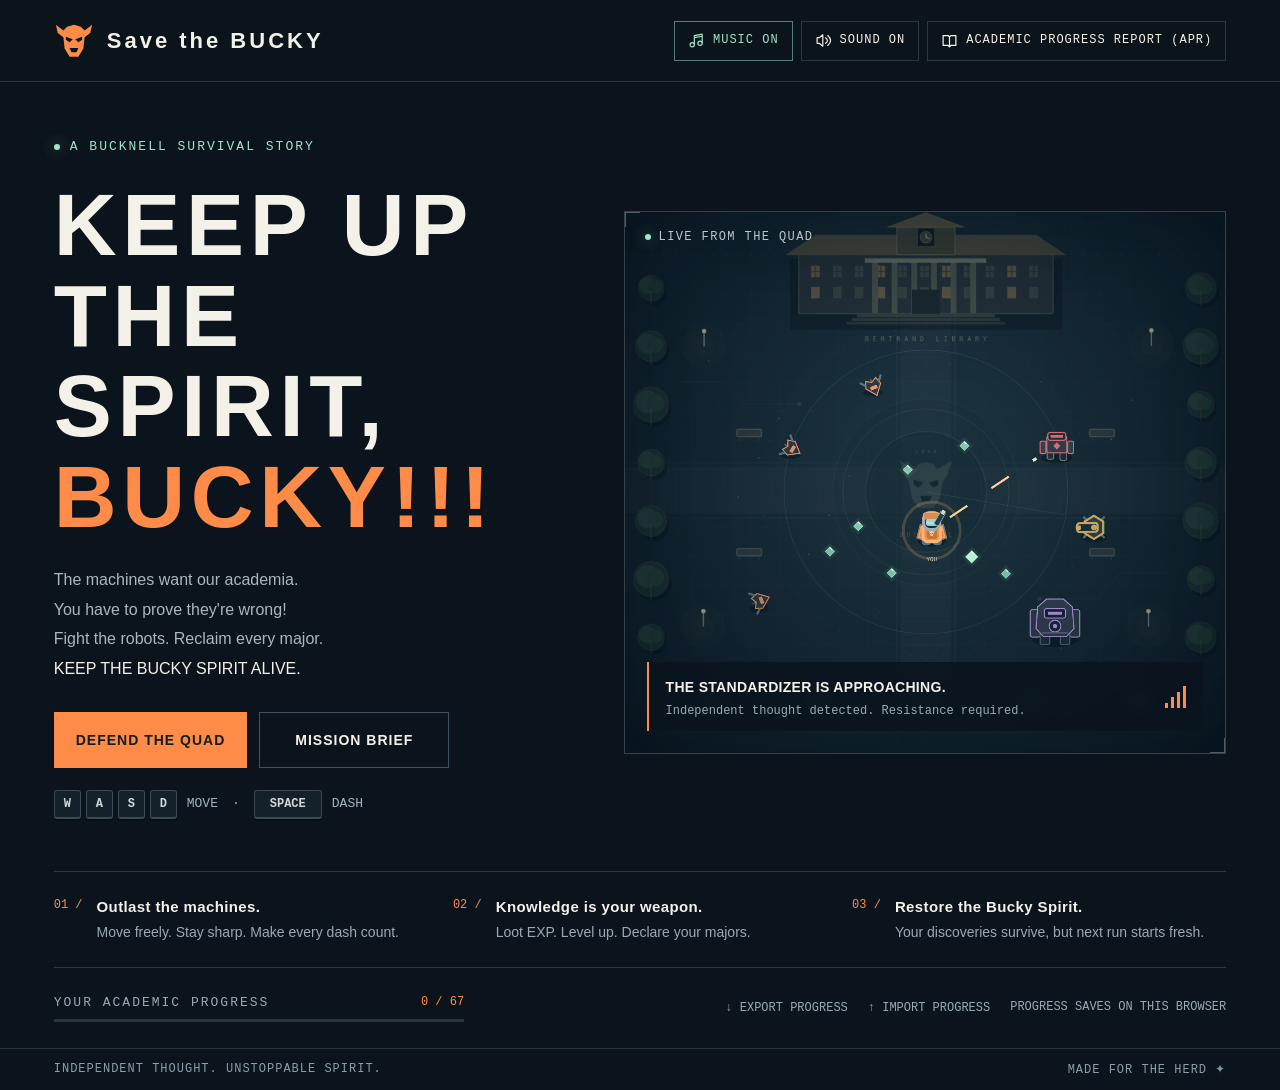
==== main.html @ bbea6475 "initial commit" ====
<!DOCTYPE html>
<html lang="en">
<head>
<meta charset="utf-8">
<meta name="viewport" content="width=device-width,initial-scale=1,viewport-fit=cover">
<meta name="theme-color" content="#0b141c">
<meta name="description" content="Defend curiosity. Defeat the machines. Restore every Bucknell major in this standalone survival game.">
<title>Save the Bucky</title>
<link rel="icon" type="image/svg+xml" sizes="any" href="data:image/svg+xml,%3Csvg%20xmlns%3D%22http%3A%2F%2Fwww.w3.org%2F2000%2Fsvg%22%20viewBox%3D%220%200%2064%2064%22%3E%3Crect%20width%3D%2264%22%20height%3D%2264%22%20rx%3D%2212%22%20fill%3D%22%230b141c%22%2F%3E%3Cg%20transform%3D%22translate%284%204%29%20scale%28.875%29%22%3E%3Cpath%20fill%3D%22%23ff8b49%22%20d%3D%22M6%2019%203%206l12%209%206-6%2011-3%2011%203%206%206L61%206l-3%2013-9%207-2%2018-8%2013H25l-8-13-2-18z%22%2F%3E%3Cpath%20fill%3D%22%230b141c%22%20d%3D%22m19%2025%2011%204-5%205-6-4m26-5-11%204%205%205%206-4M25%2043h14l-3%207h-8z%22%2F%3E%3C%2Fg%3E%3C%2Fsvg%3E">
<style>
:root  {
    color-scheme: dark;
    --bg: #0b141c;
    --panel: #111e28;
    --line: #293842;
    --ink: #f4f1e9;
    --muted: #9aaab5;
    --orange: #ff8b49;
    --mint: #9fe5c8;
    --red: #fa7675;
    --blue: #91b7ff;
    --mono: Consolas,"Liberation Mono",monospace;
    --sans: "Segoe UI",Arial,sans-serif;
}
*  {
    box-sizing: border-box;
}
body  {
    margin: 0;
    background: var(--bg);
    color: var(--ink);
    font: 15px/1.55 var(--sans);
    min-height: 100vh;
}
button,
input,
select  {
    font: inherit;
}
button  {
    cursor: pointer;
    color: inherit;
}
button:disabled  {
    cursor: default;
    opacity: .5;
}
button,
a,
input,
select  {
    -webkit-tap-highlight-color: transparent;
}
button:focus-visible,
a:focus-visible,
input:focus-visible,
select:focus-visible  {
    outline: 2px solid var(--mint);
    outline-offset: 5px;
}
button  {
    border: 0;
}
button svg  {
    pointer-events: none;
}
svg  {
    vertical-align: middle;
}
a  {
    color: var(--mint);
}
[hidden]  {
    display: none !important;
}
h1,
h2,
h3,
p  {
    margin: 0;
}
::selection  {
    background: #ff8b4970;
    color: white;
}
.mono,
.eyebrow,
.section-label,
.tag,
kbd  {
    font-family: var(--mono);
}
.eyebrow,
.section-label  {
    font-size: 12px;
    letter-spacing: 2px;
    text-transform: uppercase;
}
.eyebrow  {
    color: var(--mint);
    display: flex;
    align-items: center;
    gap: 10px;
}
.dot  {
    display: inline-block;
    width: 6px;
    height: 6px;
    background: var(--mint);
    border-radius: 50%;
    box-shadow: 0 0 13px #9fe5c880;
}
.section-label  {
    color: var(--muted);
}
.muted  {
    color: var(--muted);
}
.orange  {
    color: var(--orange);
}
.mint  {
    color: var(--mint);
}
.ability-glyph svg  {
    width: 22px;
    height: 22px;
    fill: none;
    stroke: currentColor;
    stroke-width: 1.6;
    stroke-linecap: round;
    stroke-linejoin: round;
}
.mobile-hint  {
    display: none;
}
@media (max-width: 760px)  {
    .desktop-hint  {
        display: none;
    }
    .mobile-hint  {
        display: inline;
    }
}
.topbar {
    height:82px;
    display:flex;
    align-items:center;
    justify-content:space-between;
    gap:20px;
    padding:0 4.2%;
    border-bottom:1px solid var(--line);
    position:relative;
    z-index:5;
    background:#0b141cf2
}
.brand {
    display:flex;
    align-items:center;
    gap:13px;
    background:none;
    padding:0;
    text-align:left
}
.brand-mark {
    width:40px;
    height:44px;
    color:var(--orange)
}
.brand strong {
    display:block;
    font-size:22px;
    line-height:1;
    font-weight:900;
    letter-spacing:3px
}
.brand small {
    display:block;
    font:12px var(--mono);
    letter-spacing:2px;
    color:var(--muted);
    margin-top:7px
}
.location {
    font:12px var(--mono);
    letter-spacing:1.8px;
    color:#91a0ab;
    display:flex;
    align-items:center;
    gap:12px
}
.location .cross {
    color:var(--orange);
    font-size:20px
}
.top-actions {
    display:flex;
    gap:8px
}
.icon-btn {
    height:37px;
    padding:0 13px;
    border:1px solid var(--line);
    background:transparent;
    display:inline-flex;
    align-items:center;
    justify-content:center;
    gap:8px;
    font:12px var(--mono);
    letter-spacing:1px
}
.icon-btn:hover {
    background:#1b2a34;
    border-color:#5d737f
}
.icon {
    width:17px;
    height:17px;
    fill:none;
    stroke:currentColor;
    stroke-width:1.7;
    stroke-linecap:round;
    stroke-linejoin:round
}
.button {
    display:inline-flex;
    align-items:center;
    justify-content:center;
    gap:18px;
    min-height:48px;
    padding:12px 22px;
    background:var(--orange);
    color:#171c1c;
    font-weight:750;
    font-size:13px;
    transition:background .15s,transform .15s
}
.button:hover {
    background:#ffa36f;
    transform:translateY(-1px)
}
.button.secondary {
    background:transparent;
    color:var(--ink);
    border:1px solid #415360
}
.button.secondary:hover {
    background:#1e303d
}
.button.small {
    min-height:38px;
    padding:8px 14px;
    font-size:12px
}
.text-btn {
    background:none;
    color:var(--muted);
    font:12px var(--mono);
    padding:8px 0;
    border-bottom:1px solid transparent
}
.text-btn:hover {
    color:var(--ink);
    border-color:var(--orange)
}
.arrow {
    font-size:24px;
    line-height:.8
}
.tag {
    display:inline-block;
    font-size:12px;
    letter-spacing:1px;
    padding:4px 7px;
    border:1px solid #ffffff25;
    color:var(--muted)
}
.tag.new {
    color:var(--mint);
    border-color:#9fe5c850;
    background:#9fe5c80b
}
.tag.found {
    color:var(--orange);
    border-color:#ff8b4940
}
.title-page {
    max-width:1510px;
    margin:auto;
    padding:45px 4.2% 0
}
.hero {
    display:grid;
    grid-template-columns:minmax(0,.95fr) minmax(0,1.12fr);
    gap:5%;
    align-items:center
}
.hero-copy {
    padding:10px 0 20px
}
.hero h1 {
    font-family:Impact,"Arial Black",var(--sans);
    font-size:clamp(66px,6.8vw,106px);
    font-weight:900;
    line-height:.98;
    letter-spacing:.04em;
    margin:23px 0
}
.hero h1 span {
    color:var(--orange)
}
.hero-description {
    max-width:410px;
    color:#aab7be;
    font-size:15px;
    line-height:1.85
}
.hero-description strong {
    color:var(--ink);
    font-weight:500
}
.hero-buttons {
    display:flex;
    align-items:center;
    gap:22px;
    margin-top:28px
}
.hero-buttons .button {
    min-width:184px;
    min-height:55px
}
.control-hint {
    margin-top:22px;
    font:12px var(--mono);
    color:#80949f;
    display:flex;
    align-items:center;
    gap:10px;
    flex-wrap:wrap
}
kbd {
    font-size:12px;
    border:1px solid #3c4a54;
    border-bottom-width:2px;
    padding:3px 6px;
    border-radius:3px;
    color:#d1d8da;
    background:#14202a
}
.hero-art {
    position:relative;
    aspect-ratio:1.11;
    border:1px solid #35424a;
    overflow:hidden;
    background:#101e27
}
.hero-art::after {
    content:"";
    position:absolute;
    pointer-events:none;
    inset:0;
    box-shadow:inset 0 0 100px #030a1055
}
.hero-art canvas {
    width:100%;
    height:100%;
    display:block
}
.scene-label {
    position:absolute;
    left:20px;
    top:18px;
    font:12px var(--mono);
    letter-spacing:1.4px;
    color:#bbc8ce;
    z-index:1;
    display:flex;
    gap:8px;
    align-items:center
}
.scene-coords {
    position:absolute;
    right:18px;
    top:18px;
    font:12px var(--mono);
    color:#6e8998;
    letter-spacing:1px
}
.scene-card {
    position:absolute;
    bottom:22px;
    left:22px;
    right:22px;
    border-left:2px solid var(--orange);
    background:#0a151ee6;
    backdrop-filter:blur(5px);
    padding:13px 17px;
    display:flex;
    align-items:center;
    justify-content:space-between;
    gap:12px;
    z-index:1
}
.scene-card strong {
    font-size:12px;
    letter-spacing:.3px
}
.scene-card p {
    font:12px var(--mono);
    color:var(--muted);
    margin-top:4px
}
.scene-card .signal {
    display:flex;
    align-items:end;
    gap:3px;
    height:22px
}
.signal i {
    background:var(--orange);
    width:3px;
    display:block
}
.scene-corner {
    position:absolute;
    width:16px;
    height:16px;
    border-color:#b8cdd766;
    border-style:solid;
    z-index:1
}
.scene-corner.a {
    top:-1px;
    left:-1px;
    border-width:2px 0 0 2px
}
.scene-corner.b {
    bottom:-1px;
    right:-1px;
    border-width:0 2px 2px 0
}
.mission-strip {
    display:grid;
    grid-template-columns:repeat(3,1fr);
    gap:25px;
    margin:32px 0 25px;
    padding:23px 0;
    border-top:1px solid var(--line);
    border-bottom:1px solid var(--line)
}
.mission-step {
    display:flex;
    gap:14px
}
.step-number {
    font:12px var(--mono);
    color:var(--orange);
    padding-top:3px
}
.mission-step h3 {
    font-size:12px;
    font-weight:650;
    margin-bottom:4px
}
.mission-step p {
    font-size:12px;
    color:var(--muted)
}
.home-bottom {
    display:flex;
    align-items:center;
    justify-content:space-between;
    gap:30px;
    padding-bottom:24px
}
.archive-preview {
    min-width:260px;
    width:35%
}
.archive-preview-row {
    display:flex;
    justify-content:space-between;
    align-items:center;
    font:12px var(--mono);
    margin-bottom:9px
}
.progress-track {
    height:3px;
    background:#29343b;
    overflow:hidden
}
.progress-track>span {
    display:block;
    background:var(--orange);
    height:100%;
    transition:width .2s
}
.save-actions {
    display:flex;
    align-items:center;
    gap:20px
}
.save-status {
    font:12px var(--mono);
    color:var(--muted);
    text-align:right
}
.footer {
    display:flex;
    justify-content:space-between;
    align-items:center;
    color:#667c89;
    font:12px var(--mono);
    letter-spacing:1px;
    border-top:1px solid #26333d;
    padding:13px 4.2%;
    gap:15px
}
.footer strong {
    color:#8196a2;
    font-weight:400
}
.award-link {
    color:var(--mint);
    margin-top:10px;
    font:12px var(--mono);
    background:transparent;
    padding:0;
    border-bottom:1px solid #9fe5c850
}
.game-view {
    height:calc(100dvh - 82px);
    padding:19px 2% 20px;
    min-height:470px
}
.game-layout {
    height:100%;
    display:grid;
    grid-template-columns:minmax(0,1fr) 235px;
    gap:20px;
    max-width:1800px;
    margin:auto
}
.arena-wrap {
    position:relative;
    border:1px solid #36454e;
    overflow:hidden;
    background:#0b1922;
    min-width:0;
    touch-action:none
}
.arena-wrap canvas {
    width:100%;
    height:100%;
    display:block
}
.arena-hud {
    position:absolute;
    top:18px;
    left:20px;
    right:20px;
    display:flex;
    justify-content:space-between;
    gap:10px;
    pointer-events:none
}
.health-block {
    min-width:150px
}
.hud-label {
    font:12px var(--mono);
    letter-spacing:1.5px;
    color:#a4b7c3;
    margin-bottom:7px;
    display:flex;
    gap:9px;
    align-items:center
}
.health-bar {
    height:6px;
    background:#35404a;
    width:155px;
    border:1px solid #60717a40
}
.health-bar span {
    height:100%;
    display:block;
    background:var(--mint);
    transition:width .12s
}
.health-value {
    font:12px var(--mono);
    margin-top:5px;
    color:#8caaac
}
.timer {
    text-align:center;
    font:25px var(--mono);
    letter-spacing:1px;
    color:#ecf0e9;
    text-shadow:0 2px 10px #001
}
.timer small {
    display:block;
    font:12px var(--mono);
    letter-spacing:2px;
    color:#87a1ae;
    margin-top:2px
}
.arena-sector {
    font:12px var(--mono);
    color:#738f9e;
    letter-spacing:1px;
    text-align:right
}
.arena-sector strong {
    display:block;
    color:var(--orange);
    font-size:12px;
    font-weight:400;
    margin-top:6px
}
.arena-bottom {
    position:absolute;
    bottom:17px;
    left:20px;
    right:20px;
    pointer-events:none
}
.xp-label {
    font:12px var(--mono);
    letter-spacing:1px;
    display:flex;
    justify-content:space-between;
    margin-bottom:7px;
    color:#a5bbcc
}
.xp-label strong {
    color:var(--mint);
    font-weight:400
}
.xp-bar {
    height:5px;
    background:#233844
}
.xp-bar span {
    display:block;
    height:100%;
    background:var(--mint);
    box-shadow:0 0 12px #9fe5c84d;
    transition:width .12s
}
.dash-status {
    position:absolute;
    bottom:52px;
    left:20px;
    display:flex;
    align-items:center;
    gap:9px;
    font:12px var(--mono);
    letter-spacing:1px;
    color:var(--muted);
    pointer-events:none
}
.dash-status.ready {
    color:var(--orange)
}
.dash-track {
    width:40px;
    height:3px;
    background:#35424b
}
.dash-track span {
    display:block;
    height:100%;
    background:var(--orange)
}
.game-tip {
    position:absolute;
    top:43%;
    left:50%;
    transform:translate(-50%,-50%);
    background:#0a1924ef;
    border:1px solid #47636e;
    padding:12px 20px;
    text-align:center;
    pointer-events:none;
    font:12px var(--mono);
    color:#d8e4e8;
    max-width:85%;
    white-space:nowrap
}
.game-tip small {
    display:block;
    font:12px var(--mono);
    color:var(--mint);
    margin-top:6px
}
.sidebar {
    display:flex;
    flex-direction:column;
    padding:6px 0;
    min-height:0
}
.sidebar-heading {
    display:flex;
    justify-content:space-between;
    align-items:center
}
.live-badge {
    font:12px var(--mono);
    color:var(--mint);
    display:flex;
    gap:6px;
    align-items:center
}
.run-stats {
    display:grid;
    grid-template-columns:1fr 1fr;
    margin:17px 0 20px;
    padding-bottom:18px;
    border-bottom:1px solid var(--line);
    gap:12px
}
.stat-number {
    font:28px var(--mono);
    line-height:1.2
}
.stat-label {
    font:12px var(--mono);
    color:var(--muted);
    letter-spacing:1px;
    margin-top:5px
}
.loadout {
    flex:1;
    overflow:auto;
    min-height:60px;
    max-height:55vh;
    margin:12px 0 18px;
    scrollbar-width:thin;
    scrollbar-color:#485760 transparent
}
.empty-loadout {
    padding:16px 13px;
    border:1px dashed #314451;
    color:#8ca1ad;
    font-size:12px;
    line-height:1.8
}
.empty-loadout strong {
    display:block;
    color:#c6d1d7;
    font-weight:500;
    margin-bottom:5px
}
.loadout-item {
    display:flex;
    align-items:center;
    gap:9px;
    padding:10px 0;
    border-bottom:1px solid #283741
}
.ability-glyph {
    width:34px;
    height:34px;
    display:flex;
    align-items:center;
    justify-content:center;
    color:var(--orange);
    background:#ff8b490b;
    border:1px solid #ff8b4928;
    font:16px var(--mono);
    flex-shrink:0
}
.loadout-item strong {
    font-size:12px;
    display:block;
    line-height:1.5
}
.loadout-item small {
    font:12px var(--mono);
    color:#8ea5b2
}
.loadout-item .rank {
    margin-left:auto;
    font:12px var(--mono);
    color:var(--orange)
}
.sidebar-archive {
    border:1px solid #35424a;
    padding:13px;
    margin-bottom:14px
}
.sidebar-archive .archive-preview-row {
    font-size:12px
}
.sidebar-archive p {
    font-size:12px;
    color:var(--muted);
    margin-top:9px
}
.sidebar-buttons {
    display:flex;
    gap:8px
}
.sidebar-buttons button {
    flex:1
}
.sidebar-hint {
    font:12px var(--mono);
    color:#6f8795;
    margin-top:14px;
    line-height:1.9
}
.touch-controls {
    position:absolute;
    bottom:72px;
    left:22px;
    right:22px;
    display:none;
    justify-content:space-between;
    align-items:end;
    pointer-events:none
}
.touch-pad {
    width:110px;
    height:110px;
    border:1px solid #7898ae60;
    border-radius:50%;
    background:#0e26345c;
    position:relative;
    pointer-events:auto;
    touch-action:none
}
.touch-knob {
    position:absolute;
    left:36px;
    top:36px;
    width:36px;
    height:36px;
    border:1px solid #9fe5c875;
    border-radius:50%;
    background:#9fe5c820;
    pointer-events:none
}
.touch-dash {
    border:1px solid #ff8b4990;
    background:#2b241ed9;
    border-radius:50%;
    width:64px;
    height:64px;
    color:var(--orange);
    font:12px var(--mono);
    pointer-events:auto;
    touch-action:none
}
dialog {
    color:var(--ink);
    background:#10202b;
    border:1px solid #4b606d;
    padding:0;
    max-width:calc(100vw - 32px);
    max-height:calc(100dvh - 40px);
    box-shadow:0 30px 140px #000a;
    overscroll-behavior:contain
}
dialog::backdrop {
    background:#020910c9;
    backdrop-filter:blur(7px)
}
.dialog-pad {
    padding:33px
}
.dialog-top {
    display:flex;
    justify-content:space-between;
    align-items:center;
    gap:20px;
    margin-bottom:24px
}
.close-btn {
    width:32px;
    height:32px;
    border:1px solid #3d525f;
    background:none;
    color:var(--muted);
    font-size:22px;
    line-height:1
}
.close-btn:hover {
    color:var(--ink);
    background:#243943
}
.dialog-title {
    font-family:Impact,"Arial Black",var(--sans);
    font-weight:800;
    font-size:42px;
    line-height:1.14;
    letter-spacing:.035em;
    margin:12px 0
}
.dialog-sub {
    color:#aabac3;
    font-size:13px;
    line-height:1.8
}
.upgrade-dialog {
    width:970px
}
.upgrade-heading {
    display:flex;
    align-items:end;
    justify-content:space-between;
    gap:20px
}
.level-medallion {
    width:68px;
    height:68px;
    border:1px solid #ff8b4970;
    display:flex;
    flex-direction:column;
    align-items:center;
    justify-content:center;
    color:var(--orange);
    font:28px var(--mono);
    flex-shrink:0
}
.level-medallion small {
    font-size:12px;
    letter-spacing:2px
}
.upgrade-grid {
    display:grid;
    grid-template-columns:repeat(3,1fr);
    gap:14px;
    margin-top:27px
}
.upgrade-card {
    text-align:left;
    position:relative;
    min-height:270px;
    padding:21px;
    background:#152732;
    border:1px solid #405564;
    display:flex;
    flex-direction:column;
    align-items:stretch;
    transition:border-color .15s,background .15s,transform .15s
}
.upgrade-card:hover,.upgrade-card:focus-visible {
    border-color:var(--orange);
    background:#1d303a;
    transform:translateY(-3px)
}
.upgrade-card-top {
    display:flex;
    justify-content:space-between;
    align-items:center;
    margin-bottom:20px
}
.upgrade-card .ability-glyph {
    width:45px;
    height:45px;
    font-size:23px
}
.college-label {
    font:12px var(--mono);
    letter-spacing:1px;
    color:#93a7b3;
    text-transform:uppercase;
    margin-bottom:7px
}
.upgrade-card h3 {
    font-size:17px;
    font-weight:650;
    line-height:1.3;
    margin-bottom:12px
}
.upgrade-card .ability-name {
    font:12px var(--mono);
    color:var(--orange);
    margin-top:auto;
    padding-top:8px
}
.upgrade-card p {
    font-size:12px;
    color:#bcc9cf;
    line-height:1.75;
    margin-top:7px
}
.choose-label {
    display:flex;
    justify-content:space-between;
    align-items:center;
    border-top:1px solid #405361;
    margin-top:18px;
    padding-top:13px;
    font:12px var(--mono);
    color:var(--mint)
}
.dialog-foot {
    font:12px var(--mono);
    color:#8fa6b3;
    margin-top:23px;
    display:flex;
    justify-content:space-between;
    gap:15px;
    line-height:1.8
}
.small-dialog {
    width:480px
}
.stack-actions {
    display:grid;
    gap:11px;
    margin-top:25px
}
.settings-row {
    display:flex;
    align-items:center;
    justify-content:space-between;
    gap:15px;
    padding:15px 0;
    border-bottom:1px solid var(--line);
    font-size:12px
}
.settings-row input {
    accent-color:var(--orange);
    width:16px;
    height:16px
}
.result-dialog {
    width:620px
}
.result-stats {
    display:grid;
    grid-template-columns:repeat(3,1fr);
    gap:18px;
    margin:25px 0;
    padding:20px 0;
    border-top:1px solid var(--line);
    border-bottom:1px solid var(--line)
}
.result-stats .stat-number {
    color:var(--orange)
}
.result-majors {
    display:flex;
    flex-wrap:wrap;
    gap:6px;
    margin:10px 0;
    max-height:130px;
    overflow:auto
}
.result-actions {
    display:flex;
    gap:12px;
    margin-top:25px
}
.result-actions .button {
    flex:1
}
.collection-dialog {
    width:1120px
}
.collection-tools {
    display:flex;
    gap:10px;
    margin:23px 0 17px;
    flex-wrap:wrap
}
.search-field {
    flex:1;
    min-width:180px;
    background:#0d1922;
    color:var(--ink);
    border:1px solid #3a515f;
    padding:11px 13px;
    font-size:12px
}
.collection-tools select {
    background:#0d1922;
    color:#bccbd2;
    border:1px solid #3a515f;
    padding:8px 10px;
    font-size:12px;
    max-width:100%
}
.college-tabs {
    display:flex;
    gap:7px;
    flex-wrap:wrap
}
.filter-btn {
    padding:7px 12px;
    border:1px solid #324957;
    color:#97adbb;
    background:transparent;
    font:12px var(--mono)
}
.filter-btn[aria-pressed="true"] {
    border-color:var(--orange);
    color:var(--orange);
    background:#ff8b490a
}
.collection-list {
    display:grid;
    grid-template-columns:repeat(3,1fr);
    gap:10px;
    margin-top:17px;
    max-height:45vh;
    overflow:auto;
    padding:2px;
    scrollbar-width:thin;
    scrollbar-color:#526673 #11202a
}
.collection-card {
    padding:15px;
    border:1px solid #324553;
    min-height:137px;
    background:#12232e
}
.collection-card.discovered {
    border-color:#857052;
    background:#272a29
}
.collection-card .card-status {
    font:12px var(--mono);
    letter-spacing:1px;
    color:#778e9b;
    display:flex;
    justify-content:space-between;
    margin-bottom:8px
}
.collection-card.discovered .card-status {
    color:var(--orange)
}
.collection-card h3 {
    font-size:12px;
    font-weight:600;
    line-height:1.45
}
.collection-card p {
    font-size:12px;
    line-height:1.65;
    color:#97adba;
    margin-top:7px
}
.collection-card .ability-name {
    color:#bdd1d9;
    font:12px var(--mono);
    margin-top:8px
}
.collection-note {
    font:12px/1.8 var(--mono);
    color:#8198a5;
    margin-top:18px
}
.no-results {
    padding:30px;
    color:var(--muted);
    grid-column:1/-1;
    text-align:center
}
.victory-dialog {
    width:660px;
    text-align:center;
    background:radial-gradient(ellipse at 50% 30%,#3c372b,#10202b 70%)
}
.victory-dialog .eyebrow {
    justify-content:center;
    color:var(--orange)
}
.victory-mascots {
    display:flex;
    justify-content:center;
    align-items:end;
    gap:28px;
    position:relative;
    margin:17px auto 0
}
.victory-mascots svg {
    height:160px;
    width:160px;
    filter:drop-shadow(0 0 25px #ff8b4920)
}
.victory-mascots svg.digger {
    height:132px;
    width:132px
}
.mascot-labels {
    display:flex;
    justify-content:center;
    gap:98px;
    font:12px var(--mono);
    letter-spacing:2px;
    color:var(--orange);
    margin:5px 0 23px
}
.victory-dialog .dialog-title {
    font-size:46px
}
.seal {
    font-size:34px;
    color:var(--orange);
    position:absolute;
    top:22px;
    left:calc(50% - 10px)
}
.import-summary {
    background:#0c1923;
    border:1px solid #39505f;
    padding:17px;
    margin:20px 0;
    font:12px/2 var(--mono);
    color:var(--mint)
}
.toast {
    position:fixed;
    bottom:24px;
    left:50%;
    transform:translateX(-50%);
    background:#233b45;
    border:1px solid #6c9699;
    padding:13px 20px;
    color:#e8f3ed;
    font:12px/1.7 var(--mono);
    z-index:100;
    max-width:calc(100vw - 32px);
    width:max-content;
    box-shadow:0 8px 40px #0007
}
.toast.error {
    border-color:var(--red);
    background:#39272b
}
.sr-only {
    position:absolute;
    clip:rect(0,0,0,0);
    width:1px;
    height:1px;
    overflow:hidden;
    white-space:nowrap
}
.error-panel {
    padding:30px;
    text-align:center;
    color:var(--red)
}
@media(min-width:1550px) {
    .title-page {
        padding-top:55px
    }
    .hero-art {
        max-height:600px
    }
    .hero h1 {
        font-size:108px
    }
    .hero-description {
        font-size:17px
    }
}
@media(max-width:1050px) {
    .location {
        display:none
    }
    .title-page {
        padding-top:30px
    }
    .hero {
        gap:4%
    }
    .hero h1 {
        font-size:73px
    }
    .hero-description {
        font-size:13px
    }
    .hero-buttons {
        gap:12px
    }
    .hero-buttons .button {
        min-width:160px
    }
    .hero-buttons .text-btn {
        font-size:12px
    }
    .scene-coords {
        display:none
    }
    .mission-strip {
        gap:15px
    }
    .game-layout {
        grid-template-columns:minmax(0,1fr) 195px;
        gap:14px
    }
    .game-view {
        padding:12px
    }
    .sidebar .section-label {
        font-size:12px
    }
    .dialog-pad {
        padding:27px
    }
    .upgrade-card {
        padding:16px
    }
}
@media(max-width:760px) {
    .topbar {
        height:68px;
        padding:0 20px
    }
    .brand-mark {
        width:31px;
        height:35px
    }
    .brand strong {
        font-size:18px
    }
    .brand small {
        font-size:12px;
        letter-spacing:1.5px
    }
    .top-actions .icon-btn {
        padding:0 10px;
        font-size:12px
    }
    .top-actions .button-label {
        display:none
    }
    .title-page {
        padding:28px 22px 0
    }
    .hero {
        grid-template-columns:1fr;
        gap:20px
    }
    .hero h1 {
        font-size:clamp(52px,14vw,90px);
        margin:18px 0
    }
    .hero-description {
        max-width:490px;
        font-size:14px
    }
    .hero-art {
        aspect-ratio:1.42
    }
    .hero-copy {
        padding-bottom:0
    }
    .hero-buttons {
        margin-top:22px
    }
    .mission-strip {
        grid-template-columns:1fr;
        gap:16px;
        margin-top:25px;
        padding:22px 0
    }
    .mission-step h3 {
        font-size:13px
    }
    .mission-step p {
        font-size:12px
    }
    .home-bottom {
        align-items:start;
        flex-direction:column;
        gap:20px
    }
    .archive-preview {
        width:100%;
        min-width:0
    }
    .save-actions {
        width:100%;
        justify-content:space-between;
        gap:10px
    }
    .save-status {
        font-size:12px;
        max-width:150px
    }
    .footer {
        font-size:12px;
        padding:13px 22px;
        flex-wrap:wrap
    }
    .game-view {
        height:calc(100dvh - 68px);
        min-height:390px;
        padding:8px
    }
    .game-layout {
        grid-template-columns:1fr;
        gap:0
    }
    .sidebar {
        display:none
    }
    .arena-hud {
        top:12px;
        left:12px;
        right:12px
    }
    .health-block {
        min-width:100px
    }
    .health-bar {
        width:110px
    }
    .timer {
        font-size:20px
    }
    .arena-sector {
        font-size:12px
    }
    .arena-bottom {
        left:12px;
        right:12px;
        bottom:12px
    }
    .dash-status {
        left:12px;
        bottom:47px
    }
    .game-tip {
        font-size:12px;
        padding:10px 12px;
        white-space:normal;
        width:max-content
    }
    .collection-list {
        grid-template-columns:repeat(2,1fr);
        max-height:44vh
    }
    .dialog-pad {
        padding:23px
    }
    .dialog-title {
        font-size:35px
    }
    .upgrade-grid {
        gap:9px
    }
    .upgrade-card {
        min-height:255px;
        padding:13px
    }
    .upgrade-card h3 {
        font-size:14px
    }
    .upgrade-card-top {
        margin-bottom:13px
    }
    .upgrade-card .ability-glyph {
        width:32px;
        height:32px;
        font-size:18px
    }
    .upgrade-card p {
        font-size:12px
    }
    .dialog-foot {
        font-size:12px
    }
    .upgrade-dialog {
        max-height:calc(100dvh - 22px)
    }
    .scene-card {
        bottom:17px;
        left:17px;
        right:17px
    }
    .scene-label {
        font-size:12px
    }
    .touch-controls {
        display:flex
    }
}
@media(max-width:480px) {
    .upgrade-grid {
        grid-template-columns:1fr;
        gap:9px
    }
    .upgrade-card {
        min-height:0;
        padding:13px 16px;
        display:grid;
        grid-template-columns:1fr auto;
        gap:3px 12px
    }
    .upgrade-card-top {
        grid-column:2;
        grid-row:1/5;
        margin:0;
        flex-direction:column;
        gap:10px;
        align-self:center
    }
    .upgrade-card h3 {
        margin:0;
        font-size:14px
    }
    .upgrade-card .college-label {
        font-size:12px;
        margin:0
    }
    .upgrade-card .ability-name {
        padding:0;
        margin-top:5px;
        font-size:12px
    }
    .upgrade-card p {
        grid-column:1;
        margin-top:3px;
        font-size:12px
    }
    .choose-label {
        display:none
    }
    .upgrade-grid {
        margin-top:15px
    }
    .dialog-title {
        font-size:29px
    }
    .dialog-sub {
        font-size:12px
    }
    .dialog-top {
        margin-bottom:16px
    }
    .dialog-pad {
        padding:20px
    }
    .level-medallion {
        width:48px;
        height:55px;
        font-size:24px
    }
    .upgrade-dialog .dialog-foot {
        margin-top:15px
    }
    .collection-list {
        grid-template-columns:1fr
    }
    .collection-dialog .dialog-title {
        font-size:29px
    }
    .collection-card {
        min-height:0
    }
    .result-stats {
        gap:9px
    }
    .result-stats .stat-number {
        font-size:25px
    }
    .result-actions {
        flex-direction:column
    }
    .victory-mascots {
        gap:12px
    }
    .victory-mascots svg {
        width:135px;
        height:135px
    }
    .victory-mascots svg.digger {
        width:115px;
        height:115px
    }
    .victory-dialog .dialog-title {
        font-size:35px
    }
    .mascot-labels {
        gap:78px
    }
    .scene-card p {
        font-size:12px
    }
    .hero-buttons .text-btn {
        font-size:12px
    }
    .arena-sector {
        max-width:90px
    }
    .toast {
        font-size:12px
    }
}
@media(pointer:fine) and (min-width:761px) {
    .touch-controls {
        display:none
    }
}
@media(prefers-reduced-motion:reduce) {
    *,*::before,*::after {
        scroll-behavior:auto!important;
        transition:none!important;
        animation:none!important
    }
}
body.reduce-motion *,body.reduce-motion *::before,body.reduce-motion *::after {
    transition:none!important;
    animation:none!important
}
body  {
    font-size: 16px;
}
.hero h1  {
    letter-spacing: .065em;
}
.dialog-title  {
    letter-spacing: .06em;
}
.eyebrow,
.section-label  {
    font-size: 13px;
}
.hud-label,
.stat-label,
.sidebar-hint  {
    font-size: 13px;
}
.hero-description  {
    font-size: 16px;
}
.hero h1  {
    line-height: 1.04;
}
h2,
h3  {
    overflow-wrap: break-word;
}
.mission-step h3,
.upgrade-card h3,
.collection-card h3  {
    letter-spacing: .025em;
}
.mission-step h3  {
    font-size: 15px;
}
.mission-step p,
.scene-card strong,
.button,
.button.small,
.dialog-sub,
.settings-row,
.search-field,
.collection-card p,
.collection-tools select  {
    font-size: 14px;
}
.upgrade-card h3  {
    font-size: 19px;
}
.upgrade-card p  {
    font-size: 14px;
}
.collection-card h3  {
    font-size: 15px;
}
.loadout-item strong,
.empty-loadout,
.sidebar-archive p  {
    font-size: 13px;
}
.loadout-item > div  {
    min-width: 0;
}
.loadout-item .rank  {
    flex-shrink: 0;
}
.collection-card .card-status  {
    gap: 6px;
    flex-wrap: wrap;
}
.archive-preview-row  {
    gap: 10px;
    flex-wrap: wrap;
}
.hero-buttons,
.save-actions  {
    flex-wrap: wrap;
}
.save-status  {
    max-width: 230px;
    line-height: 1.6;
}
.footer  {
    color: #8b9eaa;
}
.control-hint  {
    color: #a3b4bf;
}
.sidebar .section-label  {
    letter-spacing: 1.4px;
}
.game-tip  {
    white-space: normal;
    width: max-content;
    line-height: 1.7;
}
.arena-hud  {
    text-shadow: 0 1px 4px #07131e;
}
@media(max-width:1280px) {
    .location,.scene-coords {
        display:none
    }
}
@media(max-width:1050px) {
    .game-layout {
        grid-template-columns:minmax(0,1fr) 225px
    }
}
@media(max-width:760px) {
    .game-layout {
        grid-template-columns:1fr
    }
    .hero-buttons {
        gap:16px
    }
    .save-status {
        max-width:none;
        width:100%;
        text-align:left
    }
    .arena-hud {
        display:grid;
        grid-template-columns:minmax(0,1fr) minmax(0,1fr);
        row-gap:10px
    }
    .timer {
        text-align:right
    }
    .arena-sector {
        grid-column:1/-1;
        display:flex;
        align-items:center;
        justify-content:space-between;
        max-width:none;
        font-size:0;
        letter-spacing:0
    }
    .arena-sector strong {
        font-size:12px;
        margin:0
    }
    #mobile-kills {
        font-size:12px
    }
    .upgrade-card h3 {
        font-size:17px
    }
    .upgrade-card p {
        font-size:13px
    }
    .dialog-foot {
        flex-wrap:wrap
    }
    .collection-note {
        line-height:1.7
    }
}
@media(max-width:480px) {
    .brand small {
        display:none
    }
    .upgrade-card .college-label {
        font-size:12px;
        letter-spacing:.5px
    }
    .dialog-sub {
        font-size:14px
    }
    .hero-art {
        aspect-ratio:1.2
    }
    .scene-label {
        font-size:12px;
        letter-spacing:1px
    }
    .scene-card {
        padding:12px
    }
    .dialog-title {
        letter-spacing:.03em
    }
}
/* Readable controls and a compact combat report at every viewport size. */
.hero-buttons {gap:12px; align-items:stretch}
.hero-buttons .button {min-width:190px; min-height:56px; font:750 14px var(--sans); letter-spacing:1px; padding:16px 22px}
kbd {display:inline-flex; align-items:center; justify-content:center; min-width:27px; height:29px; padding:0 7px; line-height:1; vertical-align:middle; font:600 12px var(--mono); box-shadow:0 2px 0 #050e15}
.key-group {display:inline-flex; align-items:center; gap:5px}
.key-group kbd:last-of-type {margin-right:5px}
kbd.space-key {min-width:68px}
.control-hint {font-size:13px; gap:14px; line-height:1.6}
.health-value, .timer small, .arena-sector, .arena-sector strong {font-size:13px}
.button, .icon-btn {line-height:1.3}
.icon-btn {min-height:40px; white-space:nowrap}
.top-actions {flex-shrink:0}
.brand {flex-shrink:0}
.location {display:none}
.icon-btn[aria-pressed="true"] {border-color:#697e85; color:var(--muted)}
#music-button[aria-pressed="true"] {border-color:#547f76; color:var(--mint)}
.game-layout {position:relative}
.game-layout.sidebar-hidden {grid-template-columns:minmax(0,1fr)}
.sidebar-hidden .sidebar {display:none}
.sidebar {min-height:0}
.combat-summary {position:absolute; top:96px; left:20px; right:20px; display:flex; flex-wrap:wrap; gap:8px 20px; pointer-events:none; color:#d1e0e3; font:12px/1.5 var(--mono); text-shadow:0 1px 4px #07131e}
.combat-summary span {padding:3px 8px; background:#0b1922cc; border:1px solid #49647055}
#compact-discoveries {color:var(--orange)}
#compact-archive {color:var(--mint)}
#wave-countdown {display:block; margin-top:5px; color:#acbdc5; font-size:12px; letter-spacing:.3px}
.boss-hud {position:absolute; top:143px; left:50%; transform:translateX(-50%); width:min(420px,calc(100% - 40px)); padding:10px 12px; background:#101927eb; border:1px solid #ed79876b; pointer-events:none}
.boss-heading {display:flex; justify-content:space-between; align-items:center; gap:8px; font:12px/1.5 var(--mono); color:#ffc2cb; margin-bottom:6px}
.boss-heading strong {letter-spacing:1px}
.boss-meter {height:6px; background:#412c40}
.boss-meter span {display:block; height:100%; background:#f67d99; width:100%; transition:width .1s}
@media(min-width:1650px) {.location {display:flex} .game-active .location {display:none}}
@media(max-width:1200px) {.game-active .top-actions .button-label {display:none}}
@media(max-width:1050px) {.top-actions .button-label {display:none}}
@media(max-width:760px) {
 .topbar {padding:0 12px; gap:8px}
 .top-actions {gap:5px}
 .top-actions .icon-btn {width:36px; padding:0; min-height:40px}
 .game-active .brand strong {display:none}
 .hero-buttons .button {flex:1 1 190px; min-width:0}
 .hero-buttons {gap:10px}
 .combat-summary {top:129px; left:12px; right:12px; gap:5px 10px}
 .combat-summary span {border:0; padding:1px 3px}
 .arena-sector {flex-wrap:wrap; gap:4px}
 #wave-countdown {margin:0; font-size:12px}
 .boss-hud {top:186px; width:calc(100% - 24px)}
 .game-layout:not(.sidebar-hidden) .sidebar {display:flex; position:absolute; top:8px; right:8px; bottom:8px; z-index:4; width:min(290px,calc(100% - 16px)); background:#111e28f7; padding:18px; border:1px solid #617982; box-shadow:0 12px 40px #030c17; overflow:auto}
 .sidebar-hidden .sidebar {display:none}
 .sidebar .loadout {min-height:85px}
}
@media(max-width:380px) {.brand strong {font-size:15px; letter-spacing:1px} .brand {gap:6px}}
</style>
</head>

<body>
<svg width="0" height="0" aria-hidden="true" style="position:absolute;overflow:hidden">
  <defs>
    <symbol id="bison-mark" viewBox="0 0 64 64">
      <path fill="currentColor" d="M6 19 3 6l12 9 6-6 11-3 11 3 6 6L61 6l-3 13-9 7-2 18-8 13H25l-8-13-2-18z"/>
      <path fill="#0b141c" d="m19 25 11 4-5 5-6-4m26-5-11 4 5 5 6-4M25 43h14l-3 7h-8z"/>
    </symbol>
    <symbol id="bucky-portrait" viewBox="0 0 160 160">
      <path fill="#172e3d" stroke="#ab7047" stroke-width="2" d="M18 157v-36l28-20h68l28 20v36"/>
      <path fill="#ff914b" d="m42 108 20-6 18 15 18-15 20 6-17 49H59z"/>
      <path fill="#eee2c9" d="M37 47C10 47 8 23 20 11c-1 18 14 21 28 18m75 18c27 0 29-24 17-36 1 18-14 21-28 18"/>
      <path fill="#72472f" stroke="#be8754" stroke-width="2" d="m35 42 13-22 22-9 23 1 22 10 13 27-6 39-17 25-26 10-27-11-17-26z"/>
      <path fill="#a8693e" d="m46 44 5-21 22-4-6 21 13-14 9 19 17-22 10 21-7 30H50z"/>
      <path fill="#513427" d="m31 49 18 9-2 17-13-6zm98 0-18 9 2 17 13-6z"/>
      <path fill="#f3e9d5" d="m49 54 20 6-11 7-10-5m63-8-20 6 11 7 10-5"/>
      <path fill="#1b2225" d="m54 57 9 3-6 4m49-7-9 3 6 4"/>
      <path fill="#bd8552" d="M55 77q25-11 50 0l8 19-16 18H64L47 96z"/>
      <path fill="#352d29" d="M59 83q21-8 42 0l-5 11H65z"/>
      <path fill="none" stroke="#432e25" stroke-width="3" d="M70 103q10 6 20 0"/>
      <path fill="#f8e5c2" d="m71 122 9 5 9-5-3 19H74z"/>
      <path fill="none" stroke="#f8c185" stroke-width="2" d="m26 126 12 31m96-31-12 31"/>
    </symbol>
    <symbol id="digger-portrait" viewBox="0 0 160 160">
      <path fill="#242d32" stroke="#56616a" stroke-width="2" d="M25 158v-37l25-22h60l25 22v37"/>
      <path fill="#e9e4d7" d="m62 103 18 14 18-14 3 54H59z"/>
      <path fill="#242c32" stroke="#68717a" stroke-width="2" d="M40 46 30 24l21-7 28 1 29-1 23 14-10 24 5 31-16 23-30 10-32-12-17-23z"/>
      <path fill="#141e26" d="M43 24 19 29 10 70l14 20 24-30m70-36 24 5 8 41-14 20-24-30"/>
      <path fill="#c48a58" d="m43 52 20-6 4 10-23 5m73-9-20-6-4 10 23 5M38 77l27 3-9 25-17-9m83-19-27 3 9 25 17-9"/>
      <path fill="#eeeade" d="m75 21-5 40-10 13-7 20 12 17 15 8 17-8 11-17-8-21-11-12-5-40z"/>
      <ellipse cx="55" cy="65" rx="5" ry="6" fill="#0c1319"/>
      <ellipse cx="105" cy="65" rx="5" ry="6" fill="#0c1319"/>
      <circle cx="57" cy="63" r="1.8" fill="white"/>
      <circle cx="103" cy="63" r="1.8" fill="white"/>
      <path fill="#15222a" d="M66 81q14-7 28 0l-5 11H72z"/>
      <path fill="#cc7f79" d="M70 99h20l-1 18q-10 13-18 0z"/>
      <path fill="none" stroke="#17242c" stroke-width="2" d="M80 90v10m-15-4q8 8 15 3 8 5 15-3"/>
      <path fill="#ff8b49" d="m49 109 31 14 31-14v11l-31 14-31-14z"/>
      <circle cx="80" cy="135" r="7" fill="#e3b871"/>
      <path stroke="#152b38" stroke-width="2" d="M77 135h6m-3-3v6"/>
    </symbol>
  </defs>
</svg>
<header class="topbar">
  <button class="brand" id="brand-button" aria-label="Bucky home">
    <svg class="brand-mark" aria-hidden="true">
      <use href="#bison-mark"/>
    </svg>
    <span>
      <strong>
        Save the BUCKY
      </strong>
    </span>
  </button>
  <div class="location">
    <svg class="icon orange" viewBox="0 0 24 24" aria-hidden="true">
      <circle cx="12" cy="12" r="5"/>
      <path d="M12 2v5m0 10v5M2 12h5m10 0h5"/>
    </svg>
    BUCKNELL UNIVERSITY
    <span style="color:#42535e">
      /
    </span>
    LEWISBURG, PA
  </div>
  <div class="top-actions">
    <button class="icon-btn" id="sidebar-toggle" aria-label="Hide combat sidebar" aria-controls="combat-sidebar" aria-expanded="true" title="Hide sidebar (H)" hidden>
      <svg class="icon" viewBox="0 0 24 24" aria-hidden="true"><rect x="3" y="4" width="18" height="16" rx="1"/><path d="M15 4v16M18 8h1m-1 4h1m-1 4h1"/></svg>
      <span class="button-label" id="sidebar-label">HIDE PANEL</span>
    </button>
    <button class="icon-btn" id="top-pause" aria-label="Pause game" hidden>
      Ⅱ
      <span class="button-label">
        PAUSE
      </span>
    </button>
    <button class="icon-btn" id="music-button" aria-label="Turn background music off" aria-pressed="true" title="Background music: on">
      <svg class="icon" viewBox="0 0 24 24" aria-hidden="true"><path d="M9 17V5l11-2v12M9 8l11-2"/><ellipse cx="6" cy="18" rx="3" ry="3"/><ellipse cx="17" cy="16" rx="3" ry="3"/></svg>
      <span class="button-label" id="music-label">MUSIC ON</span>
    </button>
    <button class="icon-btn" id="sound-button" aria-label="Mute all sound" aria-pressed="false" title="Mute all sound (M)">
      <svg class="icon" viewBox="0 0 24 24" aria-hidden="true">
        <path d="M11 4 6 8H3v8h3l5 4zM15 8q5 4 0 8m3-11q8 7 0 14"/>
      </svg>
      <span class="button-label" id="sound-label">
        SOUND ON
      </span>
    </button>
    <button class="icon-btn" id="archive-button" aria-label="Open the academic archive">
      <svg class="icon" viewBox="0 0 24 24" aria-hidden="true">
        <path d="M3 5h7l2 2 2-2h7v14h-7l-2 2-2-2H3zM12 7v14"/>
      </svg>
      <span class="button-label">
        ACADEMIC PROGRESS REPORT (APR)
      </span>
    </button>
  </div>
</header>
<main id="title-page" class="title-page">
  <div class="hero">
    <section class="hero-copy">
      <div class="eyebrow">
        <span class="dot">
        </span>
        A BUCKNELL SURVIVAL STORY
      </div>
      <h1>
        KEEP UP
        <br>
        THE SPIRIT,
        <br>
        <span>
          BUCKY!!!
        </span>
      </h1>
      <p class="hero-description">
        The machines want our academia.
        <br>
        You have to prove they're wrong!
        <br>
        Fight the robots. Reclaim every major.
        <br>
        <strong>
          KEEP THE BUCKY SPIRIT ALIVE.
        </strong>
      </p>
      <div class="hero-buttons">
        <button id="start-button" class="button">
          DEFEND THE QUAD
        </button>
        <button class="button secondary" id="how-button">
          MISSION BRIEF
        </button>
      </div>
      <div class="control-hint">
        <span class="key-group">
          <kbd>W</kbd><kbd>A</kbd><kbd>S</kbd><kbd>D</kbd>
          MOVE
        </span>
        <span>
          ·
        </span>
        <span class="key-group">
          <kbd class="space-key">SPACE</kbd>
            DASH
        </span>
      </div>
      <button class="award-link" id="award-button" hidden>
        ✦ Bucky Spirit restored · View ceremony
      </button>
    </section>
    <div class="hero-art" aria-label="Illustrated robotic invasion of the Bucknell campus">
      <canvas id="preview-canvas" width="660" height="595" aria-hidden="true">
      </canvas>
      <div class="scene-label">
        <span class="dot">
        </span>
        LIVE FROM THE QUAD
      </div>
      <div class="scene-coords">
        40.9547° N / 76.8844° W
      </div>
      <div class="scene-card">
        <div>
          <strong>
            THE STANDARDIZER IS APPROACHING.
          </strong>
          <p>
            Independent thought detected. Resistance required.
          </p>
        </div>
        <div class="signal" aria-hidden="true">
          <i style="height:5px">
          </i>
          <i style="height:11px">
          </i>
          <i style="height:16px">
          </i>
          <i style="height:22px">
          </i>
        </div>
      </div>
      <i class="scene-corner a">
      </i>
      <i class="scene-corner b">
      </i>
    </div>
  </div>
  <div class="mission-strip">
    <div class="mission-step">
      <span class="step-number">
        01 /
      </span>
      <div>
        <h3>
          Outlast the machines.
        </h3>
        <p>
          Move freely. Stay sharp. Make every dash count.
        </p>
      </div>
    </div>
    <div class="mission-step">
      <span class="step-number">
        02 /
      </span>
      <div>
        <h3>
          Knowledge is your weapon.
        </h3>
        <p>
          Loot EXP. Level up. Declare your majors.
        </p>
      </div>
    </div>
    <div class="mission-step">
      <span class="step-number">
        03 /
      </span>
      <div>
        <h3>
          Restore the Bucky Spirit.
        </h3>
        <p>
          Your discoveries survive, but next run starts fresh.
        </p>
      </div>
    </div>
  </div>
  <div class="home-bottom">
    <div class="archive-preview">
      <div class="archive-preview-row">
        <span class="section-label">
          YOUR ACADEMIC PROGRESS
        </span>
        <span id="home-collection-count" class="orange">
          0 / 67
        </span>
      </div>
      <div class="progress-track">
        <span id="home-collection-bar" style="width:0">
        </span>
      </div>
    </div>
    <div class="save-actions">
      <button id="export-home" class="text-btn">
        ↓ EXPORT PROGRESS
      </button>
      <button id="import-button" class="text-btn">
        ↑ IMPORT PROGRESS
      </button>
      <span id="save-status" class="save-status" role="status">PROGRESS SAVES ON THIS BROWSER</span>
    </div>
  </div>
</main>
<section id="game-view" class="game-view" hidden aria-label="Survival game">
  <div class="game-layout" id="game-layout">
    <div class="arena-wrap" id="arena-wrap">
      <canvas id="game-canvas" width="1200" height="760" tabindex="0" aria-label="The quad. Move with WASD or arrow keys, Space to dash, Escape to pause. Attacks are automatic.">
      </canvas>
      <div class="arena-hud">
        <div class="health-block">
          <div class="hud-label">
            <span class="mint">
              +
            </span>
            HUMAN SPIRIT
          </div>
          <div class="health-bar" role="progressbar" aria-label="Health" aria-valuemin="0" aria-valuemax="100" aria-valuenow="100" id="health-meter">
            <span id="health-fill">
            </span>
          </div>
          <div id="health-text" class="health-value">
            100 / 100
          </div>
        </div>
        <div class="timer">
          <span id="timer">
            00:00
          </span>
          <small>
            SURVIVAL TIME
          </small>
        </div>
        <div class="arena-sector">
          SECTOR 01 / THE QUAD
          <strong id="threat-label">
            WAVE 1
          </strong>
          <span id="wave-countdown">
            NEXT WAVE IN 20s
          </span>
        </div>
      </div>
      <div class="combat-summary" aria-label="Run summary">
        <span id="mobile-kills">0 ROBOTS DOWN</span>
        <span id="compact-discoveries">0 NEW MAJORS</span>
        <span id="compact-archive">APR 0 / 67</span>
      </div>
      <div id="boss-hud" class="boss-hud" hidden>
        <div class="boss-heading"><strong id="boss-name">THE STANDARDIZER</strong><span id="boss-health-text"></span></div>
        <div id="boss-meter" class="boss-meter" role="progressbar" aria-label="Boss health" aria-valuemin="0" aria-valuemax="100" aria-valuenow="100"><span id="boss-fill"></span></div>
      </div>
      <div id="dash-status" class="dash-status ready">
        <kbd>
          SPACE
        </kbd>
        <span id="dash-label">
          DASH READY
        </span>
        <div class="dash-track">
          <span id="dash-fill" style="width:100%">
          </span>
        </div>
      </div>
      <div class="arena-bottom">
        <div class="xp-label">
          <strong id="level-label">
            LEVEL 01
          </strong>
          <span id="xp-label">
            0 / 8 EXP
          </span>
        </div>
        <div class="xp-bar" role="progressbar" aria-label="Experience" aria-valuemin="0" aria-valuemax="8" aria-valuenow="0" id="xp-meter">
          <span id="xp-fill" style="width:0">
          </span>
        </div>
      </div>
      <div id="game-tip" class="game-tip">
        <span class="desktop-hint">
          Move with WASD or arrows. Your weapon fires automatically.
        </span>
        <span class="mobile-hint">
          Drag the joystick to move. Tap DASH to escape.
        </span>
        <small>
          Collect the mint diamonds to level up.
        </small>
      </div>
      <div class="touch-controls">
        <div id="touch-pad" class="touch-pad" aria-label="Drag to move">
          <span class="touch-knob" id="touch-knob">
          </span>
        </div>
        <button id="touch-dash" class="touch-dash" aria-label="Dash">
          DASH ↗
        </button>
      </div>
    </div>
    <aside class="sidebar" id="combat-sidebar">
      <div class="sidebar-heading">
        <span class="section-label">
          FIELD REPORT
        </span>
        <span class="live-badge">
          <span class="dot">
          </span>
          LIVE
        </span>
      </div>
      <div class="run-stats">
        <div>
          <div class="stat-number" id="kill-count">
            0
          </div>
          <div class="stat-label">
            ROBOTS DOWN
          </div>
        </div>
        <div>
          <div class="stat-number orange" id="new-count">
            0
          </div>
          <div class="stat-label">
            NEW DISCOVERIES
          </div>
        </div>
      </div>
      <span class="section-label">
        YOUR DISCIPLINES
        <span id="loadout-count" class="orange">
          / 00
        </span>
      </span>
      <div class="loadout" id="loadout">
      </div>
      <div class="sidebar-archive">
        <div class="archive-preview-row">
          <span>
            PERMANENT ARCHIVE
          </span>
          <span id="run-collection-count" class="orange">
            0 / 67
          </span>
        </div>
        <div class="progress-track">
          <span id="run-collection-bar">
          </span>
        </div>
        <p>
          Knowledge stays. Abilities reset each run.
        </p>
      </div>
      <div class="sidebar-buttons">
        <button class="button secondary small" id="pause-button">
          Ⅱ PAUSE
        </button>
        <button class="button secondary small" id="run-archive">
          ARCHIVE
        </button>
      </div>
      <div class="sidebar-hint">
        WASD / ARROWS · MOVE
        <br>
        SPACE · DASH &nbsp; ESC · PAUSE
        <br>
        M · ALL SOUND &nbsp; H · PANEL
      </div>
    </aside>
  </div>
</section>
<footer id="footer" class="footer">
  <span>
    INDEPENDENT THOUGHT. UNSTOPPABLE SPIRIT.
  </span>
  <span>
    MADE FOR THE HERD
    <strong>
      ✦
    </strong>
  </span>
</footer>
<dialog id="brief-dialog" class="small-dialog" aria-labelledby="brief-title">
  <div class="dialog-pad">
    <div class="dialog-top">
      <span class="eyebrow">
        MISSION BRIEF / 001
      </span>
      <button class="close-btn" data-close="brief-dialog" aria-label="Close mission brief">
        ×
      </button>
    </div>
    <h2 class="dialog-title" id="brief-title">
      Curiosity is the
      <br>
      ultimate weapon.
    </h2>
    <p class="dialog-sub">
      In an imaginary dystopia, the Standardizer, a powerful AI, deemed creativity inefficient. Therefore, it commanded is its servant robots to take over the quad and destroy the Bertrand, the last bastion of creativity. You're among the few who can stop them. Your mission: survive, discover, and restore the Bucky Spirit.
    </p>
    <div class="stack-actions" style="gap:17px">
      <p class="dialog-sub">
        <strong class="orange">
          SURVIVE.
        </strong>
        Move with [W/A/S/D] or arrow keys. Use [SPACE] to dash through danger. Your weapon aims and fires automatically. Waves advance every 20 seconds of combat; the Standardizer boss arrives every 10 waves. Blue Interceptors charge after marking their path. Keep moving!
      </p>
      <p class="dialog-sub">
        <strong class="mint">
          LEARN.
        </strong>
        Accumulate experience and level up your skills. Every level offers a chance to declare one out of three major. Choose wisely!
      </p>
      <p class="dialog-sub">
        <strong class="orange">
          RESTORE.
        </strong>
        New majors stay in your archive, even after death. Restore all
        <span class="roster-total">
          67
        </span>
        entries to help Bucky the Bison and Deputy Diggs protect the Bucky Spirit.
      </p>
      <p>
        You can choose to stay and nurture the Bucky Spirit, or leave the quad and leave your academic future to machines' hearts of steel. The choice is yours. Good luck, and may the Bucky Spirit be with you!
      </p>
    </div>
    <div class="stack-actions">
      <button class="button" id="brief-start">
        ROLL OUT!!!
      </button>
    </div>
  </div>
</dialog>
<dialog id="level-dialog" class="upgrade-dialog" aria-labelledby="upgrade-title">
  <div class="dialog-pad">
    <div class="upgrade-heading">
      <div>
        <div class="eyebrow">
          <span class="dot">
          </span>
          KNOWLEDGE IS POWER
        </div>
        <h2 class="dialog-title" id="upgrade-title">
          Declare your next major.
        </h2>
        <p class="dialog-sub">
          One choice. A new way to fight back.
        </p>
      </div>
      <div class="level-medallion">
        <small>
          LEVEL
        </small>
        <span id="upgrade-level">
          2
        </span>
      </div>
    </div>
    <div class="upgrade-grid" id="upgrade-grid">
    </div>
    <div class="dialog-foot">
      <span>
        Discoveries stay forever. Abilities last this run.
      </span>
      <span>
        PRESS
        <kbd>
          1
        </kbd>
        <kbd>
          2
        </kbd>
        <kbd>
          3
        </kbd>
        TO CHOOSE
      </span>
    </div>
  </div>
</dialog>
<dialog id="pause-dialog" class="small-dialog" aria-labelledby="pause-title">
  <div class="dialog-pad">
    <div class="eyebrow">
      <span class="dot">
      </span>
      SIMULATION PAUSED
    </div>
    <h2 class="dialog-title" id="pause-title">
      Take a breath.
    </h2>
    <p class="dialog-sub">
      Who doesn't like breaks :P
    </p>
    <div class="stack-actions">
      <button id="resume-button" class="button">
        BACK TO THE QUAD
      </button>
      <button id="export-pause" class="button secondary">
        ↓ EXPORT PROGRESS
      </button>
      <button id="pause-archive" class="button secondary">
        EXPLORE THE ARCHIVE
      </button>
    </div>
    <label class="settings-row" for="motion-setting">
      Reduce motion & screen shake
      <input type="checkbox" id="motion-setting">
    </label>
    <label class="settings-row" for="music-setting">
      Futuristic background music
      <input type="checkbox" id="music-setting" checked>
    </label>
    <p class="collection-note">
      Export saves your collection and records, not the active battle.
    </p>
    <button id="end-run-button" class="text-btn" style="margin-top:17px">
      END RUN & KEEP DISCOVERIES →
    </button>
  </div>
</dialog>
<dialog id="result-dialog" class="result-dialog" aria-labelledby="result-title">
  <div class="dialog-pad">
    <div class="eyebrow">
      TRANSMISSION ENDED / KNOWLEDGE PRESERVED
    </div>
    <h2 class="dialog-title" id="result-title">
      The spirit lives on.
    </h2>
    <p class="dialog-sub" id="result-copy">
      The machines won this round. They can't take what you've learned.
    </p>
    <div class="result-stats">
      <div>
        <div class="stat-number" id="result-time">
          00:00
        </div>
        <div class="stat-label">
          TIME SURVIVED
        </div>
      </div>
      <div>
        <div class="stat-number" id="result-kills">
          0
        </div>
        <div class="stat-label">
          ROBOTS DEFEATED
        </div>
      </div>
      <div>
        <div class="stat-number" id="result-new">
          0
        </div>
        <div class="stat-label">
          MAJORS RESTORED
        </div>
      </div>
    </div>
    <span class="section-label">
      ADDED TO YOUR PERMANENT ARCHIVE
    </span>
    <div class="result-majors" id="result-majors">
    </div>
    <p class="collection-note" id="result-records">
    </p>
    <div class="result-actions">
      <button id="restart-button" class="button">
        RETRY
      </button>
      <button id="result-home" class="button secondary">
        BACK TO BASE
      </button>
    </div>
  </div>
</dialog>
<dialog id="collection-dialog" class="collection-dialog" aria-labelledby="collection-title">
  <div class="dialog-pad">
    <div class="dialog-top">
      <div>
        <h2 class="dialog-title" id="collection-title">
          ACADEMIC PROGRESS REPORT
          <br>
        </h2>
      </div>
      <button class="close-btn" id="close-collection" aria-label="Close archive">
        ×
      </button>
    </div>
    <div class="archive-preview-row">
      <span id="collection-summary">
        0 of 67 disciplines restored
      </span>
      <span class="mint" id="collection-percent">
        0%
      </span>
    </div>
    <div class="progress-track">
      <span id="collection-progress">
      </span>
    </div>
    <div class="collection-tools">
      <label class="sr-only" for="collection-search">
        Search majors or abilities
      </label>
      <input class="search-field" id="collection-search" type="search" placeholder="Search a major or ability…" autocomplete="off">
      <label class="sr-only" for="collection-status">
        Discovery status
      </label>
      <select id="collection-status">
        <option value="all">
          All discoveries
        </option>
        <option value="missing">
          Still to restore
        </option>
        <option value="found">
          Restored
        </option>
      </select>
    </div>
    <div class="college-tabs" id="college-tabs">
      <button class="filter-btn" data-college="all" aria-pressed="true">
        ALL COLLEGES
      </button>
      <button class="filter-btn" data-college="as" aria-pressed="false">
        ARTS & SCIENCES
      </button>
      <button class="filter-btn" data-college="en" aria-pressed="false">
        ENGINEERING
      </button>
      <button class="filter-btn" data-college="mg" aria-pressed="false">
        MANAGEMENT
      </button>
    </div>
    <div id="collection-list" class="collection-list">
    </div>
    <p class="collection-note">
      67 separately listed major entries in Bucknell's September 2026 directory, including its named English tracks and Music degrees. Minors and dual-degree programs are excluded. Abilities are fictional.
      <a href="https://www.bucknell.edu/academics/majors-minors" target="_blank" rel="noopener noreferrer">
        View the university directory ↗
      </a>
    </p>
  </div>
</dialog>
<dialog id="victory-dialog" class="victory-dialog" aria-labelledby="victory-title">
  <div class="dialog-pad">
    <div class="eyebrow">
      EVERY DISCIPLINE. ONE UNBREAKABLE SPIRIT.
    </div>
    <div class="victory-mascots">
      <svg role="img" aria-label="Bucky the Bison">
        <use href="#bucky-portrait"/>
      </svg>
      <span class="seal" aria-hidden="true">
        ✦
      </span>
      <svg class="digger" role="img" aria-label="Digger the Bernese mountain dog">
        <use href="#digger-portrait"/>
      </svg>
    </div>
    <div class="mascot-labels">
      <span>
        BUCKY
      </span>
      <span>
        DIGGER
      </span>
    </div>
    <h2 id="victory-title" class="dialog-title">
      The Bucky Spirit
      <br>
      <span class="orange">
        is yours.
      </span>
    </h2>
    <p class="dialog-sub">
      Every major restored. Every kind of curiosity protected.
      <br>
      Bucky grants you the spirit of the herd.
      <br>
      Digger makes it official with a very good tail wag.
    </p>
    <div class="import-summary" id="victory-count">
      67 / 67 DISCIPLINES RESTORED
    </div>
    <p class="dialog-sub">
      The future still belongs to those who think for themselves.
    </p>
    <div class="result-actions">
      <button id="victory-export" class="button">
        ↓ SAVE YOUR LEGACY
      </button>
      <button id="victory-home" class="button secondary">
        BACK TO BASE
      </button>
    </div>
  </div>
</dialog>
<dialog id="import-dialog" class="small-dialog" aria-labelledby="import-title">
  <div class="dialog-pad">
    <div class="eyebrow">
      RESTORE YOUR ARCHIVE
    </div>
    <h2 class="dialog-title" id="import-title">
      Welcome back,
      <br>
      guardian.
    </h2>
    <p class="dialog-sub">
      This save will replace your current collection, records, and settings.
    </p>
    <div class="import-summary" id="import-summary">
    </div>
    <p class="dialog-sub" id="import-comparison">
    </p>
    <div class="result-actions">
      <button id="confirm-import" class="button">
        LOAD THIS SAVE
      </button>
      <button id="cancel-import" class="button secondary">
        CANCEL
      </button>
    </div>
  </div>
</dialog>
<input id="import-file" type="file" accept=".json,application/json" hidden>
<div id="toast" class="toast" role="status" aria-live="polite" hidden>
</div>
<noscript>
  <div class="error-panel">
    This game needs JavaScript enabled in your browser. Everything runs locally in this HTML file.
  </div>
</noscript>
<script>
'use strict';
(() => {
const $ = id => document.getElementById(id);
const clamp = (n, a, b) => Math.max(a, Math.min(b, n));
const rand = (a, b) => a + Math.random() * (b - a);
const pick = a => a[Math.floor(Math.random() * a.length)];
const dist2 = (a, b) => (a.x-b.x)**2 + (a.y-b.y)**2;
const formatTime = t => `${Math.floor(t/60).toString().padStart(2,'0')}:${Math.floor(t%60).toString().padStart(2,'0')}`;
const COLLEGES = {as:'Arts & Sciences', en:'Engineering', mg:'Management'};
const EFFECTS = {
 power:{glyph:'↗',name:'Power',desc:'+14% attack damage.'},
 haste:{glyph:'»',name:'Tempo',desc:'Fire 12% faster; excess speed becomes damage.'},
 pierce:{glyph:'↠',name:'Piercing',desc:'Bolts pierce one more robot; +5% damage.'},
 spread:{glyph:'⋔',name:'Multishot',desc:'Add a side bolt, up to 5 total; +5% damage.'},
 poison:{glyph:'⌬',name:'Corrosion',desc:'Hits corrode robots for +4 damage/sec over 3 seconds.'},
 pulse:{glyph:'◎',name:'Resonance',desc:'Unlock a 7-second shockwave, or add 18 pulse damage.'},
 stun:{glyph:'∴',name:'Disruption',desc:'Your 7-second pulse stuns robots for +0.5 seconds.'},
 slow:{glyph:'❄',name:'Interference',desc:'Hits slow robots by 25%; upgrades extend the effect.'},
 regen:{glyph:'✚',name:'Recovery',desc:'Regenerate +0.5 health/sec; restore 10 health now.'},
 armor:{glyph:'⬡',name:'Resilience',desc:'Improve damage resistance; restore 10 health now.'},
 vitality:{glyph:'♥',name:'Vitality',desc:'+18 maximum health; restore 28 health now.'},
 crit:{glyph:'⌖',name:'Precision',desc:'+8 percentage points critical chance; stronger criticals.'},
 magnet:{glyph:'⊕',name:'Discovery',desc:'+25 pickup radius and +8% EXP from collected loot.'},
 swift:{glyph:'↯',name:'Momentum',desc:'+5% move speed; dash recharges 10% faster.'},
 shield:{glyph:'◇',name:'Protection',desc:'Block one hit every 12 seconds; upgrades shorten recharge.'},
 orbit:{glyph:'◌',name:'Orbit',desc:'Add an orbiting knowledge shard, up to 5; +5 shard damage.'}
};

const ROSTER_DATA = `animal-behavior|Animal Behavior|as|slow|Pack Instinct
anthropology|Anthropology|as|armor|Human Resilience
applied-mathematics|Applied Mathematics|as|pierce|Perfect Trajectory
arabic-arab-world|Arabic & Arab World Studies|as|spread|Resounding Voices
art-design|Art & Design|as|spread|Creative Direction
art-history|Art History|as|shield|Lasting Legacy
biology|Biology|as|regen|Regeneration
biophysics|Biophysics|as|orbit|Living Systems
cell-biology-biochemistry|Cell Biology/Biochemistry|as|poison|Cellular Cascade
chemistry|Chemistry|as|poison|Corrosion
chinese|Chinese|as|pulse|Resonant Expression
classics|Classics & Ancient Mediterranean Studies|as|armor|Ancient Resolve
comparative-digital-humanities|Comparative & Digital Humanities|as|spread|Connected Ideas
computer-science|Computer Science|as|crit|Debug
critical-black-studies|Critical Black Studies|as|power|Transformative Thought
data-science|Data Science|as|crit|Pattern Recognition
early-childhood-education|Early Childhood Education|as|vitality|Foundations of Growth
east-asian-studies|East Asian Studies|as|orbit|Intersecting Worlds
economics|Economics|as|magnet|Knowledge Economy
education|Education|as|magnet|Lifelong Learning
english-creative-writing|English — Creative Writing|as|spread|Plot Twist
english-film-media|English — Film/Media Studies|as|haste|Frame by Frame
english-literary-studies|English — Literary Studies|as|pierce|Close Reading
environmental-geosciences|Environmental Geosciences|as|armor|Earthwork
environmental-science|Environmental Science|as|regen|Ecological Renewal
environmental-studies|Environmental Studies|as|shield|Stewardship
french-francophone|French & Francophone Studies|as|haste|Fluent Expression
geography|Geography|as|swift|Find Your Way
geology|Geology|as|armor|Bedrock
german-studies|German Studies|as|pierce|Critical Inquiry
history|History|as|shield|Lessons Remembered
interdepartmental|Interdepartmental|as|orbit|Shared Knowledge
international-relations|International Relations|as|stun|Diplomatic Pause
italian-studies|Italian Studies|as|regen|Renaissance
japanese|Japanese|as|swift|Flowing Script
latin-american-studies|Latin American Studies|as|power|Collective Voice
liberal-studies|Liberal Studies|as|vitality|An Open Mind
linguistics|Linguistics|as|pulse|Sound Structure
mathematical-economics|Mathematical Economics|as|magnet|Compounding Knowledge
mathematics|Mathematics|as|pierce|Infinite Proof
music-ba|Music — Bachelor of Arts|as|pulse|Resonance
music-bm|Music — Bachelor of Music|as|haste|Allegro
neuroscience|Neuroscience|as|swift|Fast Reflexes
philosophy|Philosophy|as|stun|Socratic Shock
physics|Physics|as|pierce|Momentum Transfer
political-science|Political Science|as|stun|Checks & Balances
psychology|Psychology|as|slow|Cognitive Dissonance
religious-studies|Religious Studies|as|shield|Sanctuary
russian-studies|Russian Studies|as|vitality|Literary Endurance
sociology|Sociology|as|orbit|Strength in Community
spanish|Spanish|as|spread|Many Voices
statistics|Statistics|as|crit|Significant Impact
theatre|Theatre|as|stun|Command the Stage
womens-gender-studies|Women's & Gender Studies|as|power|Challenge the System
accounting|Accounting|mg|magnet|Every Credit Counts
business-analytics|Business Analytics|mg|crit|Weak-Point Analysis
finance|Finance|mg|haste|Compound Returns
management-organizations|Management & Organizations|mg|orbit|Coordinated Effort
markets-innovation-design|Markets, Innovation & Design|mg|spread|Disruptive Ideas
biomedical-engineering|Biomedical Engineering|en|vitality|Second Wind
chemical-engineering|Chemical Engineering|en|poison|Chain Reaction
civil-engineering|Civil Engineering|en|armor|Structural Integrity
computer-engineering|Computer Engineering|en|orbit|Hardware Assist
computer-science-engineering|Computer Science & Engineering|en|haste|Overclock
electrical-engineering|Electrical Engineering|en|pulse|High Voltage
environmental-engineering|Environmental Engineering|en|regen|Restoration Cycle
mechanical-engineering|Mechanical Engineering|en|power|Force Multiplier`;
const MAJORS = ROSTER_DATA.split('\n').map(line => {const [id,name,college,effect,ability]=line.split('|');return {id,name,college,effect,ability};});
function effectIcon(effect){
 const shapes={
  power:'<path d="M5 19 19 5M7 5h12v12"/>',haste:'<path d="m5 5 7 7-7 7m7-14 7 7-7 7"/>',pierce:'<path d="M2 12h20m-5-5 5 5-5 5M7 5v14m5-14v14"/>',spread:'<path d="M12 21V4m-4 4 4-4 4 4M12 16 3 7m0 5V7h5m4 9 9-9m-5 0h5v5"/>',
  poison:'<path d="m12 2 9 5v10l-9 5-9-5V7zM8 15l8-6"/><circle cx="8" cy="8" r="1"/><circle cx="16" cy="16" r="1"/>',pulse:'<circle cx="12" cy="12" r="3"/><circle cx="12" cy="12" r="7"/><path d="M2 6a12 12 0 0 0 0 12M22 6a12 12 0 0 1 0 12"/>',stun:'<path d="m14 2-9 12h6l-1 8 9-13h-6z"/>',slow:'<path d="M12 2v20M3 7l18 10M3 17 21 7M9 4l3 3 3-3M9 20l3-3 3 3"/>',
  regen:'<circle cx="12" cy="12" r="9"/><path d="M12 7v10M7 12h10"/>',armor:'<path d="m12 2 8 4v7c0 5-8 9-8 9s-8-4-8-9V6zM8 11l3 3 5-5"/>',vitality:'<path d="M12 21S2 15 2 8a5 5 0 0 1 10-1 5 5 0 0 1 10 1c0 7-10 13-10 13z"/>',crit:'<circle cx="12" cy="12" r="7"/><path d="M12 1v7m0 8v7M1 12h7m8 0h7"/><circle cx="12" cy="12" r="1"/>',
  magnet:'<path d="M4 4v10a8 8 0 0 0 16 0V4h-5v10a3 3 0 0 1-6 0V4zM4 9h5m6 0h5"/>',swift:'<path d="m12 3 8 9-8 9m8-9H4M2 6h7M2 18h7"/>',shield:'<path d="m12 2 8 4v7c0 5-8 9-8 9s-8-4-8-9V6zM12 7v10M7 12h10"/>',orbit:'<ellipse cx="12" cy="12" rx="10" ry="5" transform="rotate(-35 12 12)"/><circle cx="12" cy="12" r="2"/><circle cx="19" cy="6" r="2"/>'
 };return `<svg viewBox="0 0 24 24" aria-hidden="true">${shapes[effect]||shapes.power}</svg>`;
}
const MAJOR_BY_ID = new Map(MAJORS.map(m=>[m.id,m]));
const SAVE_KEY = 'bucky-spirit-of-academia-v1';
const GAME_ID = 'bucky-spirit-of-academia';
const freshProgress = () => ({game:GAME_ID,version:1,rosterVersion:'2026-09-18',discovered:[],bestTime:0,bestKills:0,totalKills:0,runs:0,completed:false,settings:{muted:false,music:true,sidebarHidden:matchMedia('(max-width:760px)').matches,reducedMotion:matchMedia('(prefers-reduced-motion: reduce)').matches}});
let progress = freshProgress();
let storageAvailable = true, storageWarning = '', toastTimer = 0;
let state = 'menu', run = null, offered = [], choiceAfter = 0, collectionReturn = 'menu', filterCollege = 'all', pendingImport = null;
const keys = new Set();
let touchVector = {x:0,y:0}, touchPointer = null;
const W = 1200, H = 760, TAU = Math.PI*2;
const WAVE_SECONDS = 20;
const canvas = $('game-canvas'), ctx = canvas.getContext('2d');
const preview = $('preview-canvas'), pctx = preview.getContext('2d');
let view = {w:1200,h:760,scale:1,ox:0,oy:0,dpr:1}, frame = 0, lastFrame = 0, uiClock = 0;

function toast(message, error=false) {
 clearTimeout(toastTimer);$('toast').textContent=message;$('toast').classList.toggle('error',error);$('toast').hidden=false;
 toastTimer=setTimeout(()=>$('toast').hidden=true,5000);
}
function validateSave(data) {
 if (!data || typeof data!=='object' || Array.isArray(data) || data.game!==GAME_ID || data.version!==1 || data.rosterVersion!=='2026-09-18') throw new Error('This is not a compatible Bucky progress file.');
 if (!Array.isArray(data.discovered) || data.discovered.length>MAJORS.length || data.discovered.some(id=>typeof id!=='string'||!MAJOR_BY_ID.has(id)) || new Set(data.discovered).size!==data.discovered.length) throw new Error('The save contains an invalid or duplicate major.');
 for (const [key,max] of Object.entries({bestTime:86400,bestKills:10000000,totalKills:1000000000,runs:10000000})) if (!Number.isSafeInteger(data[key]) || data[key]<0 || data[key]>max) throw new Error('The save contains invalid records.');
 if (data.bestKills>data.totalKills || typeof data.completed!=='boolean' || data.completed!==(data.discovered.length===MAJORS.length)) throw new Error('The save contains inconsistent progress.');
 if (!data.settings || typeof data.settings.muted!=='boolean' || typeof data.settings.reducedMotion!=='boolean') throw new Error('The save contains invalid settings.');
 for(const key of ['music','sidebarHidden'])if(data.settings[key]!==undefined&&typeof data.settings[key]!=='boolean')throw new Error('The save contains invalid settings.');
 return {game:GAME_ID,version:1,rosterVersion:'2026-09-18',discovered:[...data.discovered],bestTime:data.bestTime,bestKills:data.bestKills,totalKills:data.totalKills,runs:data.runs,completed:data.completed,settings:{muted:data.settings.muted,music:data.settings.music??true,sidebarHidden:data.settings.sidebarHidden??matchMedia('(max-width:760px)').matches,reducedMotion:data.settings.reducedMotion}};
}
function loadProgress() {
 try {const saved=localStorage.getItem(SAVE_KEY);if(saved)progress=validateSave(JSON.parse(saved));}
 catch {storageAvailable=false;storageWarning='BROWSER SAVE UNAVAILABLE · PLEASE EXPORT';}
}
function recordRun() {
 if(!run)return;
 progress.bestTime=Math.max(progress.bestTime,Math.floor(run.time));progress.bestKills=Math.max(progress.bestKills,run.kills);
}
function saveProgress() {
 recordRun();
 try {localStorage.setItem(SAVE_KEY,JSON.stringify(progress));storageAvailable=true;storageWarning='';}
 catch {storageAvailable=false;storageWarning='BROWSER SAVE UNAVAILABLE · PLEASE EXPORT';}
 $('save-status').textContent=storageWarning||'PROGRESS SAVES ON THIS BROWSER';
}
function exportProgress() {
 saveProgress();
 const blob=new Blob([JSON.stringify({...progress,exportedAt:new Date().toISOString()},null,2)],{type:'application/json'});
 const url=URL.createObjectURL(blob),a=document.createElement('a');a.href=url;a.download='bucky-progress.json';document.body.appendChild(a);a.click();a.remove();setTimeout(()=>URL.revokeObjectURL(url),15000);
 toast('Progress exported. Your collection and records are saved; the active battle is not.');
}
async function importFile(file) {
 if(state!=='menu'||!file)return;
 try {
  if(file.size>256000)throw new Error('This file is too large to be a Bucky save.');
  const data=validateSave(JSON.parse(await file.text()));
  if(state!=='menu')return;
  pendingImport=data;
  $('import-summary').textContent=`${data.discovered.length} / ${MAJORS.length} majors restored · ${data.totalKills.toLocaleString()} total kills · best ${formatTime(data.bestTime)}`;
  const missing=progress.discovered.filter(id=>!data.discovered.includes(id)).length;
  $('import-comparison').textContent=missing?`${missing} of your current discoveries are not in this file. Export your current progress first if you want a backup.`:`Your current archive has ${progress.discovered.length} restored majors. The selected save is ready to load.`;
  showDialog('import-dialog');
 }catch(error){pendingImport=null;toast(error instanceof SyntaxError?'That file is not valid JSON. Your progress was not changed.':error.message,true);}
}
function confirmImport() {
 if(!pendingImport||state!=='menu')return;
 progress=pendingImport;pendingImport=null;saveProgress();applySettings();refreshProgress();$('import-dialog').close();toast('Archive restored. Your next run begins with a fresh combat build.');
}
function refreshProgress() {
 const n=progress.discovered.length,total=MAJORS.length,pct=n/total*100;
 for(const id of ['home-collection-count','run-collection-count'])$(id).textContent=`${n} / ${total}`;
 for(const id of ['home-collection-bar','run-collection-bar','collection-progress'])$(id).style.width=`${pct}%`;
 $('collection-summary').textContent=`${n} of ${total} disciplines restored`;$('collection-percent').textContent=`${Math.floor(pct)}%`;
 $('award-button').hidden=!progress.completed;$('victory-count').textContent=`${total} / ${total} DISCIPLINES RESTORED`;
 document.querySelectorAll('.roster-total').forEach(el=>el.textContent=total);
 $('save-status').textContent=storageWarning||'PROGRESS SAVES ON THIS BROWSER';
}
function applySettings() {
 document.body.classList.toggle('reduce-motion',progress.settings.reducedMotion);
 $('motion-setting').checked=progress.settings.reducedMotion;
 $('sound-label').textContent=progress.settings.muted?'SOUND OFF':'SOUND ON';
 $('sound-button').setAttribute('aria-pressed',String(progress.settings.muted));
 $('sound-button').setAttribute('aria-label',progress.settings.muted?'Enable all sound':'Mute all sound');
 $('sound-button').title=progress.settings.muted?'Enable all sound (M)':'Mute all sound (M)';
 $('music-label').textContent=progress.settings.music?'MUSIC ON':'MUSIC OFF';
 $('music-button').setAttribute('aria-pressed',String(progress.settings.music));
 $('music-button').setAttribute('aria-label',progress.settings.music?'Turn background music off':'Turn background music on');
 $('music-button').title=`Background music: ${progress.settings.music?'on':'off'}${progress.settings.muted?' (all sound muted)':''}`;
 $('music-setting').checked=progress.settings.music;
 const hidden=progress.settings.sidebarHidden;
 $('game-layout').classList.toggle('sidebar-hidden',hidden);
 $('sidebar-toggle').setAttribute('aria-expanded',String(!hidden));
 $('sidebar-toggle').setAttribute('aria-label',hidden?'Show combat sidebar':'Hide combat sidebar');
 $('sidebar-toggle').title=hidden?'Show sidebar (H)':'Hide sidebar (H)';
 $('sidebar-label').textContent=hidden?'SHOW PANEL':'HIDE PANEL';
 Sound.setMute(progress.settings.muted);
 Music.sync();resizeCanvas();
}
const Sound = {
 context:null,master:null,lastShot:0,
 unlock(){try {if(!this.context){const AC=window.AudioContext||window.webkitAudioContext;if(!AC)return;this.context=new AC();this.master=this.context.createGain();this.master.gain.value=progress.settings.muted?0:.19;this.master.connect(this.context.destination);}if(this.context.state==='suspended')this.context.resume().catch(()=>{});}catch{}},
 setMute(muted){if(this.master)this.master.gain.setTargetAtTime(muted?0:.19,this.context.currentTime,.02);},
 tone(freq,duration=.1,type='sine',volume=.3,slide=1,delay=0){
  if(!this.context||this.context.state!=='running'||progress.settings.muted)return;
  const t=this.context.currentTime+delay,osc=this.context.createOscillator(),g=this.context.createGain();
  osc.type=type;osc.frequency.setValueAtTime(freq,t);osc.frequency.exponentialRampToValueAtTime(Math.max(20,freq*slide),t+duration);
  g.gain.setValueAtTime(0,t);g.gain.linearRampToValueAtTime(volume,t+.008);g.gain.exponentialRampToValueAtTime(.001,t+duration);
  osc.connect(g);g.connect(this.master);osc.start(t);osc.stop(t+duration+.02);osc.onended=()=>{osc.disconnect();g.disconnect();};
 },
 play(name){
  if(progress.settings.muted)return;
  if(name==='shot'){const now=performance.now();if(now-this.lastShot<100)return;this.lastShot=now;this.tone(430,.07,'triangle',.16,.35);}
  else if(name==='pickup')this.tone(900+Math.random()*350,.045,'sine',.12,1.25);
  else if(name==='kill')this.tone(160,.1,'triangle',.2,.22);
  else if(name==='hit'){this.tone(105,.2,'sawtooth',.3,.35);this.tone(65,.15,'triangle',.4,.7);}
  else if(name==='dash')this.tone(140,.18,'sawtooth',.13,3.5);
  else if(name==='shield')this.tone(700,.18,'sine',.25,1.5);
  else if(name==='pulse')this.tone(110,.3,'triangle',.3,2.4);
  else if(name==='level')[440,554,659,880].forEach((n,i)=>this.tone(n,.25,'triangle',.35,1,i*.09));
  else if(name==='select'){this.tone(660,.15,'sine',.3,1);this.tone(990,.2,'triangle',.25,1,.07);}
  else if(name==='start')[220,330,440].forEach((n,i)=>this.tone(n,.2,'triangle',.25,1,i*.09));
  else if(name==='over')[330,261,196].forEach((n,i)=>this.tone(n,.4,'triangle',.3,.85,i*.18));
  else if(name==='victory')[392,494,587,784,659,784,988].forEach((n,i)=>this.tone(n,.45,'triangle',.35,1,i*.16));
 }
};
// Original 128 BPM synth loop. Everything is generated locally, including drums.
// Music has its own bus; switching it off leaves combat sound effects available.
const Music = {
 timer:null,bus:null,noise:null,step:0,next:0,sources:new Set(),
 wanted(){return state==='playing'&&progress.settings.music&&!progress.settings.muted&&!document.hidden&&Sound.context?.state==='running';},
 sync(){
  if(!this.wanted()){this.stop();return;}
  if(this.timer!==null)return;
  const ac=Sound.context;
  if(!this.noise){this.noise=ac.createBuffer(1,ac.sampleRate*.25,ac.sampleRate);const data=this.noise.getChannelData(0);for(let i=0;i<data.length;i++)data[i]=Math.random()*2-1;}
  this.bus=ac.createGain();this.bus.gain.setValueAtTime(0,ac.currentTime);this.bus.gain.linearRampToValueAtTime(.58,ac.currentTime+.15);this.bus.connect(Sound.master);
  this.next=ac.currentTime+.04;this.schedule();
  this.timer=setInterval(()=>{if(this.wanted())this.schedule();else this.stop();},25);
 },
 stop(){
  if(this.timer!==null)clearInterval(this.timer);this.timer=null;
  if(!this.bus)return;
  const bus=this.bus,t=Sound.context.currentTime;
  bus.gain.cancelScheduledValues(t);bus.gain.setTargetAtTime(0,t,.012);
  for(const source of this.sources){try{source.stop(t+.045);}catch{}}
  this.sources.clear();this.bus=null;setTimeout(()=>bus.disconnect(),80);
 },
 voice(freq,t,duration,type,volume,endFreq){
  const ac=Sound.context,osc=ac.createOscillator(),gain=ac.createGain();
  osc.type=type;osc.frequency.setValueAtTime(freq,t);if(endFreq)osc.frequency.exponentialRampToValueAtTime(endFreq,t+duration);
  gain.gain.setValueAtTime(.0001,t);gain.gain.exponentialRampToValueAtTime(volume,t+.006);gain.gain.exponentialRampToValueAtTime(.0001,t+duration);
  osc.connect(gain);gain.connect(this.bus);this.sources.add(osc);osc.onended=()=>{this.sources.delete(osc);osc.disconnect();gain.disconnect();};osc.start(t);osc.stop(t+duration+.01);
 },
 drum(t,duration,volume,frequency){
  const ac=Sound.context,source=ac.createBufferSource(),filter=ac.createBiquadFilter(),gain=ac.createGain();
  source.buffer=this.noise;filter.type='highpass';filter.frequency.value=frequency;
  gain.gain.setValueAtTime(volume,t);gain.gain.exponentialRampToValueAtTime(.0001,t+duration);
  source.connect(filter);filter.connect(gain);gain.connect(this.bus);this.sources.add(source);source.onended=()=>{this.sources.delete(source);source.disconnect();filter.disconnect();gain.disconnect();};source.start(t);source.stop(t+duration+.01);
 },
 schedule(){
  const now=Sound.context.currentTime,beat=60/128,stepLength=beat/4;
  if(this.next<now-.1)this.next=now+.025; // Never queue a burst after a stalled tab.
  while(this.next<now+.12){
   const i=this.step%64,bar=Math.floor(i/16),s=i%16,t=this.next;
   const roots=[40,36,43,38],chords=[[0,3,7,10],[0,4,7,11],[0,4,7,12],[0,4,7,9]],root=roots[bar],notes=chords[bar],hz=m=>440*2**((m-69)/12);
   if(s%4===0)this.voice(135,t,.19,'sine',.9,42); // Four-on-the-floor kick.
   if(s===4||s===12){this.drum(t,.13,.30,1400);this.voice(185,t,.10,'triangle',.16,75);}
   if(s%2===0)this.drum(t,s%4===2?.07:.035,s%4===2?.13:.065,7500);
   if(s%2===0)this.voice(hz(root+(s===14?7:0)),t,stepLength*1.5,'triangle',.38);
   if(s%2===1){const note=root+24+notes[[0,2,1,3,2,1,3,2][Math.floor(s/2)]];this.voice(hz(note),t,.15,'triangle',.21);this.voice(hz(note),t+beat*.75,.12,'sine',.065);}
   if(s===0)for(const interval of notes.slice(0,3))this.voice(hz(root+12+interval),t,beat*2.8,'sine',.075);
   this.step=(this.step+1)%64;this.next+=stepLength;
  }
 }
};
function showDialog(id){const d=$(id);if(!d.open)d.showModal();}
function closeDialogs(){document.querySelectorAll('dialog[open]').forEach(d=>d.close());}
function clearInput(){keys.clear();touchVector={x:0,y:0};touchPointer=null;$('touch-knob').style.transform='';}
function createRun(){return {time:0,wave:1,bossKills:0,level:1,xp:0,nextXP:8,kills:0,newMajors:[],ranks:{},effects:{},enemies:[],bullets:[],hostile:[],loot:[],particles:[],rings:[],texts:[],nextId:1,spawnClock:.5,shotClock:.2,pulseClock:3,saveClock:0,shieldClock:0,shieldReady:false,shake:0,player:{x:W/2,y:H/2+75,r:15,hp:100,maxHp:100,dx:0,dy:-1,angle:-Math.PI/2,dash:0,dashCD:0,invuln:1},stats:null};}
function computeStats(r){
 const e=r.effects,n=k=>e[k]||0;
 return {damage:18*(1+.14*n('power')+.05*n('pierce')+.05*n('spread')+Math.max(0,n('haste')-9)*.08),interval:Math.max(.13,.4/(1+.12*n('haste'))),speed:190*Math.min(1.65,1+.05*n('swift')),dashCooldown:Math.max(.85,2.6/(1+.1*n('swift'))),maxHp:100+18*n('vitality'),pierce:Math.min(5,n('pierce')),shots:Math.min(5,1+n('spread')),poison:4*n('poison'),pulse:n('pulse')?18+18*n('pulse'):0,pulseRadius:Math.min(245,125+8*(n('pulse')+n('stun'))),stun:Math.min(3,.5*n('stun')),slow:n('slow')?1.6+.6*n('slow'):0,regen:.5*n('regen'),armor:1/(1+.16*n('armor')),crit:Math.min(.8,.06+.08*n('crit')),critPower:1.8+.08*n('crit'),magnet:Math.min(380,150+25*n('magnet')),xpBonus:1+.08*n('magnet'),shieldCooldown:Math.max(3,12/(1+.25*Math.max(0,n('shield')-1))),orbitCount:Math.min(5,n('orbit')),orbitRadius:170,orbitDamage:10+5*n('orbit')};
}
function startRun(){
 clearTimeout(toastTimer);$('toast').hidden=true;
 Sound.unlock();Music.stop();Music.step=0;closeDialogs();clearInput();run=createRun();run.stats=computeStats(run);progress.runs++;state='playing';offered=[];
 $('title-page').hidden=true;$('footer').hidden=true;$('game-view').hidden=false;$('top-pause').hidden=false;
 $('sidebar-toggle').hidden=false;document.body.classList.add('game-active');applySettings();
 refreshProgress();refreshLoadout();updateHUD();resizeCanvas();canvas.focus({preventScroll:true});saveProgress();Sound.play('start');
 if(!storageAvailable)toast('Browser autosave is unavailable. Export your progress from the pause menu.',true);
}
function pauseGame(){if(state!=='playing')return;state='paused';Music.sync();clearInput();saveProgress();showDialog('pause-dialog');}
function resumeGame(){if(state!=='paused')return;$('pause-dialog').close();clearInput();state='playing';canvas.focus({preventScroll:true});}
function goHome(){recordRun();saveProgress();closeDialogs();clearInput();state='menu';Music.sync();run=null;offered=[];$('title-page').hidden=false;$('footer').hidden=false;$('game-view').hidden=true;$('top-pause').hidden=true;$('sidebar-toggle').hidden=true;document.body.classList.remove('game-active');refreshProgress();$('start-button').focus({preventScroll:true});}
function endRun(abandoned=false){
 if(!run||state==='over'||state==='victory')return;
 state='over';clearInput();closeDialogs();saveProgress();Sound.play('over');
 $('result-time').textContent=formatTime(run.time);$('result-kills').textContent=run.kills;$('result-new').textContent=run.newMajors.length;
 $('result-copy').textContent=abandoned?'You left the quad. Everything you discovered is safe in the archive.':'The machines won this round. They can’t take what you’ve learned.';
 $('result-majors').replaceChildren();
 if(!run.newMajors.length){const p=document.createElement('p');p.className='collection-note';p.textContent='No new majors this time. Collect EXP diamonds to discover your next discipline.';$('result-majors').append(p);}
 else for(const id of run.newMajors){const span=document.createElement('span');span.className='tag found';span.textContent=MAJOR_BY_ID.get(id).name;$('result-majors').append(span);}
 $('result-records').textContent=`PERSONAL BEST ${formatTime(progress.bestTime)} · ${progress.bestKills} KILLS · ${progress.discovered.length}/${MAJORS.length} MAJORS RESTORED`;
 refreshProgress();showDialog('result-dialog');
}
function showVictory(){state='victory';clearInput();closeDialogs();saveProgress();refreshProgress();showDialog('victory-dialog');Sound.play('victory');}
function generateOffers(){
 const missing=MAJORS.filter(m=>!progress.discovered.includes(m.id)),cards=[];
 if(missing.length)cards.push(pick(missing));
 while(cards.length<3){let pool=MAJORS.filter(m=>!cards.includes(m));const familiar=pool.filter(m=>run.ranks[m.id]);if(familiar.length&&Math.random()<.55)pool=familiar;cards.push(pick(pool));}
 // Do not always put the guaranteed discovery in the first slot.
 for(let i=cards.length-1;i>0;i--){const j=Math.floor(Math.random()*(i+1));[cards[i],cards[j]]=[cards[j],cards[i]];}return cards;
}
function openLevelUp(){
 if(!run||run.xp+1e-8<run.nextXP)return;
 run.xp=Math.max(0,run.xp-run.nextXP);run.level++;run.nextXP=Math.round(8+3*(run.level-1)+Math.pow(run.level-1,1.15));
 state='level';clearInput();offered=generateOffers();choiceAfter=performance.now()+180;
 $('upgrade-level').textContent=run.level;$('upgrade-grid').replaceChildren();
 offered.forEach((m,i)=>{
  const effect=EFFECTS[m.effect],isNew=!progress.discovered.includes(m.id),rank=run.ranks[m.id]||0,b=document.createElement('button');b.className='upgrade-card';b.dataset.major=m.id;
  b.innerHTML=`<div class="upgrade-card-top"><span class="ability-glyph" aria-hidden="true">${effectIcon(m.effect)}</span><span class="tag ${isNew?'new':'found'}">${isNew?'NEW':rank?'RANK '+(rank+1):'RESTORED'}</span></div><span class="college-label">${COLLEGES[m.college]}</span><h3></h3><span class="ability-name"></span><p></p><span class="choose-label">${rank?'STRENGTHEN':'ACQUIRE'} <span><kbd>${i+1}</kbd> ↗</span></span>`;
  b.querySelector('h3').textContent=m.name;b.querySelector('.ability-name').textContent=m.ability;b.querySelector('p').textContent=effect.desc;b.onclick=()=>chooseMajor(m.id);$('upgrade-grid').append(b);
 });
 updateHUD();showDialog('level-dialog');Sound.play('level');
}
function chooseMajor(id){
 if(state!=='level'||!offered.some(m=>m.id===id))return;
 const m=MAJOR_BY_ID.get(id),firstDiscovery=!progress.discovered.includes(id);
 run.ranks[id]=(run.ranks[id]||0)+1;run.effects[m.effect]=(run.effects[m.effect]||0)+1;run.stats=computeStats(run);run.player.maxHp=run.stats.maxHp;
 if(m.effect==='vitality')run.player.hp=Math.min(run.player.maxHp,run.player.hp+28);
 if(m.effect==='regen'||m.effect==='armor')run.player.hp=Math.min(run.player.maxHp,run.player.hp+10);
 if(m.effect==='shield'){run.shieldReady=true;run.shieldClock=0;}
 if(firstDiscovery){progress.discovered.push(id);run.newMajors.push(id);}
 offered=[];$('level-dialog').close();refreshLoadout();refreshProgress();Sound.play('select');
 const won=!progress.completed&&progress.discovered.length===MAJORS.length;
 if(won)progress.completed=true;saveProgress();
 if(won){showVictory();return;}
 if(run.xp>=run.nextXP){openLevelUp();return;}
 clearInput();state='playing';updateHUD();canvas.focus({preventScroll:true});
}
function refreshLoadout(){
 $('loadout').replaceChildren();const entries=run?Object.entries(run.ranks):[];$('loadout-count').textContent=`/ ${entries.length.toString().padStart(2,'0')}`;
 if(!entries.length){const box=document.createElement('div');box.className='empty-loadout';box.innerHTML='<strong>Your story starts here.</strong>Defeat robots and collect EXP to declare your first major.';$('loadout').append(box);return;}
 entries.reverse().forEach(([id,rank])=>{const m=MAJOR_BY_ID.get(id),el=document.createElement('div');el.className='loadout-item';el.title=`${m.ability}: ${EFFECTS[m.effect].desc}`;el.innerHTML=`<span class="ability-glyph" aria-hidden="true">${effectIcon(m.effect)}</span><div><strong></strong><small></small></div><span class="rank">${rank.toString().padStart(2,'0')}</span>`;el.querySelector('strong').textContent=m.name;el.querySelector('small').textContent=m.ability;$('loadout').append(el);});
}
function openCollection(){
 if(!['menu','playing','paused'].includes(state))return;
 collectionReturn=state;state='collection';clearInput();if($('pause-dialog').open)$('pause-dialog').close();saveProgress();refreshProgress();renderCollection();showDialog('collection-dialog');
}
function closeCollection(){
 if(state!=='collection')return;$('collection-dialog').close();state=collectionReturn;clearInput();
 if(state==='paused')showDialog('pause-dialog');else if(state==='playing')canvas.focus({preventScroll:true});
}
function renderCollection(){
 const query=$('collection-search').value.trim().toLocaleLowerCase(),status=$('collection-status').value;
 const rows=MAJORS.filter(m=>(filterCollege==='all'||m.college===filterCollege)&&(status==='all'||progress.discovered.includes(m.id)===(status==='found'))&&`${m.name} ${m.ability} ${EFFECTS[m.effect].desc}`.toLocaleLowerCase().includes(query));
 $('collection-list').replaceChildren();
 rows.forEach(m=>{const found=progress.discovered.includes(m.id),el=document.createElement('article');el.className='collection-card'+(found?' discovered':'');el.innerHTML=`<div class="card-status"><span>${COLLEGES[m.college].toUpperCase()}</span><span>${found?'RESTORED':'UNDISCOVERED'}</span></div><h3></h3><div class="ability-name"></div><p></p>`;el.querySelector('h3').textContent=m.name;el.querySelector('.ability-name').textContent=m.ability;el.querySelector('p').textContent=EFFECTS[m.effect].desc;$('collection-list').append(el);});
 if(!rows.length){const p=document.createElement('p');p.className='no-results';p.textContent='No majors match these filters.';$('collection-list').append(p);}
}
function updateHUD(){
 if(!run)return;const p=run.player;
 $('health-fill').style.width=`${Math.max(0,p.hp/p.maxHp*100)}%`;$('health-fill').style.background=p.hp/p.maxHp<.3?'var(--red)':'var(--mint)';
 $('health-text').textContent=`${Math.ceil(p.hp)} / ${p.maxHp}`;$('health-meter').setAttribute('aria-valuenow',Math.ceil(p.hp));$('health-meter').setAttribute('aria-valuemax',p.maxHp);
 $('timer').textContent=formatTime(run.time);$('kill-count').textContent=run.kills;$('new-count').textContent=run.newMajors.length;$('mobile-kills').textContent=`${run.kills} ROBOTS DOWN`;
 $('level-label').textContent=`LEVEL ${run.level.toString().padStart(2,'0')}`;$('xp-label').textContent=`${Math.floor(run.xp)} / ${run.nextXP} EXP`;
 $('xp-fill').style.width=`${Math.min(100,run.xp/run.nextXP*100)}%`;$('xp-meter').setAttribute('aria-valuenow',Math.min(run.nextXP,Math.floor(run.xp)));$('xp-meter').setAttribute('aria-valuemax',run.nextXP);
 $('threat-label').textContent=`WAVE ${run.wave}${run.wave%10===0?' / BOSS WAVE':''}`;
 $('wave-countdown').textContent=`NEXT IN ${Math.ceil(WAVE_SECONDS-run.time%WAVE_SECONDS)}s · BOSS AT ${Math.floor(run.wave/10+1)*10}`;
 $('compact-discoveries').textContent=`${run.newMajors.length} NEW MAJORS`;
 $('compact-archive').textContent=`APR ${progress.discovered.length} / ${MAJORS.length}`;
 const bosses=run.enemies.filter(e=>e.type==='boss'&&!e.dead),boss=bosses[0];
 $('boss-hud').hidden=!boss;
 if(boss){const hp=Math.max(0,Math.ceil(boss.hp/boss.maxHp*100));$('boss-name').textContent=`THE STANDARDIZER${bosses.length>1?' ×'+bosses.length:''}`;$('boss-health-text').textContent=`${hp}%`;$('boss-fill').style.width=`${hp}%`;$('boss-meter').setAttribute('aria-valuenow',hp);}
 $('dash-status').classList.toggle('ready',p.dashCD<=0);$('dash-label').textContent=p.dashCD<=0?'DASH READY':`RECHARGING ${p.dashCD.toFixed(1)}s`;$('dash-fill').style.width=`${clamp(1-p.dashCD/run.stats.dashCooldown,0,1)*100}%`;
 $('game-tip').hidden=run.time>8;
}

const ENEMY_TYPES={
 scout:{r:12,hp:23,speed:69,damage:12,xp:1,color:'#f89a68'},
 enforcer:{r:19,hp:58,speed:49,damage:18,xp:3,color:'#ec747c'},
 bulwark:{r:29,hp:160,speed:30,damage:29,xp:8,color:'#c2a2ed'},
 artillery:{r:16,hp:46,speed:41,damage:17,xp:5,color:'#e2c26e'},
 interceptor:{r:22,hp:105,speed:56,damage:23,xp:6,color:'#83b6ff'},
 boss:{r:48,hp:1400,speed:28,damage:34,xp:80,color:'#fa83b1'}
};
function spawnEnemy(type){
 // Ordinary spawns may never crowd out a scheduled boss.
 if(!run||(type!=='boss'&&run.enemies.length>=90))return;
 const t=run.time;
 if(!type){const n=Math.random();type=run.wave>=3&&n>.82?'interceptor':t>45&&n>.68?'artillery':t>28&&n>.53?'bulwark':t>10&&n>.3?'enforcer':'scout';}
 const def=ENEMY_TYPES[type],tier=1+Math.floor(t/80);let x,y;
 const side=Math.floor(Math.random()*4);
 if(side===0){x=rand(42,W-42);y=48;}else if(side===1){x=W-38;y=rand(80,H-90);}else if(side===2){x=rand(42,W-42);y=H-45;}else{x=38;y=rand(80,H-90);}
 if((x-run.player.x)**2+(y-run.player.y)**2<230**2){x=W-x;y=H-y;}
 const maxHp=def.hp*(1+.2*(tier-1));
 const spawnDuration=type==='boss'?1.8:.75;
 const enemy={id:run.nextId++,type,x,y,r:def.r,hp:maxHp,maxHp,speed:def.speed*(1+Math.min(.65,t/350)),damage:def.damage*(1+.12*(tier-1)),xp:def.xp*tier,color:def.color,tier,wave:run.wave,spawn:spawnDuration,spawnDuration,stun:0,slow:0,poison:0,poisonDmg:0,hit:0,orbitHit:0,shot:rand(1.8,3),windup:0,aimX:0,aimY:0,charge:0,chargeX:0,chargeY:0,volleyAngle:0,dead:false};
 enemy.x=clamp(enemy.x,def.r+8,W-def.r-8);enemy.y=clamp(enemy.y,def.r+20,H-def.r-20);run.enemies.push(enemy);return enemy;
}
function advanceWave(){
 const target=1+Math.floor(run.time/WAVE_SECONDS);
 while(run.wave<target){
  run.wave++;
  if(run.wave%10===0){spawnEnemy('boss');toast(`WAVE ${run.wave}: The Standardizer has arrived. Dodge its marked burst!`);Sound.play('hit');}
  else if(run.wave===3)toast('Interceptors incoming: step away from their blue charge paths.');
 }
}
function burst(x,y,color,count=8,force=90){
 if(!run)return;const total=progress.settings.reducedMotion?Math.min(3,count):count;
 for(let i=0;i<total&&run.particles.length<260;i++){const a=rand(0,TAU),v=rand(force*.3,force);run.particles.push({x,y,vx:Math.cos(a)*v,vy:Math.sin(a)*v,life:rand(.2,.55),max:.55,color,size:rand(1.5,3.5)});}
}
function floating(x,y,text,color){if(run.texts.length<35)run.texts.push({x,y,text,color,life:.8});}
function addLoot(x,y,value){
 if(run.loot.length>=160){let nearest=run.loot[0],distance=Infinity;for(const gem of run.loot){const d=(gem.x-x)**2+(gem.y-y)**2;if(d<distance){distance=d;nearest=gem;}}nearest.value+=value;return;}
 run.loot.push({x,y,value,phase:rand(0,TAU)});
}
function hitEnemy(e,damage,critical=false){
 if(e.dead||e.spawn>0)return;
 e.hp-=damage;e.hit=.1;
 if(critical)floating(e.x,e.y-e.r-7,`${Math.round(damage)}!`,'#ffd4a1');
 if(e.hp<=0){
  e.dead=true;run.kills++;progress.totalKills++;
  if(e.type==='boss'){
   run.bossKills++;run.player.hp=Math.min(run.player.maxHp,run.player.hp+25);
   for(let i=0;i<8;i++)addLoot(clamp(e.x+Math.cos(i*TAU/8)*32,12,W-12),clamp(e.y+Math.sin(i*TAU/8)*32,12,H-12),e.xp/8);
   toast(`Standardizer defeated! +25 health. Collect its EXP cache.`);Sound.play('level');
  }else addLoot(e.x,e.y,e.xp);
  burst(e.x,e.y,e.color,e.r>20?15:8);Sound.play('kill');
 }
}
function damagePlayer(amount,x,y){
 const p=run.player;if(p.invuln>0)return;
 if(run.shieldReady){run.shieldReady=false;run.shieldClock=run.stats.shieldCooldown;p.invuln=.5;burst(p.x,p.y,'#a7cdfd',12);Sound.play('shield');return;}
 const damage=Math.max(3,amount*run.stats.armor);p.hp=Math.max(0,p.hp-damage);p.invuln=.85;run.shake=progress.settings.reducedMotion?0:5;
 let dx=p.x-x,dy=p.y-y,d=Math.hypot(dx,dy)||1;p.x=clamp(p.x+dx/d*15,25,W-25);p.y=clamp(p.y+dy/d*15,50,H-40);
 burst(p.x,p.y,'#fa8279',9);floating(p.x,p.y-22,`−${Math.round(damage)}`,'#ff8c84');Sound.play('hit');
 if(p.hp<=0){updateHUD();endRun();}
}
function dash(){
 if(state!=='playing'||!run||run.player.dashCD>0)return;
 const p=run.player;
 const dx=(keys.has('KeyD')||keys.has('ArrowRight')?1:0)-(keys.has('KeyA')||keys.has('ArrowLeft')?1:0)+touchVector.x;
 const dy=(keys.has('KeyS')||keys.has('ArrowDown')?1:0)-(keys.has('KeyW')||keys.has('ArrowUp')?1:0)+touchVector.y;
 const length=Math.hypot(dx,dy);if(length>.1){p.dx=dx/length;p.dy=dy/length;}
 p.dash=.19;p.dashCD=run.stats.dashCooldown;p.invuln=Math.max(p.invuln,.29);Sound.play('dash');burst(p.x,p.y,'#ffad6b',8,60);
}
function fire(){
 const p=run.player,s=run.stats;let target=null,distance=480**2;
 for(const e of run.enemies){if(e.dead||e.spawn>0)continue;const d=dist2(p,e);if(d<distance){distance=d;target=e;}}
 if(!target)return false;
 const angle=Math.atan2(target.y-p.y,target.x-p.x);p.angle=angle;
 for(let i=0;i<s.shots;i++){const offset=i===0?0:Math.ceil(i/2)*.15*(i%2?1:-1),a=angle+offset,critical=Math.random()<s.crit;
  run.bullets.push({x:p.x+Math.cos(a)*19,y:p.y+Math.sin(a)*19,vx:Math.cos(a)*640,vy:Math.sin(a)*640,r:4,life:.84,damage:s.damage*(critical?s.critPower:1),pierce:s.pierce,critical,hit:new Set(),dead:false});
 }
 Sound.play('shot');return true;
}
function orbitPositions(){
 const s=run.stats,p=run.player,positions=[];
 for(let i=0;i<s.orbitCount;i++){const a=run.time*2.2+i/s.orbitCount*TAU;positions.push({x:p.x+Math.cos(a)*s.orbitRadius,y:p.y+Math.sin(a)*s.orbitRadius});}return positions;
}
function update(dt){
 if(state!=='playing'||!run)return;
 const r=run,p=r.player,s=r.stats;r.time+=dt;r.saveClock+=dt;p.invuln=Math.max(0,p.invuln-dt);p.dashCD=Math.max(0,p.dashCD-dt);r.shake=Math.max(0,r.shake-dt*24);
 advanceWave();
 let mx=(keys.has('KeyD')||keys.has('ArrowRight')?1:0)-(keys.has('KeyA')||keys.has('ArrowLeft')?1:0)+touchVector.x;
 let my=(keys.has('KeyS')||keys.has('ArrowDown')?1:0)-(keys.has('KeyW')||keys.has('ArrowUp')?1:0)+touchVector.y;
 const magnitude=Math.hypot(mx,my);if(magnitude>1){mx/=magnitude;my/=magnitude;}
 if(p.dash>0){p.x+=p.dx*680*dt;p.y+=p.dy*680*dt;p.dash=Math.max(0,p.dash-dt);if(!progress.settings.reducedMotion)burst(p.x,p.y,'#ffb46e',1,8);}
 else {p.x+=mx*s.speed*dt;p.y+=my*s.speed*dt;if(magnitude>.1){const len=Math.hypot(mx,my);p.dx=mx/len;p.dy=my/len;}}
 p.x=clamp(p.x,25,W-25);p.y=clamp(p.y,65,H-46);p.hp=Math.min(p.maxHp,p.hp+s.regen*dt);
 if(r.effects.shield&&!r.shieldReady){r.shieldClock-=dt;if(r.shieldClock<=0)r.shieldReady=true;}
 r.spawnClock-=dt;if(r.spawnClock<=0){const count=1+Math.floor(Math.min(3,r.time/65));for(let i=0;i<count;i++)spawnEnemy();r.spawnClock=Math.max(.35,1.1-r.time*.0028);}
 r.shotClock-=dt;if(r.shotClock<=0){r.shotClock=fire()?s.interval:.08;}
 if(s.pulse||s.stun){r.pulseClock-=dt;if(r.pulseClock<=0){r.pulseClock=7;r.rings.push({x:p.x,y:p.y,radius:s.pulseRadius,life:.5,max:.5,color:s.stun?'#b5abe8':'#8de6cf'});for(const e of r.enemies)if(!e.dead&&e.spawn<=0&&dist2(e,p)<(s.pulseRadius+e.r)**2){if(s.pulse)hitEnemy(e,s.pulse);e.stun=Math.max(e.stun,s.stun);}Sound.play('pulse');}}
 const orbits=orbitPositions();
 for(const e of r.enemies){
  if(e.dead)continue;e.hit=Math.max(0,e.hit-dt);e.orbitHit=Math.max(0,e.orbitHit-dt);
  if(e.spawn>0){e.spawn-=dt;continue;}
  e.stun=Math.max(0,e.stun-dt);e.slow=Math.max(0,e.slow-dt);
  if(e.poison>0){const active=Math.min(dt,e.poison);e.poison-=dt;hitEnemy(e,e.poisonDmg*active);if(e.dead)continue;}
  if(e.orbitHit<=0&&orbits.some(o=>dist2(o,e)<(e.r+9)**2)){hitEnemy(e,s.orbitDamage);e.orbitHit=.6;if(e.dead)continue;}
  const dx=p.x-e.x,dy=p.y-e.y,d=Math.hypot(dx,dy)||1;
  if(e.stun<=0){
   let movement=e.type==='artillery'?(d>310?1:d<225?-.55:0):1;
   if(e.windup>0||e.charge>0)movement=0;
   e.x+=dx/d*e.speed*movement*(e.slow>0?.75:1)*dt;e.y+=dy/d*e.speed*movement*(e.slow>0?.75:1)*dt;
   if(e.type==='artillery'){
    if(e.windup>0){e.windup-=dt;if(e.windup<=0){const a=Math.atan2(e.aimY-e.y,e.aimX-e.x);if(r.hostile.length<70)r.hostile.push({x:e.x,y:e.y,vx:Math.cos(a)*205,vy:Math.sin(a)*205,r:5,life:5,damage:e.damage});e.shot=3.2;}}
    else {e.shot-=dt;if(e.shot<=0){e.windup=.8;e.aimX=p.x;e.aimY=p.y;}}
   }
   if(e.type==='interceptor'){
    if(e.charge>0){const travel=Math.min(dt,e.charge)*260*(e.slow>0?.75:1);e.x=clamp(e.x+e.chargeX*travel,e.r+8,W-e.r-8);e.y=clamp(e.y+e.chargeY*travel,e.r+20,H-e.r-20);e.charge=Math.max(0,e.charge-dt);}
    else if(e.windup>0){e.windup-=dt;if(e.windup<=0){const length=Math.hypot(e.aimX-e.x,e.aimY-e.y)||1;e.chargeX=(e.aimX-e.x)/length;e.chargeY=(e.aimY-e.y)/length;e.charge=.7;e.shot=3.8;}}
    else {e.shot-=dt;if(e.shot<=0){e.windup=.8;e.aimX=p.x;e.aimY=p.y;}}
   }
   if(e.type==='boss'){
    if(e.windup>0){e.windup-=dt;if(e.windup<=0){
     for(let i=0;i<10&&r.hostile.length<70;i++){const a=e.volleyAngle+i*TAU/10;r.hostile.push({x:e.x+Math.cos(a)*(e.r+5),y:e.y+Math.sin(a)*(e.r+5),vx:Math.cos(a)*165,vy:Math.sin(a)*165,r:7,life:6,damage:e.damage*.75,boss:true});}
     e.shot=e.hp<e.maxHp*.5?2.7:3.6;
    }}else {e.shot-=dt;if(e.shot<=0){e.windup=1.15;e.volleyAngle=Math.atan2(p.y-e.y,p.x-e.x);}}
   }
  }
  if(dist2(e,p)<(e.r+p.r)**2)damagePlayer(e.damage,e.x,e.y);
  if(state!=='playing')return;
 }
 // Light separation keeps large groups readable without pathfinding.
 for(let i=0;i<r.enemies.length;i++){const a=r.enemies[i];if(a.dead||a.spawn>0)continue;for(let j=i+1;j<r.enemies.length;j++){const b=r.enemies[j];if(b.dead||b.spawn>0)continue;const dx=b.x-a.x,dy=b.y-a.y,d2=dx*dx+dy*dy,min=(a.r+b.r)*.85;if(d2>0&&d2<min*min){const d=Math.sqrt(d2),force=(min-d)*Math.min(.4,dt*4);a.x-=dx/d*force;a.y-=dy/d*force;b.x+=dx/d*force;b.y+=dy/d*force;}}}
 for(const b of r.bullets){
  b.x+=b.vx*dt;b.y+=b.vy*dt;b.life-=dt;
  for(const e of r.enemies){if(b.dead)break;if(e.dead||e.spawn>0||b.hit.has(e.id))continue;if(dist2(b,e)<(b.r+e.r)**2){b.hit.add(e.id);hitEnemy(e,b.damage,b.critical);if(!e.dead){if(s.poison){e.poison=3;e.poisonDmg=s.poison;}if(s.slow)e.slow=s.slow;}if(b.pierce>0)b.pierce--;else b.dead=true;}}
 }
 for(const b of r.hostile){b.x+=b.vx*dt;b.y+=b.vy*dt;b.life-=dt;if(dist2(b,p)<(b.r+p.r)**2){damagePlayer(b.damage,b.x,b.y);b.life=0;}if(state!=='playing')return;}
 let pickedUp=false;
 for(const gem of r.loot){const dx=p.x-gem.x,dy=p.y-gem.y,d=Math.hypot(dx,dy);if(d<s.magnet){const travel=Math.min(d,dt*(240+(s.magnet-d)*4));if(d>0){gem.x+=dx/d*travel;gem.y+=dy/d*travel;}}if(dist2(gem,p)<(p.r+11)**2){r.xp+=gem.value*s.xpBonus;gem.collected=true;pickedUp=true;}}
 if(pickedUp)Sound.play('pickup');
 r.enemies=r.enemies.filter(e=>!e.dead);r.bullets=r.bullets.filter(b=>!b.dead&&b.life>0&&b.x>-20&&b.x<W+20&&b.y>-20&&b.y<H+20);r.hostile=r.hostile.filter(b=>b.life>0&&b.x>-20&&b.x<W+20&&b.y>-20&&b.y<H+20);r.loot=r.loot.filter(g=>!g.collected);
 for(const a of r.particles){a.life-=dt;a.x+=a.vx*dt;a.y+=a.vy*dt;a.vx*=1-dt*3;a.vy*=1-dt*3;}
 r.particles=r.particles.filter(a=>a.life>0);for(const ring of r.rings)ring.life-=dt;r.rings=r.rings.filter(a=>a.life>0);for(const t of r.texts){t.life-=dt;t.y-=dt*26;}r.texts=r.texts.filter(a=>a.life>0);
 if(r.saveClock>=8){r.saveClock=0;saveProgress();}
 if(r.xp>=r.nextXP)openLevelUp();
}

function roundRect(c,x,y,w,h,r,fill,stroke){c.beginPath();c.roundRect(x,y,w,h,r);if(fill){c.fillStyle=fill;c.fill();}if(stroke){c.strokeStyle=stroke;c.stroke();}}
function circle(c,x,y,r,fill,stroke){c.beginPath();c.arc(x,y,r,0,TAU);if(fill){c.fillStyle=fill;c.fill();}if(stroke){c.strokeStyle=stroke;c.stroke();}}
function line(c,x1,y1,x2,y2,color,width=1){c.beginPath();c.moveTo(x1,y1);c.lineTo(x2,y2);c.strokeStyle=color;c.lineWidth=width;c.stroke();}
function polygon(c,points,fill,stroke){c.beginPath();points.forEach(([x,y],i)=>i?c.lineTo(x,y):c.moveTo(x,y));c.closePath();if(fill){c.fillStyle=fill;c.fill();}if(stroke){c.strokeStyle=stroke;c.stroke();}}
function bisonMark(c,x,y,scale,color){
 c.save();c.translate(x,y);c.scale(scale,scale);polygon(c,[[-22,-12],[-28,-29],[-12,-19],[-8,-25],[0,-27],[8,-25],[12,-19],[28,-29],[22,-12],[18,-6],[15,11],[8,22],[-8,22],[-15,11],[-18,-6]],color);
 polygon(c,[[-13,-8],[-3,-5],[-8,0],[-13,-3]],'#152731');polygon(c,[[13,-8],[3,-5],[8,0],[13,-3]],'#152731');polygon(c,[[-6,9],[6,9],[4,15],[-4,15]],'#152731');c.restore();
}
const ground=document.createElement('canvas');ground.width=W;ground.height=H;
function makeGround(){
 const c=ground.getContext('2d');c.fillStyle='#10232e';c.fillRect(0,0,W,H);
 const gradient=c.createRadialGradient(W*.5,H*.45,20,W*.5,H*.45,W*.65);gradient.addColorStop(0,'#1c3440');gradient.addColorStop(1,'#0c1b26');c.fillStyle=gradient;c.fillRect(0,0,W,H);
 c.lineWidth=1;for(let x=0;x<W;x+=40)line(c,x,0,x,H,'#6a96a00b');for(let y=0;y<H;y+=40)line(c,0,y,W,y,'#6a96a00b');
 // Broad paths imply the campus geography without introducing obstacles.
 c.fillStyle='#50626a19';c.fillRect(565,120,70,H-200);c.fillRect(85,357,W-170,64);
 line(c,560,130,560,H-60,'#79969220');line(c,640,130,640,H-60,'#79969220');line(c,85,351,W-85,351,'#79969220');line(c,85,427,W-85,427,'#79969220');
 for(let x=90;x<W-80;x+=33){line(c,x,355,x,420,'#8298930b');}for(let y=140;y<H-50;y+=33)line(c,566,y,635,y,'#8298930d');
 c.setLineDash([4,13]);c.strokeStyle='#778c7330';c.strokeRect(34,64,W-68,H-115);c.setLineDash([]);
 // Bertrand-inspired library facade: stone, columns, copper roof, warm windows.
 const bx=425,by=51,bw=350;
 roundRect(c,bx-12,by+20,bw+24,97,2,'#06121a60');roundRect(c,bx,by+8,bw,87,1,'#25323a','#53605d');
 polygon(c,[[bx-17,by+14],[bx+23,by-13],[bx+bw-23,by-13],[bx+bw+17,by+14]],'#484c40','#7c776044');
 roundRect(c,bx+135,by-24,80,38,1,'#394238','#6b6d5b');polygon(c,[[bx+122,by-24],[bx+175,by-44],[bx+228,by-24]],'#55574a','#9d8a5b55');
 c.fillStyle='#111f27';c.fillRect(bx+164,by-22,22,24);circle(c,bx+175,by-10,8,'#c1ae7940','#b5b19270');line(c,bx+175,by-10,bx+175,by-15,'#c8c4a5');line(c,bx+175,by-10,bx+180,by-8,'#c8c4a5');
 for(let i=0;i<11;i++){const x=bx+17+i*30;c.fillStyle=i%3===0?'#d8ac6655':'#c6c39620';c.fillRect(x,by+29,12,16);c.fillRect(x,by+58,12,16);line(c,x+6,by+29,x+6,by+45,'#1b303a');line(c,x,by+37,x+12,by+37,'#1b303a');}
 c.fillStyle='#46534e';for(let i=0;i<6;i++)c.fillRect(bx+101+i*27,by+24,8,70);
 c.fillStyle='#637067';c.fillRect(bx+91,by+19,167,6);c.fillStyle='#1a2830';c.fillRect(bx+156,by+62,38,33);
 for(let i=0;i<3;i++){c.fillStyle=`rgba(118,126,111,${.32-i*.05})`;c.fillRect(bx+80-i*7,by+96+i*5,190+i*14,4);}
 c.textAlign='center';c.font='9px Consolas,monospace';c.fillStyle='#abb5a17a';c.fillText('B E R T R A N D   L I B R A R Y',W/2,by+133);
 // Architectural wings and planted campus edges.
 for(const [x,y,w,h,label] of [[58,105,108,142,'ENGINEERING'],[1035,102,110,142,'FREEMAN'],[69,532,98,114,'ARTS & SCIENCES'],[1030,523,110,126,'HUMANITIES']]){
  roundRect(c,x+8,y+9,w,h,1,'#05131c80');roundRect(c,x,y,w,h,1,'#1b303a','#415358');roundRect(c,x-5,y-6,w+10,16,1,'#3b493e','#64716145');
  for(let xx=x+12;xx<x+w-8;xx+=25)for(let yy=y+23;yy<y+h-10;yy+=29){c.fillStyle=(xx+yy)%3<1?'#eebc6638':'#769a9330';c.fillRect(xx,yy,11,15);}
  c.font='7px Consolas,monospace';c.fillStyle='#73929880';c.fillText(label,x+w/2,y+h+18);
 }
 const tree=(x,y,r)=>{circle(c,x+4,y+6,r,'#03131966');circle(c,x,y,r,'#1e3739','#39514870');circle(c,x-5,y-4,r*.66,'#2e4945');circle(c,x+6,y-2,r*.52,'#28453f');line(c,x,y+4,x,y+r+5,'#6b684548',2);};
 for(let i=0;i<7;i++){tree(222,111+i*80,18+(i%3)*3);tree(978,111+i*80,18+((i+1)%3)*3);}
 for(let i=0;i<5;i++){tree(307+i*147,680,17+(i%2)*3);}
 for(const [x,y] of [[295,191],[910,190],[294,576],[906,576]]){circle(c,x,y,31,'#e7b56b05');circle(c,x,y,15,'#e7b56b06');line(c,x,y,x,y-19,'#748989',2);circle(c,x,y-21,3,'#d2c9a6');}
 for(const [x,y] of [[340,305],[825,305],[340,469],[825,469]]){roundRect(c,x,y,34,10,2,'#6c675645','#8d927955');line(c,x+4,y+12,x+4,y+16,'#253945',2);line(c,x+30,y+12,x+30,y+16,'#253945',2);}
 c.lineWidth=1;circle(c,600,391,128,'#152b3433','#8da39617');circle(c,600,391,114,null,'#96a89425');circle(c,600,391,83,'#142a3480','#99ad9930');circle(c,600,391,77,null,'#8a998a15');
 bisonMark(c,600,385,1.3,'#a5b29922');c.font='8px Consolas,monospace';c.fillStyle='#94ae984d';c.fillText('B U C K N E L L',600,453);c.font='7px Consolas,monospace';c.fillText('1 8 4 6',600,338);
 // Low-contrast circuit routes and coordinate markers.
 c.strokeStyle='#78a7a118';c.beginPath();c.moveTo(265,240);c.lineTo(319,240);c.lineTo(348,270);c.lineTo(426,270);c.moveTo(936,502);c.lineTo(868,502);c.lineTo(834,538);c.lineTo(756,538);c.stroke();
 for(const [x,y] of [[426,270],[756,538]])circle(c,x,y,3,'#75928f35');
 c.font='8px Consolas,monospace';c.fillStyle='#64849260';c.textAlign='left';c.fillText('Q-01',40,H-26);c.textAlign='right';c.fillText('BUCKNELL / THE QUAD',W-40,H-26);
}
function drawPlayer(c,p,time,showState=true){
 c.save();c.translate(p.x,p.y);const invuln=showState&&p.invuln>0;
 if(invuln){circle(c,0,0,24,null,p.dash>0?'#ffac75aa':'#dbeee55c');}
 if(invuln&&p.dash<=0&&!progress.settings.reducedMotion&&Math.floor(time*18)%2===0)c.globalAlpha=.6;
 c.fillStyle='#02090d66';c.beginPath();c.ellipse(0,15,19,7,0,0,TAU);c.fill();
 const bob=progress.settings.reducedMotion?0:Math.sin(time*8)*.7;
 c.translate(0,bob);roundRect(c,-12,7,9,12,3,'#07141e','#517484');roundRect(c,3,7,9,12,3,'#07141e','#517484');
 polygon(c,[[-15,-6],[-19,10],[-11,13],[-8,-4]],'#e88242','#ffc18488');polygon(c,[[15,-6],[19,10],[11,13],[8,-4]],'#e88242','#ffc18488');
 roundRect(c,-12,-9,24,25,7,'#e98d50','#ffb570');roundRect(c,-7,-3,14,15,3,'#c77437');bisonMark(c,0,5,.14,'#f4d4a4');
 roundRect(c,-11,-24,22,23,8,'#182b36','#9caeb3');roundRect(c,-8,-15,16,9,3,'#a0d4d1');line(c,-7,-10,7,-10,'#d6fae5',1);roundRect(c,-12,-24,24,9,4,'#de8a4c','#ffb879');
 c.save();c.rotate(p.angle||0);roundRect(c,9,-2,21,7,2,'#243d4b','#8daeb9');roundRect(c,26,-1,6,5,1,'#d3dbc7');c.restore();
 if(showState&&run?.shieldReady){c.lineWidth=1.5;circle(c,0,0,29,null,'#93b8ff88');c.setLineDash([4,8]);circle(c,0,0,33,null,'#93b8ff38');c.setLineDash([]);}
 c.restore();
}
function drawRobot(c,e,time,player){
 c.save();c.translate(e.x,e.y);const r=e.r,angle=Math.atan2(player.y-e.y,player.x-e.x);
 if(e.spawn>0){c.globalAlpha=.3;c.setLineDash([5,6]);circle(c,0,0,r+12,null,e.color);c.setLineDash([]);c.globalAlpha=.25+(1-e.spawn/(e.spawnDuration||.75))*.5;}
 c.fillStyle='#020b1260';c.beginPath();c.ellipse(0,r*.85,r*1.12,r*.42,0,0,TAU);c.fill();
 const color=e.stun>0?'#d0c5ff':e.poison>0?'#a7d985':e.color;
 c.lineWidth=1.5;
 if(e.type==='scout'){
  c.rotate(angle+Math.PI/2);polygon(c,[[0,-r*1.25],[r*.9,-r*.1],[r*.62,r*.7],[0,r*.35],[-r*.62,r*.7],[-r*.9,-r*.1]],'#293c48',color);
  line(c,-r*.8,r*.2,-r*1.3,r*.8,'#617b87',3);line(c,r*.8,r*.2,r*1.3,r*.8,'#617b87',3);
  roundRect(c,-5,-6,10,5,1,color);line(c,0,r*.35,0,r*.8,'#e7a06677',2);
 }else if(e.type==='interceptor'){
  c.rotate((e.charge>0?Math.atan2(e.chargeY,e.chargeX):angle)+Math.PI/2);
  polygon(c,[[0,-r*1.2],[r*.85,-r*.3],[r*.7,r*.85],[0,r*.45],[-r*.7,r*.85],[-r*.85,-r*.3]],'#223a55',color);
  polygon(c,[[-r*.9,-r*.3],[-r*1.25,r*.75],[-r*.75,r*.5]],'#41618a',color);
  polygon(c,[[r*.9,-r*.3],[r*1.25,r*.75],[r*.75,r*.5]],'#41618a',color);
  roundRect(c,-8,-10,16,5,1,e.windup>0?'#f5fbff':color);circle(c,0,5,5,'#142b44',color);
  if(e.charge>0){line(c,-10,r*.7,-10,r*1.6,'#a9d9ff',4);line(c,10,r*.7,10,r*1.6,'#a9d9ff',4);}
 }else if(e.type==='boss'){
  for(let i=0;i<6;i++){const a=i*TAU/6+Math.PI/6;line(c,Math.cos(a)*r*.6,Math.sin(a)*r*.6,Math.cos(a)*r*1.2,Math.sin(a)*r*1.2,'#776286',9);circle(c,Math.cos(a)*r*1.2,Math.sin(a)*r*1.2,6,'#34243e',color);}
  polygon(c,Array.from({length:8},(_,i)=>[Math.cos(i*TAU/8+Math.PI/8)*r,Math.sin(i*TAU/8+Math.PI/8)*r]),'#35283f',color);
  circle(c,0,0,r*.65,'#111f30','#966486');c.save();if(!progress.settings.reducedMotion)c.rotate(time*.7);c.setLineDash([12,8]);circle(c,0,0,r*.52,null,color);c.restore();
  polygon(c,[[0,-19],[18,0],[0,19],[-18,0]],e.windup>0?'#ffe5f3':color);circle(c,0,0,7,'#172238');
  line(c,-r*.55,-r*.65,r*.55,-r*.65,'#f6b0d2',3);
 }else if(e.type==='bulwark'){
  roundRect(c,-r-5,-r*.5,14,r*1.3,3,'#2c3d49',color);roundRect(c,r-9,-r*.5,14,r*1.3,3,'#2c3d49',color);
  roundRect(c,-r*.7,r*.35,13,r*.8,2,'#1d303d','#566b80');roundRect(c,r*.7-13,r*.35,13,r*.8,2,'#1d303d','#566b80');
  polygon(c,[[-r*.82,-r*.63],[-r*.4,-r],[r*.4,-r],[r*.82,-r*.63],[r*.9,r*.4],[r*.55,r*.77],[-r*.55,r*.77],[-r*.9,r*.4]],'#354153',color);
  roundRect(c,-r*.5,-r*.55,r,r*.45,3,'#152432',color);roundRect(c,-r*.34,-r*.4,r*.68,4,1,color);
  circle(c,0,r*.28,8,'#172a39',color);circle(c,0,r*.28,3,color);line(c,-r*.6,r*.6,r*.6,r*.6,'#5c6e80',2);
 }else if(e.type==='artillery'){
  for(let i=0;i<4;i++){const a=TAU*i/4+Math.PI/4;line(c,Math.cos(a)*r*.5,Math.sin(a)*r*.5,Math.cos(a)*r*1.3,Math.sin(a)*r*1.3,'#657e82',3);}
  polygon(c,[[0,-r],[-r*.8,-r*.5],[-r*.8,r*.5],[0,r],[r*.8,r*.5],[r*.8,-r*.5]],'#33434b',color);
  c.save();c.rotate(angle);roundRect(c,-5,-6,r+12,12,3,'#1f303e',color);roundRect(c,r+2,-3,7,6,1,color);c.restore();circle(c,0,0,4,color);
 }else{
  const walk=progress.settings.reducedMotion||e.spawn>0?0:Math.sin(time*7+e.id)*2;
  roundRect(c,-r*.7,r*.2,9,r*.8+walk,2,'#1d303b','#63808a');roundRect(c,r*.7-9,r*.2,9,r*.8-walk,2,'#1d303b','#63808a');
  roundRect(c,-r-4,-r*.35,8,r*.9,2,'#334751',color);roundRect(c,r-4,-r*.35,8,r*.9,2,'#334751',color);
  roundRect(c,-r*.72,-r*.75,r*1.44,r*1.25,3,'#30424e',color);roundRect(c,-r*.65,-r*.97,r*1.3,r*.56,3,'#20313d',color);
  roundRect(c,-r*.45,-r*.8,r*.9,4,1,color);polygon(c,[[-5,0],[0,-5],[5,0],[0,5]],color);
 }
 if(e.hit>0){c.globalAlpha=.3;circle(c,0,0,r,'#fff6d6');c.globalAlpha=1;}
 c.restore();
 if(e.hp<e.maxHp&&e.spawn<=0){c.fillStyle='#06111d';c.fillRect(e.x-r,e.y-r-10,r*2,3);c.fillStyle=color;c.fillRect(e.x-r,e.y-r-10,Math.max(0,e.hp/e.maxHp)*r*2,3);}
 if(e.tier>1&&e.spawn<=0){c.save();c.font='7px Consolas,monospace';c.textAlign='center';c.fillStyle=e.color;c.fillText(`T${e.tier}`,e.x,e.y+r+14);c.restore();}
}
function drawGem(c,gem,time){
 const big=gem.value>=5,size=big?6:4.5,bob=progress.settings.reducedMotion?0:Math.sin(time*3+gem.phase)*1.5;
 c.save();c.translate(gem.x,gem.y+bob);c.rotate(Math.PI/4);c.fillStyle='#92efc513';c.fillRect(-size-4,-size-4,(size+4)*2,(size+4)*2);c.fillStyle=big?'#b9f9d4':'#7bcbb0';c.fillRect(-size,-size,size*2,size*2);c.strokeStyle='#ddffe699';c.strokeRect(-size,-size,size*2,size*2);c.fillStyle='#f4ffec';c.fillRect(-size,-size,size,1.5);c.restore();
}
function resizeCanvas(){
 if($('game-view').hidden)return;const rect=canvas.getBoundingClientRect();if(!rect.width||!rect.height)return;
 view.w=rect.width;view.h=rect.height;view.dpr=Math.min(window.devicePixelRatio||1,2);canvas.width=Math.round(rect.width*view.dpr);canvas.height=Math.round(rect.height*view.dpr);
 view.scale=rect.width/rect.height<.85?Math.max(rect.width/W,rect.height/H):Math.min(rect.width/W,rect.height/H);
 view.ox=(rect.width-W*view.scale)/2;view.oy=(rect.height-H*view.scale)/2;
}
function renderGame(){
 if(!run)return;
 const r=run,p=r.player;camerafollow();ctx.setTransform(view.dpr,0,0,view.dpr,0,0);ctx.fillStyle='#0c1c26';ctx.fillRect(0,0,view.w,view.h);ctx.save();
 const shake=progress.settings.reducedMotion?0:r.shake;ctx.translate(view.ox+(Math.random()-.5)*shake,view.oy+(Math.random()-.5)*shake);ctx.scale(view.scale,view.scale);ctx.drawImage(ground,0,0);
 for(const gem of r.loot)drawGem(ctx,gem,r.time);
 for(const e of r.enemies)if(e.windup>0&&e.spawn<=0){
  ctx.save();ctx.setLineDash([6,8]);
  if(e.type==='boss'){
   circle(ctx,e.x,e.y,e.r+18,null,'#fa83b188');
   for(let i=0;i<10;i++){const a=e.volleyAngle+i*TAU/10;line(ctx,e.x+Math.cos(a)*e.r,e.y+Math.sin(a)*e.r,e.x+Math.cos(a)*230,e.y+Math.sin(a)*230,'#fa83b16b',2);}
  }else if(e.type==='interceptor'){
   const a=Math.atan2(e.aimY-e.y,e.aimX-e.x),x=e.x+Math.cos(a)*182,y=e.y+Math.sin(a)*182;
   ctx.setLineDash([]);line(ctx,e.x,e.y,x,y,'#83b6ff22',e.r*2);ctx.setLineDash([6,8]);line(ctx,e.x,e.y,x,y,'#b0d8ffaa',2);circle(ctx,x,y,9,null,'#83b6ffaa');
  }else {line(ctx,e.x,e.y,e.aimX,e.aimY,`rgba(234,190,109,${.25+(.8-e.windup)*.7})`,1);circle(ctx,e.aimX,e.aimY,12,null,'#e8b86a88');}
  ctx.restore();
 }
 if(r.stats.orbitCount){ctx.save();ctx.setLineDash([3,10]);circle(ctx,p.x,p.y,r.stats.orbitRadius,null,'#8fc7e426');ctx.restore();}
 const actors=[...r.enemies.filter(e=>!e.dead).map(e=>({y:e.y,e})),{y:p.y,player:true}].sort((a,b)=>a.y-b.y);
 for(const actor of actors){if(actor.player)drawPlayer(ctx,p,r.time);else drawRobot(ctx,actor.e,r.time,p);}
 for(const o of orbitPositions()){ctx.save();ctx.translate(o.x,o.y);ctx.rotate(r.time);roundRect(ctx,-7,-9,14,18,2,'#284452','#8fc7e4');line(ctx,-3,-5,4,-5,'#b8dff4');line(ctx,-3,0,4,0,'#b8dff4');ctx.restore();}
 for(const b of r.bullets){line(ctx,b.x-b.vx*.013,b.y-b.vy*.013,b.x,b.y,b.critical?'#fff6cc':'#f5be7b',b.critical?4:3);circle(ctx,b.x,b.y,2.2,'#fff2ca');}
 for(const b of r.hostile){circle(ctx,b.x,b.y,b.boss?13:9,b.boss?'#fa83b125':'#f5bb6820');circle(ctx,b.x,b.y,b.boss?6:4,b.boss?'#fa83b1':'#efbd76',b.boss?'#ffe5f3':'#fff0c6');}
 for(const a of r.particles){ctx.globalAlpha=clamp(a.life/a.max,0,1);ctx.fillStyle=a.color;ctx.fillRect(a.x-a.size/2,a.y-a.size/2,a.size,a.size);}ctx.globalAlpha=1;
 for(const ring of r.rings){ctx.globalAlpha=ring.life/ring.max;ctx.lineWidth=3;circle(ctx,ring.x,ring.y,ring.radius*(1-ring.life/ring.max),null,ring.color);ctx.globalAlpha=.03;circle(ctx,ring.x,ring.y,ring.radius,'#afebdc');}ctx.globalAlpha=1;
 ctx.textAlign='center';ctx.font='bold 13px Consolas,monospace';for(const t of r.texts){ctx.globalAlpha=Math.min(1,t.life*2);ctx.fillStyle=t.color;ctx.fillText(t.text,t.x,t.y);}ctx.globalAlpha=1;
 ctx.restore();
 if(p.hp/p.maxHp<.25){const vignette=ctx.createRadialGradient(view.w/2,view.h/2,view.h*.25,view.w/2,view.h/2,view.w*.65);vignette.addColorStop(0,'#8d302500');vignette.addColorStop(1,'#a3433b22');ctx.fillStyle=vignette;ctx.fillRect(0,0,view.w,view.h);}
}
function camerafollow(){
 view.ox=W*view.scale>view.w?clamp(view.w/2-run.player.x*view.scale,view.w-W*view.scale,0):(view.w-W*view.scale)/2;
 view.oy=H*view.scale>view.h?clamp(view.h/2-run.player.y*view.scale,view.h-H*view.scale,0):(view.h-H*view.scale)/2;
}
function renderPreview(time){
 const c=pctx,t=progress.settings.reducedMotion?0:time;
 c.setTransform(preview.width/660,0,0,preview.height/595,0,0);c.clearRect(0,0,660,595);c.fillStyle='#12242e';c.fillRect(0,0,660,595);c.save();c.translate(-149,-5);c.scale(.8,.8);c.drawImage(ground,0,0);
 c.lineWidth=1;circle(c,600,391,195,null,'#86bab725');c.setLineDash([3,12]);circle(c,600,391,226,null,'#85b4a81a');c.setLineDash([]);
 if(!progress.settings.reducedMotion){c.save();c.translate(600,391);c.rotate(t*.13);line(c,0,0,195,0,'#9bd1bc18',1);c.restore();}
 const ghost={x:608,y:444,angle:-1.05};
 const actors=[['scout',412,328],['enforcer',777,328],['bulwark',776,570],['scout',372,544],['artillery',834,440],['scout',529,242]];
 for(let i=0;i<actors.length;i++){const [type,x,y]=actors[i],def=ENEMY_TYPES[type];drawRobot(c,{...def,type,x:x+Math.sin(t*.5+i)*3,y:y+Math.cos(t*.5+i)*3,id:i,spawn:0,stun:0,poison:0,hit:0,hp:def.hp,maxHp:def.hp,tier:1},t,ghost);}
 const gems=[[507,439,1],[553,504,3],[663,481,8],[653,327,1],[710,502,3],[468,472,1],[575,361,3]];
 for(let i=0;i<gems.length;i++)drawGem(c,{x:gems[i][0],y:gems[i][1],value:gems[i][2],phase:i},t);
 // Frozen action composition, with subtle ambient movement.
 line(c,633,426,657,410,'#ffd099',3);line(c,690,386,714,370,'#ffd099',3);line(c,747,348,752,345,'#fff3bb',4);
 circle(c,608,444,39,null,'#ffb56c35');drawPlayer(c,ghost,t,false);
 c.font='8px Consolas,monospace';c.fillStyle='#e1d7bf';c.textAlign='center';c.fillText('YOU',608,486);
 for(let i=0;i<17;i++){const x=300+(i*97)%610,y=210+(i*79)%420;c.globalAlpha=.15+Math.sin(t+i)*.08;c.fillStyle='#bad9c5';c.fillRect(x,y,2,2);}c.globalAlpha=1;
 c.restore();const vignette=c.createRadialGradient(330,285,90,330,285,460);vignette.addColorStop(0,'#07142100');vignette.addColorStop(1,'#05111c90');c.fillStyle=vignette;c.fillRect(0,0,660,595);
}
function loop(now){
 const dt=Math.min(.034,Math.max(0,(now-lastFrame)/1000)||1/60);lastFrame=now;frame++;
 if(state==='playing')update(dt);
 Music.sync();
 if(!$('game-view').hidden){renderGame();uiClock+=dt;if(uiClock>.08){uiClock=0;updateHUD();}}
 else if(frame%2===0||progress.settings.reducedMotion)renderPreview(now/1000);
 requestAnimationFrame(loop);
}

function toggleSound(){Sound.unlock();progress.settings.muted=!progress.settings.muted;applySettings();saveProgress();if(!progress.settings.muted)Sound.play('select');}
function toggleMusic(){progress.settings.music=!progress.settings.music;if(progress.settings.music)Sound.unlock();applySettings();saveProgress();}
function toggleSidebar(){if(!run)return;progress.settings.sidebarHidden=!progress.settings.sidebarHidden;applySettings();saveProgress();if(state==='playing')canvas.focus({preventScroll:true});}
$('music-button').onclick=toggleMusic;$('music-setting').onchange=toggleMusic;$('sidebar-toggle').onclick=toggleSidebar;
$('start-button').onclick=startRun;$('brief-start').onclick=startRun;$('restart-button').onclick=startRun;
$('sound-button').onclick=toggleSound;$('archive-button').onclick=openCollection;$('run-archive').onclick=openCollection;$('pause-archive').onclick=openCollection;
$('close-collection').onclick=closeCollection;$('pause-button').onclick=pauseGame;$('top-pause').onclick=pauseGame;$('resume-button').onclick=resumeGame;
$('how-button').onclick=()=>showDialog('brief-dialog');$('result-home').onclick=goHome;$('victory-home').onclick=goHome;
$('brand-button').onclick=()=>{if(state==='playing')pauseGame();else if(state==='menu')window.scrollTo({top:0,behavior:progress.settings.reducedMotion?'instant':'smooth'});};
$('end-run-button').onclick=()=>endRun(true);$('award-button').onclick=()=>{Sound.unlock();showVictory();};
for(const id of ['export-home','export-pause','victory-export'])$(id).onclick=exportProgress;
$('import-button').onclick=()=>{if(state==='menu')$('import-file').click();};
$('import-file').onchange=event=>{const file=event.target.files[0];event.target.value='';importFile(file);};
$('confirm-import').onclick=confirmImport;$('cancel-import').onclick=()=>{pendingImport=null;$('import-dialog').close();};
$('motion-setting').onchange=()=>{progress.settings.reducedMotion=$('motion-setting').checked;applySettings();saveProgress();};
$('collection-search').oninput=renderCollection;$('collection-status').onchange=renderCollection;
$('college-tabs').onclick=event=>{const b=event.target.closest('[data-college]');if(!b)return;filterCollege=b.dataset.college;document.querySelectorAll('[data-college]').forEach(el=>el.setAttribute('aria-pressed',String(el===b)));renderCollection();};
document.querySelectorAll('[data-close]').forEach(b=>b.onclick=()=>$(b.dataset.close).close());
document.querySelectorAll('dialog').forEach(d=>d.addEventListener('cancel',event=>{
 event.preventDefault();if(d.id==='level-dialog')return;
 if(d.id==='collection-dialog')closeCollection();else if(d.id==='pause-dialog')resumeGame();else if(d.id==='result-dialog'||d.id==='victory-dialog')goHome();else{if(d.id==='import-dialog')pendingImport=null;d.close();}
}));
window.addEventListener('keydown',event=>{
 if(event.target instanceof HTMLElement&&['INPUT','TEXTAREA','SELECT'].includes(event.target.tagName))return;
 const code=event.code;
 if(code==='Escape'||code==='KeyP'){
  if(event.repeat)return;
  if(state==='playing'){event.preventDefault();pauseGame();}else if(state==='paused'){event.preventDefault();resumeGame();}else if(state==='collection'){event.preventDefault();closeCollection();}
  else if(state==='level')event.preventDefault();
  return;
 }
 if(code==='KeyM'&&!event.repeat){event.preventDefault();toggleSound();return;}
 if(code==='KeyH'&&!event.repeat&&state==='playing'){event.preventDefault();toggleSidebar();return;}
 if(state==='level'&&['Digit1','Digit2','Digit3','Numpad1','Numpad2','Numpad3'].includes(code)&&!event.repeat&&performance.now()>choiceAfter){event.preventDefault();const index=Number(code.at(-1))-1;if(offered[index])chooseMajor(offered[index].id);return;}
 if(state!=='playing')return;
 if(['KeyW','KeyA','KeyS','KeyD','ArrowUp','ArrowDown','ArrowLeft','ArrowRight'].includes(code)){event.preventDefault();keys.add(code);}
 if(code==='Space'){event.preventDefault();if(!event.repeat)dash();}
});
window.addEventListener('keyup',event=>keys.delete(event.code));
window.addEventListener('blur',()=>{clearInput();if(state==='playing')pauseGame();else if(state==='collection'&&collectionReturn==='playing')collectionReturn='paused';});
document.addEventListener('visibilitychange',()=>{if(document.hidden){clearInput();if(state==='playing')pauseGame();saveProgress();}});
window.addEventListener('pagehide',saveProgress);window.addEventListener('resize',resizeCanvas);
const pad=$('touch-pad');
function moveTouch(event){if(event.pointerId!==touchPointer)return;const rect=pad.getBoundingClientRect(),x=event.clientX-rect.left-rect.width/2,y=event.clientY-rect.top-rect.height/2,d=Math.hypot(x,y),scale=d>36?36/d:1;touchVector={x:x*scale/36,y:y*scale/36};$('touch-knob').style.transform=`translate(${x*scale}px,${y*scale}px)`;}
pad.addEventListener('pointerdown',event=>{if(state!=='playing')return;event.preventDefault();touchPointer=event.pointerId;pad.setPointerCapture(event.pointerId);moveTouch(event);});
pad.addEventListener('pointermove',moveTouch);for(const name of ['pointerup','pointercancel','lostpointercapture'])pad.addEventListener(name,event=>{if(event.pointerId!==touchPointer)return;touchPointer=null;touchVector={x:0,y:0};$('touch-knob').style.transform='';});
$('touch-dash').addEventListener('pointerdown',event=>{event.preventDefault();dash();});

loadProgress();applySettings();refreshProgress();makeGround();
preview.width=1320;preview.height=1190;renderPreview(0);
requestAnimationFrame(loop);
})();
</script>
</body>
</html>
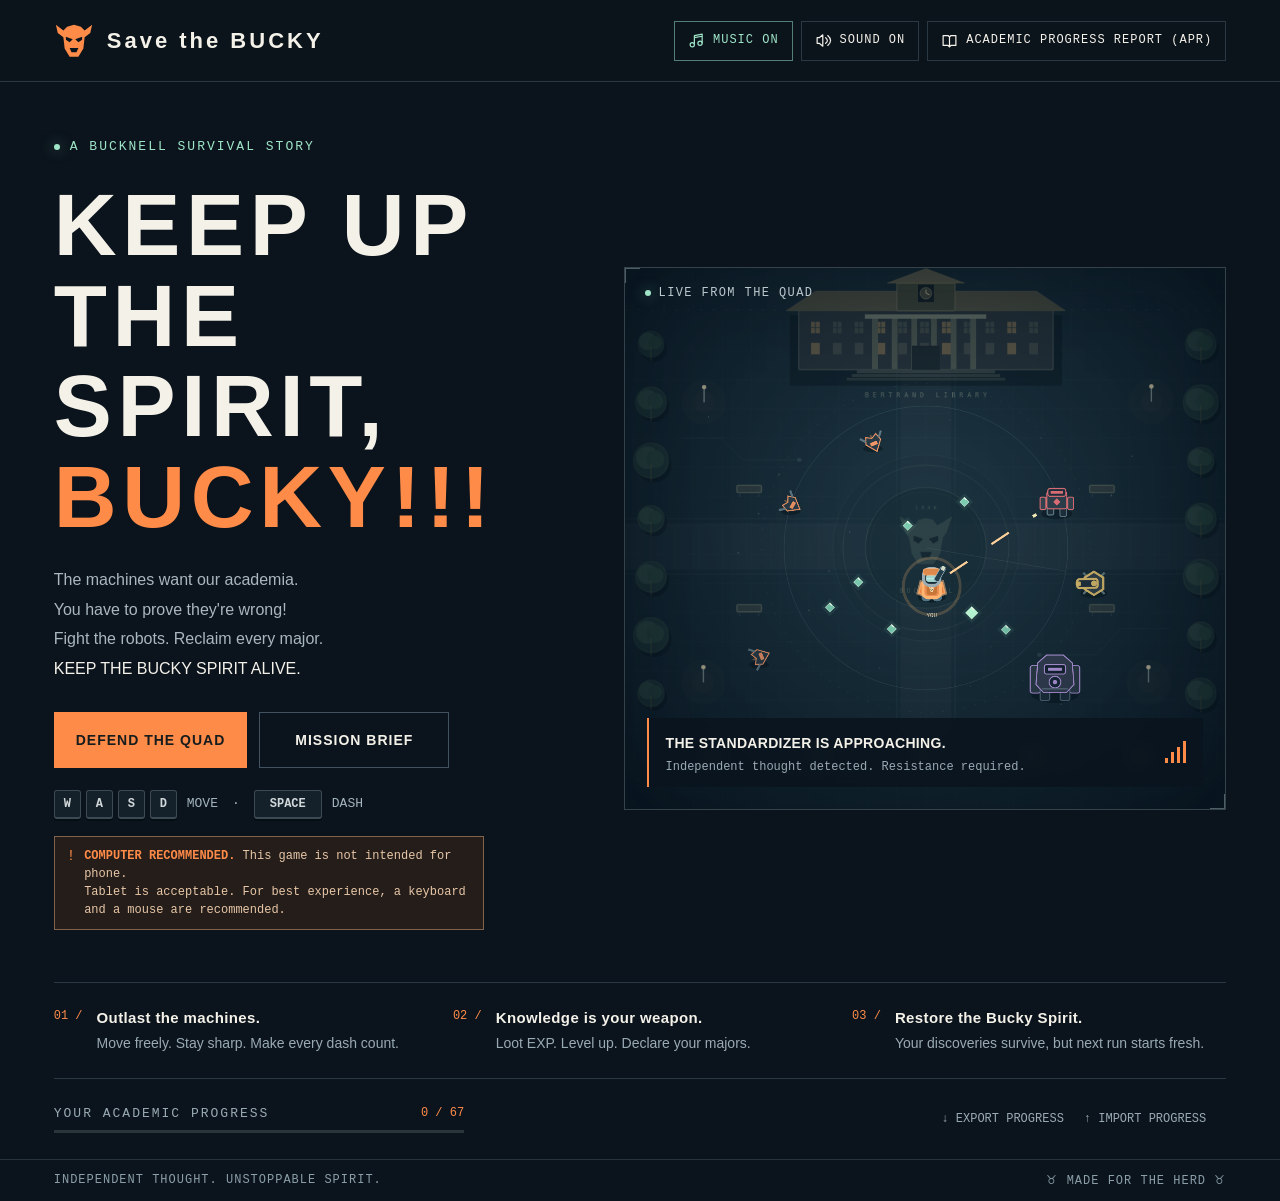
==== commit 0ebd6e9f: "add warning for phones" ====
--- a/main.html
+++ b/main.html
@@ -133,6 +133,26 @@
 }
 .mobile-hint  {
     display: none;
+}
+.device-warning {
+  display: inline-flex;
+  align-items: flex-start;
+  gap: 9px;
+  max-width: 430px;
+  margin-top: 17px;
+  padding: 10px 12px;
+  border: 1px solid #80634a;
+  background: #241d19;
+  color: #e8c7a8;
+  font: 12px/1.5 var(--mono);
+}
+.device-warning strong {
+  color: var(--orange);
+}
+.device-warning-icon {
+  color: var(--orange);
+  font-size: 14px;
+  line-height: 1.4;
 }
 @media (max-width: 760px)  {
     .desktop-hint  {
@@ -1996,6 +2016,10 @@
             DASH
         </span>
       </div>
+      <p class="device-warning" role="note">
+        <span class="device-warning-icon" aria-hidden="true">!</span>
+        <span><strong>COMPUTER RECOMMENDED.</strong> This game is not intended for phone.<br>Tablet is acceptable. For best experience, a keyboard and a mouse are recommended.</span>
+      </p>
       <button class="award-link" id="award-button" hidden>
         ✦ Bucky Spirit restored · View ceremony
       </button>
@@ -2100,7 +2124,7 @@
       <button id="import-button" class="text-btn">
         ↑ IMPORT PROGRESS
       </button>
-      <span id="save-status" class="save-status" role="status">PROGRESS SAVES ON THIS BROWSER</span>
+      <span id="save-status" class="save-status" role="status"></span>
     </div>
   </div>
 </main>
@@ -2276,9 +2300,12 @@
     INDEPENDENT THOUGHT. UNSTOPPABLE SPIRIT.
   </span>
   <span>
+    <strong>
+        ♉︎
+    </strong>
     MADE FOR THE HERD
     <strong>
-      ✦
+      ♉︎
     </strong>
   </span>
 </footer>
@@ -2410,7 +2437,7 @@
       <input type="checkbox" id="motion-setting">
     </label>
     <label class="settings-row" for="music-setting">
-      Futuristic background music
+      Background music
       <input type="checkbox" id="music-setting" checked>
     </label>
     <p class="collection-note">
@@ -2778,7 +2805,7 @@
  recordRun();
  try {localStorage.setItem(SAVE_KEY,JSON.stringify(progress));storageAvailable=true;storageWarning='';}
  catch {storageAvailable=false;storageWarning='BROWSER SAVE UNAVAILABLE · PLEASE EXPORT';}
- $('save-status').textContent=storageWarning||'PROGRESS SAVES ON THIS BROWSER';
+ $('save-status').textContent=storageWarning||'';
 }
 function exportProgress() {
  saveProgress();
@@ -2810,7 +2837,7 @@
  $('collection-summary').textContent=`${n} of ${total} disciplines restored`;$('collection-percent').textContent=`${Math.floor(pct)}%`;
  $('award-button').hidden=!progress.completed;$('victory-count').textContent=`${total} / ${total} DISCIPLINES RESTORED`;
  document.querySelectorAll('.roster-total').forEach(el=>el.textContent=total);
- $('save-status').textContent=storageWarning||'PROGRESS SAVES ON THIS BROWSER';
+ $('save-status').textContent=storageWarning||'';
 }
 function applySettings() {
  document.body.classList.toggle('reduce-motion',progress.settings.reducedMotion);
@@ -2916,7 +2943,7 @@
 function createRun(){return {time:0,wave:1,bossKills:0,level:1,xp:0,nextXP:8,kills:0,newMajors:[],ranks:{},effects:{},enemies:[],bullets:[],hostile:[],loot:[],particles:[],rings:[],texts:[],nextId:1,spawnClock:.5,shotClock:.2,pulseClock:3,saveClock:0,shieldClock:0,shieldReady:false,shake:0,player:{x:W/2,y:H/2+75,r:15,hp:100,maxHp:100,dx:0,dy:-1,angle:-Math.PI/2,dash:0,dashCD:0,invuln:1},stats:null};}
 function computeStats(r){
  const e=r.effects,n=k=>e[k]||0;
- return {damage:18*(1+.14*n('power')+.05*n('pierce')+.05*n('spread')+Math.max(0,n('haste')-9)*.08),interval:Math.max(.13,.4/(1+.12*n('haste'))),speed:190*Math.min(1.65,1+.05*n('swift')),dashCooldown:Math.max(.85,2.6/(1+.1*n('swift'))),maxHp:100+18*n('vitality'),pierce:Math.min(5,n('pierce')),shots:Math.min(5,1+n('spread')),poison:4*n('poison'),pulse:n('pulse')?18+18*n('pulse'):0,pulseRadius:Math.min(245,125+8*(n('pulse')+n('stun'))),stun:Math.min(3,.5*n('stun')),slow:n('slow')?1.6+.6*n('slow'):0,regen:.5*n('regen'),armor:1/(1+.16*n('armor')),crit:Math.min(.8,.06+.08*n('crit')),critPower:1.8+.08*n('crit'),magnet:Math.min(380,150+25*n('magnet')),xpBonus:1+.08*n('magnet'),shieldCooldown:Math.max(3,12/(1+.25*Math.max(0,n('shield')-1))),orbitCount:Math.min(5,n('orbit')),orbitRadius:170,orbitDamage:10+5*n('orbit')};
+ return {damage:18*(1+.14*n('power')+.05*n('pierce')+.05*n('spread')+Math.max(0,n('haste')-9)*.08),interval:Math.max(.13,.4/(1+.12*n('haste'))),speed:190*Math.min(1.65,1+.05*n('swift')),dashCooldown:Math.max(.85,2.6/(1+.1*n('swift'))),maxHp:100+18*n('vitality'),pierce:Math.min(5,n('pierce')),shots:Math.min(5,1+n('spread')),poison:4*n('poison'),pulse:n('pulse')?18+18*n('pulse'):0,pulseRadius:Math.min(245,125+8*(n('pulse')+n('stun'))),stun:Math.min(3,.5*n('stun')),slow:n('slow')?1.6+.6*n('slow'):0,regen:.5*n('regen'),armor:1/(1+.16*n('armor')),crit:Math.min(.8,.06+.08*n('crit')),critPower:1.8+.08*n('crit'),magnet:Math.min(380,200+25*n('magnet')),xpBonus:1+.08*n('magnet'),shieldCooldown:Math.max(3,12/(1+.25*Math.max(0,n('shield')-1))),orbitCount:Math.min(5,n('orbit')),orbitRadius:170,orbitDamage:10+5*n('orbit')};
 }
 function startRun(){
  clearTimeout(toastTimer);$('toast').hidden=true;
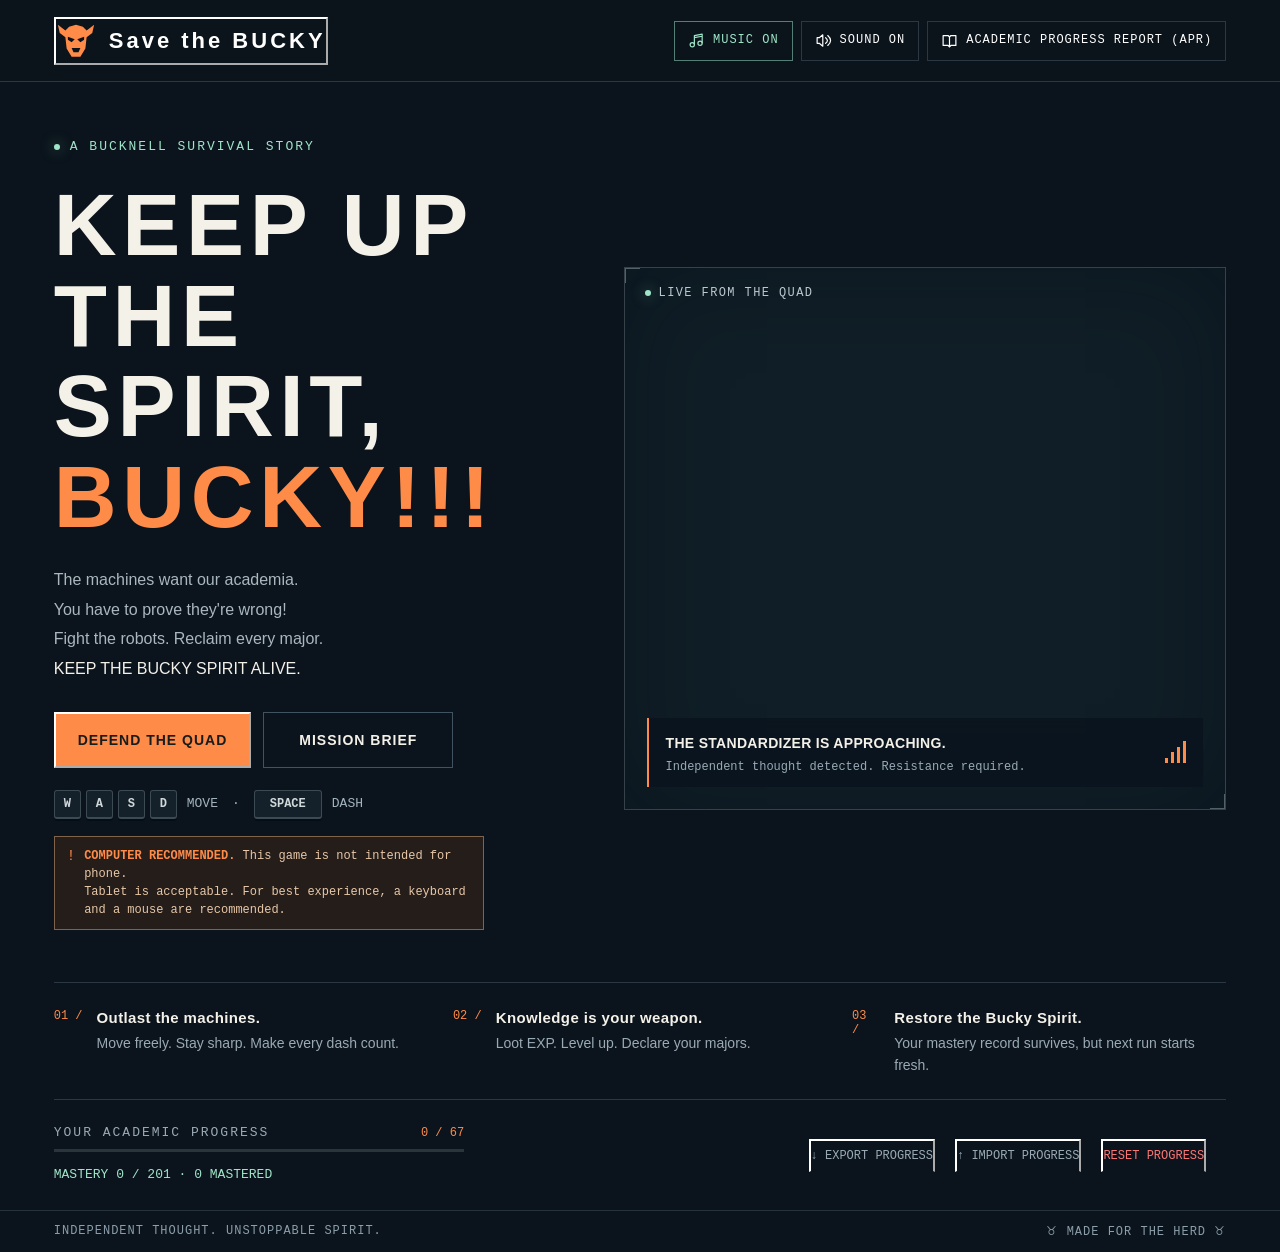
==== commit 465c214f: "reformatted" ====
--- a/main.html
+++ b/main.html
@@ -8,7 +8,7 @@
 <title>Save the Bucky</title>
 <link rel="icon" type="image/svg+xml" sizes="any" href="data:image/svg+xml,%3Csvg%20xmlns%3D%22http%3A%2F%2Fwww.w3.org%2F2000%2Fsvg%22%20viewBox%3D%220%200%2064%2064%22%3E%3Crect%20width%3D%2264%22%20height%3D%2264%22%20rx%3D%2212%22%20fill%3D%22%230b141c%22%2F%3E%3Cg%20transform%3D%22translate%284%204%29%20scale%28.875%29%22%3E%3Cpath%20fill%3D%22%23ff8b49%22%20d%3D%22M6%2019%203%206l12%209%206-6%2011-3%2011%203%206%206L61%206l-3%2013-9%207-2%2018-8%2013H25l-8-13-2-18z%22%2F%3E%3Cpath%20fill%3D%22%230b141c%22%20d%3D%22m19%2025%2011%204-5%205-6-4m26-5-11%204%205%205%206-4M25%2043h14l-3%207h-8z%22%2F%3E%3C%2Fg%3E%3C%2Fsvg%3E">
 <style>
-:root  {
+ :root {
     color-scheme: dark;
     --bg: #0b141c;
     --panel: #111e28;
@@ -32,42 +32,7 @@
     font: 15px/1.55 var(--sans);
     min-height: 100vh;
 }
-button,
-input,
-select  {
-    font: inherit;
-}
-button  {
-    cursor: pointer;
-    color: inherit;
-}
-button:disabled  {
-    cursor: default;
-    opacity: .5;
-}
-button,
-a,
-input,
-select  {
-    -webkit-tap-highlight-color: transparent;
-}
-button:focus-visible,
-a:focus-visible,
-input:focus-visible,
-select:focus-visible  {
-    outline: 2px solid var(--mint);
-    outline-offset: 5px;
-}
-button  {
-    border: 0;
-}
-button svg  {
-    pointer-events: none;
-}
-svg  {
-    vertical-align: middle;
-}
-a  {
+ a  {
     color: var(--mint);
 }
 [hidden]  {
@@ -541,12 +506,57 @@
     font-weight:400
 }
 .award-link {
-    color:var(--mint);
-    margin-top:10px;
-    font:12px var(--mono);
-    background:transparent;
-    padding:0;
-    border-bottom:1px solid #9fe5c850
+  display:inline-flex;
+  align-items:center;
+  gap:10px;
+  color:#17201f;
+  margin-top:20px;
+  font:700 13px var(--mono);
+  letter-spacing:.8px;
+  background:var(--mint);
+  padding:13px 17px;
+  border:1px solid #d6ffe9;
+  box-shadow:0 0 0 4px #9fe5c815,0 8px 25px #9fe5c825;
+  transition:background .15s,transform .15s,box-shadow .15s
+}
+.award-link:hover {
+  background:#c5f8dd;
+  transform:translateY(-2px);
+  box-shadow:0 0 0 5px #9fe5c825,0 12px 30px #9fe5c83d
+}
+.celebration {
+  position:absolute;
+  inset:0 0 auto;
+  height:310px;
+  overflow:hidden;
+  pointer-events:none;
+  visibility:hidden;
+  opacity:0;
+  z-index:0
+}
+.celebration.active {
+  visibility:visible;
+  opacity:1
+}
+.celebration-piece {
+  position:absolute;
+  top:-24px;
+  left:var(--start);
+  width:var(--width);
+  height:var(--height);
+  background:var(--piece-color);
+  opacity:0;
+  border-radius:1px;
+  animation:celebration-fall var(--duration) cubic-bezier(.35,.05,.85,.65) var(--delay) both
+}
+@keyframes celebration-fall {
+  0% {opacity:0;transform:translate3d(0,0,0) rotate(0deg) rotateY(0deg)}
+  12% {opacity:.85}
+  72% {opacity:.75}
+  100% {opacity:0;transform:translate3d(var(--drift),340px,0) rotate(var(--spin)) rotateY(240deg)}
+}
+@media(prefers-reduced-motion:reduce) {
+  .award-link {transition:none}
 }
 .game-view {
     height:calc(100dvh - 82px);
@@ -1186,7 +1196,19 @@
 .victory-dialog {
     width:660px;
     text-align:center;
-    background:radial-gradient(ellipse at 50% 30%,#3c372b,#10202b 70%)
+  position:fixed;
+  inset:0;
+  margin:auto;
+  overflow:auto;
+  background:radial-gradient(ellipse at 50% 30%,#3c372b,#10202b 70%)
+}
+.victory-dialog > .dialog-pad {
+  position:relative;
+  z-index:1
+}
+.victory-dialog > .celebration {
+  position:absolute;
+  z-index:0
 }
 .victory-dialog .eyebrow {
     justify-content:center;
@@ -1195,31 +1217,41 @@
 .victory-mascots {
     display:flex;
     justify-content:center;
-    align-items:end;
+  align-items:flex-end;
     gap:28px;
     position:relative;
     margin:17px auto 0
 }
-.victory-mascots svg {
+.victory-mascot {
+  display:flex;
+  flex-direction:column;
+  align-items:center;
+  width:160px
+}
+.victory-mascot.digger {
+  width:132px
+}
+.victory-mascot svg {
     height:160px;
     width:160px;
     filter:drop-shadow(0 0 25px #ff8b4920)
 }
-.victory-mascots svg.digger {
+.victory-mascot svg.digger {
     height:132px;
     width:132px
 }
-.mascot-labels {
-    display:flex;
-    justify-content:center;
-    gap:98px;
+.mascot-label {
     font:12px var(--mono);
     letter-spacing:2px;
     color:var(--orange);
-    margin:5px 0 23px
+  margin-top:5px;
+  line-height:1.4
 }
 .victory-dialog .dialog-title {
     font-size:46px
+}
+#victory-title:focus {
+    outline:none
 }
 .seal {
     font-size:34px;
@@ -1590,19 +1622,22 @@
     .victory-mascots {
         gap:12px
     }
-    .victory-mascots svg {
+    .victory-mascot {
+      width:135px
+    }
+    .victory-mascot.digger {
+      width:115px
+    }
+    .victory-mascot svg {
         width:135px;
         height:135px
     }
-    .victory-mascots svg.digger {
+    .victory-mascot svg.digger {
         width:115px;
         height:115px
     }
     .victory-dialog .dialog-title {
         font-size:35px
-    }
-    .mascot-labels {
-        gap:78px
     }
     .scene-card p {
         font-size:12px
@@ -1867,6 +1902,20 @@
  .sidebar .loadout {min-height:85px}
 }
 @media(max-width:380px) {.brand strong {font-size:15px; letter-spacing:1px} .brand {gap:6px}}
+.mastery-summary {display:grid; grid-template-columns:repeat(3,minmax(0,1fr)); gap:10px; margin:20px 0 10px}
+.mastery-summary > div {background:#0c1923; border:1px solid #39505f; padding:12px}
+.mastery-summary strong {display:block; font:24px var(--mono); color:var(--mint)}
+.mastery-summary span {font:12px/1.5 var(--mono); color:#b5c6cf}
+.mastery-note {font:13px/1.65 var(--mono); color:var(--mint); margin-top:12px}
+.mastery-pips {display:inline-flex; gap:5px; margin-right:8px; vertical-align:middle}
+.mastery-pips i {width:17px; height:5px; background:#344753; border-radius:2px}
+.mastery-pips i.earned {background:var(--mint)}
+.collection-card.mastered {border-color:#75bfa066}
+.mastery-guide {color:#adbec7; font-size:14px; line-height:1.7; margin:12px 0}
+.reset-link {color:var(--red)}
+.button.danger {background:#f29a92; color:#291817}
+.button.danger:hover {background:#ffb7ae}
+@media(max-width:480px) {.mastery-summary {gap:6px} .mastery-summary > div {padding:10px 7px} .mastery-summary span {font-size:12px; letter-spacing:0}}
 </style>
 </head>
 
@@ -2016,13 +2065,13 @@
             DASH
         </span>
       </div>
+      <button class="award-link" id="award-button" hidden>
+        ✦ BUCKY SPIRIT RESTORED · VIEW CEREMONY
+      </button>
       <p class="device-warning" role="note">
         <span class="device-warning-icon" aria-hidden="true">!</span>
         <span><strong>COMPUTER RECOMMENDED.</strong> This game is not intended for phone.<br>Tablet is acceptable. For best experience, a keyboard and a mouse are recommended.</span>
       </p>
-      <button class="award-link" id="award-button" hidden>
-        ✦ Bucky Spirit restored · View ceremony
-      </button>
     </section>
     <div class="hero-art" aria-label="Illustrated robotic invasion of the Bucknell campus">
       <canvas id="preview-canvas" width="660" height="595" aria-hidden="true">
@@ -2097,7 +2146,7 @@
           Restore the Bucky Spirit.
         </h3>
         <p>
-          Your discoveries survive, but next run starts fresh.
+          Your mastery record survives, but next run starts fresh.
         </p>
       </div>
     </div>
@@ -2116,6 +2165,7 @@
         <span id="home-collection-bar" style="width:0">
         </span>
       </div>
+      <p class="mastery-note" id="home-mastery-count">MASTERY 0 / 201 · 0 MASTERED</p>
     </div>
     <div class="save-actions">
       <button id="export-home" class="text-btn">
@@ -2124,6 +2174,7 @@
       <button id="import-button" class="text-btn">
         ↑ IMPORT PROGRESS
       </button>
+      <button id="reset-progress" class="text-btn reset-link">RESET PROGRESS</button>
       <span id="save-status" class="save-status" role="status"></span>
     </div>
   </div>
@@ -2545,8 +2596,17 @@
         <option value="found">
           Restored
         </option>
+        <option value="rank1">Level 1 · Declared</option>
+        <option value="rank2">Level 2 · Practiced</option>
+        <option value="rank3">Level 3 · Mastered</option>
       </select>
     </div>
+    <div class="mastery-summary" aria-label="Majors at each mastery level">
+      <div><strong id="mastery-count-1">0</strong><span>LV 1 · DECLARED</span></div>
+      <div><strong id="mastery-count-2">0</strong><span>LV 2 · PRACTICED</span></div>
+      <div><strong id="mastery-count-3">0</strong><span>LV 3 · MASTERED</span></div>
+    </div>
+    <p class="mastery-guide">Each selection adds one permanent mastery level, up to three. Counts show majors at each level. Mastery survives every run; combat abilities reset on death. Mastering all 67 majors unlocks the ceremony.</p>
     <div class="college-tabs" id="college-tabs">
       <button class="filter-btn" data-college="all" aria-pressed="true">
         ALL COLLEGES
@@ -2572,30 +2632,29 @@
   </div>
 </dialog>
 <dialog id="victory-dialog" class="victory-dialog" aria-labelledby="victory-title">
+  <div id="celebration" class="celebration" aria-hidden="true"></div>
   <div class="dialog-pad">
     <div class="eyebrow">
       EVERY DISCIPLINE. ONE UNBREAKABLE SPIRIT.
     </div>
     <div class="victory-mascots">
-      <svg role="img" aria-label="Bucky the Bison">
-        <use href="#bucky-portrait"/>
-      </svg>
+      <div class="victory-mascot">
+        <svg role="img" aria-label="Bucky the Bison">
+          <use href="#bucky-portrait"/>
+        </svg>
+        <span class="mascot-label">BUCKY</span>
+      </div>
       <span class="seal" aria-hidden="true">
         ✦
       </span>
-      <svg class="digger" role="img" aria-label="Digger the Bernese mountain dog">
-        <use href="#digger-portrait"/>
-      </svg>
+      <div class="victory-mascot digger">
+        <svg class="digger" role="img" aria-label="Digger the Bernese mountain dog">
+          <use href="#digger-portrait"/>
+        </svg>
+        <span class="mascot-label">DIGGER</span>
+      </div>
     </div>
-    <div class="mascot-labels">
-      <span>
-        BUCKY
-      </span>
-      <span>
-        DIGGER
-      </span>
-    </div>
-    <h2 id="victory-title" class="dialog-title">
+    <h2 id="victory-title" class="dialog-title" tabindex="-1">
       The Bucky Spirit
       <br>
       <span class="orange">
@@ -2617,11 +2676,25 @@
     </p>
     <div class="result-actions">
       <button id="victory-export" class="button">
-        ↓ SAVE YOUR LEGACY
+        SAVE YOUR LEGACY
       </button>
       <button id="victory-home" class="button secondary">
         BACK TO BASE
       </button>
+    </div>
+  </div>
+</dialog>
+<dialog id="reset-dialog" class="small-dialog" aria-labelledby="reset-title" aria-describedby="reset-description">
+  <div class="dialog-pad">
+    <div class="eyebrow">START A NEW ACADEMIC JOURNEY</div>
+    <h2 class="dialog-title" id="reset-title">Reset your progress?</h2>
+    <p class="dialog-sub" id="reset-description">This clears every collected major, mastery level, record, total kill, run count, and ceremony unlock in this browser. Your sound and display preferences stay. Previously exported save files are unaffected.</p>
+    <p class="import-summary" id="reset-summary"></p>
+    <p class="mastery-guide">Export a backup first if you might want to restore this progress later.</p>
+    <div class="stack-actions">
+      <button class="button secondary" id="reset-export">EXPORT BACKUP</button>
+      <button class="button secondary" id="cancel-reset" autofocus>KEEP MY PROGRESS</button>
+      <button class="button danger" id="confirm-reset">RESET ALL PROGRESS</button>
     </div>
   </div>
 </dialog>
@@ -2636,7 +2709,7 @@
       guardian.
     </h2>
     <p class="dialog-sub">
-      This save will replace your current collection, records, and settings.
+      This save will replace your current collection, mastery levels, records, and settings.
     </p>
     <div class="import-summary" id="import-summary">
     </div>
@@ -2663,13 +2736,22 @@
 <script>
 'use strict';
 (() => {
-const $ = id => document.getElementById(id);
+const $ = (id) => document.getElementById(id);
 const clamp = (n, a, b) => Math.max(a, Math.min(b, n));
 const rand = (a, b) => a + Math.random() * (b - a);
-const pick = a => a[Math.floor(Math.random() * a.length)];
-const dist2 = (a, b) => (a.x-b.x)**2 + (a.y-b.y)**2;
-const formatTime = t => `${Math.floor(t/60).toString().padStart(2,'0')}:${Math.floor(t%60).toString().padStart(2,'0')}`;
-const COLLEGES = {as:'Arts & Sciences', en:'Engineering', mg:'Management'};
+const pick = (array) => array[Math.floor(Math.random() * array.length)];
+const dist2 = (a, b) => (a.x - b.x) ** 2 + (a.y - b.y) ** 2;
+const formatTime = (time) =>
+  `${Math.floor(time / 60).toString().padStart(2, '0')}:${Math.floor(
+    time % 60,
+  )
+    .toString()
+    .padStart(2, '0')}`;
+const COLLEGES = {
+  as: 'Arts & Sciences',
+  en: 'Engineering',
+  mg: 'Management',
+};
 const EFFECTS = {
  power:{glyph:'↗',name:'Power',desc:'+14% attack damage.'},
  haste:{glyph:'»',name:'Tempo',desc:'Fire 12% faster; excess speed becomes damage.'},
@@ -2756,19 +2838,50 @@
 electrical-engineering|Electrical Engineering|en|pulse|High Voltage
 environmental-engineering|Environmental Engineering|en|regen|Restoration Cycle
 mechanical-engineering|Mechanical Engineering|en|power|Force Multiplier`;
-const MAJORS = ROSTER_DATA.split('\n').map(line => {const [id,name,college,effect,ability]=line.split('|');return {id,name,college,effect,ability};});
-function effectIcon(effect){
- const shapes={
+const MAJORS = ROSTER_DATA.split('\n').map((line) => {
+  const [id, name, college, effect, ability] = line.split('|');
+  return { id, name, college, effect, ability };
+});
+function effectIcon(effect) {
+ const shapes = {
   power:'<path d="M5 19 19 5M7 5h12v12"/>',haste:'<path d="m5 5 7 7-7 7m7-14 7 7-7 7"/>',pierce:'<path d="M2 12h20m-5-5 5 5-5 5M7 5v14m5-14v14"/>',spread:'<path d="M12 21V4m-4 4 4-4 4 4M12 16 3 7m0 5V7h5m4 9 9-9m-5 0h5v5"/>',
   poison:'<path d="m12 2 9 5v10l-9 5-9-5V7zM8 15l8-6"/><circle cx="8" cy="8" r="1"/><circle cx="16" cy="16" r="1"/>',pulse:'<circle cx="12" cy="12" r="3"/><circle cx="12" cy="12" r="7"/><path d="M2 6a12 12 0 0 0 0 12M22 6a12 12 0 0 1 0 12"/>',stun:'<path d="m14 2-9 12h6l-1 8 9-13h-6z"/>',slow:'<path d="M12 2v20M3 7l18 10M3 17 21 7M9 4l3 3 3-3M9 20l3-3 3 3"/>',
   regen:'<circle cx="12" cy="12" r="9"/><path d="M12 7v10M7 12h10"/>',armor:'<path d="m12 2 8 4v7c0 5-8 9-8 9s-8-4-8-9V6zM8 11l3 3 5-5"/>',vitality:'<path d="M12 21S2 15 2 8a5 5 0 0 1 10-1 5 5 0 0 1 10 1c0 7-10 13-10 13z"/>',crit:'<circle cx="12" cy="12" r="7"/><path d="M12 1v7m0 8v7M1 12h7m8 0h7"/><circle cx="12" cy="12" r="1"/>',
   magnet:'<path d="M4 4v10a8 8 0 0 0 16 0V4h-5v10a3 3 0 0 1-6 0V4zM4 9h5m6 0h5"/>',swift:'<path d="m12 3 8 9-8 9m8-9H4M2 6h7M2 18h7"/>',shield:'<path d="m12 2 8 4v7c0 5-8 9-8 9s-8-4-8-9V6zM12 7v10M7 12h10"/>',orbit:'<ellipse cx="12" cy="12" rx="10" ry="5" transform="rotate(-35 12 12)"/><circle cx="12" cy="12" r="2"/><circle cx="19" cy="6" r="2"/>'
- };return `<svg viewBox="0 0 24 24" aria-hidden="true">${shapes[effect]||shapes.power}</svg>`;
-}
-const MAJOR_BY_ID = new Map(MAJORS.map(m=>[m.id,m]));
+ };
+ return `<svg viewBox="0 0 24 24" aria-hidden="true">${shapes[effect] || shapes.power}</svg>`;
+}
+const MAJOR_BY_ID = new Map(MAJORS.map((major) => [major.id, major]));
 const SAVE_KEY = 'bucky-spirit-of-academia-v1';
 const GAME_ID = 'bucky-spirit-of-academia';
-const freshProgress = () => ({game:GAME_ID,version:1,rosterVersion:'2026-09-18',discovered:[],bestTime:0,bestKills:0,totalKills:0,runs:0,completed:false,settings:{muted:false,music:true,sidebarHidden:matchMedia('(max-width:760px)').matches,reducedMotion:matchMedia('(prefers-reduced-motion: reduce)').matches}});
+const freshProgress = () => ({
+  game: GAME_ID,
+  version: 1,
+  rosterVersion: '2026-09-18',
+  discovered: [],
+  mastery: {},
+  bestTime: 0,
+  bestKills: 0,
+  totalKills: 0,
+  runs: 0,
+  completed: false,
+  settings: {
+    muted: false,
+    music: true,
+    sidebarHidden: matchMedia('(max-width:760px)').matches,
+    reducedMotion: matchMedia('(prefers-reduced-motion: reduce)').matches,
+  },
+});
+const MASTERY_NAMES = ['Undiscovered', 'Declared', 'Practiced', 'Mastered'];
+const masteryLevel = (id) =>
+  progress.mastery[id] || (progress.discovered.includes(id) ? 1 : 0);
+const masteryComplete = () =>
+  MAJORS.every((major) => masteryLevel(major.id) === 3);
+function masteryPips(level) {
+  return `<span class="mastery-pips" aria-hidden="true">${[1, 2, 3]
+    .map((number) => `<i class="${number <= level ? 'earned' : ''}"></i>`)
+    .join('')}</span>`;
+}
 let progress = freshProgress();
 let storageAvailable = true, storageWarning = '', toastTimer = 0;
 let state = 'menu', run = null, offered = [], choiceAfter = 0, collectionReturn = 'menu', filterCollege = 'all', pendingImport = null;
@@ -2780,200 +2893,857 @@
 const preview = $('preview-canvas'), pctx = preview.getContext('2d');
 let view = {w:1200,h:760,scale:1,ox:0,oy:0,dpr:1}, frame = 0, lastFrame = 0, uiClock = 0;
 
-function toast(message, error=false) {
- clearTimeout(toastTimer);$('toast').textContent=message;$('toast').classList.toggle('error',error);$('toast').hidden=false;
- toastTimer=setTimeout(()=>$('toast').hidden=true,5000);
+function toast(message, error = false) {
+  clearTimeout(toastTimer);
+  $('toast').textContent = message;
+  $('toast').classList.toggle('error', error);
+  $('toast').hidden = false;
+  toastTimer = setTimeout(() => ($('toast').hidden = true), 5000);
 }
 function validateSave(data) {
- if (!data || typeof data!=='object' || Array.isArray(data) || data.game!==GAME_ID || data.version!==1 || data.rosterVersion!=='2026-09-18') throw new Error('This is not a compatible Bucky progress file.');
- if (!Array.isArray(data.discovered) || data.discovered.length>MAJORS.length || data.discovered.some(id=>typeof id!=='string'||!MAJOR_BY_ID.has(id)) || new Set(data.discovered).size!==data.discovered.length) throw new Error('The save contains an invalid or duplicate major.');
- for (const [key,max] of Object.entries({bestTime:86400,bestKills:10000000,totalKills:1000000000,runs:10000000})) if (!Number.isSafeInteger(data[key]) || data[key]<0 || data[key]>max) throw new Error('The save contains invalid records.');
- if (data.bestKills>data.totalKills || typeof data.completed!=='boolean' || data.completed!==(data.discovered.length===MAJORS.length)) throw new Error('The save contains inconsistent progress.');
- if (!data.settings || typeof data.settings.muted!=='boolean' || typeof data.settings.reducedMotion!=='boolean') throw new Error('The save contains invalid settings.');
- for(const key of ['music','sidebarHidden'])if(data.settings[key]!==undefined&&typeof data.settings[key]!=='boolean')throw new Error('The save contains invalid settings.');
- return {game:GAME_ID,version:1,rosterVersion:'2026-09-18',discovered:[...data.discovered],bestTime:data.bestTime,bestKills:data.bestKills,totalKills:data.totalKills,runs:data.runs,completed:data.completed,settings:{muted:data.settings.muted,music:data.settings.music??true,sidebarHidden:data.settings.sidebarHidden??matchMedia('(max-width:760px)').matches,reducedMotion:data.settings.reducedMotion}};
+  if (
+    !data ||
+    typeof data !== 'object' ||
+    Array.isArray(data) ||
+    data.game !== GAME_ID ||
+    data.version !== 1 ||
+    data.rosterVersion !== '2026-09-18'
+  ) {
+    throw new Error('This is not a compatible Bucky progress file.');
+  }
+  if (
+    !Array.isArray(data.discovered) ||
+    data.discovered.length > MAJORS.length ||
+    data.discovered.some(
+      (id) => typeof id !== 'string' || !MAJOR_BY_ID.has(id),
+    ) ||
+    new Set(data.discovered).size !== data.discovered.length
+  ) {
+    throw new Error('The save contains an invalid or duplicate major.');
+  }
+  for (const [key, max] of Object.entries({
+    bestTime: 86400,
+    bestKills: 10000000,
+    totalKills: 1000000000,
+    runs: 10000000,
+  })) {
+    if (
+      !Number.isSafeInteger(data[key]) ||
+      data[key] < 0 ||
+      data[key] > max
+    ) {
+      throw new Error('The save contains invalid records.');
+    }
+  }
+  if (data.bestKills > data.totalKills || typeof data.completed !== 'boolean') {
+    throw new Error('The save contains inconsistent progress.');
+  }
+  if (
+    !data.settings ||
+    typeof data.settings.muted !== 'boolean' ||
+    typeof data.settings.reducedMotion !== 'boolean'
+  ) {
+    throw new Error('The save contains invalid settings.');
+  }
+  for (const key of ['music', 'sidebarHidden']) {
+    if (
+      data.settings[key] !== undefined &&
+      typeof data.settings[key] !== 'boolean'
+    ) {
+      throw new Error('The save contains invalid settings.');
+    }
+  }
+  const mastery = {};
+  if (data.mastery !== undefined) {
+    if (
+      !data.mastery ||
+      typeof data.mastery !== 'object' ||
+      Array.isArray(data.mastery)
+    ) {
+      throw new Error('The save contains invalid mastery levels.');
+    }
+    for (const [id, level] of Object.entries(data.mastery)) {
+      if (
+        !data.discovered.includes(id) ||
+        !Number.isInteger(level) ||
+        level < 1 ||
+        level > 3
+      ) {
+        throw new Error('The save contains an invalid major mastery level.');
+      }
+    }
+    if (
+      data.discovered.some((id) => !Object.hasOwn(data.mastery, id))
+    ) {
+      throw new Error('The save is missing mastery levels for collected majors.');
+    }
+  }
+
+  for (const id of data.discovered) {
+    mastery[id] = data.mastery?.[id] ?? 1;
+  }
+  const completed = MAJORS.every((major) => mastery[major.id] === 3);
+  return {
+    game: GAME_ID,
+    version: 1,
+    rosterVersion: '2026-09-18',
+    discovered: [...data.discovered],
+    mastery,
+    bestTime: data.bestTime,
+    bestKills: data.bestKills,
+    totalKills: data.totalKills,
+    runs: data.runs,
+    completed,
+    settings: {
+      muted: data.settings.muted,
+      music: data.settings.music ?? true,
+      sidebarHidden:
+        data.settings.sidebarHidden ?? matchMedia('(max-width:760px)').matches,
+      reducedMotion: data.settings.reducedMotion,
+    },
+  };
 }
 function loadProgress() {
- try {const saved=localStorage.getItem(SAVE_KEY);if(saved)progress=validateSave(JSON.parse(saved));}
- catch {storageAvailable=false;storageWarning='BROWSER SAVE UNAVAILABLE · PLEASE EXPORT';}
+  try {
+    const saved = localStorage.getItem(SAVE_KEY);
+    if (saved) progress = validateSave(JSON.parse(saved));
+  } catch {
+    storageAvailable = false;
+    storageWarning = 'BROWSER SAVE UNAVAILABLE · PLEASE EXPORT';
+  }
 }
 function recordRun() {
- if(!run)return;
- progress.bestTime=Math.max(progress.bestTime,Math.floor(run.time));progress.bestKills=Math.max(progress.bestKills,run.kills);
+  if (!run) return;
+  progress.bestTime = Math.max(progress.bestTime, Math.floor(run.time));
+  progress.bestKills = Math.max(progress.bestKills, run.kills);
 }
 function saveProgress() {
- recordRun();
- try {localStorage.setItem(SAVE_KEY,JSON.stringify(progress));storageAvailable=true;storageWarning='';}
- catch {storageAvailable=false;storageWarning='BROWSER SAVE UNAVAILABLE · PLEASE EXPORT';}
- $('save-status').textContent=storageWarning||'';
+  recordRun();
+  try {
+    localStorage.setItem(SAVE_KEY, JSON.stringify(progress));
+    storageAvailable = true;
+    storageWarning = '';
+  } catch {
+    storageAvailable = false;
+    storageWarning = 'BROWSER SAVE UNAVAILABLE · PLEASE EXPORT';
+  }
+  $('save-status').textContent = storageWarning || '';
 }
 function exportProgress() {
- saveProgress();
- const blob=new Blob([JSON.stringify({...progress,exportedAt:new Date().toISOString()},null,2)],{type:'application/json'});
- const url=URL.createObjectURL(blob),a=document.createElement('a');a.href=url;a.download='bucky-progress.json';document.body.appendChild(a);a.click();a.remove();setTimeout(()=>URL.revokeObjectURL(url),15000);
- toast('Progress exported. Your collection and records are saved; the active battle is not.');
+  saveProgress();
+  const blob = new Blob(
+    [JSON.stringify({ ...progress, exportedAt: new Date().toISOString() }, null, 2)],
+    { type: 'application/json' },
+  );
+  const url = URL.createObjectURL(blob);
+  const link = document.createElement('a');
+  link.href = url;
+  link.download = 'bucky-progress.json';
+  document.body.appendChild(link);
+  link.click();
+  link.remove();
+  setTimeout(() => URL.revokeObjectURL(url), 15000);
+  toast('Progress exported. Your collection and records are saved; the active battle is not.');
 }
 async function importFile(file) {
- if(state!=='menu'||!file)return;
- try {
-  if(file.size>256000)throw new Error('This file is too large to be a Bucky save.');
-  const data=validateSave(JSON.parse(await file.text()));
-  if(state!=='menu')return;
-  pendingImport=data;
-  $('import-summary').textContent=`${data.discovered.length} / ${MAJORS.length} majors restored · ${data.totalKills.toLocaleString()} total kills · best ${formatTime(data.bestTime)}`;
-  const missing=progress.discovered.filter(id=>!data.discovered.includes(id)).length;
-  $('import-comparison').textContent=missing?`${missing} of your current discoveries are not in this file. Export your current progress first if you want a backup.`:`Your current archive has ${progress.discovered.length} restored majors. The selected save is ready to load.`;
-  showDialog('import-dialog');
- }catch(error){pendingImport=null;toast(error instanceof SyntaxError?'That file is not valid JSON. Your progress was not changed.':error.message,true);}
+  if (state !== 'menu' || !file) return;
+  try {
+    if (file.size > 256000) {
+      throw new Error('This file is too large to be a Bucky save.');
+    }
+    const data = validateSave(JSON.parse(await file.text()));
+    if (state !== 'menu') return;
+    pendingImport = data;
+    $('import-summary').textContent = `${data.discovered.length} / ${MAJORS.length} majors restored · ${Object.values(data.mastery).filter((n) => n === 3).length} mastered · ${data.totalKills.toLocaleString()} total kills · best ${formatTime(data.bestTime)}`;
+    const missing = progress.discovered.filter(
+      (id) => !data.discovered.includes(id),
+    ).length;
+    const lowerMastery = progress.discovered.filter(
+      (id) => data.discovered.includes(id) && data.mastery[id] < masteryLevel(id),
+    ).length;
+    $('import-comparison').textContent = missing
+      ? `${missing} of your current discoveries are not in this file. Export your current progress first if you want a backup.`
+      : `Your current archive has ${progress.discovered.length} restored majors. The selected save is ready to load.`;
+    if (lowerMastery) {
+      $('import-comparison').textContent += ` ${lowerMastery} collected majors have lower mastery in this file. Export a backup to keep your current mastery.`;
+    }
+    showDialog('import-dialog');
+  } catch (error) {
+    pendingImport = null;
+    toast(
+      error instanceof SyntaxError
+        ? 'That file is not valid JSON. Your progress was not changed.'
+        : error.message,
+      true,
+    );
+  }
 }
 function confirmImport() {
- if(!pendingImport||state!=='menu')return;
- progress=pendingImport;pendingImport=null;saveProgress();applySettings();refreshProgress();$('import-dialog').close();toast('Archive restored. Your next run begins with a fresh combat build.');
+  if (!pendingImport || state !== 'menu') return;
+  progress = pendingImport;
+  pendingImport = null;
+  saveProgress();
+  applySettings();
+  refreshProgress();
+  $('import-dialog').close();
+  toast('Archive restored. Your next run begins with a fresh combat build.');
+}
+function openReset() {
+  if (state !== 'menu') return;
+  $('reset-summary').textContent = `${progress.discovered.length} majors · ${progress.discovered.filter((id) => masteryLevel(id) === 3).length} mastered · ${progress.totalKills.toLocaleString()} total kills · ${progress.runs} runs`;
+  showDialog('reset-dialog');
+  $('cancel-reset').focus({ preventScroll: true });
+}
+function resetProgress() {
+  if (state !== 'menu' || !$('reset-dialog').open) return;
+  const settings = { ...progress.settings };
+  run = null;
+  offered = [];
+  pendingImport = null;
+  clearInput();
+  closeDialogs();
+  Music.stop();
+  stopCelebration();
+  clearTimeout(toastTimer);
+  progress = freshProgress();
+  progress.settings = settings;
+  saveProgress();
+  applySettings();
+  refreshProgress();
+  $('start-button').focus({ preventScroll: true });
+  window.scrollTo({ top: 0, behavior: 'instant' });
+  toast(
+    storageAvailable
+      ? 'Progress reset. Your next run starts a new collection.'
+      : 'Progress reset for this session. Browser storage is unavailable; the reset may not survive a reload.',
+    !storageAvailable,
+  );
 }
 function refreshProgress() {
- const n=progress.discovered.length,total=MAJORS.length,pct=n/total*100;
- for(const id of ['home-collection-count','run-collection-count'])$(id).textContent=`${n} / ${total}`;
- for(const id of ['home-collection-bar','run-collection-bar','collection-progress'])$(id).style.width=`${pct}%`;
- $('collection-summary').textContent=`${n} of ${total} disciplines restored`;$('collection-percent').textContent=`${Math.floor(pct)}%`;
- $('award-button').hidden=!progress.completed;$('victory-count').textContent=`${total} / ${total} DISCIPLINES RESTORED`;
- document.querySelectorAll('.roster-total').forEach(el=>el.textContent=total);
- $('save-status').textContent=storageWarning||'';
+  const count = progress.discovered.length;
+  const total = MAJORS.length;
+  const percentage = (count / total) * 100;
+  const levels = progress.discovered.map(masteryLevel);
+  const masteryCounts = [1, 2, 3].map((level) =>
+    levels.filter((currentLevel) => currentLevel === level).length,
+  );
+
+  $('home-mastery-count').textContent = `MASTERY ${levels.reduce((sum, level) => sum + level, 0)} / ${total * 3} · ${masteryCounts[2]} MASTERED`;
+  masteryCounts.forEach((masteryCount, index) => {
+    $('mastery-count-' + (index + 1)).textContent = masteryCount;
+  });
+  for (const id of ['home-collection-count', 'run-collection-count']) {
+    $(id).textContent = `${count} / ${total}`;
+  }
+  for (const id of [
+    'home-collection-bar',
+    'run-collection-bar',
+    'collection-progress',
+  ]) {
+    $(id).style.width = `${percentage}%`;
+  }
+  $('collection-summary').textContent = `${count} of ${total} disciplines restored`;
+  $('collection-percent').textContent = `${Math.floor(percentage)}%`;
+  $('award-button').hidden = !progress.completed;
+  $('victory-count').textContent = progress.completed
+    ? `${total} / ${total} DISCIPLINES MASTERED`
+    : `${count} / ${total} DISCIPLINES RESTORED`;
+  document.querySelectorAll('.roster-total').forEach((element) => {
+    element.textContent = total;
+  });
+  $('save-status').textContent = storageWarning || '';
 }
 function applySettings() {
- document.body.classList.toggle('reduce-motion',progress.settings.reducedMotion);
- $('motion-setting').checked=progress.settings.reducedMotion;
- $('sound-label').textContent=progress.settings.muted?'SOUND OFF':'SOUND ON';
- $('sound-button').setAttribute('aria-pressed',String(progress.settings.muted));
- $('sound-button').setAttribute('aria-label',progress.settings.muted?'Enable all sound':'Mute all sound');
- $('sound-button').title=progress.settings.muted?'Enable all sound (M)':'Mute all sound (M)';
- $('music-label').textContent=progress.settings.music?'MUSIC ON':'MUSIC OFF';
- $('music-button').setAttribute('aria-pressed',String(progress.settings.music));
- $('music-button').setAttribute('aria-label',progress.settings.music?'Turn background music off':'Turn background music on');
- $('music-button').title=`Background music: ${progress.settings.music?'on':'off'}${progress.settings.muted?' (all sound muted)':''}`;
- $('music-setting').checked=progress.settings.music;
- const hidden=progress.settings.sidebarHidden;
- $('game-layout').classList.toggle('sidebar-hidden',hidden);
- $('sidebar-toggle').setAttribute('aria-expanded',String(!hidden));
- $('sidebar-toggle').setAttribute('aria-label',hidden?'Show combat sidebar':'Hide combat sidebar');
- $('sidebar-toggle').title=hidden?'Show sidebar (H)':'Hide sidebar (H)';
- $('sidebar-label').textContent=hidden?'SHOW PANEL':'HIDE PANEL';
- Sound.setMute(progress.settings.muted);
- Music.sync();resizeCanvas();
+  document.body.classList.toggle(
+    'reduce-motion',
+    progress.settings.reducedMotion,
+  );
+  if (progress.settings.reducedMotion) stopCelebration();
+  $('motion-setting').checked = progress.settings.reducedMotion;
+  $('sound-label').textContent = progress.settings.muted
+    ? 'SOUND OFF'
+    : 'SOUND ON';
+  $('sound-button').setAttribute(
+    'aria-pressed',
+    String(progress.settings.muted),
+  );
+  $('sound-button').setAttribute(
+    'aria-label',
+    progress.settings.muted ? 'Enable all sound' : 'Mute all sound',
+  );
+  $('sound-button').title = progress.settings.muted
+    ? 'Enable all sound (M)'
+    : 'Mute all sound (M)';
+  $('music-label').textContent = progress.settings.music
+    ? 'MUSIC ON'
+    : 'MUSIC OFF';
+  $('music-button').setAttribute(
+    'aria-pressed',
+    String(progress.settings.music),
+  );
+  $('music-button').setAttribute(
+    'aria-label',
+    progress.settings.music
+      ? 'Turn background music off'
+      : 'Turn background music on',
+  );
+  $('music-button').title = `Background music: ${progress.settings.music ? 'on' : 'off'}${progress.settings.muted ? ' (all sound muted)' : ''}`;
+  $('music-setting').checked = progress.settings.music;
+  const sidebarHidden = progress.settings.sidebarHidden;
+  $('game-layout').classList.toggle('sidebar-hidden', sidebarHidden);
+  $('sidebar-toggle').setAttribute(
+    'aria-expanded',
+    String(!sidebarHidden),
+  );
+  $('sidebar-toggle').setAttribute(
+    'aria-label',
+    sidebarHidden ? 'Show combat sidebar' : 'Hide combat sidebar',
+  );
+  $('sidebar-toggle').title = sidebarHidden
+    ? 'Show sidebar (H)'
+    : 'Hide sidebar (H)';
+  $('sidebar-label').textContent = sidebarHidden ? 'SHOW PANEL' : 'HIDE PANEL';
+  Sound.setMute(progress.settings.muted);
+  Music.sync();
+  resizeCanvas();
 }
 const Sound = {
- context:null,master:null,lastShot:0,
- unlock(){try {if(!this.context){const AC=window.AudioContext||window.webkitAudioContext;if(!AC)return;this.context=new AC();this.master=this.context.createGain();this.master.gain.value=progress.settings.muted?0:.19;this.master.connect(this.context.destination);}if(this.context.state==='suspended')this.context.resume().catch(()=>{});}catch{}},
- setMute(muted){if(this.master)this.master.gain.setTargetAtTime(muted?0:.19,this.context.currentTime,.02);},
- tone(freq,duration=.1,type='sine',volume=.3,slide=1,delay=0){
-  if(!this.context||this.context.state!=='running'||progress.settings.muted)return;
-  const t=this.context.currentTime+delay,osc=this.context.createOscillator(),g=this.context.createGain();
-  osc.type=type;osc.frequency.setValueAtTime(freq,t);osc.frequency.exponentialRampToValueAtTime(Math.max(20,freq*slide),t+duration);
-  g.gain.setValueAtTime(0,t);g.gain.linearRampToValueAtTime(volume,t+.008);g.gain.exponentialRampToValueAtTime(.001,t+duration);
-  osc.connect(g);g.connect(this.master);osc.start(t);osc.stop(t+duration+.02);osc.onended=()=>{osc.disconnect();g.disconnect();};
- },
- play(name){
-  if(progress.settings.muted)return;
-  if(name==='shot'){const now=performance.now();if(now-this.lastShot<100)return;this.lastShot=now;this.tone(430,.07,'triangle',.16,.35);}
-  else if(name==='pickup')this.tone(900+Math.random()*350,.045,'sine',.12,1.25);
-  else if(name==='kill')this.tone(160,.1,'triangle',.2,.22);
-  else if(name==='hit'){this.tone(105,.2,'sawtooth',.3,.35);this.tone(65,.15,'triangle',.4,.7);}
-  else if(name==='dash')this.tone(140,.18,'sawtooth',.13,3.5);
-  else if(name==='shield')this.tone(700,.18,'sine',.25,1.5);
-  else if(name==='pulse')this.tone(110,.3,'triangle',.3,2.4);
-  else if(name==='level')[440,554,659,880].forEach((n,i)=>this.tone(n,.25,'triangle',.35,1,i*.09));
-  else if(name==='select'){this.tone(660,.15,'sine',.3,1);this.tone(990,.2,'triangle',.25,1,.07);}
-  else if(name==='start')[220,330,440].forEach((n,i)=>this.tone(n,.2,'triangle',.25,1,i*.09));
-  else if(name==='over')[330,261,196].forEach((n,i)=>this.tone(n,.4,'triangle',.3,.85,i*.18));
-  else if(name==='victory')[392,494,587,784,659,784,988].forEach((n,i)=>this.tone(n,.45,'triangle',.35,1,i*.16));
- }
+  context: null,
+  master: null,
+  lastShot: 0,
+  unlock() {
+    try {
+      if (!this.context) {
+        const AudioContext = window.AudioContext || window.webkitAudioContext;
+        if (!AudioContext) return;
+        this.context = new AudioContext();
+        this.master = this.context.createGain();
+        this.master.gain.value = progress.settings.muted ? 0 : 0.19;
+        this.master.connect(this.context.destination);
+      }
+      if (this.context.state === 'suspended') {
+        this.context.resume().catch(() => {});
+      }
+    } catch {}
+  },
+  setMute(muted) {
+    if (this.master) {
+      this.master.gain.setTargetAtTime(
+        muted ? 0 : 0.19,
+        this.context.currentTime,
+        0.02,
+      );
+    }
+  },
+  tone(freq, duration = 0.1, type = 'sine', volume = 0.3, slide = 1, delay = 0) {
+    if (
+      !this.context ||
+      this.context.state !== 'running' ||
+      progress.settings.muted
+    ) {
+      return;
+    }
+    const time = this.context.currentTime + delay;
+    const oscillator = this.context.createOscillator();
+    const gain = this.context.createGain();
+    oscillator.type = type;
+    oscillator.frequency.setValueAtTime(freq, time);
+    oscillator.frequency.exponentialRampToValueAtTime(
+      Math.max(20, freq * slide),
+      time + duration,
+    );
+    gain.gain.setValueAtTime(0, time);
+    gain.gain.linearRampToValueAtTime(volume, time + 0.008);
+    gain.gain.exponentialRampToValueAtTime(0.001, time + duration);
+    oscillator.connect(gain);
+    gain.connect(this.master);
+    oscillator.start(time);
+    oscillator.stop(time + duration + 0.02);
+    oscillator.onended = () => {
+      oscillator.disconnect();
+      gain.disconnect();
+    };
+  },
+  play(name) {
+    if (progress.settings.muted) return;
+    if (name === 'shot') {
+      const now = performance.now();
+      if (now - this.lastShot < 100) return;
+      this.lastShot = now;
+      this.tone(430, 0.07, 'triangle', 0.16, 0.35);
+    } else if (name === 'pickup') {
+      this.tone(900 + Math.random() * 350, 0.045, 'sine', 0.12, 1.25);
+    } else if (name === 'kill') {
+      this.tone(160, 0.1, 'triangle', 0.2, 0.22);
+    } else if (name === 'hit') {
+      this.tone(105, 0.2, 'sawtooth', 0.3, 0.35);
+      this.tone(65, 0.15, 'triangle', 0.4, 0.7);
+    } else if (name === 'dash') {
+      this.tone(140, 0.18, 'sawtooth', 0.13, 3.5);
+    } else if (name === 'shield') {
+      this.tone(700, 0.18, 'sine', 0.25, 1.5);
+    } else if (name === 'pulse') {
+      this.tone(110, 0.3, 'triangle', 0.3, 2.4);
+    } else if (name === 'level') {
+      [440, 554, 659, 880].forEach((frequency, index) =>
+        this.tone(frequency, 0.25, 'triangle', 0.35, 1, index * 0.09),
+      );
+    } else if (name === 'select') {
+      this.tone(660, 0.15, 'sine', 0.3, 1);
+      this.tone(990, 0.2, 'triangle', 0.25, 1, 0.07);
+    } else if (name === 'start') {
+      [220, 330, 440].forEach((frequency, index) =>
+        this.tone(frequency, 0.2, 'triangle', 0.25, 1, index * 0.09),
+      );
+    } else if (name === 'over') {
+      [330, 261, 196].forEach((frequency, index) =>
+        this.tone(frequency, 0.4, 'triangle', 0.3, 0.85, index * 0.18),
+      );
+    } else if (name === 'victory') {
+      [392, 494, 587, 784, 659, 784, 988].forEach((frequency, index) =>
+        this.tone(frequency, 0.45, 'triangle', 0.35, 1, index * 0.16),
+      );
+    }
+  },
 };
-// Original 128 BPM synth loop. Everything is generated locally, including drums.
-// Music has its own bus; switching it off leaves combat sound effects available.
+
 const Music = {
- timer:null,bus:null,noise:null,step:0,next:0,sources:new Set(),
- wanted(){return state==='playing'&&progress.settings.music&&!progress.settings.muted&&!document.hidden&&Sound.context?.state==='running';},
- sync(){
-  if(!this.wanted()){this.stop();return;}
-  if(this.timer!==null)return;
-  const ac=Sound.context;
-  if(!this.noise){this.noise=ac.createBuffer(1,ac.sampleRate*.25,ac.sampleRate);const data=this.noise.getChannelData(0);for(let i=0;i<data.length;i++)data[i]=Math.random()*2-1;}
-  this.bus=ac.createGain();this.bus.gain.setValueAtTime(0,ac.currentTime);this.bus.gain.linearRampToValueAtTime(.58,ac.currentTime+.15);this.bus.connect(Sound.master);
-  this.next=ac.currentTime+.04;this.schedule();
-  this.timer=setInterval(()=>{if(this.wanted())this.schedule();else this.stop();},25);
- },
- stop(){
-  if(this.timer!==null)clearInterval(this.timer);this.timer=null;
-  if(!this.bus)return;
-  const bus=this.bus,t=Sound.context.currentTime;
-  bus.gain.cancelScheduledValues(t);bus.gain.setTargetAtTime(0,t,.012);
-  for(const source of this.sources){try{source.stop(t+.045);}catch{}}
-  this.sources.clear();this.bus=null;setTimeout(()=>bus.disconnect(),80);
- },
- voice(freq,t,duration,type,volume,endFreq){
-  const ac=Sound.context,osc=ac.createOscillator(),gain=ac.createGain();
-  osc.type=type;osc.frequency.setValueAtTime(freq,t);if(endFreq)osc.frequency.exponentialRampToValueAtTime(endFreq,t+duration);
-  gain.gain.setValueAtTime(.0001,t);gain.gain.exponentialRampToValueAtTime(volume,t+.006);gain.gain.exponentialRampToValueAtTime(.0001,t+duration);
-  osc.connect(gain);gain.connect(this.bus);this.sources.add(osc);osc.onended=()=>{this.sources.delete(osc);osc.disconnect();gain.disconnect();};osc.start(t);osc.stop(t+duration+.01);
- },
- drum(t,duration,volume,frequency){
-  const ac=Sound.context,source=ac.createBufferSource(),filter=ac.createBiquadFilter(),gain=ac.createGain();
-  source.buffer=this.noise;filter.type='highpass';filter.frequency.value=frequency;
-  gain.gain.setValueAtTime(volume,t);gain.gain.exponentialRampToValueAtTime(.0001,t+duration);
-  source.connect(filter);filter.connect(gain);gain.connect(this.bus);this.sources.add(source);source.onended=()=>{this.sources.delete(source);source.disconnect();filter.disconnect();gain.disconnect();};source.start(t);source.stop(t+duration+.01);
- },
- schedule(){
-  const now=Sound.context.currentTime,beat=60/128,stepLength=beat/4;
-  if(this.next<now-.1)this.next=now+.025; // Never queue a burst after a stalled tab.
-  while(this.next<now+.12){
-   const i=this.step%64,bar=Math.floor(i/16),s=i%16,t=this.next;
-   const roots=[40,36,43,38],chords=[[0,3,7,10],[0,4,7,11],[0,4,7,12],[0,4,7,9]],root=roots[bar],notes=chords[bar],hz=m=>440*2**((m-69)/12);
-   if(s%4===0)this.voice(135,t,.19,'sine',.9,42); // Four-on-the-floor kick.
-   if(s===4||s===12){this.drum(t,.13,.30,1400);this.voice(185,t,.10,'triangle',.16,75);}
-   if(s%2===0)this.drum(t,s%4===2?.07:.035,s%4===2?.13:.065,7500);
-   if(s%2===0)this.voice(hz(root+(s===14?7:0)),t,stepLength*1.5,'triangle',.38);
-   if(s%2===1){const note=root+24+notes[[0,2,1,3,2,1,3,2][Math.floor(s/2)]];this.voice(hz(note),t,.15,'triangle',.21);this.voice(hz(note),t+beat*.75,.12,'sine',.065);}
-   if(s===0)for(const interval of notes.slice(0,3))this.voice(hz(root+12+interval),t,beat*2.8,'sine',.075);
-   this.step=(this.step+1)%64;this.next+=stepLength;
-  }
- }
+  timer: null,
+  bus: null,
+  noise: null,
+  step: 0,
+  next: 0,
+  sources: new Set(),
+  wanted() {
+    return (
+      state === 'playing' &&
+      progress.settings.music &&
+      !progress.settings.muted &&
+      !document.hidden &&
+      Sound.context?.state === 'running'
+    );
+  },
+  sync() {
+    if (!this.wanted()) {
+      this.stop();
+      return;
+    }
+    if (this.timer !== null) return;
+    const audioContext = Sound.context;
+    if (!this.noise) {
+      this.noise = audioContext.createBuffer(
+        1,
+        audioContext.sampleRate * 0.25,
+        audioContext.sampleRate,
+      );
+      const data = this.noise.getChannelData(0);
+      for (let index = 0; index < data.length; index++) {
+        data[index] = Math.random() * 2 - 1;
+      }
+    }
+    this.bus = audioContext.createGain();
+    this.bus.gain.setValueAtTime(0, audioContext.currentTime);
+    this.bus.gain.linearRampToValueAtTime(
+      0.58,
+      audioContext.currentTime + 0.15,
+    );
+    this.bus.connect(Sound.master);
+    this.next = audioContext.currentTime + 0.04;
+    this.schedule();
+    this.timer = setInterval(() => {
+      if (this.wanted()) this.schedule();
+      else this.stop();
+    }, 25);
+  },
+  stop() {
+    if (this.timer !== null) clearInterval(this.timer);
+    this.timer = null;
+    if (!this.bus) return;
+    const bus = this.bus;
+    const time = Sound.context.currentTime;
+    bus.gain.cancelScheduledValues(time);
+    bus.gain.setTargetAtTime(0, time, 0.012);
+    for (const source of this.sources) {
+      try {
+        source.stop(time + 0.045);
+      } catch {}
+    }
+    this.sources.clear();
+    this.bus = null;
+    setTimeout(() => bus.disconnect(), 80);
+  },
+  voice(freq, time, duration, type, volume, endFreq) {
+    const audioContext = Sound.context;
+    const oscillator = audioContext.createOscillator();
+    const gain = audioContext.createGain();
+    oscillator.type = type;
+    oscillator.frequency.setValueAtTime(freq, time);
+    if (endFreq) {
+      oscillator.frequency.exponentialRampToValueAtTime(
+        endFreq,
+        time + duration,
+      );
+    }
+    gain.gain.setValueAtTime(0.0001, time);
+    gain.gain.exponentialRampToValueAtTime(volume, time + 0.006);
+    gain.gain.exponentialRampToValueAtTime(0.0001, time + duration);
+    oscillator.connect(gain);
+    gain.connect(this.bus);
+    this.sources.add(oscillator);
+    oscillator.onended = () => {
+      this.sources.delete(oscillator);
+      oscillator.disconnect();
+      gain.disconnect();
+    };
+    oscillator.start(time);
+    oscillator.stop(time + duration + 0.01);
+  },
+  drum(time, duration, volume, frequency) {
+    const audioContext = Sound.context;
+    const source = audioContext.createBufferSource();
+    const filter = audioContext.createBiquadFilter();
+    const gain = audioContext.createGain();
+    source.buffer = this.noise;
+    filter.type = 'highpass';
+    filter.frequency.value = frequency;
+    gain.gain.setValueAtTime(volume, time);
+    gain.gain.exponentialRampToValueAtTime(0.0001, time + duration);
+    source.connect(filter);
+    filter.connect(gain);
+    gain.connect(this.bus);
+    this.sources.add(source);
+    source.onended = () => {
+      this.sources.delete(source);
+      source.disconnect();
+      filter.disconnect();
+      gain.disconnect();
+    };
+    source.start(time);
+    source.stop(time + duration + 0.01);
+  },
+  schedule() {
+    const now = Sound.context.currentTime;
+    const beat = 60 / 128;
+    const stepLength = beat / 4;
+    if (this.next < now - 0.1) this.next = now + 0.025;
+    while (this.next < now + 0.12) {
+      const step = this.step % 64;
+      const bar = Math.floor(step / 16);
+      const subdivision = step % 16;
+      const time = this.next;
+      const roots = [40, 36, 43, 38];
+      const chords = [
+        [0, 3, 7, 10],
+        [0, 4, 7, 11],
+        [0, 4, 7, 12],
+        [0, 4, 7, 9],
+      ];
+      const root = roots[bar];
+      const notes = chords[bar];
+      const toFrequency = (midiNote) => 440 * 2 ** ((midiNote - 69) / 12);
+
+      if (subdivision % 4 === 0) {
+        this.voice(135, time, 0.19, 'sine', 0.9, 42);
+      }
+      if (subdivision === 4 || subdivision === 12) {
+        this.drum(time, 0.13, 0.3, 1400);
+        this.voice(185, time, 0.1, 'triangle', 0.16, 75);
+      }
+      if (subdivision % 2 === 0) {
+        this.drum(
+          time,
+          subdivision % 4 === 2 ? 0.07 : 0.035,
+          subdivision % 4 === 2 ? 0.13 : 0.065,
+          7500,
+        );
+      }
+      if (subdivision % 2 === 0) {
+        this.voice(
+          toFrequency(root + (subdivision === 14 ? 7 : 0)),
+          time,
+          stepLength * 1.5,
+          'triangle',
+          0.38,
+        );
+      }
+      if (subdivision % 2 === 1) {
+        const note =
+          root +
+          24 +
+          notes[[0, 2, 1, 3, 2, 1, 3, 2][Math.floor(subdivision / 2)]];
+        this.voice(toFrequency(note), time, 0.15, 'triangle', 0.21);
+        this.voice(
+          toFrequency(note),
+          time + beat * 0.75,
+          0.12,
+          'sine',
+          0.065,
+        );
+      }
+      if (subdivision === 0) {
+        for (const interval of notes.slice(0, 3)) {
+          this.voice(
+            toFrequency(root + 12 + interval),
+            time,
+            beat * 2.8,
+            'sine',
+            0.075,
+          );
+        }
+      }
+      this.step = (this.step + 1) % 64;
+      this.next += stepLength;
+    }
+  },
 };
-function showDialog(id){const d=$(id);if(!d.open)d.showModal();}
-function closeDialogs(){document.querySelectorAll('dialog[open]').forEach(d=>d.close());}
-function clearInput(){keys.clear();touchVector={x:0,y:0};touchPointer=null;$('touch-knob').style.transform='';}
-function createRun(){return {time:0,wave:1,bossKills:0,level:1,xp:0,nextXP:8,kills:0,newMajors:[],ranks:{},effects:{},enemies:[],bullets:[],hostile:[],loot:[],particles:[],rings:[],texts:[],nextId:1,spawnClock:.5,shotClock:.2,pulseClock:3,saveClock:0,shieldClock:0,shieldReady:false,shake:0,player:{x:W/2,y:H/2+75,r:15,hp:100,maxHp:100,dx:0,dy:-1,angle:-Math.PI/2,dash:0,dashCD:0,invuln:1},stats:null};}
-function computeStats(r){
- const e=r.effects,n=k=>e[k]||0;
- return {damage:18*(1+.14*n('power')+.05*n('pierce')+.05*n('spread')+Math.max(0,n('haste')-9)*.08),interval:Math.max(.13,.4/(1+.12*n('haste'))),speed:190*Math.min(1.65,1+.05*n('swift')),dashCooldown:Math.max(.85,2.6/(1+.1*n('swift'))),maxHp:100+18*n('vitality'),pierce:Math.min(5,n('pierce')),shots:Math.min(5,1+n('spread')),poison:4*n('poison'),pulse:n('pulse')?18+18*n('pulse'):0,pulseRadius:Math.min(245,125+8*(n('pulse')+n('stun'))),stun:Math.min(3,.5*n('stun')),slow:n('slow')?1.6+.6*n('slow'):0,regen:.5*n('regen'),armor:1/(1+.16*n('armor')),crit:Math.min(.8,.06+.08*n('crit')),critPower:1.8+.08*n('crit'),magnet:Math.min(380,200+25*n('magnet')),xpBonus:1+.08*n('magnet'),shieldCooldown:Math.max(3,12/(1+.25*Math.max(0,n('shield')-1))),orbitCount:Math.min(5,n('orbit')),orbitRadius:170,orbitDamage:10+5*n('orbit')};
-}
-function startRun(){
- clearTimeout(toastTimer);$('toast').hidden=true;
- Sound.unlock();Music.stop();Music.step=0;closeDialogs();clearInput();run=createRun();run.stats=computeStats(run);progress.runs++;state='playing';offered=[];
- $('title-page').hidden=true;$('footer').hidden=true;$('game-view').hidden=false;$('top-pause').hidden=false;
- $('sidebar-toggle').hidden=false;document.body.classList.add('game-active');applySettings();
- refreshProgress();refreshLoadout();updateHUD();resizeCanvas();canvas.focus({preventScroll:true});saveProgress();Sound.play('start');
- if(!storageAvailable)toast('Browser autosave is unavailable. Export your progress from the pause menu.',true);
-}
-function pauseGame(){if(state!=='playing')return;state='paused';Music.sync();clearInput();saveProgress();showDialog('pause-dialog');}
-function resumeGame(){if(state!=='paused')return;$('pause-dialog').close();clearInput();state='playing';canvas.focus({preventScroll:true});}
-function goHome(){recordRun();saveProgress();closeDialogs();clearInput();state='menu';Music.sync();run=null;offered=[];$('title-page').hidden=false;$('footer').hidden=false;$('game-view').hidden=true;$('top-pause').hidden=true;$('sidebar-toggle').hidden=true;document.body.classList.remove('game-active');refreshProgress();$('start-button').focus({preventScroll:true});}
-function endRun(abandoned=false){
- if(!run||state==='over'||state==='victory')return;
- state='over';clearInput();closeDialogs();saveProgress();Sound.play('over');
- $('result-time').textContent=formatTime(run.time);$('result-kills').textContent=run.kills;$('result-new').textContent=run.newMajors.length;
- $('result-copy').textContent=abandoned?'You left the quad. Everything you discovered is safe in the archive.':'The machines won this round. They can’t take what you’ve learned.';
- $('result-majors').replaceChildren();
- if(!run.newMajors.length){const p=document.createElement('p');p.className='collection-note';p.textContent='No new majors this time. Collect EXP diamonds to discover your next discipline.';$('result-majors').append(p);}
- else for(const id of run.newMajors){const span=document.createElement('span');span.className='tag found';span.textContent=MAJOR_BY_ID.get(id).name;$('result-majors').append(span);}
- $('result-records').textContent=`PERSONAL BEST ${formatTime(progress.bestTime)} · ${progress.bestKills} KILLS · ${progress.discovered.length}/${MAJORS.length} MAJORS RESTORED`;
- refreshProgress();showDialog('result-dialog');
-}
-function showVictory(){state='victory';clearInput();closeDialogs();saveProgress();refreshProgress();showDialog('victory-dialog');Sound.play('victory');}
-function generateOffers(){
- const missing=MAJORS.filter(m=>!progress.discovered.includes(m.id)),cards=[];
- if(missing.length)cards.push(pick(missing));
- while(cards.length<3){let pool=MAJORS.filter(m=>!cards.includes(m));const familiar=pool.filter(m=>run.ranks[m.id]);if(familiar.length&&Math.random()<.55)pool=familiar;cards.push(pick(pool));}
- // Do not always put the guaranteed discovery in the first slot.
- for(let i=cards.length-1;i>0;i--){const j=Math.floor(Math.random()*(i+1));[cards[i],cards[j]]=[cards[j],cards[i]];}return cards;
+function showDialog(id) {
+  const dialog = $(id);
+  if (!dialog.open) dialog.showModal();
+  dialog.scrollTop = 0;
+}
+function closeDialogs() {
+  document.querySelectorAll('dialog[open]').forEach((dialog) => dialog.close());
+}
+function clearInput() {
+  keys.clear();
+  touchVector = { x: 0, y: 0 };
+  touchPointer = null;
+  $('touch-knob').style.transform = '';
+}
+function createRun() {
+  return {
+    time: 0,
+    wave: 1,
+    bossKills: 0,
+    level: 1,
+    xp: 0,
+    nextXP: 8,
+    kills: 0,
+    newMajors: [],
+    ranks: {},
+    effects: {},
+    enemies: [],
+    bullets: [],
+    hostile: [],
+    loot: [],
+    particles: [],
+    rings: [],
+    texts: [],
+    nextId: 1,
+    spawnClock: 0.5,
+    shotClock: 0.2,
+    pulseClock: 3,
+    saveClock: 0,
+    shieldClock: 0,
+    shieldReady: false,
+    shake: 0,
+    player: {
+      x: W / 2,
+      y: H / 2 + 75,
+      r: 15,
+      hp: 100,
+      maxHp: 100,
+      dx: 0,
+      dy: -1,
+      angle: -Math.PI / 2,
+      dash: 0,
+      dashCD: 0,
+      invuln: 1,
+    },
+    stats: null,
+  };
+}
+function computeStats(runState) {
+  const effects = runState.effects;
+  const count = (key) => effects[key] || 0;
+  return {
+    damage:
+      18 *
+      (1 +
+        0.14 * count('power') +
+        0.05 * count('pierce') +
+        0.05 * count('spread') +
+        Math.max(0, count('haste') - 9) * 0.08),
+    interval: Math.max(0.13, 0.4 / (1 + 0.12 * count('haste'))),
+    speed: 190 * Math.min(1.65, 1 + 0.05 * count('swift')),
+    dashCooldown: Math.max(0.85, 2.6 / (1 + 0.1 * count('swift'))),
+    maxHp: 100 + 18 * count('vitality'),
+    pierce: Math.min(5, count('pierce')),
+    shots: Math.min(5, 1 + count('spread')),
+    poison: 4 * count('poison'),
+    pulse: count('pulse') ? 18 + 18 * count('pulse') : 0,
+    pulseRadius: Math.min(245, 125 + 8 * (count('pulse') + count('stun'))),
+    stun: Math.min(3, 0.5 * count('stun')),
+    slow: count('slow') ? 1.6 + 0.6 * count('slow') : 0,
+    regen: 0.5 * count('regen'),
+    armor: 1 / (1 + 0.16 * count('armor')),
+    crit: Math.min(0.8, 0.06 + 0.08 * count('crit')),
+    critPower: 1.8 + 0.08 * count('crit'),
+    magnet: Math.min(380, 200 + 25 * count('magnet')),
+    xpBonus: 1 + 0.08 * count('magnet'),
+    shieldCooldown: Math.max(
+      3,
+      12 / (1 + 0.25 * Math.max(0, count('shield') - 1)),
+    ),
+    orbitCount: Math.min(5, count('orbit')),
+    orbitRadius: 170,
+    orbitDamage: 10 + 5 * count('orbit'),
+  };
+}
+function startRun() {
+  clearTimeout(toastTimer);
+  $('toast').hidden = true;
+  Sound.unlock();
+  Music.stop();
+  Music.step = 0;
+  closeDialogs();
+  clearInput();
+  run = createRun();
+  run.stats = computeStats(run);
+  progress.runs++;
+  state = 'playing';
+  offered = [];
+  $('title-page').hidden = true;
+  $('footer').hidden = true;
+  $('game-view').hidden = false;
+  $('top-pause').hidden = false;
+  $('sidebar-toggle').hidden = false;
+  document.body.classList.add('game-active');
+  applySettings();
+  refreshProgress();
+  refreshLoadout();
+  updateHUD();
+  resizeCanvas();
+  canvas.focus({ preventScroll: true });
+  saveProgress();
+  Sound.play('start');
+  if (!storageAvailable) {
+    toast('Browser autosave is unavailable. Export your progress from the pause menu.', true);
+  }
+}
+function pauseGame() {
+  if (state !== 'playing') return;
+  state = 'paused';
+  Music.sync();
+  clearInput();
+  saveProgress();
+  showDialog('pause-dialog');
+}
+function resumeGame() {
+  if (state !== 'paused') return;
+  $('pause-dialog').close();
+  clearInput();
+  state = 'playing';
+  canvas.focus({ preventScroll: true });
+}
+function goHome() {
+  recordRun();
+  saveProgress();
+  closeDialogs();
+  clearInput();
+  state = 'menu';
+  Music.sync();
+  run = null;
+  offered = [];
+  $('title-page').hidden = false;
+  $('footer').hidden = false;
+  $('game-view').hidden = true;
+  $('top-pause').hidden = true;
+  $('sidebar-toggle').hidden = true;
+  document.body.classList.remove('game-active');
+  refreshProgress();
+  $('start-button').focus({ preventScroll: true });
+}
+function endRun(abandoned = false) {
+  if (!run || state === 'over' || state === 'victory') return;
+  state = 'over';
+  clearInput();
+  closeDialogs();
+  saveProgress();
+  Sound.play('over');
+  $('result-time').textContent = formatTime(run.time);
+  $('result-kills').textContent = run.kills;
+  $('result-new').textContent = run.newMajors.length;
+  $('result-copy').textContent = abandoned
+    ? 'You left the quad. Everything you discovered is safe in the archive.'
+    : 'The machines won this round. They can’t take what you’ve learned.';
+  $('result-majors').replaceChildren();
+  if (!run.newMajors.length) {
+    const message = document.createElement('p');
+    message.className = 'collection-note';
+    message.textContent =
+      'No new majors this time. Collect EXP diamonds to discover your next discipline.';
+    $('result-majors').append(message);
+  } else {
+    for (const id of run.newMajors) {
+      const tag = document.createElement('span');
+      tag.className = 'tag found';
+      tag.textContent = MAJOR_BY_ID.get(id).name;
+      $('result-majors').append(tag);
+    }
+  }
+  $('result-records').textContent = `PERSONAL BEST ${formatTime(progress.bestTime)} · ${progress.bestKills} KILLS · ${progress.discovered.length}/${MAJORS.length} MAJORS RESTORED · ${Object.values(progress.mastery).filter((level) => level === 3).length}/${MAJORS.length} MASTERED`;
+  refreshProgress();
+  showDialog('result-dialog');
+}
+let celebrationTimer = 0;
+function stopCelebration() {
+  clearTimeout(celebrationTimer);
+  $('celebration').replaceChildren();
+  $('celebration').classList.remove('active');
+}
+function startCelebration() {
+  stopCelebration();
+  const layer = $('celebration');
+  if (progress.settings.reducedMotion) return;
+  const colors = ['#ff8b49', '#83b6ff', '#f5dca6'];
+  for (let index = 0; index < 120; index++) {
+    const piece = document.createElement('i');
+    piece.className = 'celebration-piece';
+    piece.style.setProperty('--start', `${rand(4, 96)}%`);
+    piece.style.setProperty('--width', `${rand(3, 6)}px`);
+    piece.style.setProperty('--height', `${rand(6, 10)}px`);
+    piece.style.setProperty('--piece-color', colors[index % 3]);
+    piece.style.setProperty('--drift', `${rand(-35, 35)}px`);
+    piece.style.setProperty('--spin', `${rand(-280, 280)}deg`);
+    piece.style.setProperty('--duration', `${rand(5.5, 8.5)}s`);
+    piece.style.setProperty('--delay', `${rand(0, 2.5)}s`);
+    layer.append(piece);
+  }
+  layer.classList.add('active');
+  celebrationTimer = setTimeout(stopCelebration, 11000);
+}
+function showVictory() {
+  state = 'victory';
+  Music.sync();
+  clearInput();
+  closeDialogs();
+  saveProgress();
+  refreshProgress();
+  window.scrollTo({ top: 0, behavior: 'instant' });
+  showDialog('victory-dialog');
+  $('victory-title').focus({ preventScroll: true });
+  $('victory-dialog').scrollTop = 0;
+  startCelebration();
+  Sound.play('victory');
+}
+function generateOffers() {
+  const missing = MAJORS.filter(
+    (major) => !progress.discovered.includes(major.id),
+  );
+  const cards = [];
+  if (missing.length) cards.push(pick(missing));
+  while (cards.length < 3) {
+    let pool = MAJORS.filter((major) => !cards.includes(major));
+    const familiar = pool.filter((major) => run.ranks[major.id]);
+    if (familiar.length && Math.random() < 0.55) pool = familiar;
+    cards.push(pick(pool));
+  }
+  for (let index = cards.length - 1; index > 0; index--) {
+    const swapIndex = Math.floor(Math.random() * (index + 1));
+    [cards[index], cards[swapIndex]] = [cards[swapIndex], cards[index]];
+  }
+  return cards;
 }
 function openLevelUp(){
  if(!run||run.xp+1e-8<run.nextXP)return;
@@ -2982,85 +3752,269 @@
  $('upgrade-level').textContent=run.level;$('upgrade-grid').replaceChildren();
  offered.forEach((m,i)=>{
   const effect=EFFECTS[m.effect],isNew=!progress.discovered.includes(m.id),rank=run.ranks[m.id]||0,b=document.createElement('button');b.className='upgrade-card';b.dataset.major=m.id;
-  b.innerHTML=`<div class="upgrade-card-top"><span class="ability-glyph" aria-hidden="true">${effectIcon(m.effect)}</span><span class="tag ${isNew?'new':'found'}">${isNew?'NEW':rank?'RANK '+(rank+1):'RESTORED'}</span></div><span class="college-label">${COLLEGES[m.college]}</span><h3></h3><span class="ability-name"></span><p></p><span class="choose-label">${rank?'STRENGTHEN':'ACQUIRE'} <span><kbd>${i+1}</kbd> ↗</span></span>`;
+  const mastery=masteryLevel(m.id),next=Math.min(3,mastery+1);
+  b.innerHTML=`<div class="upgrade-card-top"><span class="ability-glyph" aria-hidden="true">${effectIcon(m.effect)}</span><span class="tag ${isNew?'new':'found'}">${isNew?'NEW':rank?'RUN +'+(rank+1):'RESTORED'}</span></div><span class="college-label">${COLLEGES[m.college]}</span><h3></h3><span class="ability-name"></span><p></p><div class="mastery-note">${masteryPips(next)}${mastery===3?'MASTERED 3/3':`MASTERY ${mastery} → ${next}/3`}<br>${mastery===3?'Combat upgrade only':MASTERY_NAMES[next]+' · saved across runs'}</div><span class="choose-label">${rank?'STRENGTHEN':'ACQUIRE'} <span><kbd>${i+1}</kbd> ↗</span></span>`;
   b.querySelector('h3').textContent=m.name;b.querySelector('.ability-name').textContent=m.ability;b.querySelector('p').textContent=effect.desc;b.onclick=()=>chooseMajor(m.id);$('upgrade-grid').append(b);
  });
  updateHUD();showDialog('level-dialog');Sound.play('level');
 }
-function chooseMajor(id){
- if(state!=='level'||!offered.some(m=>m.id===id))return;
- const m=MAJOR_BY_ID.get(id),firstDiscovery=!progress.discovered.includes(id);
- run.ranks[id]=(run.ranks[id]||0)+1;run.effects[m.effect]=(run.effects[m.effect]||0)+1;run.stats=computeStats(run);run.player.maxHp=run.stats.maxHp;
- if(m.effect==='vitality')run.player.hp=Math.min(run.player.maxHp,run.player.hp+28);
- if(m.effect==='regen'||m.effect==='armor')run.player.hp=Math.min(run.player.maxHp,run.player.hp+10);
- if(m.effect==='shield'){run.shieldReady=true;run.shieldClock=0;}
- if(firstDiscovery){progress.discovered.push(id);run.newMajors.push(id);}
- offered=[];$('level-dialog').close();refreshLoadout();refreshProgress();Sound.play('select');
- const won=!progress.completed&&progress.discovered.length===MAJORS.length;
- if(won)progress.completed=true;saveProgress();
- if(won){showVictory();return;}
- if(run.xp>=run.nextXP){openLevelUp();return;}
- clearInput();state='playing';updateHUD();canvas.focus({preventScroll:true});
+function chooseMajor(id) {
+  if (state !== 'level' || !offered.some((major) => major.id === id)) return;
+  const major = MAJOR_BY_ID.get(id);
+  const firstDiscovery = !progress.discovered.includes(id);
+  progress.mastery[id] = Math.min(3, masteryLevel(id) + 1);
+  run.ranks[id] = (run.ranks[id] || 0) + 1;
+  run.effects[major.effect] = (run.effects[major.effect] || 0) + 1;
+  run.stats = computeStats(run);
+  run.player.maxHp = run.stats.maxHp;
+  if (major.effect === 'vitality') {
+    run.player.hp = Math.min(run.player.maxHp, run.player.hp + 28);
+  }
+  if (major.effect === 'regen' || major.effect === 'armor') {
+    run.player.hp = Math.min(run.player.maxHp, run.player.hp + 10);
+  }
+  if (major.effect === 'shield') {
+    run.shieldReady = true;
+    run.shieldClock = 0;
+  }
+  if (firstDiscovery) {
+    progress.discovered.push(id);
+    run.newMajors.push(id);
+  }
+  offered = [];
+  $('level-dialog').close();
+  refreshLoadout();
+  refreshProgress();
+  Sound.play('select');
+  const won = !progress.completed && masteryComplete();
+  if (won) progress.completed = true;
+  saveProgress();
+  if (won) {
+    showVictory();
+    return;
+  }
+  if (run.xp >= run.nextXP) {
+    openLevelUp();
+    return;
+  }
+  clearInput();
+  state = 'playing';
+  updateHUD();
+  canvas.focus({ preventScroll: true });
 }
 function refreshLoadout(){
- $('loadout').replaceChildren();const entries=run?Object.entries(run.ranks):[];$('loadout-count').textContent=`/ ${entries.length.toString().padStart(2,'0')}`;
- if(!entries.length){const box=document.createElement('div');box.className='empty-loadout';box.innerHTML='<strong>Your story starts here.</strong>Defeat robots and collect EXP to declare your first major.';$('loadout').append(box);return;}
- entries.reverse().forEach(([id,rank])=>{const m=MAJOR_BY_ID.get(id),el=document.createElement('div');el.className='loadout-item';el.title=`${m.ability}: ${EFFECTS[m.effect].desc}`;el.innerHTML=`<span class="ability-glyph" aria-hidden="true">${effectIcon(m.effect)}</span><div><strong></strong><small></small></div><span class="rank">${rank.toString().padStart(2,'0')}</span>`;el.querySelector('strong').textContent=m.name;el.querySelector('small').textContent=m.ability;$('loadout').append(el);});
+  $('loadout').replaceChildren();
+  const entries = run ? Object.entries(run.ranks) : [];
+  $('loadout-count').textContent = `/ ${entries.length.toString().padStart(2, '0')}`;
+  if (!entries.length) {
+    const emptyState = document.createElement('div');
+    emptyState.className = 'empty-loadout';
+    emptyState.innerHTML =
+      '<strong>Your story starts here.</strong>Defeat robots and collect EXP to declare your first major.';
+    $('loadout').append(emptyState);
+    return;
+  }
+  entries.reverse().forEach(([id, rank]) => {
+    const major = MAJOR_BY_ID.get(id);
+    const element = document.createElement('div');
+    const mastery = masteryLevel(id);
+    element.className = 'loadout-item';
+    element.title = `${major.ability}: ${EFFECTS[major.effect].desc}. ${rank} combat upgrades this run. Mastery ${mastery}/3: ${MASTERY_NAMES[mastery]}.`;
+    element.innerHTML = `<span class="ability-glyph" aria-hidden="true">${effectIcon(major.effect)}</span><div><strong></strong><small></small><small class="mint">Mastery ${mastery}/3 · ${MASTERY_NAMES[mastery]}</small></div><span class="rank" aria-label="${rank} combat upgrades this run">×${rank}</span>`;
+    element.querySelector('strong').textContent = major.name;
+    element.querySelector('small').textContent = major.ability;
+    $('loadout').append(element);
+  });
 }
 function openCollection(){
- if(!['menu','playing','paused'].includes(state))return;
- collectionReturn=state;state='collection';clearInput();if($('pause-dialog').open)$('pause-dialog').close();saveProgress();refreshProgress();renderCollection();showDialog('collection-dialog');
+  if (!['menu', 'playing', 'paused'].includes(state)) return;
+  collectionReturn = state;
+  state = 'collection';
+  clearInput();
+  if ($('pause-dialog').open) $('pause-dialog').close();
+  saveProgress();
+  refreshProgress();
+  renderCollection();
+  showDialog('collection-dialog');
 }
 function closeCollection(){
- if(state!=='collection')return;$('collection-dialog').close();state=collectionReturn;clearInput();
- if(state==='paused')showDialog('pause-dialog');else if(state==='playing')canvas.focus({preventScroll:true});
+  if (state !== 'collection') return;
+  $('collection-dialog').close();
+  state = collectionReturn;
+  clearInput();
+  if (state === 'paused') showDialog('pause-dialog');
+  else if (state === 'playing') canvas.focus({ preventScroll: true });
 }
 function renderCollection(){
- const query=$('collection-search').value.trim().toLocaleLowerCase(),status=$('collection-status').value;
- const rows=MAJORS.filter(m=>(filterCollege==='all'||m.college===filterCollege)&&(status==='all'||progress.discovered.includes(m.id)===(status==='found'))&&`${m.name} ${m.ability} ${EFFECTS[m.effect].desc}`.toLocaleLowerCase().includes(query));
- $('collection-list').replaceChildren();
- rows.forEach(m=>{const found=progress.discovered.includes(m.id),el=document.createElement('article');el.className='collection-card'+(found?' discovered':'');el.innerHTML=`<div class="card-status"><span>${COLLEGES[m.college].toUpperCase()}</span><span>${found?'RESTORED':'UNDISCOVERED'}</span></div><h3></h3><div class="ability-name"></div><p></p>`;el.querySelector('h3').textContent=m.name;el.querySelector('.ability-name').textContent=m.ability;el.querySelector('p').textContent=EFFECTS[m.effect].desc;$('collection-list').append(el);});
- if(!rows.length){const p=document.createElement('p');p.className='no-results';p.textContent='No majors match these filters.';$('collection-list').append(p);}
+  const query = $('collection-search').value.trim().toLocaleLowerCase();
+  const status = $('collection-status').value;
+  const rows = MAJORS.filter((major) => {
+    const matchesCollege =
+      filterCollege === 'all' || major.college === filterCollege;
+    const matchesStatus =
+      status === 'all' ||
+      (status.startsWith('rank')
+        ? masteryLevel(major.id) === Number(status.at(-1))
+        : progress.discovered.includes(major.id) === (status === 'found'));
+    const searchText = `${major.name} ${major.ability} ${EFFECTS[major.effect].desc}`;
+    return (
+      matchesCollege &&
+      matchesStatus &&
+      searchText.toLocaleLowerCase().includes(query)
+    );
+  });
+  $('collection-list').replaceChildren();
+  rows.forEach((major) => {
+    const found = progress.discovered.includes(major.id);
+    const level = masteryLevel(major.id);
+    const card = document.createElement('article');
+    card.className =
+      'collection-card' +
+      (found ? ' discovered' : '') +
+      (level === 3 ? ' mastered' : '');
+    card.innerHTML = `<div class="card-status"><span>${COLLEGES[major.college].toUpperCase()}</span><span>${found ? 'RESTORED' : 'UNDISCOVERED'}</span></div><h3></h3><div class="ability-name"></div><p></p><div class="mastery-note">${masteryPips(level)}${MASTERY_NAMES[level]} · ${level}/3</div>`;
+    card.querySelector('h3').textContent = major.name;
+    card.querySelector('.ability-name').textContent = major.ability;
+    card.querySelector('p').textContent = EFFECTS[major.effect].desc;
+    $('collection-list').append(card);
+  });
+  if (!rows.length) {
+    const emptyState = document.createElement('p');
+    emptyState.className = 'no-results';
+    emptyState.textContent = 'No majors match these filters.';
+    $('collection-list').append(emptyState);
+  }
 }
 function updateHUD(){
- if(!run)return;const p=run.player;
- $('health-fill').style.width=`${Math.max(0,p.hp/p.maxHp*100)}%`;$('health-fill').style.background=p.hp/p.maxHp<.3?'var(--red)':'var(--mint)';
- $('health-text').textContent=`${Math.ceil(p.hp)} / ${p.maxHp}`;$('health-meter').setAttribute('aria-valuenow',Math.ceil(p.hp));$('health-meter').setAttribute('aria-valuemax',p.maxHp);
- $('timer').textContent=formatTime(run.time);$('kill-count').textContent=run.kills;$('new-count').textContent=run.newMajors.length;$('mobile-kills').textContent=`${run.kills} ROBOTS DOWN`;
- $('level-label').textContent=`LEVEL ${run.level.toString().padStart(2,'0')}`;$('xp-label').textContent=`${Math.floor(run.xp)} / ${run.nextXP} EXP`;
- $('xp-fill').style.width=`${Math.min(100,run.xp/run.nextXP*100)}%`;$('xp-meter').setAttribute('aria-valuenow',Math.min(run.nextXP,Math.floor(run.xp)));$('xp-meter').setAttribute('aria-valuemax',run.nextXP);
- $('threat-label').textContent=`WAVE ${run.wave}${run.wave%10===0?' / BOSS WAVE':''}`;
- $('wave-countdown').textContent=`NEXT IN ${Math.ceil(WAVE_SECONDS-run.time%WAVE_SECONDS)}s · BOSS AT ${Math.floor(run.wave/10+1)*10}`;
- $('compact-discoveries').textContent=`${run.newMajors.length} NEW MAJORS`;
- $('compact-archive').textContent=`APR ${progress.discovered.length} / ${MAJORS.length}`;
- const bosses=run.enemies.filter(e=>e.type==='boss'&&!e.dead),boss=bosses[0];
- $('boss-hud').hidden=!boss;
- if(boss){const hp=Math.max(0,Math.ceil(boss.hp/boss.maxHp*100));$('boss-name').textContent=`THE STANDARDIZER${bosses.length>1?' ×'+bosses.length:''}`;$('boss-health-text').textContent=`${hp}%`;$('boss-fill').style.width=`${hp}%`;$('boss-meter').setAttribute('aria-valuenow',hp);}
- $('dash-status').classList.toggle('ready',p.dashCD<=0);$('dash-label').textContent=p.dashCD<=0?'DASH READY':`RECHARGING ${p.dashCD.toFixed(1)}s`;$('dash-fill').style.width=`${clamp(1-p.dashCD/run.stats.dashCooldown,0,1)*100}%`;
- $('game-tip').hidden=run.time>8;
+  if (!run) return;
+  const player = run.player;
+  const healthPercentage = Math.max(0, (player.hp / player.maxHp) * 100);
+  $('health-fill').style.width = `${healthPercentage}%`;
+  $('health-fill').style.background =
+    player.hp / player.maxHp < 0.3 ? 'var(--red)' : 'var(--mint)';
+  $('health-text').textContent = `${Math.ceil(player.hp)} / ${player.maxHp}`;
+  $('health-meter').setAttribute('aria-valuenow', Math.ceil(player.hp));
+  $('health-meter').setAttribute('aria-valuemax', player.maxHp);
+  $('timer').textContent = formatTime(run.time);
+  $('kill-count').textContent = run.kills;
+  $('new-count').textContent = run.newMajors.length;
+  $('mobile-kills').textContent = `${run.kills} ROBOTS DOWN`;
+  $('level-label').textContent = `LEVEL ${run.level.toString().padStart(2, '0')}`;
+  $('xp-label').textContent = `${Math.floor(run.xp)} / ${run.nextXP} EXP`;
+  $('xp-fill').style.width = `${Math.min(100, (run.xp / run.nextXP) * 100)}%`;
+  $('xp-meter').setAttribute(
+    'aria-valuenow',
+    Math.min(run.nextXP, Math.floor(run.xp)),
+  );
+  $('xp-meter').setAttribute('aria-valuemax', run.nextXP);
+  $('threat-label').textContent = `WAVE ${run.wave}${run.wave % 10 === 0 ? ' / BOSS WAVE' : ''}`;
+  $('wave-countdown').textContent = `NEXT IN ${Math.ceil(WAVE_SECONDS - (run.time % WAVE_SECONDS))}s · BOSS AT ${Math.floor(run.wave / 10 + 1) * 10}`;
+  $('compact-discoveries').textContent = `${run.newMajors.length} NEW MAJORS`;
+  $('compact-archive').textContent = `APR ${progress.discovered.length} / ${MAJORS.length}`;
+  const bosses = run.enemies.filter(
+    (enemy) => enemy.type === 'boss' && !enemy.dead,
+  );
+  const boss = bosses[0];
+  $('boss-hud').hidden = !boss;
+  if (boss) {
+    const health = Math.max(0, Math.ceil((boss.hp / boss.maxHp) * 100));
+    $('boss-name').textContent = `THE STANDARDIZER${bosses.length > 1 ? ' ×' + bosses.length : ''}`;
+    $('boss-health-text').textContent = `${health}%`;
+    $('boss-fill').style.width = `${health}%`;
+    $('boss-meter').setAttribute('aria-valuenow', health);
+  }
+  $('dash-status').classList.toggle('ready', player.dashCD <= 0);
+  $('dash-label').textContent = player.dashCD <= 0
+    ? 'DASH READY'
+    : `RECHARGING ${player.dashCD.toFixed(1)}s`;
+  $('dash-fill').style.width = `${clamp(1 - player.dashCD / run.stats.dashCooldown, 0, 1) * 100}%`;
+  $('game-tip').hidden = run.time > 8;
 }
 
-const ENEMY_TYPES={
- scout:{r:12,hp:23,speed:69,damage:12,xp:1,color:'#f89a68'},
- enforcer:{r:19,hp:58,speed:49,damage:18,xp:3,color:'#ec747c'},
- bulwark:{r:29,hp:160,speed:30,damage:29,xp:8,color:'#c2a2ed'},
- artillery:{r:16,hp:46,speed:41,damage:17,xp:5,color:'#e2c26e'},
- interceptor:{r:22,hp:105,speed:56,damage:23,xp:6,color:'#83b6ff'},
- boss:{r:48,hp:1400,speed:28,damage:34,xp:80,color:'#fa83b1'}
+const ENEMY_TYPES = {
+  scout: { r: 12, hp: 23, speed: 69, damage: 12, xp: 1, color: '#f89a68' },
+  enforcer: { r: 19, hp: 58, speed: 49, damage: 18, xp: 3, color: '#ec747c' },
+  bulwark: { r: 29, hp: 160, speed: 30, damage: 29, xp: 8, color: '#c2a2ed' },
+  artillery: { r: 16, hp: 46, speed: 41, damage: 17, xp: 5, color: '#e2c26e' },
+  interceptor: { r: 22, hp: 105, speed: 56, damage: 23, xp: 6, color: '#83b6ff' },
+  boss: { r: 48, hp: 1400, speed: 28, damage: 34, xp: 80, color: '#fa83b1' },
 };
-function spawnEnemy(type){
- // Ordinary spawns may never crowd out a scheduled boss.
- if(!run||(type!=='boss'&&run.enemies.length>=90))return;
- const t=run.time;
- if(!type){const n=Math.random();type=run.wave>=3&&n>.82?'interceptor':t>45&&n>.68?'artillery':t>28&&n>.53?'bulwark':t>10&&n>.3?'enforcer':'scout';}
- const def=ENEMY_TYPES[type],tier=1+Math.floor(t/80);let x,y;
- const side=Math.floor(Math.random()*4);
- if(side===0){x=rand(42,W-42);y=48;}else if(side===1){x=W-38;y=rand(80,H-90);}else if(side===2){x=rand(42,W-42);y=H-45;}else{x=38;y=rand(80,H-90);}
- if((x-run.player.x)**2+(y-run.player.y)**2<230**2){x=W-x;y=H-y;}
- const maxHp=def.hp*(1+.2*(tier-1));
- const spawnDuration=type==='boss'?1.8:.75;
- const enemy={id:run.nextId++,type,x,y,r:def.r,hp:maxHp,maxHp,speed:def.speed*(1+Math.min(.65,t/350)),damage:def.damage*(1+.12*(tier-1)),xp:def.xp*tier,color:def.color,tier,wave:run.wave,spawn:spawnDuration,spawnDuration,stun:0,slow:0,poison:0,poisonDmg:0,hit:0,orbitHit:0,shot:rand(1.8,3),windup:0,aimX:0,aimY:0,charge:0,chargeX:0,chargeY:0,volleyAngle:0,dead:false};
- enemy.x=clamp(enemy.x,def.r+8,W-def.r-8);enemy.y=clamp(enemy.y,def.r+20,H-def.r-20);run.enemies.push(enemy);return enemy;
+function spawnEnemy(type) {
+  if (!run || (type !== 'boss' && run.enemies.length >= 90)) return;
+  const time = run.time;
+  if (!type) {
+    const roll = Math.random();
+    type =
+      run.wave >= 3 && roll > 0.82
+        ? 'interceptor'
+        : time > 45 && roll > 0.68
+          ? 'artillery'
+          : time > 28 && roll > 0.53
+            ? 'bulwark'
+            : time > 10 && roll > 0.3
+              ? 'enforcer'
+              : 'scout';
+  }
+  const definition = ENEMY_TYPES[type];
+  const tier = 1 + Math.floor(time / 80);
+  let x;
+  let y;
+  const side = Math.floor(Math.random() * 4);
+  if (side === 0) {
+    x = rand(42, W - 42);
+    y = 48;
+  } else if (side === 1) {
+    x = W - 38;
+    y = rand(80, H - 90);
+  } else if (side === 2) {
+    x = rand(42, W - 42);
+    y = H - 45;
+  } else {
+    x = 38;
+    y = rand(80, H - 90);
+  }
+  if ((x - run.player.x) ** 2 + (y - run.player.y) ** 2 < 230 ** 2) {
+    x = W - x;
+    y = H - y;
+  }
+  const maxHp = definition.hp * (1 + 0.2 * (tier - 1));
+  const spawnDuration = type === 'boss' ? 1.8 : 0.75;
+  const enemy = {
+    id: run.nextId++,
+    type,
+    x,
+    y,
+    r: definition.r,
+    hp: maxHp,
+    maxHp,
+    speed: definition.speed * (1 + Math.min(0.65, time / 350)),
+    damage: definition.damage * (1 + 0.12 * (tier - 1)),
+    xp: definition.xp * tier,
+    color: definition.color,
+    tier,
+    wave: run.wave,
+    spawn: spawnDuration,
+    spawnDuration,
+    stun: 0,
+    slow: 0,
+    poison: 0,
+    poisonDmg: 0,
+    hit: 0,
+    orbitHit: 0,
+    shot: rand(1.8, 3),
+    windup: 0,
+    aimX: 0,
+    aimY: 0,
+    charge: 0,
+    chargeX: 0,
+    chargeY: 0,
+    volleyAngle: 0,
+    dead: false,
+  };
+  enemy.x = clamp(enemy.x, definition.r + 8, W - definition.r - 8);
+  enemy.y = clamp(enemy.y, definition.r + 20, H - definition.r - 20);
+  run.enemies.push(enemy);
+  return enemy;
 }
 function advanceWave(){
  const target=1+Math.floor(run.time/WAVE_SECONDS);
@@ -3124,97 +4078,474 @@
  for(let i=0;i<s.orbitCount;i++){const a=run.time*2.2+i/s.orbitCount*TAU;positions.push({x:p.x+Math.cos(a)*s.orbitRadius,y:p.y+Math.sin(a)*s.orbitRadius});}return positions;
 }
 function update(dt){
- if(state!=='playing'||!run)return;
- const r=run,p=r.player,s=r.stats;r.time+=dt;r.saveClock+=dt;p.invuln=Math.max(0,p.invuln-dt);p.dashCD=Math.max(0,p.dashCD-dt);r.shake=Math.max(0,r.shake-dt*24);
+ if (state !== 'playing' || !run) return;
+ const r = run;
+ const p = r.player;
+ const s = r.stats;
+ r.time += dt;
+ r.saveClock += dt;
+ p.invuln = Math.max(0, p.invuln - dt);
+ p.dashCD = Math.max(0, p.dashCD - dt);
+ r.shake = Math.max(0, r.shake - dt * 24);
  advanceWave();
- let mx=(keys.has('KeyD')||keys.has('ArrowRight')?1:0)-(keys.has('KeyA')||keys.has('ArrowLeft')?1:0)+touchVector.x;
- let my=(keys.has('KeyS')||keys.has('ArrowDown')?1:0)-(keys.has('KeyW')||keys.has('ArrowUp')?1:0)+touchVector.y;
- const magnitude=Math.hypot(mx,my);if(magnitude>1){mx/=magnitude;my/=magnitude;}
- if(p.dash>0){p.x+=p.dx*680*dt;p.y+=p.dy*680*dt;p.dash=Math.max(0,p.dash-dt);if(!progress.settings.reducedMotion)burst(p.x,p.y,'#ffb46e',1,8);}
- else {p.x+=mx*s.speed*dt;p.y+=my*s.speed*dt;if(magnitude>.1){const len=Math.hypot(mx,my);p.dx=mx/len;p.dy=my/len;}}
- p.x=clamp(p.x,25,W-25);p.y=clamp(p.y,65,H-46);p.hp=Math.min(p.maxHp,p.hp+s.regen*dt);
- if(r.effects.shield&&!r.shieldReady){r.shieldClock-=dt;if(r.shieldClock<=0)r.shieldReady=true;}
- r.spawnClock-=dt;if(r.spawnClock<=0){const count=1+Math.floor(Math.min(3,r.time/65));for(let i=0;i<count;i++)spawnEnemy();r.spawnClock=Math.max(.35,1.1-r.time*.0028);}
- r.shotClock-=dt;if(r.shotClock<=0){r.shotClock=fire()?s.interval:.08;}
- if(s.pulse||s.stun){r.pulseClock-=dt;if(r.pulseClock<=0){r.pulseClock=7;r.rings.push({x:p.x,y:p.y,radius:s.pulseRadius,life:.5,max:.5,color:s.stun?'#b5abe8':'#8de6cf'});for(const e of r.enemies)if(!e.dead&&e.spawn<=0&&dist2(e,p)<(s.pulseRadius+e.r)**2){if(s.pulse)hitEnemy(e,s.pulse);e.stun=Math.max(e.stun,s.stun);}Sound.play('pulse');}}
- const orbits=orbitPositions();
- for(const e of r.enemies){
-  if(e.dead)continue;e.hit=Math.max(0,e.hit-dt);e.orbitHit=Math.max(0,e.orbitHit-dt);
-  if(e.spawn>0){e.spawn-=dt;continue;}
-  e.stun=Math.max(0,e.stun-dt);e.slow=Math.max(0,e.slow-dt);
-  if(e.poison>0){const active=Math.min(dt,e.poison);e.poison-=dt;hitEnemy(e,e.poisonDmg*active);if(e.dead)continue;}
-  if(e.orbitHit<=0&&orbits.some(o=>dist2(o,e)<(e.r+9)**2)){hitEnemy(e,s.orbitDamage);e.orbitHit=.6;if(e.dead)continue;}
-  const dx=p.x-e.x,dy=p.y-e.y,d=Math.hypot(dx,dy)||1;
-  if(e.stun<=0){
-   let movement=e.type==='artillery'?(d>310?1:d<225?-.55:0):1;
-   if(e.windup>0||e.charge>0)movement=0;
-   e.x+=dx/d*e.speed*movement*(e.slow>0?.75:1)*dt;e.y+=dy/d*e.speed*movement*(e.slow>0?.75:1)*dt;
-   if(e.type==='artillery'){
-    if(e.windup>0){e.windup-=dt;if(e.windup<=0){const a=Math.atan2(e.aimY-e.y,e.aimX-e.x);if(r.hostile.length<70)r.hostile.push({x:e.x,y:e.y,vx:Math.cos(a)*205,vy:Math.sin(a)*205,r:5,life:5,damage:e.damage});e.shot=3.2;}}
-    else {e.shot-=dt;if(e.shot<=0){e.windup=.8;e.aimX=p.x;e.aimY=p.y;}}
+ let mx =
+   (keys.has('KeyD') || keys.has('ArrowRight') ? 1 : 0) -
+   (keys.has('KeyA') || keys.has('ArrowLeft') ? 1 : 0) +
+   touchVector.x;
+ let my =
+   (keys.has('KeyS') || keys.has('ArrowDown') ? 1 : 0) -
+   (keys.has('KeyW') || keys.has('ArrowUp') ? 1 : 0) +
+   touchVector.y;
+ const magnitude = Math.hypot(mx, my);
+ if (magnitude > 1) {
+   mx /= magnitude;
+   my /= magnitude;
+ }
+ if (p.dash > 0) {
+   p.x += p.dx * 680 * dt;
+   p.y += p.dy * 680 * dt;
+   p.dash = Math.max(0, p.dash - dt);
+   if (!progress.settings.reducedMotion) burst(p.x, p.y, '#ffb46e', 1, 8);
+ } else {
+   p.x += mx * s.speed * dt;
+   p.y += my * s.speed * dt;
+   if (magnitude > 0.1) {
+     const length = Math.hypot(mx, my);
+     p.dx = mx / length;
+     p.dy = my / length;
    }
-   if(e.type==='interceptor'){
-    if(e.charge>0){const travel=Math.min(dt,e.charge)*260*(e.slow>0?.75:1);e.x=clamp(e.x+e.chargeX*travel,e.r+8,W-e.r-8);e.y=clamp(e.y+e.chargeY*travel,e.r+20,H-e.r-20);e.charge=Math.max(0,e.charge-dt);}
-    else if(e.windup>0){e.windup-=dt;if(e.windup<=0){const length=Math.hypot(e.aimX-e.x,e.aimY-e.y)||1;e.chargeX=(e.aimX-e.x)/length;e.chargeY=(e.aimY-e.y)/length;e.charge=.7;e.shot=3.8;}}
-    else {e.shot-=dt;if(e.shot<=0){e.windup=.8;e.aimX=p.x;e.aimY=p.y;}}
+ }
+ p.x = clamp(p.x, 25, W - 25);
+ p.y = clamp(p.y, 65, H - 46);
+ p.hp = Math.min(p.maxHp, p.hp + s.regen * dt);
+ if (r.effects.shield && !r.shieldReady) {
+   r.shieldClock -= dt;
+   if (r.shieldClock <= 0) r.shieldReady = true;
+ }
+ r.spawnClock -= dt;
+ if (r.spawnClock <= 0) {
+   const count = 1 + Math.floor(Math.min(3, r.time / 65));
+   for (let index = 0; index < count; index++) spawnEnemy();
+   r.spawnClock = Math.max(0.35, 1.1 - r.time * 0.0028);
+ }
+ r.shotClock -= dt;
+ if (r.shotClock <= 0) r.shotClock = fire() ? s.interval : 0.08;
+ if (s.pulse || s.stun) {
+   r.pulseClock -= dt;
+   if (r.pulseClock <= 0) {
+     r.pulseClock = 7;
+     r.rings.push({
+       x: p.x,
+       y: p.y,
+       radius: s.pulseRadius,
+       life: 0.5,
+       max: 0.5,
+       color: s.stun ? '#b5abe8' : '#8de6cf',
+     });
+     for (const enemy of r.enemies) {
+       if (
+         !enemy.dead &&
+         enemy.spawn <= 0 &&
+         dist2(enemy, p) < (s.pulseRadius + enemy.r) ** 2
+       ) {
+         if (s.pulse) hitEnemy(enemy, s.pulse);
+         enemy.stun = Math.max(enemy.stun, s.stun);
+       }
+     }
+     Sound.play('pulse');
    }
-   if(e.type==='boss'){
-    if(e.windup>0){e.windup-=dt;if(e.windup<=0){
-     for(let i=0;i<10&&r.hostile.length<70;i++){const a=e.volleyAngle+i*TAU/10;r.hostile.push({x:e.x+Math.cos(a)*(e.r+5),y:e.y+Math.sin(a)*(e.r+5),vx:Math.cos(a)*165,vy:Math.sin(a)*165,r:7,life:6,damage:e.damage*.75,boss:true});}
-     e.shot=e.hp<e.maxHp*.5?2.7:3.6;
-    }}else {e.shot-=dt;if(e.shot<=0){e.windup=1.15;e.volleyAngle=Math.atan2(p.y-e.y,p.x-e.x);}}
+ }
+ const orbits = orbitPositions();
+ for (const enemy of r.enemies) {
+   if (enemy.dead) continue;
+   enemy.hit = Math.max(0, enemy.hit - dt);
+   enemy.orbitHit = Math.max(0, enemy.orbitHit - dt);
+   if (enemy.spawn > 0) {
+     enemy.spawn -= dt;
+     continue;
    }
-  }
-  if(dist2(e,p)<(e.r+p.r)**2)damagePlayer(e.damage,e.x,e.y);
-  if(state!=='playing')return;
+   enemy.stun = Math.max(0, enemy.stun - dt);
+   enemy.slow = Math.max(0, enemy.slow - dt);
+   if (enemy.poison > 0) {
+     const activeTime = Math.min(dt, enemy.poison);
+     enemy.poison -= dt;
+     hitEnemy(enemy, enemy.poisonDmg * activeTime);
+     if (enemy.dead) continue;
+   }
+   if (
+     enemy.orbitHit <= 0 &&
+     orbits.some((orbit) => dist2(orbit, enemy) < (enemy.r + 9) ** 2)
+   ) {
+     hitEnemy(enemy, s.orbitDamage);
+     enemy.orbitHit = 0.6;
+     if (enemy.dead) continue;
+   }
+   const dx = p.x - enemy.x;
+   const dy = p.y - enemy.y;
+   const distance = Math.hypot(dx, dy) || 1;
+   if (enemy.stun <= 0) {
+     let movement =
+       enemy.type === 'artillery'
+         ? distance > 310
+           ? 1
+           : distance < 225
+             ? -0.55
+             : 0
+         : 1;
+     if (enemy.windup > 0 || enemy.charge > 0) movement = 0;
+     const slowMultiplier = enemy.slow > 0 ? 0.75 : 1;
+     enemy.x += (dx / distance) * enemy.speed * movement * slowMultiplier * dt;
+     enemy.y += (dy / distance) * enemy.speed * movement * slowMultiplier * dt;
+     if (enemy.type === 'artillery') {
+       if (enemy.windup > 0) {
+         enemy.windup -= dt;
+         if (enemy.windup <= 0) {
+           const angle = Math.atan2(enemy.aimY - enemy.y, enemy.aimX - enemy.x);
+           if (r.hostile.length < 70) {
+             r.hostile.push({
+               x: enemy.x,
+               y: enemy.y,
+               vx: Math.cos(angle) * 205,
+               vy: Math.sin(angle) * 205,
+               r: 5,
+               life: 5,
+               damage: enemy.damage,
+             });
+           }
+           enemy.shot = 3.2;
+         }
+       } else {
+         enemy.shot -= dt;
+         if (enemy.shot <= 0) {
+           enemy.windup = 0.8;
+           enemy.aimX = p.x;
+           enemy.aimY = p.y;
+         }
+       }
+     }
+     if (enemy.type === 'interceptor') {
+       if (enemy.charge > 0) {
+         const travel = Math.min(dt, enemy.charge) * 260 * slowMultiplier;
+         enemy.x = clamp(enemy.x + enemy.chargeX * travel, enemy.r + 8, W - enemy.r - 8);
+         enemy.y = clamp(enemy.y + enemy.chargeY * travel, enemy.r + 20, H - enemy.r - 20);
+         enemy.charge = Math.max(0, enemy.charge - dt);
+       } else if (enemy.windup > 0) {
+         enemy.windup -= dt;
+         if (enemy.windup <= 0) {
+           const length = Math.hypot(enemy.aimX - enemy.x, enemy.aimY - enemy.y) || 1;
+           enemy.chargeX = (enemy.aimX - enemy.x) / length;
+           enemy.chargeY = (enemy.aimY - enemy.y) / length;
+           enemy.charge = 0.7;
+           enemy.shot = 3.8;
+         }
+       } else {
+         enemy.shot -= dt;
+         if (enemy.shot <= 0) {
+           enemy.windup = 0.8;
+           enemy.aimX = p.x;
+           enemy.aimY = p.y;
+         }
+       }
+     }
+     if (enemy.type === 'boss') {
+       if (enemy.windup > 0) {
+         enemy.windup -= dt;
+         if (enemy.windup <= 0) {
+           for (let index = 0; index < 10 && r.hostile.length < 70; index++) {
+             const angle = enemy.volleyAngle + (index * TAU) / 10;
+             r.hostile.push({
+               x: enemy.x + Math.cos(angle) * (enemy.r + 5),
+               y: enemy.y + Math.sin(angle) * (enemy.r + 5),
+               vx: Math.cos(angle) * 165,
+               vy: Math.sin(angle) * 165,
+               r: 7,
+               life: 6,
+               damage: enemy.damage * 0.75,
+               boss: true,
+             });
+           }
+           enemy.shot = enemy.hp < enemy.maxHp * 0.5 ? 2.7 : 3.6;
+         }
+       } else {
+         enemy.shot -= dt;
+         if (enemy.shot <= 0) {
+           enemy.windup = 1.15;
+           enemy.volleyAngle = Math.atan2(p.y - enemy.y, p.x - enemy.x);
+         }
+       }
+     }
+   }
+   if (dist2(enemy, p) < (enemy.r + p.r) ** 2) {
+     damagePlayer(enemy.damage, enemy.x, enemy.y);
+   }
+   if (state !== 'playing') return;
  }
- // Light separation keeps large groups readable without pathfinding.
- for(let i=0;i<r.enemies.length;i++){const a=r.enemies[i];if(a.dead||a.spawn>0)continue;for(let j=i+1;j<r.enemies.length;j++){const b=r.enemies[j];if(b.dead||b.spawn>0)continue;const dx=b.x-a.x,dy=b.y-a.y,d2=dx*dx+dy*dy,min=(a.r+b.r)*.85;if(d2>0&&d2<min*min){const d=Math.sqrt(d2),force=(min-d)*Math.min(.4,dt*4);a.x-=dx/d*force;a.y-=dy/d*force;b.x+=dx/d*force;b.y+=dy/d*force;}}}
- for(const b of r.bullets){
-  b.x+=b.vx*dt;b.y+=b.vy*dt;b.life-=dt;
-  for(const e of r.enemies){if(b.dead)break;if(e.dead||e.spawn>0||b.hit.has(e.id))continue;if(dist2(b,e)<(b.r+e.r)**2){b.hit.add(e.id);hitEnemy(e,b.damage,b.critical);if(!e.dead){if(s.poison){e.poison=3;e.poisonDmg=s.poison;}if(s.slow)e.slow=s.slow;}if(b.pierce>0)b.pierce--;else b.dead=true;}}
+ for (let index = 0; index < r.enemies.length; index++) {
+   const first = r.enemies[index];
+   if (first.dead || first.spawn > 0) continue;
+   for (let otherIndex = index + 1; otherIndex < r.enemies.length; otherIndex++) {
+     const second = r.enemies[otherIndex];
+     if (second.dead || second.spawn > 0) continue;
+     const dx = second.x - first.x;
+     const dy = second.y - first.y;
+     const distanceSquared = dx * dx + dy * dy;
+     const minimumDistance = (first.r + second.r) * 0.85;
+     if (distanceSquared > 0 && distanceSquared < minimumDistance ** 2) {
+       const distance = Math.sqrt(distanceSquared);
+       const force = (minimumDistance - distance) * Math.min(0.4, dt * 4);
+       first.x -= (dx / distance) * force;
+       first.y -= (dy / distance) * force;
+       second.x += (dx / distance) * force;
+       second.y += (dy / distance) * force;
+     }
+   }
  }
- for(const b of r.hostile){b.x+=b.vx*dt;b.y+=b.vy*dt;b.life-=dt;if(dist2(b,p)<(b.r+p.r)**2){damagePlayer(b.damage,b.x,b.y);b.life=0;}if(state!=='playing')return;}
- let pickedUp=false;
- for(const gem of r.loot){const dx=p.x-gem.x,dy=p.y-gem.y,d=Math.hypot(dx,dy);if(d<s.magnet){const travel=Math.min(d,dt*(240+(s.magnet-d)*4));if(d>0){gem.x+=dx/d*travel;gem.y+=dy/d*travel;}}if(dist2(gem,p)<(p.r+11)**2){r.xp+=gem.value*s.xpBonus;gem.collected=true;pickedUp=true;}}
- if(pickedUp)Sound.play('pickup');
- r.enemies=r.enemies.filter(e=>!e.dead);r.bullets=r.bullets.filter(b=>!b.dead&&b.life>0&&b.x>-20&&b.x<W+20&&b.y>-20&&b.y<H+20);r.hostile=r.hostile.filter(b=>b.life>0&&b.x>-20&&b.x<W+20&&b.y>-20&&b.y<H+20);r.loot=r.loot.filter(g=>!g.collected);
- for(const a of r.particles){a.life-=dt;a.x+=a.vx*dt;a.y+=a.vy*dt;a.vx*=1-dt*3;a.vy*=1-dt*3;}
- r.particles=r.particles.filter(a=>a.life>0);for(const ring of r.rings)ring.life-=dt;r.rings=r.rings.filter(a=>a.life>0);for(const t of r.texts){t.life-=dt;t.y-=dt*26;}r.texts=r.texts.filter(a=>a.life>0);
- if(r.saveClock>=8){r.saveClock=0;saveProgress();}
- if(r.xp>=r.nextXP)openLevelUp();
+ for (const bullet of r.bullets) {
+   bullet.x += bullet.vx * dt;
+   bullet.y += bullet.vy * dt;
+   bullet.life -= dt;
+   for (const enemy of r.enemies) {
+     if (bullet.dead) break;
+     if (enemy.dead || enemy.spawn > 0 || bullet.hit.has(enemy.id)) continue;
+     if (dist2(bullet, enemy) < (bullet.r + enemy.r) ** 2) {
+       bullet.hit.add(enemy.id);
+       hitEnemy(enemy, bullet.damage, bullet.critical);
+       if (!enemy.dead) {
+         if (s.poison) {
+           enemy.poison = 3;
+           enemy.poisonDmg = s.poison;
+         }
+         if (s.slow) enemy.slow = s.slow;
+       }
+       if (bullet.pierce > 0) bullet.pierce--;
+       else bullet.dead = true;
+     }
+   }
+ }
+ for (const projectile of r.hostile) {
+   projectile.x += projectile.vx * dt;
+   projectile.y += projectile.vy * dt;
+   projectile.life -= dt;
+   if (dist2(projectile, p) < (projectile.r + p.r) ** 2) {
+     damagePlayer(projectile.damage, projectile.x, projectile.y);
+     projectile.life = 0;
+   }
+   if (state !== 'playing') return;
+ }
+ let pickedUp = false;
+ for (const gem of r.loot) {
+   const dx = p.x - gem.x;
+   const dy = p.y - gem.y;
+   const distance = Math.hypot(dx, dy);
+   if (distance < s.magnet) {
+     const travel = Math.min(distance, dt * (240 + (s.magnet - distance) * 4));
+     if (distance > 0) {
+       gem.x += (dx / distance) * travel;
+       gem.y += (dy / distance) * travel;
+     }
+   }
+   if (dist2(gem, p) < (p.r + 11) ** 2) {
+     r.xp += gem.value * s.xpBonus;
+     gem.collected = true;
+     pickedUp = true;
+   }
+ }
+ if (pickedUp) Sound.play('pickup');
+ r.enemies = r.enemies.filter((enemy) => !enemy.dead);
+ r.bullets = r.bullets.filter(
+   (bullet) =>
+     !bullet.dead &&
+     bullet.life > 0 &&
+     bullet.x > -20 &&
+     bullet.x < W + 20 &&
+     bullet.y > -20 &&
+     bullet.y < H + 20,
+ );
+ r.hostile = r.hostile.filter(
+   (projectile) =>
+     projectile.life > 0 &&
+     projectile.x > -20 &&
+     projectile.x < W + 20 &&
+     projectile.y > -20 &&
+     projectile.y < H + 20,
+ );
+ r.loot = r.loot.filter((gem) => !gem.collected);
+ for (const particle of r.particles) {
+   particle.life -= dt;
+   particle.x += particle.vx * dt;
+   particle.y += particle.vy * dt;
+   particle.vx *= 1 - dt * 3;
+   particle.vy *= 1 - dt * 3;
+ }
+ r.particles = r.particles.filter((particle) => particle.life > 0);
+ for (const ring of r.rings) ring.life -= dt;
+ r.rings = r.rings.filter((ring) => ring.life > 0);
+ for (const text of r.texts) {
+   text.life -= dt;
+   text.y -= dt * 26;
+ }
+ r.texts = r.texts.filter((text) => text.life > 0);
+ if (r.saveClock >= 8) {
+   r.saveClock = 0;
+   saveProgress();
+ }
+ if (r.xp >= r.nextXP) openLevelUp();
 }
 
-function roundRect(c,x,y,w,h,r,fill,stroke){c.beginPath();c.roundRect(x,y,w,h,r);if(fill){c.fillStyle=fill;c.fill();}if(stroke){c.strokeStyle=stroke;c.stroke();}}
-function circle(c,x,y,r,fill,stroke){c.beginPath();c.arc(x,y,r,0,TAU);if(fill){c.fillStyle=fill;c.fill();}if(stroke){c.strokeStyle=stroke;c.stroke();}}
-function line(c,x1,y1,x2,y2,color,width=1){c.beginPath();c.moveTo(x1,y1);c.lineTo(x2,y2);c.strokeStyle=color;c.lineWidth=width;c.stroke();}
-function polygon(c,points,fill,stroke){c.beginPath();points.forEach(([x,y],i)=>i?c.lineTo(x,y):c.moveTo(x,y));c.closePath();if(fill){c.fillStyle=fill;c.fill();}if(stroke){c.strokeStyle=stroke;c.stroke();}}
-function bisonMark(c,x,y,scale,color){
- c.save();c.translate(x,y);c.scale(scale,scale);polygon(c,[[-22,-12],[-28,-29],[-12,-19],[-8,-25],[0,-27],[8,-25],[12,-19],[28,-29],[22,-12],[18,-6],[15,11],[8,22],[-8,22],[-15,11],[-18,-6]],color);
- polygon(c,[[-13,-8],[-3,-5],[-8,0],[-13,-3]],'#152731');polygon(c,[[13,-8],[3,-5],[8,0],[13,-3]],'#152731');polygon(c,[[-6,9],[6,9],[4,15],[-4,15]],'#152731');c.restore();
-}
-const ground=document.createElement('canvas');ground.width=W;ground.height=H;
-function makeGround(){
- const c=ground.getContext('2d');c.fillStyle='#10232e';c.fillRect(0,0,W,H);
- const gradient=c.createRadialGradient(W*.5,H*.45,20,W*.5,H*.45,W*.65);gradient.addColorStop(0,'#1c3440');gradient.addColorStop(1,'#0c1b26');c.fillStyle=gradient;c.fillRect(0,0,W,H);
- c.lineWidth=1;for(let x=0;x<W;x+=40)line(c,x,0,x,H,'#6a96a00b');for(let y=0;y<H;y+=40)line(c,0,y,W,y,'#6a96a00b');
- // Broad paths imply the campus geography without introducing obstacles.
- c.fillStyle='#50626a19';c.fillRect(565,120,70,H-200);c.fillRect(85,357,W-170,64);
- line(c,560,130,560,H-60,'#79969220');line(c,640,130,640,H-60,'#79969220');line(c,85,351,W-85,351,'#79969220');line(c,85,427,W-85,427,'#79969220');
- for(let x=90;x<W-80;x+=33){line(c,x,355,x,420,'#8298930b');}for(let y=140;y<H-50;y+=33)line(c,566,y,635,y,'#8298930d');
- c.setLineDash([4,13]);c.strokeStyle='#778c7330';c.strokeRect(34,64,W-68,H-115);c.setLineDash([]);
- // Bertrand-inspired library facade: stone, columns, copper roof, warm windows.
- const bx=425,by=51,bw=350;
- roundRect(c,bx-12,by+20,bw+24,97,2,'#06121a60');roundRect(c,bx,by+8,bw,87,1,'#25323a','#53605d');
- polygon(c,[[bx-17,by+14],[bx+23,by-13],[bx+bw-23,by-13],[bx+bw+17,by+14]],'#484c40','#7c776044');
- roundRect(c,bx+135,by-24,80,38,1,'#394238','#6b6d5b');polygon(c,[[bx+122,by-24],[bx+175,by-44],[bx+228,by-24]],'#55574a','#9d8a5b55');
- c.fillStyle='#111f27';c.fillRect(bx+164,by-22,22,24);circle(c,bx+175,by-10,8,'#c1ae7940','#b5b19270');line(c,bx+175,by-10,bx+175,by-15,'#c8c4a5');line(c,bx+175,by-10,bx+180,by-8,'#c8c4a5');
+function roundRect(context, x, y, width, height, radius, fill, stroke) {
+  context.beginPath();
+  context.roundRect(x, y, width, height, radius);
+  if (fill) {
+    context.fillStyle = fill;
+    context.fill();
+  }
+  if (stroke) {
+    context.strokeStyle = stroke;
+    context.stroke();
+  }
+}
+function circle(context, x, y, radius, fill, stroke) {
+  context.beginPath();
+  context.arc(x, y, radius, 0, TAU);
+  if (fill) {
+    context.fillStyle = fill;
+    context.fill();
+  }
+  if (stroke) {
+    context.strokeStyle = stroke;
+    context.stroke();
+  }
+}
+function line(context, x1, y1, x2, y2, color, width = 1) {
+  context.beginPath();
+  context.moveTo(x1, y1);
+  context.lineTo(x2, y2);
+  context.strokeStyle = color;
+  context.lineWidth = width;
+  context.stroke();
+}
+function polygon(context, points, fill, stroke) {
+  context.beginPath();
+  points.forEach(([x, y], index) => {
+    if (index) context.lineTo(x, y);
+    else context.moveTo(x, y);
+  });
+  context.closePath();
+  if (fill) {
+    context.fillStyle = fill;
+    context.fill();
+  }
+  if (stroke) {
+    context.strokeStyle = stroke;
+    context.stroke();
+  }
+}
+function bisonMark(context, x, y, scale, color) {
+  context.save();
+  context.translate(x, y);
+  context.scale(scale, scale);
+  polygon(
+    context,
+    [
+      [-22, -12],
+      [-28, -29],
+      [-12, -19],
+      [-8, -25],
+      [0, -27],
+      [8, -25],
+      [12, -19],
+      [28, -29],
+      [22, -12],
+      [18, -6],
+      [15, 11],
+      [8, 22],
+      [-8, 22],
+      [-15, 11],
+      [-18, -6],
+    ],
+    color,
+  );
+  polygon(context, [[-13, -8], [-3, -5], [-8, 0], [-13, -3]], '#152731');
+  polygon(context, [[13, -8], [3, -5], [8, 0], [13, -3]], '#152731');
+  polygon(context, [[-6, 9], [6, 9], [4, 15], [-4, 15]], '#152731');
+  context.restore();
+}
+const ground = document.createElement('canvas');
+ground.width = W;
+ground.height = H;
+function makeGround() {
+  const context = ground.getContext('2d');
+  context.fillStyle = '#10232e';
+  context.fillRect(0, 0, W, H);
+  const gradient = context.createRadialGradient(
+    W * 0.5,
+    H * 0.45,
+    20,
+    W * 0.5,
+    H * 0.45,
+    W * 0.65,
+  );
+  gradient.addColorStop(0, '#1c3440');
+  gradient.addColorStop(1, '#0c1b26');
+  context.fillStyle = gradient;
+  context.fillRect(0, 0, W, H);
+  context.lineWidth = 1;
+  for (let x = 0; x < W; x += 40) line(context, x, 0, x, H, '#6a96a00b');
+  for (let y = 0; y < H; y += 40) line(context, 0, y, W, y, '#6a96a00b');
+  context.fillStyle = '#50626a19';
+  context.fillRect(565, 120, 70, H - 200);
+  context.fillRect(85, 357, W - 170, 64);
+  line(context, 560, 130, 560, H - 60, '#79969220');
+  line(context, 640, 130, 640, H - 60, '#79969220');
+  line(context, 85, 351, W - 85, 351, '#79969220');
+  line(context, 85, 427, W - 85, 427, '#79969220');
+  for (let x = 90; x < W - 80; x += 33) {
+    line(context, x, 355, x, 420, '#8298930b');
+  }
+  for (let y = 140; y < H - 50; y += 33) {
+    line(context, 566, y, 635, y, '#8298930d');
+  }
+  context.setLineDash([4, 13]);
+  context.strokeStyle = '#778c7330';
+  context.strokeRect(34, 64, W - 68, H - 115);
+  context.setLineDash([]);
+  const bx = 425;
+  const by = 51;
+  const bw = 350;
+  roundRect(context, bx - 12, by + 20, bw + 24, 97, 2, '#06121a60');
+  roundRect(context, bx, by + 8, bw, 87, 1, '#25323a', '#53605d');
+  polygon(
+    context,
+    [
+      [bx - 17, by + 14],
+      [bx + 23, by - 13],
+      [bx + bw - 23, by - 13],
+      [bx + bw + 17, by + 14],
+    ],
+    '#484c40',
+    '#7c776044',
+  );
+  roundRect(context, bx + 135, by - 24, 80, 38, 1, '#394238', '#6b6d5b');
+  polygon(
+    context,
+    [
+      [bx + 122, by - 24],
+      [bx + 175, by - 44],
+      [bx + 228, by - 24],
+    ],
+    '#55574a',
+    '#9d8a5b55',
+  );
+  context.fillStyle = '#111f27';
+  context.fillRect(bx + 164, by - 22, 22, 24);
+  circle(context, bx + 175, by - 10, 8, '#c1ae7940', '#b5b19270');
+  line(context, bx + 175, by - 10, bx + 175, by - 15, '#c8c4a5');
+  line(context, bx + 175, by - 10, bx + 180, by - 8, '#c8c4a5');
  for(let i=0;i<11;i++){const x=bx+17+i*30;c.fillStyle=i%3===0?'#d8ac6655':'#c6c39620';c.fillRect(x,by+29,12,16);c.fillRect(x,by+58,12,16);line(c,x+6,by+29,x+6,by+45,'#1b303a');line(c,x,by+37,x+12,by+37,'#1b303a');}
  c.fillStyle='#46534e';for(let i=0;i<6;i++)c.fillRect(bx+101+i*27,by+24,8,70);
  c.fillStyle='#637067';c.fillRect(bx+91,by+19,167,6);c.fillStyle='#1a2830';c.fillRect(bx+156,by+62,38,33);
  for(let i=0;i<3;i++){c.fillStyle=`rgba(118,126,111,${.32-i*.05})`;c.fillRect(bx+80-i*7,by+96+i*5,190+i*14,4);}
  c.textAlign='center';c.font='9px Consolas,monospace';c.fillStyle='#abb5a17a';c.fillText('B E R T R A N D   L I B R A R Y',W/2,by+133);
- // Architectural wings and planted campus edges.
  for(const [x,y,w,h,label] of [[58,105,108,142,'ENGINEERING'],[1035,102,110,142,'FREEMAN'],[69,532,98,114,'ARTS & SCIENCES'],[1030,523,110,126,'HUMANITIES']]){
   roundRect(c,x+8,y+9,w,h,1,'#05131c80');roundRect(c,x,y,w,h,1,'#1b303a','#415358');roundRect(c,x-5,y-6,w+10,16,1,'#3b493e','#64716145');
   for(let xx=x+12;xx<x+w-8;xx+=25)for(let yy=y+23;yy<y+h-10;yy+=29){c.fillStyle=(xx+yy)%3<1?'#eebc6638':'#769a9330';c.fillRect(xx,yy,11,15);}
@@ -3227,24 +4558,62 @@
  for(const [x,y] of [[340,305],[825,305],[340,469],[825,469]]){roundRect(c,x,y,34,10,2,'#6c675645','#8d927955');line(c,x+4,y+12,x+4,y+16,'#253945',2);line(c,x+30,y+12,x+30,y+16,'#253945',2);}
  c.lineWidth=1;circle(c,600,391,128,'#152b3433','#8da39617');circle(c,600,391,114,null,'#96a89425');circle(c,600,391,83,'#142a3480','#99ad9930');circle(c,600,391,77,null,'#8a998a15');
  bisonMark(c,600,385,1.3,'#a5b29922');c.font='8px Consolas,monospace';c.fillStyle='#94ae984d';c.fillText('B U C K N E L L',600,453);c.font='7px Consolas,monospace';c.fillText('1 8 4 6',600,338);
- // Low-contrast circuit routes and coordinate markers.
  c.strokeStyle='#78a7a118';c.beginPath();c.moveTo(265,240);c.lineTo(319,240);c.lineTo(348,270);c.lineTo(426,270);c.moveTo(936,502);c.lineTo(868,502);c.lineTo(834,538);c.lineTo(756,538);c.stroke();
  for(const [x,y] of [[426,270],[756,538]])circle(c,x,y,3,'#75928f35');
  c.font='8px Consolas,monospace';c.fillStyle='#64849260';c.textAlign='left';c.fillText('Q-01',40,H-26);c.textAlign='right';c.fillText('BUCKNELL / THE QUAD',W-40,H-26);
 }
-function drawPlayer(c,p,time,showState=true){
- c.save();c.translate(p.x,p.y);const invuln=showState&&p.invuln>0;
- if(invuln){circle(c,0,0,24,null,p.dash>0?'#ffac75aa':'#dbeee55c');}
- if(invuln&&p.dash<=0&&!progress.settings.reducedMotion&&Math.floor(time*18)%2===0)c.globalAlpha=.6;
- c.fillStyle='#02090d66';c.beginPath();c.ellipse(0,15,19,7,0,0,TAU);c.fill();
- const bob=progress.settings.reducedMotion?0:Math.sin(time*8)*.7;
- c.translate(0,bob);roundRect(c,-12,7,9,12,3,'#07141e','#517484');roundRect(c,3,7,9,12,3,'#07141e','#517484');
- polygon(c,[[-15,-6],[-19,10],[-11,13],[-8,-4]],'#e88242','#ffc18488');polygon(c,[[15,-6],[19,10],[11,13],[8,-4]],'#e88242','#ffc18488');
- roundRect(c,-12,-9,24,25,7,'#e98d50','#ffb570');roundRect(c,-7,-3,14,15,3,'#c77437');bisonMark(c,0,5,.14,'#f4d4a4');
- roundRect(c,-11,-24,22,23,8,'#182b36','#9caeb3');roundRect(c,-8,-15,16,9,3,'#a0d4d1');line(c,-7,-10,7,-10,'#d6fae5',1);roundRect(c,-12,-24,24,9,4,'#de8a4c','#ffb879');
- c.save();c.rotate(p.angle||0);roundRect(c,9,-2,21,7,2,'#243d4b','#8daeb9');roundRect(c,26,-1,6,5,1,'#d3dbc7');c.restore();
- if(showState&&run?.shieldReady){c.lineWidth=1.5;circle(c,0,0,29,null,'#93b8ff88');c.setLineDash([4,8]);circle(c,0,0,33,null,'#93b8ff38');c.setLineDash([]);}
- c.restore();
+function drawPlayer(context, player, time, showState = true) {
+  context.save();
+  context.translate(player.x, player.y);
+  const invulnerable = showState && player.invuln > 0;
+  if (invulnerable) {
+    circle(
+      context,
+      0,
+      0,
+      24,
+      null,
+      player.dash > 0 ? '#ffac75aa' : '#dbeee55c',
+    );
+  }
+  if (
+    invulnerable &&
+    player.dash <= 0 &&
+    !progress.settings.reducedMotion &&
+    Math.floor(time * 18) % 2 === 0
+  ) {
+    context.globalAlpha = 0.6;
+  }
+  context.fillStyle = '#02090d66';
+  context.beginPath();
+  context.ellipse(0, 15, 19, 7, 0, 0, TAU);
+  context.fill();
+  const bob = progress.settings.reducedMotion ? 0 : Math.sin(time * 8) * 0.7;
+  context.translate(0, bob);
+  roundRect(context, -12, 7, 9, 12, 3, '#07141e', '#517484');
+  roundRect(context, 3, 7, 9, 12, 3, '#07141e', '#517484');
+  polygon(context, [[-15, -6], [-19, 10], [-11, 13], [-8, -4]], '#e88242', '#ffc18488');
+  polygon(context, [[15, -6], [19, 10], [11, 13], [8, -4]], '#e88242', '#ffc18488');
+  roundRect(context, -12, -9, 24, 25, 7, '#e98d50', '#ffb570');
+  roundRect(context, -7, -3, 14, 15, 3, '#c77437');
+  bisonMark(context, 0, 5, 0.14, '#f4d4a4');
+  roundRect(context, -11, -24, 22, 23, 8, '#182b36', '#9caeb3');
+  roundRect(context, -8, -15, 16, 9, 3, '#a0d4d1');
+  line(context, -7, -10, 7, -10, '#d6fae5', 1);
+  roundRect(context, -12, -24, 24, 9, 4, '#de8a4c', '#ffb879');
+  context.save();
+  context.rotate(player.angle || 0);
+  roundRect(context, 9, -2, 21, 7, 2, '#243d4b', '#8daeb9');
+  roundRect(context, 26, -1, 6, 5, 1, '#d3dbc7');
+  context.restore();
+  if (showState && run?.shieldReady) {
+    context.lineWidth = 1.5;
+    circle(context, 0, 0, 29, null, '#93b8ff88');
+    context.setLineDash([4, 8]);
+    circle(context, 0, 0, 33, null, '#93b8ff38');
+    context.setLineDash([]);
+  }
+  context.restore();
 }
 function drawRobot(c,e,time,player){
  c.save();c.translate(e.x,e.y);const r=e.r,angle=Math.atan2(player.y-e.y,player.x-e.x);
@@ -3291,96 +4660,427 @@
  if(e.hp<e.maxHp&&e.spawn<=0){c.fillStyle='#06111d';c.fillRect(e.x-r,e.y-r-10,r*2,3);c.fillStyle=color;c.fillRect(e.x-r,e.y-r-10,Math.max(0,e.hp/e.maxHp)*r*2,3);}
  if(e.tier>1&&e.spawn<=0){c.save();c.font='7px Consolas,monospace';c.textAlign='center';c.fillStyle=e.color;c.fillText(`T${e.tier}`,e.x,e.y+r+14);c.restore();}
 }
-function drawGem(c,gem,time){
- const big=gem.value>=5,size=big?6:4.5,bob=progress.settings.reducedMotion?0:Math.sin(time*3+gem.phase)*1.5;
- c.save();c.translate(gem.x,gem.y+bob);c.rotate(Math.PI/4);c.fillStyle='#92efc513';c.fillRect(-size-4,-size-4,(size+4)*2,(size+4)*2);c.fillStyle=big?'#b9f9d4':'#7bcbb0';c.fillRect(-size,-size,size*2,size*2);c.strokeStyle='#ddffe699';c.strokeRect(-size,-size,size*2,size*2);c.fillStyle='#f4ffec';c.fillRect(-size,-size,size,1.5);c.restore();
-}
-function resizeCanvas(){
- if($('game-view').hidden)return;const rect=canvas.getBoundingClientRect();if(!rect.width||!rect.height)return;
- view.w=rect.width;view.h=rect.height;view.dpr=Math.min(window.devicePixelRatio||1,2);canvas.width=Math.round(rect.width*view.dpr);canvas.height=Math.round(rect.height*view.dpr);
- view.scale=rect.width/rect.height<.85?Math.max(rect.width/W,rect.height/H):Math.min(rect.width/W,rect.height/H);
- view.ox=(rect.width-W*view.scale)/2;view.oy=(rect.height-H*view.scale)/2;
-}
-function renderGame(){
- if(!run)return;
- const r=run,p=r.player;camerafollow();ctx.setTransform(view.dpr,0,0,view.dpr,0,0);ctx.fillStyle='#0c1c26';ctx.fillRect(0,0,view.w,view.h);ctx.save();
- const shake=progress.settings.reducedMotion?0:r.shake;ctx.translate(view.ox+(Math.random()-.5)*shake,view.oy+(Math.random()-.5)*shake);ctx.scale(view.scale,view.scale);ctx.drawImage(ground,0,0);
- for(const gem of r.loot)drawGem(ctx,gem,r.time);
- for(const e of r.enemies)if(e.windup>0&&e.spawn<=0){
-  ctx.save();ctx.setLineDash([6,8]);
-  if(e.type==='boss'){
-   circle(ctx,e.x,e.y,e.r+18,null,'#fa83b188');
-   for(let i=0;i<10;i++){const a=e.volleyAngle+i*TAU/10;line(ctx,e.x+Math.cos(a)*e.r,e.y+Math.sin(a)*e.r,e.x+Math.cos(a)*230,e.y+Math.sin(a)*230,'#fa83b16b',2);}
-  }else if(e.type==='interceptor'){
-   const a=Math.atan2(e.aimY-e.y,e.aimX-e.x),x=e.x+Math.cos(a)*182,y=e.y+Math.sin(a)*182;
-   ctx.setLineDash([]);line(ctx,e.x,e.y,x,y,'#83b6ff22',e.r*2);ctx.setLineDash([6,8]);line(ctx,e.x,e.y,x,y,'#b0d8ffaa',2);circle(ctx,x,y,9,null,'#83b6ffaa');
-  }else {line(ctx,e.x,e.y,e.aimX,e.aimY,`rgba(234,190,109,${.25+(.8-e.windup)*.7})`,1);circle(ctx,e.aimX,e.aimY,12,null,'#e8b86a88');}
+function drawGem(context, gem, time) {
+  const large = gem.value >= 5;
+  const size = large ? 6 : 4.5;
+  const bob = progress.settings.reducedMotion
+    ? 0
+    : Math.sin(time * 3 + gem.phase) * 1.5;
+  context.save();
+  context.translate(gem.x, gem.y + bob);
+  context.rotate(Math.PI / 4);
+  context.fillStyle = '#92efc513';
+  context.fillRect(-size - 4, -size - 4, (size + 4) * 2, (size + 4) * 2);
+  context.fillStyle = large ? '#b9f9d4' : '#7bcbb0';
+  context.fillRect(-size, -size, size * 2, size * 2);
+  context.strokeStyle = '#ddffe699';
+  context.strokeRect(-size, -size, size * 2, size * 2);
+  context.fillStyle = '#f4ffec';
+  context.fillRect(-size, -size, size, 1.5);
+  context.restore();
+}
+function resizeCanvas() {
+  if ($('game-view').hidden) return;
+  const rect = canvas.getBoundingClientRect();
+  if (!rect.width || !rect.height) return;
+  view.w = rect.width;
+  view.h = rect.height;
+  view.dpr = Math.min(window.devicePixelRatio || 1, 2);
+  canvas.width = Math.round(rect.width * view.dpr);
+  canvas.height = Math.round(rect.height * view.dpr);
+  view.scale =
+    rect.width / rect.height < 0.85
+      ? Math.max(rect.width / W, rect.height / H)
+      : Math.min(rect.width / W, rect.height / H);
+  view.ox = (rect.width - W * view.scale) / 2;
+  view.oy = (rect.height - H * view.scale) / 2;
+}
+function renderGame() {
+  if (!run) return;
+  const r = run;
+  const p = r.player;
+  camerafollow();
+  ctx.setTransform(view.dpr, 0, 0, view.dpr, 0, 0);
+  ctx.fillStyle = '#0c1c26';
+  ctx.fillRect(0, 0, view.w, view.h);
+  ctx.save();
+  const shake = progress.settings.reducedMotion ? 0 : r.shake;
+  ctx.translate(
+    view.ox + (Math.random() - 0.5) * shake,
+    view.oy + (Math.random() - 0.5) * shake,
+  );
+  ctx.scale(view.scale, view.scale);
+  ctx.drawImage(ground, 0, 0);
+  for (const gem of r.loot) drawGem(ctx, gem, r.time);
+  for (const enemy of r.enemies) {
+    if (enemy.windup <= 0 || enemy.spawn > 0) continue;
+    ctx.save();
+    ctx.setLineDash([6, 8]);
+    if (enemy.type === 'boss') {
+      circle(ctx, enemy.x, enemy.y, enemy.r + 18, null, '#fa83b188');
+      for (let index = 0; index < 10; index++) {
+        const angle = enemy.volleyAngle + (index * TAU) / 10;
+        line(
+          ctx,
+          enemy.x + Math.cos(angle) * enemy.r,
+          enemy.y + Math.sin(angle) * enemy.r,
+          enemy.x + Math.cos(angle) * 230,
+          enemy.y + Math.sin(angle) * 230,
+          '#fa83b16b',
+          2,
+        );
+      }
+    } else if (enemy.type === 'interceptor') {
+      const angle = Math.atan2(enemy.aimY - enemy.y, enemy.aimX - enemy.x);
+      const x = enemy.x + Math.cos(angle) * 182;
+      const y = enemy.y + Math.sin(angle) * 182;
+      ctx.setLineDash([]);
+      line(ctx, enemy.x, enemy.y, x, y, '#83b6ff22', enemy.r * 2);
+      ctx.setLineDash([6, 8]);
+      line(ctx, enemy.x, enemy.y, x, y, '#b0d8ffaa', 2);
+      circle(ctx, x, y, 9, null, '#83b6ffaa');
+    } else {
+      line(
+        ctx,
+        enemy.x,
+        enemy.y,
+        enemy.aimX,
+        enemy.aimY,
+        `rgba(234,190,109,${0.25 + (0.8 - enemy.windup) * 0.7})`,
+        1,
+      );
+      circle(ctx, enemy.aimX, enemy.aimY, 12, null, '#e8b86a88');
+    }
+    ctx.restore();
+  }
+  if (r.stats.orbitCount) {
+    ctx.save();
+    ctx.setLineDash([3, 10]);
+    circle(ctx, p.x, p.y, r.stats.orbitRadius, null, '#8fc7e426');
+    ctx.restore();
+  }
+  const actors = [
+    ...r.enemies.filter((enemy) => !enemy.dead).map((enemy) => ({ y: enemy.y, enemy })),
+    { y: p.y, player: true },
+  ].sort((first, second) => first.y - second.y);
+  for (const actor of actors) {
+    if (actor.player) drawPlayer(ctx, p, r.time);
+    else drawRobot(ctx, actor.enemy, r.time, p);
+  }
+  for (const orbit of orbitPositions()) {
+    ctx.save();
+    ctx.translate(orbit.x, orbit.y);
+    ctx.rotate(r.time);
+    roundRect(ctx, -7, -9, 14, 18, 2, '#284452', '#8fc7e4');
+    line(ctx, -3, -5, 4, -5, '#b8dff4');
+    line(ctx, -3, 0, 4, 0, '#b8dff4');
+    ctx.restore();
+  }
+  for (const bullet of r.bullets) {
+    line(
+      ctx,
+      bullet.x - bullet.vx * 0.013,
+      bullet.y - bullet.vy * 0.013,
+      bullet.x,
+      bullet.y,
+      bullet.critical ? '#fff6cc' : '#f5be7b',
+      bullet.critical ? 4 : 3,
+    );
+    circle(ctx, bullet.x, bullet.y, 2.2, '#fff2ca');
+  }
+  for (const projectile of r.hostile) {
+    circle(ctx, projectile.x, projectile.y, projectile.boss ? 13 : 9, projectile.boss ? '#fa83b125' : '#f5bb6820');
+    circle(ctx, projectile.x, projectile.y, projectile.boss ? 6 : 4, projectile.boss ? '#fa83b1' : '#efbd76', projectile.boss ? '#ffe5f3' : '#fff0c6');
+  }
+  for (const particle of r.particles) {
+    ctx.globalAlpha = clamp(particle.life / particle.max, 0, 1);
+    ctx.fillStyle = particle.color;
+    ctx.fillRect(
+      particle.x - particle.size / 2,
+      particle.y - particle.size / 2,
+      particle.size,
+      particle.size,
+    );
+  }
+  ctx.globalAlpha = 1;
+  for (const ring of r.rings) {
+    ctx.globalAlpha = ring.life / ring.max;
+    ctx.lineWidth = 3;
+    circle(ctx, ring.x, ring.y, ring.radius * (1 - ring.life / ring.max), null, ring.color);
+    ctx.globalAlpha = 0.03;
+    circle(ctx, ring.x, ring.y, ring.radius, '#afebdc');
+  }
+  ctx.globalAlpha = 1;
+  ctx.textAlign = 'center';
+  ctx.font = 'bold 13px Consolas,monospace';
+  for (const text of r.texts) {
+    ctx.globalAlpha = Math.min(1, text.life * 2);
+    ctx.fillStyle = text.color;
+    ctx.fillText(text.text, text.x, text.y);
+  }
+  ctx.globalAlpha = 1;
   ctx.restore();
- }
- if(r.stats.orbitCount){ctx.save();ctx.setLineDash([3,10]);circle(ctx,p.x,p.y,r.stats.orbitRadius,null,'#8fc7e426');ctx.restore();}
- const actors=[...r.enemies.filter(e=>!e.dead).map(e=>({y:e.y,e})),{y:p.y,player:true}].sort((a,b)=>a.y-b.y);
- for(const actor of actors){if(actor.player)drawPlayer(ctx,p,r.time);else drawRobot(ctx,actor.e,r.time,p);}
- for(const o of orbitPositions()){ctx.save();ctx.translate(o.x,o.y);ctx.rotate(r.time);roundRect(ctx,-7,-9,14,18,2,'#284452','#8fc7e4');line(ctx,-3,-5,4,-5,'#b8dff4');line(ctx,-3,0,4,0,'#b8dff4');ctx.restore();}
- for(const b of r.bullets){line(ctx,b.x-b.vx*.013,b.y-b.vy*.013,b.x,b.y,b.critical?'#fff6cc':'#f5be7b',b.critical?4:3);circle(ctx,b.x,b.y,2.2,'#fff2ca');}
- for(const b of r.hostile){circle(ctx,b.x,b.y,b.boss?13:9,b.boss?'#fa83b125':'#f5bb6820');circle(ctx,b.x,b.y,b.boss?6:4,b.boss?'#fa83b1':'#efbd76',b.boss?'#ffe5f3':'#fff0c6');}
- for(const a of r.particles){ctx.globalAlpha=clamp(a.life/a.max,0,1);ctx.fillStyle=a.color;ctx.fillRect(a.x-a.size/2,a.y-a.size/2,a.size,a.size);}ctx.globalAlpha=1;
- for(const ring of r.rings){ctx.globalAlpha=ring.life/ring.max;ctx.lineWidth=3;circle(ctx,ring.x,ring.y,ring.radius*(1-ring.life/ring.max),null,ring.color);ctx.globalAlpha=.03;circle(ctx,ring.x,ring.y,ring.radius,'#afebdc');}ctx.globalAlpha=1;
- ctx.textAlign='center';ctx.font='bold 13px Consolas,monospace';for(const t of r.texts){ctx.globalAlpha=Math.min(1,t.life*2);ctx.fillStyle=t.color;ctx.fillText(t.text,t.x,t.y);}ctx.globalAlpha=1;
- ctx.restore();
- if(p.hp/p.maxHp<.25){const vignette=ctx.createRadialGradient(view.w/2,view.h/2,view.h*.25,view.w/2,view.h/2,view.w*.65);vignette.addColorStop(0,'#8d302500');vignette.addColorStop(1,'#a3433b22');ctx.fillStyle=vignette;ctx.fillRect(0,0,view.w,view.h);}
-}
-function camerafollow(){
- view.ox=W*view.scale>view.w?clamp(view.w/2-run.player.x*view.scale,view.w-W*view.scale,0):(view.w-W*view.scale)/2;
- view.oy=H*view.scale>view.h?clamp(view.h/2-run.player.y*view.scale,view.h-H*view.scale,0):(view.h-H*view.scale)/2;
-}
-function renderPreview(time){
- const c=pctx,t=progress.settings.reducedMotion?0:time;
- c.setTransform(preview.width/660,0,0,preview.height/595,0,0);c.clearRect(0,0,660,595);c.fillStyle='#12242e';c.fillRect(0,0,660,595);c.save();c.translate(-149,-5);c.scale(.8,.8);c.drawImage(ground,0,0);
- c.lineWidth=1;circle(c,600,391,195,null,'#86bab725');c.setLineDash([3,12]);circle(c,600,391,226,null,'#85b4a81a');c.setLineDash([]);
- if(!progress.settings.reducedMotion){c.save();c.translate(600,391);c.rotate(t*.13);line(c,0,0,195,0,'#9bd1bc18',1);c.restore();}
- const ghost={x:608,y:444,angle:-1.05};
- const actors=[['scout',412,328],['enforcer',777,328],['bulwark',776,570],['scout',372,544],['artillery',834,440],['scout',529,242]];
- for(let i=0;i<actors.length;i++){const [type,x,y]=actors[i],def=ENEMY_TYPES[type];drawRobot(c,{...def,type,x:x+Math.sin(t*.5+i)*3,y:y+Math.cos(t*.5+i)*3,id:i,spawn:0,stun:0,poison:0,hit:0,hp:def.hp,maxHp:def.hp,tier:1},t,ghost);}
- const gems=[[507,439,1],[553,504,3],[663,481,8],[653,327,1],[710,502,3],[468,472,1],[575,361,3]];
- for(let i=0;i<gems.length;i++)drawGem(c,{x:gems[i][0],y:gems[i][1],value:gems[i][2],phase:i},t);
- // Frozen action composition, with subtle ambient movement.
- line(c,633,426,657,410,'#ffd099',3);line(c,690,386,714,370,'#ffd099',3);line(c,747,348,752,345,'#fff3bb',4);
- circle(c,608,444,39,null,'#ffb56c35');drawPlayer(c,ghost,t,false);
- c.font='8px Consolas,monospace';c.fillStyle='#e1d7bf';c.textAlign='center';c.fillText('YOU',608,486);
- for(let i=0;i<17;i++){const x=300+(i*97)%610,y=210+(i*79)%420;c.globalAlpha=.15+Math.sin(t+i)*.08;c.fillStyle='#bad9c5';c.fillRect(x,y,2,2);}c.globalAlpha=1;
- c.restore();const vignette=c.createRadialGradient(330,285,90,330,285,460);vignette.addColorStop(0,'#07142100');vignette.addColorStop(1,'#05111c90');c.fillStyle=vignette;c.fillRect(0,0,660,595);
-}
-function loop(now){
- const dt=Math.min(.034,Math.max(0,(now-lastFrame)/1000)||1/60);lastFrame=now;frame++;
- if(state==='playing')update(dt);
- Music.sync();
- if(!$('game-view').hidden){renderGame();uiClock+=dt;if(uiClock>.08){uiClock=0;updateHUD();}}
- else if(frame%2===0||progress.settings.reducedMotion)renderPreview(now/1000);
- requestAnimationFrame(loop);
+  if (p.hp / p.maxHp < 0.25) {
+    const vignette = ctx.createRadialGradient(
+      view.w / 2,
+      view.h / 2,
+      view.h * 0.25,
+      view.w / 2,
+      view.h / 2,
+      view.w * 0.65,
+    );
+    vignette.addColorStop(0, '#8d302500');
+    vignette.addColorStop(1, '#a3433b22');
+    ctx.fillStyle = vignette;
+    ctx.fillRect(0, 0, view.w, view.h);
+  }
+}
+function camerafollow() {
+  view.ox =
+    W * view.scale > view.w
+      ? clamp(
+          view.w / 2 - run.player.x * view.scale,
+          view.w - W * view.scale,
+          0,
+        )
+      : (view.w - W * view.scale) / 2;
+  view.oy =
+    H * view.scale > view.h
+      ? clamp(
+          view.h / 2 - run.player.y * view.scale,
+          view.h - H * view.scale,
+          0,
+        )
+      : (view.h - H * view.scale) / 2;
+}
+function renderPreview(time) {
+  const context = pctx;
+  const previewTime = progress.settings.reducedMotion ? 0 : time;
+  context.setTransform(
+    preview.width / 660,
+    0,
+    0,
+    preview.height / 595,
+    0,
+    0,
+  );
+  context.clearRect(0, 0, 660, 595);
+  context.fillStyle = '#12242e';
+  context.fillRect(0, 0, 660, 595);
+  context.save();
+  context.translate(-149, -5);
+  context.scale(0.8, 0.8);
+  context.drawImage(ground, 0, 0);
+  context.lineWidth = 1;
+  circle(context, 600, 391, 195, null, '#86bab725');
+  context.setLineDash([3, 12]);
+  circle(context, 600, 391, 226, null, '#85b4a81a');
+  context.setLineDash([]);
+  if (!progress.settings.reducedMotion) {
+    context.save();
+    context.translate(600, 391);
+    context.rotate(previewTime * 0.13);
+    line(context, 0, 0, 195, 0, '#9bd1bc18', 1);
+    context.restore();
+  }
+  const ghost = { x: 608, y: 444, angle: -1.05 };
+  const actors = [
+    ['scout', 412, 328],
+    ['enforcer', 777, 328],
+    ['bulwark', 776, 570],
+    ['scout', 372, 544],
+    ['artillery', 834, 440],
+    ['scout', 529, 242],
+  ];
+  for (let index = 0; index < actors.length; index++) {
+    const [type, x, y] = actors[index];
+    const definition = ENEMY_TYPES[type];
+    drawRobot(
+      context,
+      {
+        ...definition,
+        type,
+        x: x + Math.sin(previewTime * 0.5 + index) * 3,
+        y: y + Math.cos(previewTime * 0.5 + index) * 3,
+        id: index,
+        spawn: 0,
+        stun: 0,
+        poison: 0,
+        hit: 0,
+        hp: definition.hp,
+        maxHp: definition.hp,
+        tier: 1,
+      },
+      previewTime,
+      ghost,
+    );
+  }
+  const gems = [
+    [507, 439, 1],
+    [553, 504, 3],
+    [663, 481, 8],
+    [653, 327, 1],
+    [710, 502, 3],
+    [468, 472, 1],
+    [575, 361, 3],
+  ];
+  for (let index = 0; index < gems.length; index++) {
+    drawGem(
+      context,
+      { x: gems[index][0], y: gems[index][1], value: gems[index][2], phase: index },
+      previewTime,
+    );
+  }
+  line(context, 633, 426, 657, 410, '#ffd099', 3);
+  line(context, 690, 386, 714, 370, '#ffd099', 3);
+  line(context, 747, 348, 752, 345, '#fff3bb', 4);
+  circle(context, 608, 444, 39, null, '#ffb56c35');
+  drawPlayer(context, ghost, previewTime, false);
+  context.font = '8px Consolas,monospace';
+  context.fillStyle = '#e1d7bf';
+  context.textAlign = 'center';
+  context.fillText('YOU', 608, 486);
+  for (let index = 0; index < 17; index++) {
+    const x = 300 + (index * 97) % 610;
+    const y = 210 + (index * 79) % 420;
+    context.globalAlpha = 0.15 + Math.sin(previewTime + index) * 0.08;
+    context.fillStyle = '#bad9c5';
+    context.fillRect(x, y, 2, 2);
+  }
+  context.globalAlpha = 1;
+  context.restore();
+  const vignette = context.createRadialGradient(330, 285, 90, 330, 285, 460);
+  vignette.addColorStop(0, '#07142100');
+  vignette.addColorStop(1, '#05111c90');
+  context.fillStyle = vignette;
+  context.fillRect(0, 0, 660, 595);
+}
+function loop(now) {
+  const dt = Math.min(0.034, Math.max(0, (now - lastFrame) / 1000) || 1 / 60);
+  lastFrame = now;
+  frame++;
+  if (state === 'playing') update(dt);
+  Music.sync();
+  if (!$('game-view').hidden) {
+    renderGame();
+    uiClock += dt;
+    if (uiClock > 0.08) {
+      uiClock = 0;
+      updateHUD();
+    }
+  } else if (frame % 2 === 0 || progress.settings.reducedMotion) {
+    renderPreview(now / 1000);
+  }
+  requestAnimationFrame(loop);
 }
 
-function toggleSound(){Sound.unlock();progress.settings.muted=!progress.settings.muted;applySettings();saveProgress();if(!progress.settings.muted)Sound.play('select');}
-function toggleMusic(){progress.settings.music=!progress.settings.music;if(progress.settings.music)Sound.unlock();applySettings();saveProgress();}
-function toggleSidebar(){if(!run)return;progress.settings.sidebarHidden=!progress.settings.sidebarHidden;applySettings();saveProgress();if(state==='playing')canvas.focus({preventScroll:true});}
-$('music-button').onclick=toggleMusic;$('music-setting').onchange=toggleMusic;$('sidebar-toggle').onclick=toggleSidebar;
-$('start-button').onclick=startRun;$('brief-start').onclick=startRun;$('restart-button').onclick=startRun;
-$('sound-button').onclick=toggleSound;$('archive-button').onclick=openCollection;$('run-archive').onclick=openCollection;$('pause-archive').onclick=openCollection;
-$('close-collection').onclick=closeCollection;$('pause-button').onclick=pauseGame;$('top-pause').onclick=pauseGame;$('resume-button').onclick=resumeGame;
-$('how-button').onclick=()=>showDialog('brief-dialog');$('result-home').onclick=goHome;$('victory-home').onclick=goHome;
-$('brand-button').onclick=()=>{if(state==='playing')pauseGame();else if(state==='menu')window.scrollTo({top:0,behavior:progress.settings.reducedMotion?'instant':'smooth'});};
-$('end-run-button').onclick=()=>endRun(true);$('award-button').onclick=()=>{Sound.unlock();showVictory();};
-for(const id of ['export-home','export-pause','victory-export'])$(id).onclick=exportProgress;
-$('import-button').onclick=()=>{if(state==='menu')$('import-file').click();};
-$('import-file').onchange=event=>{const file=event.target.files[0];event.target.value='';importFile(file);};
-$('confirm-import').onclick=confirmImport;$('cancel-import').onclick=()=>{pendingImport=null;$('import-dialog').close();};
-$('motion-setting').onchange=()=>{progress.settings.reducedMotion=$('motion-setting').checked;applySettings();saveProgress();};
-$('collection-search').oninput=renderCollection;$('collection-status').onchange=renderCollection;
-$('college-tabs').onclick=event=>{const b=event.target.closest('[data-college]');if(!b)return;filterCollege=b.dataset.college;document.querySelectorAll('[data-college]').forEach(el=>el.setAttribute('aria-pressed',String(el===b)));renderCollection();};
-document.querySelectorAll('[data-close]').forEach(b=>b.onclick=()=>$(b.dataset.close).close());
-document.querySelectorAll('dialog').forEach(d=>d.addEventListener('cancel',event=>{
- event.preventDefault();if(d.id==='level-dialog')return;
- if(d.id==='collection-dialog')closeCollection();else if(d.id==='pause-dialog')resumeGame();else if(d.id==='result-dialog'||d.id==='victory-dialog')goHome();else{if(d.id==='import-dialog')pendingImport=null;d.close();}
-}));
+function toggleSound() {
+  Sound.unlock();
+  progress.settings.muted = !progress.settings.muted;
+  applySettings();
+  saveProgress();
+  if (!progress.settings.muted) Sound.play('select');
+}
+function toggleMusic() {
+  progress.settings.music = !progress.settings.music;
+  if (progress.settings.music) Sound.unlock();
+  applySettings();
+  saveProgress();
+}
+function toggleSidebar() {
+  if (!run) return;
+  progress.settings.sidebarHidden = !progress.settings.sidebarHidden;
+  applySettings();
+  saveProgress();
+  if (state === 'playing') canvas.focus({ preventScroll: true });
+}
+$('music-button').onclick = toggleMusic;
+$('music-setting').onchange = toggleMusic;
+$('sidebar-toggle').onclick = toggleSidebar;
+$('start-button').onclick = startRun;
+$('brief-start').onclick = startRun;
+$('restart-button').onclick = startRun;
+$('sound-button').onclick = toggleSound;
+$('archive-button').onclick = openCollection;
+$('run-archive').onclick = openCollection;
+$('pause-archive').onclick = openCollection;
+$('close-collection').onclick = closeCollection;
+$('pause-button').onclick = pauseGame;
+$('top-pause').onclick = pauseGame;
+$('resume-button').onclick = resumeGame;
+$('how-button').onclick = () => showDialog('brief-dialog');
+$('result-home').onclick = goHome;
+$('victory-home').onclick = goHome;
+$('brand-button').onclick = () => {
+  if (state === 'playing') pauseGame();
+  else if (state === 'menu') {
+    window.scrollTo({
+      top: 0,
+      behavior: progress.settings.reducedMotion ? 'instant' : 'smooth',
+    });
+  }
+};
+$('end-run-button').onclick = () => endRun(true);
+$('award-button').onclick = () => {
+  Sound.unlock();
+  showVictory();
+};
+for (const id of ['export-home', 'export-pause', 'victory-export']) {
+  $(id).onclick = exportProgress;
+}
+$('import-button').onclick = () => {
+  if (state === 'menu') $('import-file').click();
+};
+$('import-file').onchange = (event) => {
+  const file = event.target.files[0];
+  event.target.value = '';
+  importFile(file);
+};
+$('confirm-import').onclick = confirmImport;
+$('cancel-import').onclick = () => {
+  pendingImport = null;
+  $('import-dialog').close();
+};
+$('reset-progress').onclick = openReset;
+$('cancel-reset').onclick = () => $('reset-dialog').close();
+$('confirm-reset').onclick = resetProgress;
+$('reset-export').onclick = exportProgress;
+$('victory-dialog').addEventListener('close', () => {
+  if (!$('victory-dialog').open) stopCelebration();
+});
+$('motion-setting').onchange = () => {
+  progress.settings.reducedMotion = $('motion-setting').checked;
+  applySettings();
+  saveProgress();
+};
+$('collection-search').oninput = renderCollection;
+$('collection-status').onchange = renderCollection;
+$('college-tabs').onclick = (event) => {
+  const button = event.target.closest('[data-college]');
+  if (!button) return;
+  filterCollege = button.dataset.college;
+  document.querySelectorAll('[data-college]').forEach((element) => {
+    element.setAttribute('aria-pressed', String(element === button));
+  });
+  renderCollection();
+};
+document.querySelectorAll('[data-close]').forEach((button) => {
+  button.onclick = () => $(button.dataset.close).close();
+});
+document.querySelectorAll('dialog').forEach((dialog) =>
+  dialog.addEventListener('cancel', (event) => {
+    event.preventDefault();
+    if (dialog.id === 'level-dialog') return;
+    if (dialog.id === 'collection-dialog') closeCollection();
+    else if (dialog.id === 'pause-dialog') resumeGame();
+    else if (dialog.id === 'result-dialog' || dialog.id === 'victory-dialog') {
+      goHome();
+    } else {
+      if (dialog.id === 'import-dialog') pendingImport = null;
+      dialog.close();
+    }
+  }),
+);
 window.addEventListener('keydown',event=>{
  if(event.target instanceof HTMLElement&&['INPUT','TEXTAREA','SELECT'].includes(event.target.tagName))return;
  const code=event.code;
@@ -3397,15 +5097,54 @@
  if(['KeyW','KeyA','KeyS','KeyD','ArrowUp','ArrowDown','ArrowLeft','ArrowRight'].includes(code)){event.preventDefault();keys.add(code);}
  if(code==='Space'){event.preventDefault();if(!event.repeat)dash();}
 });
-window.addEventListener('keyup',event=>keys.delete(event.code));
-window.addEventListener('blur',()=>{clearInput();if(state==='playing')pauseGame();else if(state==='collection'&&collectionReturn==='playing')collectionReturn='paused';});
-document.addEventListener('visibilitychange',()=>{if(document.hidden){clearInput();if(state==='playing')pauseGame();saveProgress();}});
-window.addEventListener('pagehide',saveProgress);window.addEventListener('resize',resizeCanvas);
+window.addEventListener('keyup', (event) => keys.delete(event.code));
+window.addEventListener('blur', () => {
+  clearInput();
+  if (state === 'playing') pauseGame();
+  else if (state === 'collection' && collectionReturn === 'playing') {
+    collectionReturn = 'paused';
+  }
+});
+document.addEventListener('visibilitychange', () => {
+  if (document.hidden) {
+    clearInput();
+    if (state === 'playing') pauseGame();
+    saveProgress();
+  }
+});
+window.addEventListener('pagehide', saveProgress);
+window.addEventListener('resize', resizeCanvas);
 const pad=$('touch-pad');
-function moveTouch(event){if(event.pointerId!==touchPointer)return;const rect=pad.getBoundingClientRect(),x=event.clientX-rect.left-rect.width/2,y=event.clientY-rect.top-rect.height/2,d=Math.hypot(x,y),scale=d>36?36/d:1;touchVector={x:x*scale/36,y:y*scale/36};$('touch-knob').style.transform=`translate(${x*scale}px,${y*scale}px)`;}
-pad.addEventListener('pointerdown',event=>{if(state!=='playing')return;event.preventDefault();touchPointer=event.pointerId;pad.setPointerCapture(event.pointerId);moveTouch(event);});
-pad.addEventListener('pointermove',moveTouch);for(const name of ['pointerup','pointercancel','lostpointercapture'])pad.addEventListener(name,event=>{if(event.pointerId!==touchPointer)return;touchPointer=null;touchVector={x:0,y:0};$('touch-knob').style.transform='';});
-$('touch-dash').addEventListener('pointerdown',event=>{event.preventDefault();dash();});
+function moveTouch(event) {
+  if (event.pointerId !== touchPointer) return;
+  const rect = pad.getBoundingClientRect();
+  const x = event.clientX - rect.left - rect.width / 2;
+  const y = event.clientY - rect.top - rect.height / 2;
+  const distance = Math.hypot(x, y);
+  const scale = distance > 36 ? 36 / distance : 1;
+  touchVector = { x: (x * scale) / 36, y: (y * scale) / 36 };
+  $('touch-knob').style.transform = `translate(${x * scale}px, ${y * scale}px)`;
+}
+pad.addEventListener('pointerdown', (event) => {
+  if (state !== 'playing') return;
+  event.preventDefault();
+  touchPointer = event.pointerId;
+  pad.setPointerCapture(event.pointerId);
+  moveTouch(event);
+});
+pad.addEventListener('pointermove', moveTouch);
+for (const name of ['pointerup', 'pointercancel', 'lostpointercapture']) {
+  pad.addEventListener(name, (event) => {
+    if (event.pointerId !== touchPointer) return;
+    touchPointer = null;
+    touchVector = { x: 0, y: 0 };
+    $('touch-knob').style.transform = '';
+  });
+}
+$('touch-dash').addEventListener('pointerdown', (event) => {
+  event.preventDefault();
+  dash();
+});
 
 loadProgress();applySettings();refreshProgress();makeGround();
 preview.width=1320;preview.height=1190;renderPreview(0);
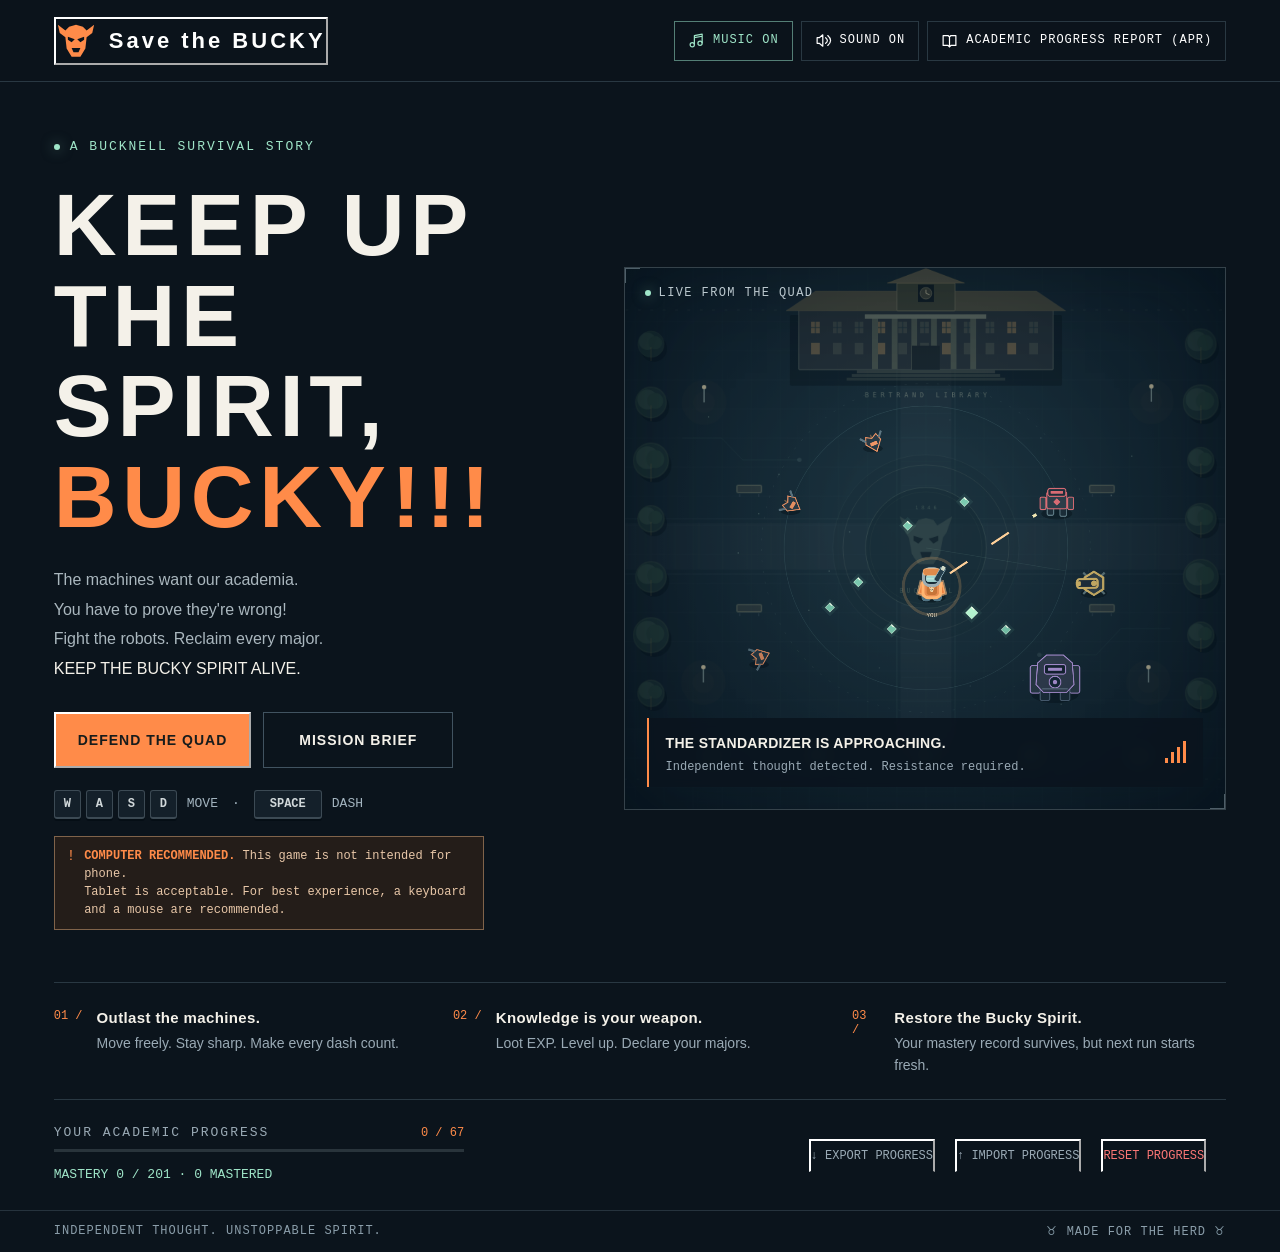
==== commit a5b87cf5: "upd: project reorganization" ====
--- a/main.html
+++ b/main.html
@@ -7,1916 +7,7 @@
 <meta name="description" content="Defend curiosity. Defeat the machines. Restore every Bucknell major in this standalone survival game.">
 <title>Save the Bucky</title>
 <link rel="icon" type="image/svg+xml" sizes="any" href="data:image/svg+xml,%3Csvg%20xmlns%3D%22http%3A%2F%2Fwww.w3.org%2F2000%2Fsvg%22%20viewBox%3D%220%200%2064%2064%22%3E%3Crect%20width%3D%2264%22%20height%3D%2264%22%20rx%3D%2212%22%20fill%3D%22%230b141c%22%2F%3E%3Cg%20transform%3D%22translate%284%204%29%20scale%28.875%29%22%3E%3Cpath%20fill%3D%22%23ff8b49%22%20d%3D%22M6%2019%203%206l12%209%206-6%2011-3%2011%203%206%206L61%206l-3%2013-9%207-2%2018-8%2013H25l-8-13-2-18z%22%2F%3E%3Cpath%20fill%3D%22%230b141c%22%20d%3D%22m19%2025%2011%204-5%205-6-4m26-5-11%204%205%205%206-4M25%2043h14l-3%207h-8z%22%2F%3E%3C%2Fg%3E%3C%2Fsvg%3E">
-<style>
- :root {
-    color-scheme: dark;
-    --bg: #0b141c;
-    --panel: #111e28;
-    --line: #293842;
-    --ink: #f4f1e9;
-    --muted: #9aaab5;
-    --orange: #ff8b49;
-    --mint: #9fe5c8;
-    --red: #fa7675;
-    --blue: #91b7ff;
-    --mono: Consolas,"Liberation Mono",monospace;
-    --sans: "Segoe UI",Arial,sans-serif;
-}
-*  {
-    box-sizing: border-box;
-}
-body  {
-    margin: 0;
-    background: var(--bg);
-    color: var(--ink);
-    font: 15px/1.55 var(--sans);
-    min-height: 100vh;
-}
- a  {
-    color: var(--mint);
-}
-[hidden]  {
-    display: none !important;
-}
-h1,
-h2,
-h3,
-p  {
-    margin: 0;
-}
-::selection  {
-    background: #ff8b4970;
-    color: white;
-}
-.mono,
-.eyebrow,
-.section-label,
-.tag,
-kbd  {
-    font-family: var(--mono);
-}
-.eyebrow,
-.section-label  {
-    font-size: 12px;
-    letter-spacing: 2px;
-    text-transform: uppercase;
-}
-.eyebrow  {
-    color: var(--mint);
-    display: flex;
-    align-items: center;
-    gap: 10px;
-}
-.dot  {
-    display: inline-block;
-    width: 6px;
-    height: 6px;
-    background: var(--mint);
-    border-radius: 50%;
-    box-shadow: 0 0 13px #9fe5c880;
-}
-.section-label  {
-    color: var(--muted);
-}
-.muted  {
-    color: var(--muted);
-}
-.orange  {
-    color: var(--orange);
-}
-.mint  {
-    color: var(--mint);
-}
-.ability-glyph svg  {
-    width: 22px;
-    height: 22px;
-    fill: none;
-    stroke: currentColor;
-    stroke-width: 1.6;
-    stroke-linecap: round;
-    stroke-linejoin: round;
-}
-.mobile-hint  {
-    display: none;
-}
-.device-warning {
-  display: inline-flex;
-  align-items: flex-start;
-  gap: 9px;
-  max-width: 430px;
-  margin-top: 17px;
-  padding: 10px 12px;
-  border: 1px solid #80634a;
-  background: #241d19;
-  color: #e8c7a8;
-  font: 12px/1.5 var(--mono);
-}
-.device-warning strong {
-  color: var(--orange);
-}
-.device-warning-icon {
-  color: var(--orange);
-  font-size: 14px;
-  line-height: 1.4;
-}
-@media (max-width: 760px)  {
-    .desktop-hint  {
-        display: none;
-    }
-    .mobile-hint  {
-        display: inline;
-    }
-}
-.topbar {
-    height:82px;
-    display:flex;
-    align-items:center;
-    justify-content:space-between;
-    gap:20px;
-    padding:0 4.2%;
-    border-bottom:1px solid var(--line);
-    position:relative;
-    z-index:5;
-    background:#0b141cf2
-}
-.brand {
-    display:flex;
-    align-items:center;
-    gap:13px;
-    background:none;
-    padding:0;
-    text-align:left
-}
-.brand-mark {
-    width:40px;
-    height:44px;
-    color:var(--orange)
-}
-.brand strong {
-    display:block;
-    font-size:22px;
-    line-height:1;
-    font-weight:900;
-    letter-spacing:3px
-}
-.brand small {
-    display:block;
-    font:12px var(--mono);
-    letter-spacing:2px;
-    color:var(--muted);
-    margin-top:7px
-}
-.location {
-    font:12px var(--mono);
-    letter-spacing:1.8px;
-    color:#91a0ab;
-    display:flex;
-    align-items:center;
-    gap:12px
-}
-.location .cross {
-    color:var(--orange);
-    font-size:20px
-}
-.top-actions {
-    display:flex;
-    gap:8px
-}
-.icon-btn {
-    height:37px;
-    padding:0 13px;
-    border:1px solid var(--line);
-    background:transparent;
-    display:inline-flex;
-    align-items:center;
-    justify-content:center;
-    gap:8px;
-    font:12px var(--mono);
-    letter-spacing:1px
-}
-.icon-btn:hover {
-    background:#1b2a34;
-    border-color:#5d737f
-}
-.icon {
-    width:17px;
-    height:17px;
-    fill:none;
-    stroke:currentColor;
-    stroke-width:1.7;
-    stroke-linecap:round;
-    stroke-linejoin:round
-}
-.button {
-    display:inline-flex;
-    align-items:center;
-    justify-content:center;
-    gap:18px;
-    min-height:48px;
-    padding:12px 22px;
-    background:var(--orange);
-    color:#171c1c;
-    font-weight:750;
-    font-size:13px;
-    transition:background .15s,transform .15s
-}
-.button:hover {
-    background:#ffa36f;
-    transform:translateY(-1px)
-}
-.button.secondary {
-    background:transparent;
-    color:var(--ink);
-    border:1px solid #415360
-}
-.button.secondary:hover {
-    background:#1e303d
-}
-.button.small {
-    min-height:38px;
-    padding:8px 14px;
-    font-size:12px
-}
-.text-btn {
-    background:none;
-    color:var(--muted);
-    font:12px var(--mono);
-    padding:8px 0;
-    border-bottom:1px solid transparent
-}
-.text-btn:hover {
-    color:var(--ink);
-    border-color:var(--orange)
-}
-.arrow {
-    font-size:24px;
-    line-height:.8
-}
-.tag {
-    display:inline-block;
-    font-size:12px;
-    letter-spacing:1px;
-    padding:4px 7px;
-    border:1px solid #ffffff25;
-    color:var(--muted)
-}
-.tag.new {
-    color:var(--mint);
-    border-color:#9fe5c850;
-    background:#9fe5c80b
-}
-.tag.found {
-    color:var(--orange);
-    border-color:#ff8b4940
-}
-.title-page {
-    max-width:1510px;
-    margin:auto;
-    padding:45px 4.2% 0
-}
-.hero {
-    display:grid;
-    grid-template-columns:minmax(0,.95fr) minmax(0,1.12fr);
-    gap:5%;
-    align-items:center
-}
-.hero-copy {
-    padding:10px 0 20px
-}
-.hero h1 {
-    font-family:Impact,"Arial Black",var(--sans);
-    font-size:clamp(66px,6.8vw,106px);
-    font-weight:900;
-    line-height:.98;
-    letter-spacing:.04em;
-    margin:23px 0
-}
-.hero h1 span {
-    color:var(--orange)
-}
-.hero-description {
-    max-width:410px;
-    color:#aab7be;
-    font-size:15px;
-    line-height:1.85
-}
-.hero-description strong {
-    color:var(--ink);
-    font-weight:500
-}
-.hero-buttons {
-    display:flex;
-    align-items:center;
-    gap:22px;
-    margin-top:28px
-}
-.hero-buttons .button {
-    min-width:184px;
-    min-height:55px
-}
-.control-hint {
-    margin-top:22px;
-    font:12px var(--mono);
-    color:#80949f;
-    display:flex;
-    align-items:center;
-    gap:10px;
-    flex-wrap:wrap
-}
-kbd {
-    font-size:12px;
-    border:1px solid #3c4a54;
-    border-bottom-width:2px;
-    padding:3px 6px;
-    border-radius:3px;
-    color:#d1d8da;
-    background:#14202a
-}
-.hero-art {
-    position:relative;
-    aspect-ratio:1.11;
-    border:1px solid #35424a;
-    overflow:hidden;
-    background:#101e27
-}
-.hero-art::after {
-    content:"";
-    position:absolute;
-    pointer-events:none;
-    inset:0;
-    box-shadow:inset 0 0 100px #030a1055
-}
-.hero-art canvas {
-    width:100%;
-    height:100%;
-    display:block
-}
-.scene-label {
-    position:absolute;
-    left:20px;
-    top:18px;
-    font:12px var(--mono);
-    letter-spacing:1.4px;
-    color:#bbc8ce;
-    z-index:1;
-    display:flex;
-    gap:8px;
-    align-items:center
-}
-.scene-coords {
-    position:absolute;
-    right:18px;
-    top:18px;
-    font:12px var(--mono);
-    color:#6e8998;
-    letter-spacing:1px
-}
-.scene-card {
-    position:absolute;
-    bottom:22px;
-    left:22px;
-    right:22px;
-    border-left:2px solid var(--orange);
-    background:#0a151ee6;
-    backdrop-filter:blur(5px);
-    padding:13px 17px;
-    display:flex;
-    align-items:center;
-    justify-content:space-between;
-    gap:12px;
-    z-index:1
-}
-.scene-card strong {
-    font-size:12px;
-    letter-spacing:.3px
-}
-.scene-card p {
-    font:12px var(--mono);
-    color:var(--muted);
-    margin-top:4px
-}
-.scene-card .signal {
-    display:flex;
-    align-items:end;
-    gap:3px;
-    height:22px
-}
-.signal i {
-    background:var(--orange);
-    width:3px;
-    display:block
-}
-.scene-corner {
-    position:absolute;
-    width:16px;
-    height:16px;
-    border-color:#b8cdd766;
-    border-style:solid;
-    z-index:1
-}
-.scene-corner.a {
-    top:-1px;
-    left:-1px;
-    border-width:2px 0 0 2px
-}
-.scene-corner.b {
-    bottom:-1px;
-    right:-1px;
-    border-width:0 2px 2px 0
-}
-.mission-strip {
-    display:grid;
-    grid-template-columns:repeat(3,1fr);
-    gap:25px;
-    margin:32px 0 25px;
-    padding:23px 0;
-    border-top:1px solid var(--line);
-    border-bottom:1px solid var(--line)
-}
-.mission-step {
-    display:flex;
-    gap:14px
-}
-.step-number {
-    font:12px var(--mono);
-    color:var(--orange);
-    padding-top:3px
-}
-.mission-step h3 {
-    font-size:12px;
-    font-weight:650;
-    margin-bottom:4px
-}
-.mission-step p {
-    font-size:12px;
-    color:var(--muted)
-}
-.home-bottom {
-    display:flex;
-    align-items:center;
-    justify-content:space-between;
-    gap:30px;
-    padding-bottom:24px
-}
-.archive-preview {
-    min-width:260px;
-    width:35%
-}
-.archive-preview-row {
-    display:flex;
-    justify-content:space-between;
-    align-items:center;
-    font:12px var(--mono);
-    margin-bottom:9px
-}
-.progress-track {
-    height:3px;
-    background:#29343b;
-    overflow:hidden
-}
-.progress-track>span {
-    display:block;
-    background:var(--orange);
-    height:100%;
-    transition:width .2s
-}
-.save-actions {
-    display:flex;
-    align-items:center;
-    gap:20px
-}
-.save-status {
-    font:12px var(--mono);
-    color:var(--muted);
-    text-align:right
-}
-.footer {
-    display:flex;
-    justify-content:space-between;
-    align-items:center;
-    color:#667c89;
-    font:12px var(--mono);
-    letter-spacing:1px;
-    border-top:1px solid #26333d;
-    padding:13px 4.2%;
-    gap:15px
-}
-.footer strong {
-    color:#8196a2;
-    font-weight:400
-}
-.award-link {
-  display:inline-flex;
-  align-items:center;
-  gap:10px;
-  color:#17201f;
-  margin-top:20px;
-  font:700 13px var(--mono);
-  letter-spacing:.8px;
-  background:var(--mint);
-  padding:13px 17px;
-  border:1px solid #d6ffe9;
-  box-shadow:0 0 0 4px #9fe5c815,0 8px 25px #9fe5c825;
-  transition:background .15s,transform .15s,box-shadow .15s
-}
-.award-link:hover {
-  background:#c5f8dd;
-  transform:translateY(-2px);
-  box-shadow:0 0 0 5px #9fe5c825,0 12px 30px #9fe5c83d
-}
-.celebration {
-  position:absolute;
-  inset:0 0 auto;
-  height:310px;
-  overflow:hidden;
-  pointer-events:none;
-  visibility:hidden;
-  opacity:0;
-  z-index:0
-}
-.celebration.active {
-  visibility:visible;
-  opacity:1
-}
-.celebration-piece {
-  position:absolute;
-  top:-24px;
-  left:var(--start);
-  width:var(--width);
-  height:var(--height);
-  background:var(--piece-color);
-  opacity:0;
-  border-radius:1px;
-  animation:celebration-fall var(--duration) cubic-bezier(.35,.05,.85,.65) var(--delay) both
-}
-@keyframes celebration-fall {
-  0% {opacity:0;transform:translate3d(0,0,0) rotate(0deg) rotateY(0deg)}
-  12% {opacity:.85}
-  72% {opacity:.75}
-  100% {opacity:0;transform:translate3d(var(--drift),340px,0) rotate(var(--spin)) rotateY(240deg)}
-}
-@media(prefers-reduced-motion:reduce) {
-  .award-link {transition:none}
-}
-.game-view {
-    height:calc(100dvh - 82px);
-    padding:19px 2% 20px;
-    min-height:470px
-}
-.game-layout {
-    height:100%;
-    display:grid;
-    grid-template-columns:minmax(0,1fr) 235px;
-    gap:20px;
-    max-width:1800px;
-    margin:auto
-}
-.arena-wrap {
-    position:relative;
-    border:1px solid #36454e;
-    overflow:hidden;
-    background:#0b1922;
-    min-width:0;
-    touch-action:none
-}
-.arena-wrap canvas {
-    width:100%;
-    height:100%;
-    display:block
-}
-.arena-hud {
-    position:absolute;
-    top:18px;
-    left:20px;
-    right:20px;
-    display:flex;
-    justify-content:space-between;
-    gap:10px;
-    pointer-events:none
-}
-.health-block {
-    min-width:150px
-}
-.hud-label {
-    font:12px var(--mono);
-    letter-spacing:1.5px;
-    color:#a4b7c3;
-    margin-bottom:7px;
-    display:flex;
-    gap:9px;
-    align-items:center
-}
-.health-bar {
-    height:6px;
-    background:#35404a;
-    width:155px;
-    border:1px solid #60717a40
-}
-.health-bar span {
-    height:100%;
-    display:block;
-    background:var(--mint);
-    transition:width .12s
-}
-.health-value {
-    font:12px var(--mono);
-    margin-top:5px;
-    color:#8caaac
-}
-.timer {
-    text-align:center;
-    font:25px var(--mono);
-    letter-spacing:1px;
-    color:#ecf0e9;
-    text-shadow:0 2px 10px #001
-}
-.timer small {
-    display:block;
-    font:12px var(--mono);
-    letter-spacing:2px;
-    color:#87a1ae;
-    margin-top:2px
-}
-.arena-sector {
-    font:12px var(--mono);
-    color:#738f9e;
-    letter-spacing:1px;
-    text-align:right
-}
-.arena-sector strong {
-    display:block;
-    color:var(--orange);
-    font-size:12px;
-    font-weight:400;
-    margin-top:6px
-}
-.arena-bottom {
-    position:absolute;
-    bottom:17px;
-    left:20px;
-    right:20px;
-    pointer-events:none
-}
-.xp-label {
-    font:12px var(--mono);
-    letter-spacing:1px;
-    display:flex;
-    justify-content:space-between;
-    margin-bottom:7px;
-    color:#a5bbcc
-}
-.xp-label strong {
-    color:var(--mint);
-    font-weight:400
-}
-.xp-bar {
-    height:5px;
-    background:#233844
-}
-.xp-bar span {
-    display:block;
-    height:100%;
-    background:var(--mint);
-    box-shadow:0 0 12px #9fe5c84d;
-    transition:width .12s
-}
-.dash-status {
-    position:absolute;
-    bottom:52px;
-    left:20px;
-    display:flex;
-    align-items:center;
-    gap:9px;
-    font:12px var(--mono);
-    letter-spacing:1px;
-    color:var(--muted);
-    pointer-events:none
-}
-.dash-status.ready {
-    color:var(--orange)
-}
-.dash-track {
-    width:40px;
-    height:3px;
-    background:#35424b
-}
-.dash-track span {
-    display:block;
-    height:100%;
-    background:var(--orange)
-}
-.game-tip {
-    position:absolute;
-    top:43%;
-    left:50%;
-    transform:translate(-50%,-50%);
-    background:#0a1924ef;
-    border:1px solid #47636e;
-    padding:12px 20px;
-    text-align:center;
-    pointer-events:none;
-    font:12px var(--mono);
-    color:#d8e4e8;
-    max-width:85%;
-    white-space:nowrap
-}
-.game-tip small {
-    display:block;
-    font:12px var(--mono);
-    color:var(--mint);
-    margin-top:6px
-}
-.sidebar {
-    display:flex;
-    flex-direction:column;
-    padding:6px 0;
-    min-height:0
-}
-.sidebar-heading {
-    display:flex;
-    justify-content:space-between;
-    align-items:center
-}
-.live-badge {
-    font:12px var(--mono);
-    color:var(--mint);
-    display:flex;
-    gap:6px;
-    align-items:center
-}
-.run-stats {
-    display:grid;
-    grid-template-columns:1fr 1fr;
-    margin:17px 0 20px;
-    padding-bottom:18px;
-    border-bottom:1px solid var(--line);
-    gap:12px
-}
-.stat-number {
-    font:28px var(--mono);
-    line-height:1.2
-}
-.stat-label {
-    font:12px var(--mono);
-    color:var(--muted);
-    letter-spacing:1px;
-    margin-top:5px
-}
-.loadout {
-    flex:1;
-    overflow:auto;
-    min-height:60px;
-    max-height:55vh;
-    margin:12px 0 18px;
-    scrollbar-width:thin;
-    scrollbar-color:#485760 transparent
-}
-.empty-loadout {
-    padding:16px 13px;
-    border:1px dashed #314451;
-    color:#8ca1ad;
-    font-size:12px;
-    line-height:1.8
-}
-.empty-loadout strong {
-    display:block;
-    color:#c6d1d7;
-    font-weight:500;
-    margin-bottom:5px
-}
-.loadout-item {
-    display:flex;
-    align-items:center;
-    gap:9px;
-    padding:10px 0;
-    border-bottom:1px solid #283741
-}
-.ability-glyph {
-    width:34px;
-    height:34px;
-    display:flex;
-    align-items:center;
-    justify-content:center;
-    color:var(--orange);
-    background:#ff8b490b;
-    border:1px solid #ff8b4928;
-    font:16px var(--mono);
-    flex-shrink:0
-}
-.loadout-item strong {
-    font-size:12px;
-    display:block;
-    line-height:1.5
-}
-.loadout-item small {
-    font:12px var(--mono);
-    color:#8ea5b2
-}
-.loadout-item .rank {
-    margin-left:auto;
-    font:12px var(--mono);
-    color:var(--orange)
-}
-.sidebar-archive {
-    border:1px solid #35424a;
-    padding:13px;
-    margin-bottom:14px
-}
-.sidebar-archive .archive-preview-row {
-    font-size:12px
-}
-.sidebar-archive p {
-    font-size:12px;
-    color:var(--muted);
-    margin-top:9px
-}
-.sidebar-buttons {
-    display:flex;
-    gap:8px
-}
-.sidebar-buttons button {
-    flex:1
-}
-.sidebar-hint {
-    font:12px var(--mono);
-    color:#6f8795;
-    margin-top:14px;
-    line-height:1.9
-}
-.touch-controls {
-    position:absolute;
-    bottom:72px;
-    left:22px;
-    right:22px;
-    display:none;
-    justify-content:space-between;
-    align-items:end;
-    pointer-events:none
-}
-.touch-pad {
-    width:110px;
-    height:110px;
-    border:1px solid #7898ae60;
-    border-radius:50%;
-    background:#0e26345c;
-    position:relative;
-    pointer-events:auto;
-    touch-action:none
-}
-.touch-knob {
-    position:absolute;
-    left:36px;
-    top:36px;
-    width:36px;
-    height:36px;
-    border:1px solid #9fe5c875;
-    border-radius:50%;
-    background:#9fe5c820;
-    pointer-events:none
-}
-.touch-dash {
-    border:1px solid #ff8b4990;
-    background:#2b241ed9;
-    border-radius:50%;
-    width:64px;
-    height:64px;
-    color:var(--orange);
-    font:12px var(--mono);
-    pointer-events:auto;
-    touch-action:none
-}
-dialog {
-    color:var(--ink);
-    background:#10202b;
-    border:1px solid #4b606d;
-    padding:0;
-    max-width:calc(100vw - 32px);
-    max-height:calc(100dvh - 40px);
-    box-shadow:0 30px 140px #000a;
-    overscroll-behavior:contain
-}
-dialog::backdrop {
-    background:#020910c9;
-    backdrop-filter:blur(7px)
-}
-.dialog-pad {
-    padding:33px
-}
-.dialog-top {
-    display:flex;
-    justify-content:space-between;
-    align-items:center;
-    gap:20px;
-    margin-bottom:24px
-}
-.close-btn {
-    width:32px;
-    height:32px;
-    border:1px solid #3d525f;
-    background:none;
-    color:var(--muted);
-    font-size:22px;
-    line-height:1
-}
-.close-btn:hover {
-    color:var(--ink);
-    background:#243943
-}
-.dialog-title {
-    font-family:Impact,"Arial Black",var(--sans);
-    font-weight:800;
-    font-size:42px;
-    line-height:1.14;
-    letter-spacing:.035em;
-    margin:12px 0
-}
-.dialog-sub {
-    color:#aabac3;
-    font-size:13px;
-    line-height:1.8
-}
-.upgrade-dialog {
-    width:970px
-}
-.upgrade-heading {
-    display:flex;
-    align-items:end;
-    justify-content:space-between;
-    gap:20px
-}
-.level-medallion {
-    width:68px;
-    height:68px;
-    border:1px solid #ff8b4970;
-    display:flex;
-    flex-direction:column;
-    align-items:center;
-    justify-content:center;
-    color:var(--orange);
-    font:28px var(--mono);
-    flex-shrink:0
-}
-.level-medallion small {
-    font-size:12px;
-    letter-spacing:2px
-}
-.upgrade-grid {
-    display:grid;
-    grid-template-columns:repeat(3,1fr);
-    gap:14px;
-    margin-top:27px
-}
-.upgrade-card {
-    text-align:left;
-    position:relative;
-    min-height:270px;
-    padding:21px;
-    background:#152732;
-    border:1px solid #405564;
-    display:flex;
-    flex-direction:column;
-    align-items:stretch;
-    transition:border-color .15s,background .15s,transform .15s
-}
-.upgrade-card:hover,.upgrade-card:focus-visible {
-    border-color:var(--orange);
-    background:#1d303a;
-    transform:translateY(-3px)
-}
-.upgrade-card-top {
-    display:flex;
-    justify-content:space-between;
-    align-items:center;
-    margin-bottom:20px
-}
-.upgrade-card .ability-glyph {
-    width:45px;
-    height:45px;
-    font-size:23px
-}
-.college-label {
-    font:12px var(--mono);
-    letter-spacing:1px;
-    color:#93a7b3;
-    text-transform:uppercase;
-    margin-bottom:7px
-}
-.upgrade-card h3 {
-    font-size:17px;
-    font-weight:650;
-    line-height:1.3;
-    margin-bottom:12px
-}
-.upgrade-card .ability-name {
-    font:12px var(--mono);
-    color:var(--orange);
-    margin-top:auto;
-    padding-top:8px
-}
-.upgrade-card p {
-    font-size:12px;
-    color:#bcc9cf;
-    line-height:1.75;
-    margin-top:7px
-}
-.choose-label {
-    display:flex;
-    justify-content:space-between;
-    align-items:center;
-    border-top:1px solid #405361;
-    margin-top:18px;
-    padding-top:13px;
-    font:12px var(--mono);
-    color:var(--mint)
-}
-.dialog-foot {
-    font:12px var(--mono);
-    color:#8fa6b3;
-    margin-top:23px;
-    display:flex;
-    justify-content:space-between;
-    gap:15px;
-    line-height:1.8
-}
-.small-dialog {
-    width:480px
-}
-.stack-actions {
-    display:grid;
-    gap:11px;
-    margin-top:25px
-}
-.settings-row {
-    display:flex;
-    align-items:center;
-    justify-content:space-between;
-    gap:15px;
-    padding:15px 0;
-    border-bottom:1px solid var(--line);
-    font-size:12px
-}
-.settings-row input {
-    accent-color:var(--orange);
-    width:16px;
-    height:16px
-}
-.result-dialog {
-    width:620px
-}
-.result-stats {
-    display:grid;
-    grid-template-columns:repeat(3,1fr);
-    gap:18px;
-    margin:25px 0;
-    padding:20px 0;
-    border-top:1px solid var(--line);
-    border-bottom:1px solid var(--line)
-}
-.result-stats .stat-number {
-    color:var(--orange)
-}
-.result-majors {
-    display:flex;
-    flex-wrap:wrap;
-    gap:6px;
-    margin:10px 0;
-    max-height:130px;
-    overflow:auto
-}
-.result-actions {
-    display:flex;
-    gap:12px;
-    margin-top:25px
-}
-.result-actions .button {
-    flex:1
-}
-.collection-dialog {
-    width:1120px
-}
-.collection-tools {
-    display:flex;
-    gap:10px;
-    margin:23px 0 17px;
-    flex-wrap:wrap
-}
-.search-field {
-    flex:1;
-    min-width:180px;
-    background:#0d1922;
-    color:var(--ink);
-    border:1px solid #3a515f;
-    padding:11px 13px;
-    font-size:12px
-}
-.collection-tools select {
-    background:#0d1922;
-    color:#bccbd2;
-    border:1px solid #3a515f;
-    padding:8px 10px;
-    font-size:12px;
-    max-width:100%
-}
-.college-tabs {
-    display:flex;
-    gap:7px;
-    flex-wrap:wrap
-}
-.filter-btn {
-    padding:7px 12px;
-    border:1px solid #324957;
-    color:#97adbb;
-    background:transparent;
-    font:12px var(--mono)
-}
-.filter-btn[aria-pressed="true"] {
-    border-color:var(--orange);
-    color:var(--orange);
-    background:#ff8b490a
-}
-.collection-list {
-    display:grid;
-    grid-template-columns:repeat(3,1fr);
-    gap:10px;
-    margin-top:17px;
-    max-height:45vh;
-    overflow:auto;
-    padding:2px;
-    scrollbar-width:thin;
-    scrollbar-color:#526673 #11202a
-}
-.collection-card {
-    padding:15px;
-    border:1px solid #324553;
-    min-height:137px;
-    background:#12232e
-}
-.collection-card.discovered {
-    border-color:#857052;
-    background:#272a29
-}
-.collection-card .card-status {
-    font:12px var(--mono);
-    letter-spacing:1px;
-    color:#778e9b;
-    display:flex;
-    justify-content:space-between;
-    margin-bottom:8px
-}
-.collection-card.discovered .card-status {
-    color:var(--orange)
-}
-.collection-card h3 {
-    font-size:12px;
-    font-weight:600;
-    line-height:1.45
-}
-.collection-card p {
-    font-size:12px;
-    line-height:1.65;
-    color:#97adba;
-    margin-top:7px
-}
-.collection-card .ability-name {
-    color:#bdd1d9;
-    font:12px var(--mono);
-    margin-top:8px
-}
-.collection-note {
-    font:12px/1.8 var(--mono);
-    color:#8198a5;
-    margin-top:18px
-}
-.no-results {
-    padding:30px;
-    color:var(--muted);
-    grid-column:1/-1;
-    text-align:center
-}
-.victory-dialog {
-    width:660px;
-    text-align:center;
-  position:fixed;
-  inset:0;
-  margin:auto;
-  overflow:auto;
-  background:radial-gradient(ellipse at 50% 30%,#3c372b,#10202b 70%)
-}
-.victory-dialog > .dialog-pad {
-  position:relative;
-  z-index:1
-}
-.victory-dialog > .celebration {
-  position:absolute;
-  z-index:0
-}
-.victory-dialog .eyebrow {
-    justify-content:center;
-    color:var(--orange)
-}
-.victory-mascots {
-    display:flex;
-    justify-content:center;
-  align-items:flex-end;
-    gap:28px;
-    position:relative;
-    margin:17px auto 0
-}
-.victory-mascot {
-  display:flex;
-  flex-direction:column;
-  align-items:center;
-  width:160px
-}
-.victory-mascot.digger {
-  width:132px
-}
-.victory-mascot svg {
-    height:160px;
-    width:160px;
-    filter:drop-shadow(0 0 25px #ff8b4920)
-}
-.victory-mascot svg.digger {
-    height:132px;
-    width:132px
-}
-.mascot-label {
-    font:12px var(--mono);
-    letter-spacing:2px;
-    color:var(--orange);
-  margin-top:5px;
-  line-height:1.4
-}
-.victory-dialog .dialog-title {
-    font-size:46px
-}
-#victory-title:focus {
-    outline:none
-}
-.seal {
-    font-size:34px;
-    color:var(--orange);
-    position:absolute;
-    top:22px;
-    left:calc(50% - 10px)
-}
-.import-summary {
-    background:#0c1923;
-    border:1px solid #39505f;
-    padding:17px;
-    margin:20px 0;
-    font:12px/2 var(--mono);
-    color:var(--mint)
-}
-.toast {
-    position:fixed;
-    bottom:24px;
-    left:50%;
-    transform:translateX(-50%);
-    background:#233b45;
-    border:1px solid #6c9699;
-    padding:13px 20px;
-    color:#e8f3ed;
-    font:12px/1.7 var(--mono);
-    z-index:100;
-    max-width:calc(100vw - 32px);
-    width:max-content;
-    box-shadow:0 8px 40px #0007
-}
-.toast.error {
-    border-color:var(--red);
-    background:#39272b
-}
-.sr-only {
-    position:absolute;
-    clip:rect(0,0,0,0);
-    width:1px;
-    height:1px;
-    overflow:hidden;
-    white-space:nowrap
-}
-.error-panel {
-    padding:30px;
-    text-align:center;
-    color:var(--red)
-}
-@media(min-width:1550px) {
-    .title-page {
-        padding-top:55px
-    }
-    .hero-art {
-        max-height:600px
-    }
-    .hero h1 {
-        font-size:108px
-    }
-    .hero-description {
-        font-size:17px
-    }
-}
-@media(max-width:1050px) {
-    .location {
-        display:none
-    }
-    .title-page {
-        padding-top:30px
-    }
-    .hero {
-        gap:4%
-    }
-    .hero h1 {
-        font-size:73px
-    }
-    .hero-description {
-        font-size:13px
-    }
-    .hero-buttons {
-        gap:12px
-    }
-    .hero-buttons .button {
-        min-width:160px
-    }
-    .hero-buttons .text-btn {
-        font-size:12px
-    }
-    .scene-coords {
-        display:none
-    }
-    .mission-strip {
-        gap:15px
-    }
-    .game-layout {
-        grid-template-columns:minmax(0,1fr) 195px;
-        gap:14px
-    }
-    .game-view {
-        padding:12px
-    }
-    .sidebar .section-label {
-        font-size:12px
-    }
-    .dialog-pad {
-        padding:27px
-    }
-    .upgrade-card {
-        padding:16px
-    }
-}
-@media(max-width:760px) {
-    .topbar {
-        height:68px;
-        padding:0 20px
-    }
-    .brand-mark {
-        width:31px;
-        height:35px
-    }
-    .brand strong {
-        font-size:18px
-    }
-    .brand small {
-        font-size:12px;
-        letter-spacing:1.5px
-    }
-    .top-actions .icon-btn {
-        padding:0 10px;
-        font-size:12px
-    }
-    .top-actions .button-label {
-        display:none
-    }
-    .title-page {
-        padding:28px 22px 0
-    }
-    .hero {
-        grid-template-columns:1fr;
-        gap:20px
-    }
-    .hero h1 {
-        font-size:clamp(52px,14vw,90px);
-        margin:18px 0
-    }
-    .hero-description {
-        max-width:490px;
-        font-size:14px
-    }
-    .hero-art {
-        aspect-ratio:1.42
-    }
-    .hero-copy {
-        padding-bottom:0
-    }
-    .hero-buttons {
-        margin-top:22px
-    }
-    .mission-strip {
-        grid-template-columns:1fr;
-        gap:16px;
-        margin-top:25px;
-        padding:22px 0
-    }
-    .mission-step h3 {
-        font-size:13px
-    }
-    .mission-step p {
-        font-size:12px
-    }
-    .home-bottom {
-        align-items:start;
-        flex-direction:column;
-        gap:20px
-    }
-    .archive-preview {
-        width:100%;
-        min-width:0
-    }
-    .save-actions {
-        width:100%;
-        justify-content:space-between;
-        gap:10px
-    }
-    .save-status {
-        font-size:12px;
-        max-width:150px
-    }
-    .footer {
-        font-size:12px;
-        padding:13px 22px;
-        flex-wrap:wrap
-    }
-    .game-view {
-        height:calc(100dvh - 68px);
-        min-height:390px;
-        padding:8px
-    }
-    .game-layout {
-        grid-template-columns:1fr;
-        gap:0
-    }
-    .sidebar {
-        display:none
-    }
-    .arena-hud {
-        top:12px;
-        left:12px;
-        right:12px
-    }
-    .health-block {
-        min-width:100px
-    }
-    .health-bar {
-        width:110px
-    }
-    .timer {
-        font-size:20px
-    }
-    .arena-sector {
-        font-size:12px
-    }
-    .arena-bottom {
-        left:12px;
-        right:12px;
-        bottom:12px
-    }
-    .dash-status {
-        left:12px;
-        bottom:47px
-    }
-    .game-tip {
-        font-size:12px;
-        padding:10px 12px;
-        white-space:normal;
-        width:max-content
-    }
-    .collection-list {
-        grid-template-columns:repeat(2,1fr);
-        max-height:44vh
-    }
-    .dialog-pad {
-        padding:23px
-    }
-    .dialog-title {
-        font-size:35px
-    }
-    .upgrade-grid {
-        gap:9px
-    }
-    .upgrade-card {
-        min-height:255px;
-        padding:13px
-    }
-    .upgrade-card h3 {
-        font-size:14px
-    }
-    .upgrade-card-top {
-        margin-bottom:13px
-    }
-    .upgrade-card .ability-glyph {
-        width:32px;
-        height:32px;
-        font-size:18px
-    }
-    .upgrade-card p {
-        font-size:12px
-    }
-    .dialog-foot {
-        font-size:12px
-    }
-    .upgrade-dialog {
-        max-height:calc(100dvh - 22px)
-    }
-    .scene-card {
-        bottom:17px;
-        left:17px;
-        right:17px
-    }
-    .scene-label {
-        font-size:12px
-    }
-    .touch-controls {
-        display:flex
-    }
-}
-@media(max-width:480px) {
-    .upgrade-grid {
-        grid-template-columns:1fr;
-        gap:9px
-    }
-    .upgrade-card {
-        min-height:0;
-        padding:13px 16px;
-        display:grid;
-        grid-template-columns:1fr auto;
-        gap:3px 12px
-    }
-    .upgrade-card-top {
-        grid-column:2;
-        grid-row:1/5;
-        margin:0;
-        flex-direction:column;
-        gap:10px;
-        align-self:center
-    }
-    .upgrade-card h3 {
-        margin:0;
-        font-size:14px
-    }
-    .upgrade-card .college-label {
-        font-size:12px;
-        margin:0
-    }
-    .upgrade-card .ability-name {
-        padding:0;
-        margin-top:5px;
-        font-size:12px
-    }
-    .upgrade-card p {
-        grid-column:1;
-        margin-top:3px;
-        font-size:12px
-    }
-    .choose-label {
-        display:none
-    }
-    .upgrade-grid {
-        margin-top:15px
-    }
-    .dialog-title {
-        font-size:29px
-    }
-    .dialog-sub {
-        font-size:12px
-    }
-    .dialog-top {
-        margin-bottom:16px
-    }
-    .dialog-pad {
-        padding:20px
-    }
-    .level-medallion {
-        width:48px;
-        height:55px;
-        font-size:24px
-    }
-    .upgrade-dialog .dialog-foot {
-        margin-top:15px
-    }
-    .collection-list {
-        grid-template-columns:1fr
-    }
-    .collection-dialog .dialog-title {
-        font-size:29px
-    }
-    .collection-card {
-        min-height:0
-    }
-    .result-stats {
-        gap:9px
-    }
-    .result-stats .stat-number {
-        font-size:25px
-    }
-    .result-actions {
-        flex-direction:column
-    }
-    .victory-mascots {
-        gap:12px
-    }
-    .victory-mascot {
-      width:135px
-    }
-    .victory-mascot.digger {
-      width:115px
-    }
-    .victory-mascot svg {
-        width:135px;
-        height:135px
-    }
-    .victory-mascot svg.digger {
-        width:115px;
-        height:115px
-    }
-    .victory-dialog .dialog-title {
-        font-size:35px
-    }
-    .scene-card p {
-        font-size:12px
-    }
-    .hero-buttons .text-btn {
-        font-size:12px
-    }
-    .arena-sector {
-        max-width:90px
-    }
-    .toast {
-        font-size:12px
-    }
-}
-@media(pointer:fine) and (min-width:761px) {
-    .touch-controls {
-        display:none
-    }
-}
-@media(prefers-reduced-motion:reduce) {
-    *,*::before,*::after {
-        scroll-behavior:auto!important;
-        transition:none!important;
-        animation:none!important
-    }
-}
-body.reduce-motion *,body.reduce-motion *::before,body.reduce-motion *::after {
-    transition:none!important;
-    animation:none!important
-}
-body  {
-    font-size: 16px;
-}
-.hero h1  {
-    letter-spacing: .065em;
-}
-.dialog-title  {
-    letter-spacing: .06em;
-}
-.eyebrow,
-.section-label  {
-    font-size: 13px;
-}
-.hud-label,
-.stat-label,
-.sidebar-hint  {
-    font-size: 13px;
-}
-.hero-description  {
-    font-size: 16px;
-}
-.hero h1  {
-    line-height: 1.04;
-}
-h2,
-h3  {
-    overflow-wrap: break-word;
-}
-.mission-step h3,
-.upgrade-card h3,
-.collection-card h3  {
-    letter-spacing: .025em;
-}
-.mission-step h3  {
-    font-size: 15px;
-}
-.mission-step p,
-.scene-card strong,
-.button,
-.button.small,
-.dialog-sub,
-.settings-row,
-.search-field,
-.collection-card p,
-.collection-tools select  {
-    font-size: 14px;
-}
-.upgrade-card h3  {
-    font-size: 19px;
-}
-.upgrade-card p  {
-    font-size: 14px;
-}
-.collection-card h3  {
-    font-size: 15px;
-}
-.loadout-item strong,
-.empty-loadout,
-.sidebar-archive p  {
-    font-size: 13px;
-}
-.loadout-item > div  {
-    min-width: 0;
-}
-.loadout-item .rank  {
-    flex-shrink: 0;
-}
-.collection-card .card-status  {
-    gap: 6px;
-    flex-wrap: wrap;
-}
-.archive-preview-row  {
-    gap: 10px;
-    flex-wrap: wrap;
-}
-.hero-buttons,
-.save-actions  {
-    flex-wrap: wrap;
-}
-.save-status  {
-    max-width: 230px;
-    line-height: 1.6;
-}
-.footer  {
-    color: #8b9eaa;
-}
-.control-hint  {
-    color: #a3b4bf;
-}
-.sidebar .section-label  {
-    letter-spacing: 1.4px;
-}
-.game-tip  {
-    white-space: normal;
-    width: max-content;
-    line-height: 1.7;
-}
-.arena-hud  {
-    text-shadow: 0 1px 4px #07131e;
-}
-@media(max-width:1280px) {
-    .location,.scene-coords {
-        display:none
-    }
-}
-@media(max-width:1050px) {
-    .game-layout {
-        grid-template-columns:minmax(0,1fr) 225px
-    }
-}
-@media(max-width:760px) {
-    .game-layout {
-        grid-template-columns:1fr
-    }
-    .hero-buttons {
-        gap:16px
-    }
-    .save-status {
-        max-width:none;
-        width:100%;
-        text-align:left
-    }
-    .arena-hud {
-        display:grid;
-        grid-template-columns:minmax(0,1fr) minmax(0,1fr);
-        row-gap:10px
-    }
-    .timer {
-        text-align:right
-    }
-    .arena-sector {
-        grid-column:1/-1;
-        display:flex;
-        align-items:center;
-        justify-content:space-between;
-        max-width:none;
-        font-size:0;
-        letter-spacing:0
-    }
-    .arena-sector strong {
-        font-size:12px;
-        margin:0
-    }
-    #mobile-kills {
-        font-size:12px
-    }
-    .upgrade-card h3 {
-        font-size:17px
-    }
-    .upgrade-card p {
-        font-size:13px
-    }
-    .dialog-foot {
-        flex-wrap:wrap
-    }
-    .collection-note {
-        line-height:1.7
-    }
-}
-@media(max-width:480px) {
-    .brand small {
-        display:none
-    }
-    .upgrade-card .college-label {
-        font-size:12px;
-        letter-spacing:.5px
-    }
-    .dialog-sub {
-        font-size:14px
-    }
-    .hero-art {
-        aspect-ratio:1.2
-    }
-    .scene-label {
-        font-size:12px;
-        letter-spacing:1px
-    }
-    .scene-card {
-        padding:12px
-    }
-    .dialog-title {
-        letter-spacing:.03em
-    }
-}
-/* Readable controls and a compact combat report at every viewport size. */
-.hero-buttons {gap:12px; align-items:stretch}
-.hero-buttons .button {min-width:190px; min-height:56px; font:750 14px var(--sans); letter-spacing:1px; padding:16px 22px}
-kbd {display:inline-flex; align-items:center; justify-content:center; min-width:27px; height:29px; padding:0 7px; line-height:1; vertical-align:middle; font:600 12px var(--mono); box-shadow:0 2px 0 #050e15}
-.key-group {display:inline-flex; align-items:center; gap:5px}
-.key-group kbd:last-of-type {margin-right:5px}
-kbd.space-key {min-width:68px}
-.control-hint {font-size:13px; gap:14px; line-height:1.6}
-.health-value, .timer small, .arena-sector, .arena-sector strong {font-size:13px}
-.button, .icon-btn {line-height:1.3}
-.icon-btn {min-height:40px; white-space:nowrap}
-.top-actions {flex-shrink:0}
-.brand {flex-shrink:0}
-.location {display:none}
-.icon-btn[aria-pressed="true"] {border-color:#697e85; color:var(--muted)}
-#music-button[aria-pressed="true"] {border-color:#547f76; color:var(--mint)}
-.game-layout {position:relative}
-.game-layout.sidebar-hidden {grid-template-columns:minmax(0,1fr)}
-.sidebar-hidden .sidebar {display:none}
-.sidebar {min-height:0}
-.combat-summary {position:absolute; top:96px; left:20px; right:20px; display:flex; flex-wrap:wrap; gap:8px 20px; pointer-events:none; color:#d1e0e3; font:12px/1.5 var(--mono); text-shadow:0 1px 4px #07131e}
-.combat-summary span {padding:3px 8px; background:#0b1922cc; border:1px solid #49647055}
-#compact-discoveries {color:var(--orange)}
-#compact-archive {color:var(--mint)}
-#wave-countdown {display:block; margin-top:5px; color:#acbdc5; font-size:12px; letter-spacing:.3px}
-.boss-hud {position:absolute; top:143px; left:50%; transform:translateX(-50%); width:min(420px,calc(100% - 40px)); padding:10px 12px; background:#101927eb; border:1px solid #ed79876b; pointer-events:none}
-.boss-heading {display:flex; justify-content:space-between; align-items:center; gap:8px; font:12px/1.5 var(--mono); color:#ffc2cb; margin-bottom:6px}
-.boss-heading strong {letter-spacing:1px}
-.boss-meter {height:6px; background:#412c40}
-.boss-meter span {display:block; height:100%; background:#f67d99; width:100%; transition:width .1s}
-@media(min-width:1650px) {.location {display:flex} .game-active .location {display:none}}
-@media(max-width:1200px) {.game-active .top-actions .button-label {display:none}}
-@media(max-width:1050px) {.top-actions .button-label {display:none}}
-@media(max-width:760px) {
- .topbar {padding:0 12px; gap:8px}
- .top-actions {gap:5px}
- .top-actions .icon-btn {width:36px; padding:0; min-height:40px}
- .game-active .brand strong {display:none}
- .hero-buttons .button {flex:1 1 190px; min-width:0}
- .hero-buttons {gap:10px}
- .combat-summary {top:129px; left:12px; right:12px; gap:5px 10px}
- .combat-summary span {border:0; padding:1px 3px}
- .arena-sector {flex-wrap:wrap; gap:4px}
- #wave-countdown {margin:0; font-size:12px}
- .boss-hud {top:186px; width:calc(100% - 24px)}
- .game-layout:not(.sidebar-hidden) .sidebar {display:flex; position:absolute; top:8px; right:8px; bottom:8px; z-index:4; width:min(290px,calc(100% - 16px)); background:#111e28f7; padding:18px; border:1px solid #617982; box-shadow:0 12px 40px #030c17; overflow:auto}
- .sidebar-hidden .sidebar {display:none}
- .sidebar .loadout {min-height:85px}
-}
-@media(max-width:380px) {.brand strong {font-size:15px; letter-spacing:1px} .brand {gap:6px}}
-.mastery-summary {display:grid; grid-template-columns:repeat(3,minmax(0,1fr)); gap:10px; margin:20px 0 10px}
-.mastery-summary > div {background:#0c1923; border:1px solid #39505f; padding:12px}
-.mastery-summary strong {display:block; font:24px var(--mono); color:var(--mint)}
-.mastery-summary span {font:12px/1.5 var(--mono); color:#b5c6cf}
-.mastery-note {font:13px/1.65 var(--mono); color:var(--mint); margin-top:12px}
-.mastery-pips {display:inline-flex; gap:5px; margin-right:8px; vertical-align:middle}
-.mastery-pips i {width:17px; height:5px; background:#344753; border-radius:2px}
-.mastery-pips i.earned {background:var(--mint)}
-.collection-card.mastered {border-color:#75bfa066}
-.mastery-guide {color:#adbec7; font-size:14px; line-height:1.7; margin:12px 0}
-.reset-link {color:var(--red)}
-.button.danger {background:#f29a92; color:#291817}
-.button.danger:hover {background:#ffb7ae}
-@media(max-width:480px) {.mastery-summary {gap:6px} .mastery-summary > div {padding:10px 7px} .mastery-summary span {font-size:12px; letter-spacing:0}}
-</style>
+<link rel="stylesheet" href="styles/main.css">
 </head>
 
 <body>
@@ -2730,2426 +821,9 @@
 </div>
 <noscript>
   <div class="error-panel">
-    This game needs JavaScript enabled in your browser. Everything runs locally in this HTML file.
+    JavaScript is required for this game to run offline on your browser.
   </div>
 </noscript>
-<script>
-'use strict';
-(() => {
-const $ = (id) => document.getElementById(id);
-const clamp = (n, a, b) => Math.max(a, Math.min(b, n));
-const rand = (a, b) => a + Math.random() * (b - a);
-const pick = (array) => array[Math.floor(Math.random() * array.length)];
-const dist2 = (a, b) => (a.x - b.x) ** 2 + (a.y - b.y) ** 2;
-const formatTime = (time) =>
-  `${Math.floor(time / 60).toString().padStart(2, '0')}:${Math.floor(
-    time % 60,
-  )
-    .toString()
-    .padStart(2, '0')}`;
-const COLLEGES = {
-  as: 'Arts & Sciences',
-  en: 'Engineering',
-  mg: 'Management',
-};
-const EFFECTS = {
- power:{glyph:'↗',name:'Power',desc:'+14% attack damage.'},
- haste:{glyph:'»',name:'Tempo',desc:'Fire 12% faster; excess speed becomes damage.'},
- pierce:{glyph:'↠',name:'Piercing',desc:'Bolts pierce one more robot; +5% damage.'},
- spread:{glyph:'⋔',name:'Multishot',desc:'Add a side bolt, up to 5 total; +5% damage.'},
- poison:{glyph:'⌬',name:'Corrosion',desc:'Hits corrode robots for +4 damage/sec over 3 seconds.'},
- pulse:{glyph:'◎',name:'Resonance',desc:'Unlock a 7-second shockwave, or add 18 pulse damage.'},
- stun:{glyph:'∴',name:'Disruption',desc:'Your 7-second pulse stuns robots for +0.5 seconds.'},
- slow:{glyph:'❄',name:'Interference',desc:'Hits slow robots by 25%; upgrades extend the effect.'},
- regen:{glyph:'✚',name:'Recovery',desc:'Regenerate +0.5 health/sec; restore 10 health now.'},
- armor:{glyph:'⬡',name:'Resilience',desc:'Improve damage resistance; restore 10 health now.'},
- vitality:{glyph:'♥',name:'Vitality',desc:'+18 maximum health; restore 28 health now.'},
- crit:{glyph:'⌖',name:'Precision',desc:'+8 percentage points critical chance; stronger criticals.'},
- magnet:{glyph:'⊕',name:'Discovery',desc:'+25 pickup radius and +8% EXP from collected loot.'},
- swift:{glyph:'↯',name:'Momentum',desc:'+5% move speed; dash recharges 10% faster.'},
- shield:{glyph:'◇',name:'Protection',desc:'Block one hit every 12 seconds; upgrades shorten recharge.'},
- orbit:{glyph:'◌',name:'Orbit',desc:'Add an orbiting knowledge shard, up to 5; +5 shard damage.'}
-};
-
-const ROSTER_DATA = `animal-behavior|Animal Behavior|as|slow|Pack Instinct
-anthropology|Anthropology|as|armor|Human Resilience
-applied-mathematics|Applied Mathematics|as|pierce|Perfect Trajectory
-arabic-arab-world|Arabic & Arab World Studies|as|spread|Resounding Voices
-art-design|Art & Design|as|spread|Creative Direction
-art-history|Art History|as|shield|Lasting Legacy
-biology|Biology|as|regen|Regeneration
-biophysics|Biophysics|as|orbit|Living Systems
-cell-biology-biochemistry|Cell Biology/Biochemistry|as|poison|Cellular Cascade
-chemistry|Chemistry|as|poison|Corrosion
-chinese|Chinese|as|pulse|Resonant Expression
-classics|Classics & Ancient Mediterranean Studies|as|armor|Ancient Resolve
-comparative-digital-humanities|Comparative & Digital Humanities|as|spread|Connected Ideas
-computer-science|Computer Science|as|crit|Debug
-critical-black-studies|Critical Black Studies|as|power|Transformative Thought
-data-science|Data Science|as|crit|Pattern Recognition
-early-childhood-education|Early Childhood Education|as|vitality|Foundations of Growth
-east-asian-studies|East Asian Studies|as|orbit|Intersecting Worlds
-economics|Economics|as|magnet|Knowledge Economy
-education|Education|as|magnet|Lifelong Learning
-english-creative-writing|English — Creative Writing|as|spread|Plot Twist
-english-film-media|English — Film/Media Studies|as|haste|Frame by Frame
-english-literary-studies|English — Literary Studies|as|pierce|Close Reading
-environmental-geosciences|Environmental Geosciences|as|armor|Earthwork
-environmental-science|Environmental Science|as|regen|Ecological Renewal
-environmental-studies|Environmental Studies|as|shield|Stewardship
-french-francophone|French & Francophone Studies|as|haste|Fluent Expression
-geography|Geography|as|swift|Find Your Way
-geology|Geology|as|armor|Bedrock
-german-studies|German Studies|as|pierce|Critical Inquiry
-history|History|as|shield|Lessons Remembered
-interdepartmental|Interdepartmental|as|orbit|Shared Knowledge
-international-relations|International Relations|as|stun|Diplomatic Pause
-italian-studies|Italian Studies|as|regen|Renaissance
-japanese|Japanese|as|swift|Flowing Script
-latin-american-studies|Latin American Studies|as|power|Collective Voice
-liberal-studies|Liberal Studies|as|vitality|An Open Mind
-linguistics|Linguistics|as|pulse|Sound Structure
-mathematical-economics|Mathematical Economics|as|magnet|Compounding Knowledge
-mathematics|Mathematics|as|pierce|Infinite Proof
-music-ba|Music — Bachelor of Arts|as|pulse|Resonance
-music-bm|Music — Bachelor of Music|as|haste|Allegro
-neuroscience|Neuroscience|as|swift|Fast Reflexes
-philosophy|Philosophy|as|stun|Socratic Shock
-physics|Physics|as|pierce|Momentum Transfer
-political-science|Political Science|as|stun|Checks & Balances
-psychology|Psychology|as|slow|Cognitive Dissonance
-religious-studies|Religious Studies|as|shield|Sanctuary
-russian-studies|Russian Studies|as|vitality|Literary Endurance
-sociology|Sociology|as|orbit|Strength in Community
-spanish|Spanish|as|spread|Many Voices
-statistics|Statistics|as|crit|Significant Impact
-theatre|Theatre|as|stun|Command the Stage
-womens-gender-studies|Women's & Gender Studies|as|power|Challenge the System
-accounting|Accounting|mg|magnet|Every Credit Counts
-business-analytics|Business Analytics|mg|crit|Weak-Point Analysis
-finance|Finance|mg|haste|Compound Returns
-management-organizations|Management & Organizations|mg|orbit|Coordinated Effort
-markets-innovation-design|Markets, Innovation & Design|mg|spread|Disruptive Ideas
-biomedical-engineering|Biomedical Engineering|en|vitality|Second Wind
-chemical-engineering|Chemical Engineering|en|poison|Chain Reaction
-civil-engineering|Civil Engineering|en|armor|Structural Integrity
-computer-engineering|Computer Engineering|en|orbit|Hardware Assist
-computer-science-engineering|Computer Science & Engineering|en|haste|Overclock
-electrical-engineering|Electrical Engineering|en|pulse|High Voltage
-environmental-engineering|Environmental Engineering|en|regen|Restoration Cycle
-mechanical-engineering|Mechanical Engineering|en|power|Force Multiplier`;
-const MAJORS = ROSTER_DATA.split('\n').map((line) => {
-  const [id, name, college, effect, ability] = line.split('|');
-  return { id, name, college, effect, ability };
-});
-function effectIcon(effect) {
- const shapes = {
-  power:'<path d="M5 19 19 5M7 5h12v12"/>',haste:'<path d="m5 5 7 7-7 7m7-14 7 7-7 7"/>',pierce:'<path d="M2 12h20m-5-5 5 5-5 5M7 5v14m5-14v14"/>',spread:'<path d="M12 21V4m-4 4 4-4 4 4M12 16 3 7m0 5V7h5m4 9 9-9m-5 0h5v5"/>',
-  poison:'<path d="m12 2 9 5v10l-9 5-9-5V7zM8 15l8-6"/><circle cx="8" cy="8" r="1"/><circle cx="16" cy="16" r="1"/>',pulse:'<circle cx="12" cy="12" r="3"/><circle cx="12" cy="12" r="7"/><path d="M2 6a12 12 0 0 0 0 12M22 6a12 12 0 0 1 0 12"/>',stun:'<path d="m14 2-9 12h6l-1 8 9-13h-6z"/>',slow:'<path d="M12 2v20M3 7l18 10M3 17 21 7M9 4l3 3 3-3M9 20l3-3 3 3"/>',
-  regen:'<circle cx="12" cy="12" r="9"/><path d="M12 7v10M7 12h10"/>',armor:'<path d="m12 2 8 4v7c0 5-8 9-8 9s-8-4-8-9V6zM8 11l3 3 5-5"/>',vitality:'<path d="M12 21S2 15 2 8a5 5 0 0 1 10-1 5 5 0 0 1 10 1c0 7-10 13-10 13z"/>',crit:'<circle cx="12" cy="12" r="7"/><path d="M12 1v7m0 8v7M1 12h7m8 0h7"/><circle cx="12" cy="12" r="1"/>',
-  magnet:'<path d="M4 4v10a8 8 0 0 0 16 0V4h-5v10a3 3 0 0 1-6 0V4zM4 9h5m6 0h5"/>',swift:'<path d="m12 3 8 9-8 9m8-9H4M2 6h7M2 18h7"/>',shield:'<path d="m12 2 8 4v7c0 5-8 9-8 9s-8-4-8-9V6zM12 7v10M7 12h10"/>',orbit:'<ellipse cx="12" cy="12" rx="10" ry="5" transform="rotate(-35 12 12)"/><circle cx="12" cy="12" r="2"/><circle cx="19" cy="6" r="2"/>'
- };
- return `<svg viewBox="0 0 24 24" aria-hidden="true">${shapes[effect] || shapes.power}</svg>`;
-}
-const MAJOR_BY_ID = new Map(MAJORS.map((major) => [major.id, major]));
-const SAVE_KEY = 'bucky-spirit-of-academia-v1';
-const GAME_ID = 'bucky-spirit-of-academia';
-const freshProgress = () => ({
-  game: GAME_ID,
-  version: 1,
-  rosterVersion: '2026-09-18',
-  discovered: [],
-  mastery: {},
-  bestTime: 0,
-  bestKills: 0,
-  totalKills: 0,
-  runs: 0,
-  completed: false,
-  settings: {
-    muted: false,
-    music: true,
-    sidebarHidden: matchMedia('(max-width:760px)').matches,
-    reducedMotion: matchMedia('(prefers-reduced-motion: reduce)').matches,
-  },
-});
-const MASTERY_NAMES = ['Undiscovered', 'Declared', 'Practiced', 'Mastered'];
-const masteryLevel = (id) =>
-  progress.mastery[id] || (progress.discovered.includes(id) ? 1 : 0);
-const masteryComplete = () =>
-  MAJORS.every((major) => masteryLevel(major.id) === 3);
-function masteryPips(level) {
-  return `<span class="mastery-pips" aria-hidden="true">${[1, 2, 3]
-    .map((number) => `<i class="${number <= level ? 'earned' : ''}"></i>`)
-    .join('')}</span>`;
-}
-let progress = freshProgress();
-let storageAvailable = true, storageWarning = '', toastTimer = 0;
-let state = 'menu', run = null, offered = [], choiceAfter = 0, collectionReturn = 'menu', filterCollege = 'all', pendingImport = null;
-const keys = new Set();
-let touchVector = {x:0,y:0}, touchPointer = null;
-const W = 1200, H = 760, TAU = Math.PI*2;
-const WAVE_SECONDS = 20;
-const canvas = $('game-canvas'), ctx = canvas.getContext('2d');
-const preview = $('preview-canvas'), pctx = preview.getContext('2d');
-let view = {w:1200,h:760,scale:1,ox:0,oy:0,dpr:1}, frame = 0, lastFrame = 0, uiClock = 0;
-
-function toast(message, error = false) {
-  clearTimeout(toastTimer);
-  $('toast').textContent = message;
-  $('toast').classList.toggle('error', error);
-  $('toast').hidden = false;
-  toastTimer = setTimeout(() => ($('toast').hidden = true), 5000);
-}
-function validateSave(data) {
-  if (
-    !data ||
-    typeof data !== 'object' ||
-    Array.isArray(data) ||
-    data.game !== GAME_ID ||
-    data.version !== 1 ||
-    data.rosterVersion !== '2026-09-18'
-  ) {
-    throw new Error('This is not a compatible Bucky progress file.');
-  }
-  if (
-    !Array.isArray(data.discovered) ||
-    data.discovered.length > MAJORS.length ||
-    data.discovered.some(
-      (id) => typeof id !== 'string' || !MAJOR_BY_ID.has(id),
-    ) ||
-    new Set(data.discovered).size !== data.discovered.length
-  ) {
-    throw new Error('The save contains an invalid or duplicate major.');
-  }
-  for (const [key, max] of Object.entries({
-    bestTime: 86400,
-    bestKills: 10000000,
-    totalKills: 1000000000,
-    runs: 10000000,
-  })) {
-    if (
-      !Number.isSafeInteger(data[key]) ||
-      data[key] < 0 ||
-      data[key] > max
-    ) {
-      throw new Error('The save contains invalid records.');
-    }
-  }
-  if (data.bestKills > data.totalKills || typeof data.completed !== 'boolean') {
-    throw new Error('The save contains inconsistent progress.');
-  }
-  if (
-    !data.settings ||
-    typeof data.settings.muted !== 'boolean' ||
-    typeof data.settings.reducedMotion !== 'boolean'
-  ) {
-    throw new Error('The save contains invalid settings.');
-  }
-  for (const key of ['music', 'sidebarHidden']) {
-    if (
-      data.settings[key] !== undefined &&
-      typeof data.settings[key] !== 'boolean'
-    ) {
-      throw new Error('The save contains invalid settings.');
-    }
-  }
-  const mastery = {};
-  if (data.mastery !== undefined) {
-    if (
-      !data.mastery ||
-      typeof data.mastery !== 'object' ||
-      Array.isArray(data.mastery)
-    ) {
-      throw new Error('The save contains invalid mastery levels.');
-    }
-    for (const [id, level] of Object.entries(data.mastery)) {
-      if (
-        !data.discovered.includes(id) ||
-        !Number.isInteger(level) ||
-        level < 1 ||
-        level > 3
-      ) {
-        throw new Error('The save contains an invalid major mastery level.');
-      }
-    }
-    if (
-      data.discovered.some((id) => !Object.hasOwn(data.mastery, id))
-    ) {
-      throw new Error('The save is missing mastery levels for collected majors.');
-    }
-  }
-
-  for (const id of data.discovered) {
-    mastery[id] = data.mastery?.[id] ?? 1;
-  }
-  const completed = MAJORS.every((major) => mastery[major.id] === 3);
-  return {
-    game: GAME_ID,
-    version: 1,
-    rosterVersion: '2026-09-18',
-    discovered: [...data.discovered],
-    mastery,
-    bestTime: data.bestTime,
-    bestKills: data.bestKills,
-    totalKills: data.totalKills,
-    runs: data.runs,
-    completed,
-    settings: {
-      muted: data.settings.muted,
-      music: data.settings.music ?? true,
-      sidebarHidden:
-        data.settings.sidebarHidden ?? matchMedia('(max-width:760px)').matches,
-      reducedMotion: data.settings.reducedMotion,
-    },
-  };
-}
-function loadProgress() {
-  try {
-    const saved = localStorage.getItem(SAVE_KEY);
-    if (saved) progress = validateSave(JSON.parse(saved));
-  } catch {
-    storageAvailable = false;
-    storageWarning = 'BROWSER SAVE UNAVAILABLE · PLEASE EXPORT';
-  }
-}
-function recordRun() {
-  if (!run) return;
-  progress.bestTime = Math.max(progress.bestTime, Math.floor(run.time));
-  progress.bestKills = Math.max(progress.bestKills, run.kills);
-}
-function saveProgress() {
-  recordRun();
-  try {
-    localStorage.setItem(SAVE_KEY, JSON.stringify(progress));
-    storageAvailable = true;
-    storageWarning = '';
-  } catch {
-    storageAvailable = false;
-    storageWarning = 'BROWSER SAVE UNAVAILABLE · PLEASE EXPORT';
-  }
-  $('save-status').textContent = storageWarning || '';
-}
-function exportProgress() {
-  saveProgress();
-  const blob = new Blob(
-    [JSON.stringify({ ...progress, exportedAt: new Date().toISOString() }, null, 2)],
-    { type: 'application/json' },
-  );
-  const url = URL.createObjectURL(blob);
-  const link = document.createElement('a');
-  link.href = url;
-  link.download = 'bucky-progress.json';
-  document.body.appendChild(link);
-  link.click();
-  link.remove();
-  setTimeout(() => URL.revokeObjectURL(url), 15000);
-  toast('Progress exported. Your collection and records are saved; the active battle is not.');
-}
-async function importFile(file) {
-  if (state !== 'menu' || !file) return;
-  try {
-    if (file.size > 256000) {
-      throw new Error('This file is too large to be a Bucky save.');
-    }
-    const data = validateSave(JSON.parse(await file.text()));
-    if (state !== 'menu') return;
-    pendingImport = data;
-    $('import-summary').textContent = `${data.discovered.length} / ${MAJORS.length} majors restored · ${Object.values(data.mastery).filter((n) => n === 3).length} mastered · ${data.totalKills.toLocaleString()} total kills · best ${formatTime(data.bestTime)}`;
-    const missing = progress.discovered.filter(
-      (id) => !data.discovered.includes(id),
-    ).length;
-    const lowerMastery = progress.discovered.filter(
-      (id) => data.discovered.includes(id) && data.mastery[id] < masteryLevel(id),
-    ).length;
-    $('import-comparison').textContent = missing
-      ? `${missing} of your current discoveries are not in this file. Export your current progress first if you want a backup.`
-      : `Your current archive has ${progress.discovered.length} restored majors. The selected save is ready to load.`;
-    if (lowerMastery) {
-      $('import-comparison').textContent += ` ${lowerMastery} collected majors have lower mastery in this file. Export a backup to keep your current mastery.`;
-    }
-    showDialog('import-dialog');
-  } catch (error) {
-    pendingImport = null;
-    toast(
-      error instanceof SyntaxError
-        ? 'That file is not valid JSON. Your progress was not changed.'
-        : error.message,
-      true,
-    );
-  }
-}
-function confirmImport() {
-  if (!pendingImport || state !== 'menu') return;
-  progress = pendingImport;
-  pendingImport = null;
-  saveProgress();
-  applySettings();
-  refreshProgress();
-  $('import-dialog').close();
-  toast('Archive restored. Your next run begins with a fresh combat build.');
-}
-function openReset() {
-  if (state !== 'menu') return;
-  $('reset-summary').textContent = `${progress.discovered.length} majors · ${progress.discovered.filter((id) => masteryLevel(id) === 3).length} mastered · ${progress.totalKills.toLocaleString()} total kills · ${progress.runs} runs`;
-  showDialog('reset-dialog');
-  $('cancel-reset').focus({ preventScroll: true });
-}
-function resetProgress() {
-  if (state !== 'menu' || !$('reset-dialog').open) return;
-  const settings = { ...progress.settings };
-  run = null;
-  offered = [];
-  pendingImport = null;
-  clearInput();
-  closeDialogs();
-  Music.stop();
-  stopCelebration();
-  clearTimeout(toastTimer);
-  progress = freshProgress();
-  progress.settings = settings;
-  saveProgress();
-  applySettings();
-  refreshProgress();
-  $('start-button').focus({ preventScroll: true });
-  window.scrollTo({ top: 0, behavior: 'instant' });
-  toast(
-    storageAvailable
-      ? 'Progress reset. Your next run starts a new collection.'
-      : 'Progress reset for this session. Browser storage is unavailable; the reset may not survive a reload.',
-    !storageAvailable,
-  );
-}
-function refreshProgress() {
-  const count = progress.discovered.length;
-  const total = MAJORS.length;
-  const percentage = (count / total) * 100;
-  const levels = progress.discovered.map(masteryLevel);
-  const masteryCounts = [1, 2, 3].map((level) =>
-    levels.filter((currentLevel) => currentLevel === level).length,
-  );
-
-  $('home-mastery-count').textContent = `MASTERY ${levels.reduce((sum, level) => sum + level, 0)} / ${total * 3} · ${masteryCounts[2]} MASTERED`;
-  masteryCounts.forEach((masteryCount, index) => {
-    $('mastery-count-' + (index + 1)).textContent = masteryCount;
-  });
-  for (const id of ['home-collection-count', 'run-collection-count']) {
-    $(id).textContent = `${count} / ${total}`;
-  }
-  for (const id of [
-    'home-collection-bar',
-    'run-collection-bar',
-    'collection-progress',
-  ]) {
-    $(id).style.width = `${percentage}%`;
-  }
-  $('collection-summary').textContent = `${count} of ${total} disciplines restored`;
-  $('collection-percent').textContent = `${Math.floor(percentage)}%`;
-  $('award-button').hidden = !progress.completed;
-  $('victory-count').textContent = progress.completed
-    ? `${total} / ${total} DISCIPLINES MASTERED`
-    : `${count} / ${total} DISCIPLINES RESTORED`;
-  document.querySelectorAll('.roster-total').forEach((element) => {
-    element.textContent = total;
-  });
-  $('save-status').textContent = storageWarning || '';
-}
-function applySettings() {
-  document.body.classList.toggle(
-    'reduce-motion',
-    progress.settings.reducedMotion,
-  );
-  if (progress.settings.reducedMotion) stopCelebration();
-  $('motion-setting').checked = progress.settings.reducedMotion;
-  $('sound-label').textContent = progress.settings.muted
-    ? 'SOUND OFF'
-    : 'SOUND ON';
-  $('sound-button').setAttribute(
-    'aria-pressed',
-    String(progress.settings.muted),
-  );
-  $('sound-button').setAttribute(
-    'aria-label',
-    progress.settings.muted ? 'Enable all sound' : 'Mute all sound',
-  );
-  $('sound-button').title = progress.settings.muted
-    ? 'Enable all sound (M)'
-    : 'Mute all sound (M)';
-  $('music-label').textContent = progress.settings.music
-    ? 'MUSIC ON'
-    : 'MUSIC OFF';
-  $('music-button').setAttribute(
-    'aria-pressed',
-    String(progress.settings.music),
-  );
-  $('music-button').setAttribute(
-    'aria-label',
-    progress.settings.music
-      ? 'Turn background music off'
-      : 'Turn background music on',
-  );
-  $('music-button').title = `Background music: ${progress.settings.music ? 'on' : 'off'}${progress.settings.muted ? ' (all sound muted)' : ''}`;
-  $('music-setting').checked = progress.settings.music;
-  const sidebarHidden = progress.settings.sidebarHidden;
-  $('game-layout').classList.toggle('sidebar-hidden', sidebarHidden);
-  $('sidebar-toggle').setAttribute(
-    'aria-expanded',
-    String(!sidebarHidden),
-  );
-  $('sidebar-toggle').setAttribute(
-    'aria-label',
-    sidebarHidden ? 'Show combat sidebar' : 'Hide combat sidebar',
-  );
-  $('sidebar-toggle').title = sidebarHidden
-    ? 'Show sidebar (H)'
-    : 'Hide sidebar (H)';
-  $('sidebar-label').textContent = sidebarHidden ? 'SHOW PANEL' : 'HIDE PANEL';
-  Sound.setMute(progress.settings.muted);
-  Music.sync();
-  resizeCanvas();
-}
-const Sound = {
-  context: null,
-  master: null,
-  lastShot: 0,
-  unlock() {
-    try {
-      if (!this.context) {
-        const AudioContext = window.AudioContext || window.webkitAudioContext;
-        if (!AudioContext) return;
-        this.context = new AudioContext();
-        this.master = this.context.createGain();
-        this.master.gain.value = progress.settings.muted ? 0 : 0.19;
-        this.master.connect(this.context.destination);
-      }
-      if (this.context.state === 'suspended') {
-        this.context.resume().catch(() => {});
-      }
-    } catch {}
-  },
-  setMute(muted) {
-    if (this.master) {
-      this.master.gain.setTargetAtTime(
-        muted ? 0 : 0.19,
-        this.context.currentTime,
-        0.02,
-      );
-    }
-  },
-  tone(freq, duration = 0.1, type = 'sine', volume = 0.3, slide = 1, delay = 0) {
-    if (
-      !this.context ||
-      this.context.state !== 'running' ||
-      progress.settings.muted
-    ) {
-      return;
-    }
-    const time = this.context.currentTime + delay;
-    const oscillator = this.context.createOscillator();
-    const gain = this.context.createGain();
-    oscillator.type = type;
-    oscillator.frequency.setValueAtTime(freq, time);
-    oscillator.frequency.exponentialRampToValueAtTime(
-      Math.max(20, freq * slide),
-      time + duration,
-    );
-    gain.gain.setValueAtTime(0, time);
-    gain.gain.linearRampToValueAtTime(volume, time + 0.008);
-    gain.gain.exponentialRampToValueAtTime(0.001, time + duration);
-    oscillator.connect(gain);
-    gain.connect(this.master);
-    oscillator.start(time);
-    oscillator.stop(time + duration + 0.02);
-    oscillator.onended = () => {
-      oscillator.disconnect();
-      gain.disconnect();
-    };
-  },
-  play(name) {
-    if (progress.settings.muted) return;
-    if (name === 'shot') {
-      const now = performance.now();
-      if (now - this.lastShot < 100) return;
-      this.lastShot = now;
-      this.tone(430, 0.07, 'triangle', 0.16, 0.35);
-    } else if (name === 'pickup') {
-      this.tone(900 + Math.random() * 350, 0.045, 'sine', 0.12, 1.25);
-    } else if (name === 'kill') {
-      this.tone(160, 0.1, 'triangle', 0.2, 0.22);
-    } else if (name === 'hit') {
-      this.tone(105, 0.2, 'sawtooth', 0.3, 0.35);
-      this.tone(65, 0.15, 'triangle', 0.4, 0.7);
-    } else if (name === 'dash') {
-      this.tone(140, 0.18, 'sawtooth', 0.13, 3.5);
-    } else if (name === 'shield') {
-      this.tone(700, 0.18, 'sine', 0.25, 1.5);
-    } else if (name === 'pulse') {
-      this.tone(110, 0.3, 'triangle', 0.3, 2.4);
-    } else if (name === 'level') {
-      [440, 554, 659, 880].forEach((frequency, index) =>
-        this.tone(frequency, 0.25, 'triangle', 0.35, 1, index * 0.09),
-      );
-    } else if (name === 'select') {
-      this.tone(660, 0.15, 'sine', 0.3, 1);
-      this.tone(990, 0.2, 'triangle', 0.25, 1, 0.07);
-    } else if (name === 'start') {
-      [220, 330, 440].forEach((frequency, index) =>
-        this.tone(frequency, 0.2, 'triangle', 0.25, 1, index * 0.09),
-      );
-    } else if (name === 'over') {
-      [330, 261, 196].forEach((frequency, index) =>
-        this.tone(frequency, 0.4, 'triangle', 0.3, 0.85, index * 0.18),
-      );
-    } else if (name === 'victory') {
-      [392, 494, 587, 784, 659, 784, 988].forEach((frequency, index) =>
-        this.tone(frequency, 0.45, 'triangle', 0.35, 1, index * 0.16),
-      );
-    }
-  },
-};
-
-const Music = {
-  timer: null,
-  bus: null,
-  noise: null,
-  step: 0,
-  next: 0,
-  sources: new Set(),
-  wanted() {
-    return (
-      state === 'playing' &&
-      progress.settings.music &&
-      !progress.settings.muted &&
-      !document.hidden &&
-      Sound.context?.state === 'running'
-    );
-  },
-  sync() {
-    if (!this.wanted()) {
-      this.stop();
-      return;
-    }
-    if (this.timer !== null) return;
-    const audioContext = Sound.context;
-    if (!this.noise) {
-      this.noise = audioContext.createBuffer(
-        1,
-        audioContext.sampleRate * 0.25,
-        audioContext.sampleRate,
-      );
-      const data = this.noise.getChannelData(0);
-      for (let index = 0; index < data.length; index++) {
-        data[index] = Math.random() * 2 - 1;
-      }
-    }
-    this.bus = audioContext.createGain();
-    this.bus.gain.setValueAtTime(0, audioContext.currentTime);
-    this.bus.gain.linearRampToValueAtTime(
-      0.58,
-      audioContext.currentTime + 0.15,
-    );
-    this.bus.connect(Sound.master);
-    this.next = audioContext.currentTime + 0.04;
-    this.schedule();
-    this.timer = setInterval(() => {
-      if (this.wanted()) this.schedule();
-      else this.stop();
-    }, 25);
-  },
-  stop() {
-    if (this.timer !== null) clearInterval(this.timer);
-    this.timer = null;
-    if (!this.bus) return;
-    const bus = this.bus;
-    const time = Sound.context.currentTime;
-    bus.gain.cancelScheduledValues(time);
-    bus.gain.setTargetAtTime(0, time, 0.012);
-    for (const source of this.sources) {
-      try {
-        source.stop(time + 0.045);
-      } catch {}
-    }
-    this.sources.clear();
-    this.bus = null;
-    setTimeout(() => bus.disconnect(), 80);
-  },
-  voice(freq, time, duration, type, volume, endFreq) {
-    const audioContext = Sound.context;
-    const oscillator = audioContext.createOscillator();
-    const gain = audioContext.createGain();
-    oscillator.type = type;
-    oscillator.frequency.setValueAtTime(freq, time);
-    if (endFreq) {
-      oscillator.frequency.exponentialRampToValueAtTime(
-        endFreq,
-        time + duration,
-      );
-    }
-    gain.gain.setValueAtTime(0.0001, time);
-    gain.gain.exponentialRampToValueAtTime(volume, time + 0.006);
-    gain.gain.exponentialRampToValueAtTime(0.0001, time + duration);
-    oscillator.connect(gain);
-    gain.connect(this.bus);
-    this.sources.add(oscillator);
-    oscillator.onended = () => {
-      this.sources.delete(oscillator);
-      oscillator.disconnect();
-      gain.disconnect();
-    };
-    oscillator.start(time);
-    oscillator.stop(time + duration + 0.01);
-  },
-  drum(time, duration, volume, frequency) {
-    const audioContext = Sound.context;
-    const source = audioContext.createBufferSource();
-    const filter = audioContext.createBiquadFilter();
-    const gain = audioContext.createGain();
-    source.buffer = this.noise;
-    filter.type = 'highpass';
-    filter.frequency.value = frequency;
-    gain.gain.setValueAtTime(volume, time);
-    gain.gain.exponentialRampToValueAtTime(0.0001, time + duration);
-    source.connect(filter);
-    filter.connect(gain);
-    gain.connect(this.bus);
-    this.sources.add(source);
-    source.onended = () => {
-      this.sources.delete(source);
-      source.disconnect();
-      filter.disconnect();
-      gain.disconnect();
-    };
-    source.start(time);
-    source.stop(time + duration + 0.01);
-  },
-  schedule() {
-    const now = Sound.context.currentTime;
-    const beat = 60 / 128;
-    const stepLength = beat / 4;
-    if (this.next < now - 0.1) this.next = now + 0.025;
-    while (this.next < now + 0.12) {
-      const step = this.step % 64;
-      const bar = Math.floor(step / 16);
-      const subdivision = step % 16;
-      const time = this.next;
-      const roots = [40, 36, 43, 38];
-      const chords = [
-        [0, 3, 7, 10],
-        [0, 4, 7, 11],
-        [0, 4, 7, 12],
-        [0, 4, 7, 9],
-      ];
-      const root = roots[bar];
-      const notes = chords[bar];
-      const toFrequency = (midiNote) => 440 * 2 ** ((midiNote - 69) / 12);
-
-      if (subdivision % 4 === 0) {
-        this.voice(135, time, 0.19, 'sine', 0.9, 42);
-      }
-      if (subdivision === 4 || subdivision === 12) {
-        this.drum(time, 0.13, 0.3, 1400);
-        this.voice(185, time, 0.1, 'triangle', 0.16, 75);
-      }
-      if (subdivision % 2 === 0) {
-        this.drum(
-          time,
-          subdivision % 4 === 2 ? 0.07 : 0.035,
-          subdivision % 4 === 2 ? 0.13 : 0.065,
-          7500,
-        );
-      }
-      if (subdivision % 2 === 0) {
-        this.voice(
-          toFrequency(root + (subdivision === 14 ? 7 : 0)),
-          time,
-          stepLength * 1.5,
-          'triangle',
-          0.38,
-        );
-      }
-      if (subdivision % 2 === 1) {
-        const note =
-          root +
-          24 +
-          notes[[0, 2, 1, 3, 2, 1, 3, 2][Math.floor(subdivision / 2)]];
-        this.voice(toFrequency(note), time, 0.15, 'triangle', 0.21);
-        this.voice(
-          toFrequency(note),
-          time + beat * 0.75,
-          0.12,
-          'sine',
-          0.065,
-        );
-      }
-      if (subdivision === 0) {
-        for (const interval of notes.slice(0, 3)) {
-          this.voice(
-            toFrequency(root + 12 + interval),
-            time,
-            beat * 2.8,
-            'sine',
-            0.075,
-          );
-        }
-      }
-      this.step = (this.step + 1) % 64;
-      this.next += stepLength;
-    }
-  },
-};
-function showDialog(id) {
-  const dialog = $(id);
-  if (!dialog.open) dialog.showModal();
-  dialog.scrollTop = 0;
-}
-function closeDialogs() {
-  document.querySelectorAll('dialog[open]').forEach((dialog) => dialog.close());
-}
-function clearInput() {
-  keys.clear();
-  touchVector = { x: 0, y: 0 };
-  touchPointer = null;
-  $('touch-knob').style.transform = '';
-}
-function createRun() {
-  return {
-    time: 0,
-    wave: 1,
-    bossKills: 0,
-    level: 1,
-    xp: 0,
-    nextXP: 8,
-    kills: 0,
-    newMajors: [],
-    ranks: {},
-    effects: {},
-    enemies: [],
-    bullets: [],
-    hostile: [],
-    loot: [],
-    particles: [],
-    rings: [],
-    texts: [],
-    nextId: 1,
-    spawnClock: 0.5,
-    shotClock: 0.2,
-    pulseClock: 3,
-    saveClock: 0,
-    shieldClock: 0,
-    shieldReady: false,
-    shake: 0,
-    player: {
-      x: W / 2,
-      y: H / 2 + 75,
-      r: 15,
-      hp: 100,
-      maxHp: 100,
-      dx: 0,
-      dy: -1,
-      angle: -Math.PI / 2,
-      dash: 0,
-      dashCD: 0,
-      invuln: 1,
-    },
-    stats: null,
-  };
-}
-function computeStats(runState) {
-  const effects = runState.effects;
-  const count = (key) => effects[key] || 0;
-  return {
-    damage:
-      18 *
-      (1 +
-        0.14 * count('power') +
-        0.05 * count('pierce') +
-        0.05 * count('spread') +
-        Math.max(0, count('haste') - 9) * 0.08),
-    interval: Math.max(0.13, 0.4 / (1 + 0.12 * count('haste'))),
-    speed: 190 * Math.min(1.65, 1 + 0.05 * count('swift')),
-    dashCooldown: Math.max(0.85, 2.6 / (1 + 0.1 * count('swift'))),
-    maxHp: 100 + 18 * count('vitality'),
-    pierce: Math.min(5, count('pierce')),
-    shots: Math.min(5, 1 + count('spread')),
-    poison: 4 * count('poison'),
-    pulse: count('pulse') ? 18 + 18 * count('pulse') : 0,
-    pulseRadius: Math.min(245, 125 + 8 * (count('pulse') + count('stun'))),
-    stun: Math.min(3, 0.5 * count('stun')),
-    slow: count('slow') ? 1.6 + 0.6 * count('slow') : 0,
-    regen: 0.5 * count('regen'),
-    armor: 1 / (1 + 0.16 * count('armor')),
-    crit: Math.min(0.8, 0.06 + 0.08 * count('crit')),
-    critPower: 1.8 + 0.08 * count('crit'),
-    magnet: Math.min(380, 200 + 25 * count('magnet')),
-    xpBonus: 1 + 0.08 * count('magnet'),
-    shieldCooldown: Math.max(
-      3,
-      12 / (1 + 0.25 * Math.max(0, count('shield') - 1)),
-    ),
-    orbitCount: Math.min(5, count('orbit')),
-    orbitRadius: 170,
-    orbitDamage: 10 + 5 * count('orbit'),
-  };
-}
-function startRun() {
-  clearTimeout(toastTimer);
-  $('toast').hidden = true;
-  Sound.unlock();
-  Music.stop();
-  Music.step = 0;
-  closeDialogs();
-  clearInput();
-  run = createRun();
-  run.stats = computeStats(run);
-  progress.runs++;
-  state = 'playing';
-  offered = [];
-  $('title-page').hidden = true;
-  $('footer').hidden = true;
-  $('game-view').hidden = false;
-  $('top-pause').hidden = false;
-  $('sidebar-toggle').hidden = false;
-  document.body.classList.add('game-active');
-  applySettings();
-  refreshProgress();
-  refreshLoadout();
-  updateHUD();
-  resizeCanvas();
-  canvas.focus({ preventScroll: true });
-  saveProgress();
-  Sound.play('start');
-  if (!storageAvailable) {
-    toast('Browser autosave is unavailable. Export your progress from the pause menu.', true);
-  }
-}
-function pauseGame() {
-  if (state !== 'playing') return;
-  state = 'paused';
-  Music.sync();
-  clearInput();
-  saveProgress();
-  showDialog('pause-dialog');
-}
-function resumeGame() {
-  if (state !== 'paused') return;
-  $('pause-dialog').close();
-  clearInput();
-  state = 'playing';
-  canvas.focus({ preventScroll: true });
-}
-function goHome() {
-  recordRun();
-  saveProgress();
-  closeDialogs();
-  clearInput();
-  state = 'menu';
-  Music.sync();
-  run = null;
-  offered = [];
-  $('title-page').hidden = false;
-  $('footer').hidden = false;
-  $('game-view').hidden = true;
-  $('top-pause').hidden = true;
-  $('sidebar-toggle').hidden = true;
-  document.body.classList.remove('game-active');
-  refreshProgress();
-  $('start-button').focus({ preventScroll: true });
-}
-function endRun(abandoned = false) {
-  if (!run || state === 'over' || state === 'victory') return;
-  state = 'over';
-  clearInput();
-  closeDialogs();
-  saveProgress();
-  Sound.play('over');
-  $('result-time').textContent = formatTime(run.time);
-  $('result-kills').textContent = run.kills;
-  $('result-new').textContent = run.newMajors.length;
-  $('result-copy').textContent = abandoned
-    ? 'You left the quad. Everything you discovered is safe in the archive.'
-    : 'The machines won this round. They can’t take what you’ve learned.';
-  $('result-majors').replaceChildren();
-  if (!run.newMajors.length) {
-    const message = document.createElement('p');
-    message.className = 'collection-note';
-    message.textContent =
-      'No new majors this time. Collect EXP diamonds to discover your next discipline.';
-    $('result-majors').append(message);
-  } else {
-    for (const id of run.newMajors) {
-      const tag = document.createElement('span');
-      tag.className = 'tag found';
-      tag.textContent = MAJOR_BY_ID.get(id).name;
-      $('result-majors').append(tag);
-    }
-  }
-  $('result-records').textContent = `PERSONAL BEST ${formatTime(progress.bestTime)} · ${progress.bestKills} KILLS · ${progress.discovered.length}/${MAJORS.length} MAJORS RESTORED · ${Object.values(progress.mastery).filter((level) => level === 3).length}/${MAJORS.length} MASTERED`;
-  refreshProgress();
-  showDialog('result-dialog');
-}
-let celebrationTimer = 0;
-function stopCelebration() {
-  clearTimeout(celebrationTimer);
-  $('celebration').replaceChildren();
-  $('celebration').classList.remove('active');
-}
-function startCelebration() {
-  stopCelebration();
-  const layer = $('celebration');
-  if (progress.settings.reducedMotion) return;
-  const colors = ['#ff8b49', '#83b6ff', '#f5dca6'];
-  for (let index = 0; index < 120; index++) {
-    const piece = document.createElement('i');
-    piece.className = 'celebration-piece';
-    piece.style.setProperty('--start', `${rand(4, 96)}%`);
-    piece.style.setProperty('--width', `${rand(3, 6)}px`);
-    piece.style.setProperty('--height', `${rand(6, 10)}px`);
-    piece.style.setProperty('--piece-color', colors[index % 3]);
-    piece.style.setProperty('--drift', `${rand(-35, 35)}px`);
-    piece.style.setProperty('--spin', `${rand(-280, 280)}deg`);
-    piece.style.setProperty('--duration', `${rand(5.5, 8.5)}s`);
-    piece.style.setProperty('--delay', `${rand(0, 2.5)}s`);
-    layer.append(piece);
-  }
-  layer.classList.add('active');
-  celebrationTimer = setTimeout(stopCelebration, 11000);
-}
-function showVictory() {
-  state = 'victory';
-  Music.sync();
-  clearInput();
-  closeDialogs();
-  saveProgress();
-  refreshProgress();
-  window.scrollTo({ top: 0, behavior: 'instant' });
-  showDialog('victory-dialog');
-  $('victory-title').focus({ preventScroll: true });
-  $('victory-dialog').scrollTop = 0;
-  startCelebration();
-  Sound.play('victory');
-}
-function generateOffers() {
-  const missing = MAJORS.filter(
-    (major) => !progress.discovered.includes(major.id),
-  );
-  const cards = [];
-  if (missing.length) cards.push(pick(missing));
-  while (cards.length < 3) {
-    let pool = MAJORS.filter((major) => !cards.includes(major));
-    const familiar = pool.filter((major) => run.ranks[major.id]);
-    if (familiar.length && Math.random() < 0.55) pool = familiar;
-    cards.push(pick(pool));
-  }
-  for (let index = cards.length - 1; index > 0; index--) {
-    const swapIndex = Math.floor(Math.random() * (index + 1));
-    [cards[index], cards[swapIndex]] = [cards[swapIndex], cards[index]];
-  }
-  return cards;
-}
-function openLevelUp(){
- if(!run||run.xp+1e-8<run.nextXP)return;
- run.xp=Math.max(0,run.xp-run.nextXP);run.level++;run.nextXP=Math.round(8+3*(run.level-1)+Math.pow(run.level-1,1.15));
- state='level';clearInput();offered=generateOffers();choiceAfter=performance.now()+180;
- $('upgrade-level').textContent=run.level;$('upgrade-grid').replaceChildren();
- offered.forEach((m,i)=>{
-  const effect=EFFECTS[m.effect],isNew=!progress.discovered.includes(m.id),rank=run.ranks[m.id]||0,b=document.createElement('button');b.className='upgrade-card';b.dataset.major=m.id;
-  const mastery=masteryLevel(m.id),next=Math.min(3,mastery+1);
-  b.innerHTML=`<div class="upgrade-card-top"><span class="ability-glyph" aria-hidden="true">${effectIcon(m.effect)}</span><span class="tag ${isNew?'new':'found'}">${isNew?'NEW':rank?'RUN +'+(rank+1):'RESTORED'}</span></div><span class="college-label">${COLLEGES[m.college]}</span><h3></h3><span class="ability-name"></span><p></p><div class="mastery-note">${masteryPips(next)}${mastery===3?'MASTERED 3/3':`MASTERY ${mastery} → ${next}/3`}<br>${mastery===3?'Combat upgrade only':MASTERY_NAMES[next]+' · saved across runs'}</div><span class="choose-label">${rank?'STRENGTHEN':'ACQUIRE'} <span><kbd>${i+1}</kbd> ↗</span></span>`;
-  b.querySelector('h3').textContent=m.name;b.querySelector('.ability-name').textContent=m.ability;b.querySelector('p').textContent=effect.desc;b.onclick=()=>chooseMajor(m.id);$('upgrade-grid').append(b);
- });
- updateHUD();showDialog('level-dialog');Sound.play('level');
-}
-function chooseMajor(id) {
-  if (state !== 'level' || !offered.some((major) => major.id === id)) return;
-  const major = MAJOR_BY_ID.get(id);
-  const firstDiscovery = !progress.discovered.includes(id);
-  progress.mastery[id] = Math.min(3, masteryLevel(id) + 1);
-  run.ranks[id] = (run.ranks[id] || 0) + 1;
-  run.effects[major.effect] = (run.effects[major.effect] || 0) + 1;
-  run.stats = computeStats(run);
-  run.player.maxHp = run.stats.maxHp;
-  if (major.effect === 'vitality') {
-    run.player.hp = Math.min(run.player.maxHp, run.player.hp + 28);
-  }
-  if (major.effect === 'regen' || major.effect === 'armor') {
-    run.player.hp = Math.min(run.player.maxHp, run.player.hp + 10);
-  }
-  if (major.effect === 'shield') {
-    run.shieldReady = true;
-    run.shieldClock = 0;
-  }
-  if (firstDiscovery) {
-    progress.discovered.push(id);
-    run.newMajors.push(id);
-  }
-  offered = [];
-  $('level-dialog').close();
-  refreshLoadout();
-  refreshProgress();
-  Sound.play('select');
-  const won = !progress.completed && masteryComplete();
-  if (won) progress.completed = true;
-  saveProgress();
-  if (won) {
-    showVictory();
-    return;
-  }
-  if (run.xp >= run.nextXP) {
-    openLevelUp();
-    return;
-  }
-  clearInput();
-  state = 'playing';
-  updateHUD();
-  canvas.focus({ preventScroll: true });
-}
-function refreshLoadout(){
-  $('loadout').replaceChildren();
-  const entries = run ? Object.entries(run.ranks) : [];
-  $('loadout-count').textContent = `/ ${entries.length.toString().padStart(2, '0')}`;
-  if (!entries.length) {
-    const emptyState = document.createElement('div');
-    emptyState.className = 'empty-loadout';
-    emptyState.innerHTML =
-      '<strong>Your story starts here.</strong>Defeat robots and collect EXP to declare your first major.';
-    $('loadout').append(emptyState);
-    return;
-  }
-  entries.reverse().forEach(([id, rank]) => {
-    const major = MAJOR_BY_ID.get(id);
-    const element = document.createElement('div');
-    const mastery = masteryLevel(id);
-    element.className = 'loadout-item';
-    element.title = `${major.ability}: ${EFFECTS[major.effect].desc}. ${rank} combat upgrades this run. Mastery ${mastery}/3: ${MASTERY_NAMES[mastery]}.`;
-    element.innerHTML = `<span class="ability-glyph" aria-hidden="true">${effectIcon(major.effect)}</span><div><strong></strong><small></small><small class="mint">Mastery ${mastery}/3 · ${MASTERY_NAMES[mastery]}</small></div><span class="rank" aria-label="${rank} combat upgrades this run">×${rank}</span>`;
-    element.querySelector('strong').textContent = major.name;
-    element.querySelector('small').textContent = major.ability;
-    $('loadout').append(element);
-  });
-}
-function openCollection(){
-  if (!['menu', 'playing', 'paused'].includes(state)) return;
-  collectionReturn = state;
-  state = 'collection';
-  clearInput();
-  if ($('pause-dialog').open) $('pause-dialog').close();
-  saveProgress();
-  refreshProgress();
-  renderCollection();
-  showDialog('collection-dialog');
-}
-function closeCollection(){
-  if (state !== 'collection') return;
-  $('collection-dialog').close();
-  state = collectionReturn;
-  clearInput();
-  if (state === 'paused') showDialog('pause-dialog');
-  else if (state === 'playing') canvas.focus({ preventScroll: true });
-}
-function renderCollection(){
-  const query = $('collection-search').value.trim().toLocaleLowerCase();
-  const status = $('collection-status').value;
-  const rows = MAJORS.filter((major) => {
-    const matchesCollege =
-      filterCollege === 'all' || major.college === filterCollege;
-    const matchesStatus =
-      status === 'all' ||
-      (status.startsWith('rank')
-        ? masteryLevel(major.id) === Number(status.at(-1))
-        : progress.discovered.includes(major.id) === (status === 'found'));
-    const searchText = `${major.name} ${major.ability} ${EFFECTS[major.effect].desc}`;
-    return (
-      matchesCollege &&
-      matchesStatus &&
-      searchText.toLocaleLowerCase().includes(query)
-    );
-  });
-  $('collection-list').replaceChildren();
-  rows.forEach((major) => {
-    const found = progress.discovered.includes(major.id);
-    const level = masteryLevel(major.id);
-    const card = document.createElement('article');
-    card.className =
-      'collection-card' +
-      (found ? ' discovered' : '') +
-      (level === 3 ? ' mastered' : '');
-    card.innerHTML = `<div class="card-status"><span>${COLLEGES[major.college].toUpperCase()}</span><span>${found ? 'RESTORED' : 'UNDISCOVERED'}</span></div><h3></h3><div class="ability-name"></div><p></p><div class="mastery-note">${masteryPips(level)}${MASTERY_NAMES[level]} · ${level}/3</div>`;
-    card.querySelector('h3').textContent = major.name;
-    card.querySelector('.ability-name').textContent = major.ability;
-    card.querySelector('p').textContent = EFFECTS[major.effect].desc;
-    $('collection-list').append(card);
-  });
-  if (!rows.length) {
-    const emptyState = document.createElement('p');
-    emptyState.className = 'no-results';
-    emptyState.textContent = 'No majors match these filters.';
-    $('collection-list').append(emptyState);
-  }
-}
-function updateHUD(){
-  if (!run) return;
-  const player = run.player;
-  const healthPercentage = Math.max(0, (player.hp / player.maxHp) * 100);
-  $('health-fill').style.width = `${healthPercentage}%`;
-  $('health-fill').style.background =
-    player.hp / player.maxHp < 0.3 ? 'var(--red)' : 'var(--mint)';
-  $('health-text').textContent = `${Math.ceil(player.hp)} / ${player.maxHp}`;
-  $('health-meter').setAttribute('aria-valuenow', Math.ceil(player.hp));
-  $('health-meter').setAttribute('aria-valuemax', player.maxHp);
-  $('timer').textContent = formatTime(run.time);
-  $('kill-count').textContent = run.kills;
-  $('new-count').textContent = run.newMajors.length;
-  $('mobile-kills').textContent = `${run.kills} ROBOTS DOWN`;
-  $('level-label').textContent = `LEVEL ${run.level.toString().padStart(2, '0')}`;
-  $('xp-label').textContent = `${Math.floor(run.xp)} / ${run.nextXP} EXP`;
-  $('xp-fill').style.width = `${Math.min(100, (run.xp / run.nextXP) * 100)}%`;
-  $('xp-meter').setAttribute(
-    'aria-valuenow',
-    Math.min(run.nextXP, Math.floor(run.xp)),
-  );
-  $('xp-meter').setAttribute('aria-valuemax', run.nextXP);
-  $('threat-label').textContent = `WAVE ${run.wave}${run.wave % 10 === 0 ? ' / BOSS WAVE' : ''}`;
-  $('wave-countdown').textContent = `NEXT IN ${Math.ceil(WAVE_SECONDS - (run.time % WAVE_SECONDS))}s · BOSS AT ${Math.floor(run.wave / 10 + 1) * 10}`;
-  $('compact-discoveries').textContent = `${run.newMajors.length} NEW MAJORS`;
-  $('compact-archive').textContent = `APR ${progress.discovered.length} / ${MAJORS.length}`;
-  const bosses = run.enemies.filter(
-    (enemy) => enemy.type === 'boss' && !enemy.dead,
-  );
-  const boss = bosses[0];
-  $('boss-hud').hidden = !boss;
-  if (boss) {
-    const health = Math.max(0, Math.ceil((boss.hp / boss.maxHp) * 100));
-    $('boss-name').textContent = `THE STANDARDIZER${bosses.length > 1 ? ' ×' + bosses.length : ''}`;
-    $('boss-health-text').textContent = `${health}%`;
-    $('boss-fill').style.width = `${health}%`;
-    $('boss-meter').setAttribute('aria-valuenow', health);
-  }
-  $('dash-status').classList.toggle('ready', player.dashCD <= 0);
-  $('dash-label').textContent = player.dashCD <= 0
-    ? 'DASH READY'
-    : `RECHARGING ${player.dashCD.toFixed(1)}s`;
-  $('dash-fill').style.width = `${clamp(1 - player.dashCD / run.stats.dashCooldown, 0, 1) * 100}%`;
-  $('game-tip').hidden = run.time > 8;
-}
-
-const ENEMY_TYPES = {
-  scout: { r: 12, hp: 23, speed: 69, damage: 12, xp: 1, color: '#f89a68' },
-  enforcer: { r: 19, hp: 58, speed: 49, damage: 18, xp: 3, color: '#ec747c' },
-  bulwark: { r: 29, hp: 160, speed: 30, damage: 29, xp: 8, color: '#c2a2ed' },
-  artillery: { r: 16, hp: 46, speed: 41, damage: 17, xp: 5, color: '#e2c26e' },
-  interceptor: { r: 22, hp: 105, speed: 56, damage: 23, xp: 6, color: '#83b6ff' },
-  boss: { r: 48, hp: 1400, speed: 28, damage: 34, xp: 80, color: '#fa83b1' },
-};
-function spawnEnemy(type) {
-  if (!run || (type !== 'boss' && run.enemies.length >= 90)) return;
-  const time = run.time;
-  if (!type) {
-    const roll = Math.random();
-    type =
-      run.wave >= 3 && roll > 0.82
-        ? 'interceptor'
-        : time > 45 && roll > 0.68
-          ? 'artillery'
-          : time > 28 && roll > 0.53
-            ? 'bulwark'
-            : time > 10 && roll > 0.3
-              ? 'enforcer'
-              : 'scout';
-  }
-  const definition = ENEMY_TYPES[type];
-  const tier = 1 + Math.floor(time / 80);
-  let x;
-  let y;
-  const side = Math.floor(Math.random() * 4);
-  if (side === 0) {
-    x = rand(42, W - 42);
-    y = 48;
-  } else if (side === 1) {
-    x = W - 38;
-    y = rand(80, H - 90);
-  } else if (side === 2) {
-    x = rand(42, W - 42);
-    y = H - 45;
-  } else {
-    x = 38;
-    y = rand(80, H - 90);
-  }
-  if ((x - run.player.x) ** 2 + (y - run.player.y) ** 2 < 230 ** 2) {
-    x = W - x;
-    y = H - y;
-  }
-  const maxHp = definition.hp * (1 + 0.2 * (tier - 1));
-  const spawnDuration = type === 'boss' ? 1.8 : 0.75;
-  const enemy = {
-    id: run.nextId++,
-    type,
-    x,
-    y,
-    r: definition.r,
-    hp: maxHp,
-    maxHp,
-    speed: definition.speed * (1 + Math.min(0.65, time / 350)),
-    damage: definition.damage * (1 + 0.12 * (tier - 1)),
-    xp: definition.xp * tier,
-    color: definition.color,
-    tier,
-    wave: run.wave,
-    spawn: spawnDuration,
-    spawnDuration,
-    stun: 0,
-    slow: 0,
-    poison: 0,
-    poisonDmg: 0,
-    hit: 0,
-    orbitHit: 0,
-    shot: rand(1.8, 3),
-    windup: 0,
-    aimX: 0,
-    aimY: 0,
-    charge: 0,
-    chargeX: 0,
-    chargeY: 0,
-    volleyAngle: 0,
-    dead: false,
-  };
-  enemy.x = clamp(enemy.x, definition.r + 8, W - definition.r - 8);
-  enemy.y = clamp(enemy.y, definition.r + 20, H - definition.r - 20);
-  run.enemies.push(enemy);
-  return enemy;
-}
-function advanceWave(){
- const target=1+Math.floor(run.time/WAVE_SECONDS);
- while(run.wave<target){
-  run.wave++;
-  if(run.wave%10===0){spawnEnemy('boss');toast(`WAVE ${run.wave}: The Standardizer has arrived. Dodge its marked burst!`);Sound.play('hit');}
-  else if(run.wave===3)toast('Interceptors incoming: step away from their blue charge paths.');
- }
-}
-function burst(x,y,color,count=8,force=90){
- if(!run)return;const total=progress.settings.reducedMotion?Math.min(3,count):count;
- for(let i=0;i<total&&run.particles.length<260;i++){const a=rand(0,TAU),v=rand(force*.3,force);run.particles.push({x,y,vx:Math.cos(a)*v,vy:Math.sin(a)*v,life:rand(.2,.55),max:.55,color,size:rand(1.5,3.5)});}
-}
-function floating(x,y,text,color){if(run.texts.length<35)run.texts.push({x,y,text,color,life:.8});}
-function addLoot(x,y,value){
- if(run.loot.length>=160){let nearest=run.loot[0],distance=Infinity;for(const gem of run.loot){const d=(gem.x-x)**2+(gem.y-y)**2;if(d<distance){distance=d;nearest=gem;}}nearest.value+=value;return;}
- run.loot.push({x,y,value,phase:rand(0,TAU)});
-}
-function hitEnemy(e,damage,critical=false){
- if(e.dead||e.spawn>0)return;
- e.hp-=damage;e.hit=.1;
- if(critical)floating(e.x,e.y-e.r-7,`${Math.round(damage)}!`,'#ffd4a1');
- if(e.hp<=0){
-  e.dead=true;run.kills++;progress.totalKills++;
-  if(e.type==='boss'){
-   run.bossKills++;run.player.hp=Math.min(run.player.maxHp,run.player.hp+25);
-   for(let i=0;i<8;i++)addLoot(clamp(e.x+Math.cos(i*TAU/8)*32,12,W-12),clamp(e.y+Math.sin(i*TAU/8)*32,12,H-12),e.xp/8);
-   toast(`Standardizer defeated! +25 health. Collect its EXP cache.`);Sound.play('level');
-  }else addLoot(e.x,e.y,e.xp);
-  burst(e.x,e.y,e.color,e.r>20?15:8);Sound.play('kill');
- }
-}
-function damagePlayer(amount,x,y){
- const p=run.player;if(p.invuln>0)return;
- if(run.shieldReady){run.shieldReady=false;run.shieldClock=run.stats.shieldCooldown;p.invuln=.5;burst(p.x,p.y,'#a7cdfd',12);Sound.play('shield');return;}
- const damage=Math.max(3,amount*run.stats.armor);p.hp=Math.max(0,p.hp-damage);p.invuln=.85;run.shake=progress.settings.reducedMotion?0:5;
- let dx=p.x-x,dy=p.y-y,d=Math.hypot(dx,dy)||1;p.x=clamp(p.x+dx/d*15,25,W-25);p.y=clamp(p.y+dy/d*15,50,H-40);
- burst(p.x,p.y,'#fa8279',9);floating(p.x,p.y-22,`−${Math.round(damage)}`,'#ff8c84');Sound.play('hit');
- if(p.hp<=0){updateHUD();endRun();}
-}
-function dash(){
- if(state!=='playing'||!run||run.player.dashCD>0)return;
- const p=run.player;
- const dx=(keys.has('KeyD')||keys.has('ArrowRight')?1:0)-(keys.has('KeyA')||keys.has('ArrowLeft')?1:0)+touchVector.x;
- const dy=(keys.has('KeyS')||keys.has('ArrowDown')?1:0)-(keys.has('KeyW')||keys.has('ArrowUp')?1:0)+touchVector.y;
- const length=Math.hypot(dx,dy);if(length>.1){p.dx=dx/length;p.dy=dy/length;}
- p.dash=.19;p.dashCD=run.stats.dashCooldown;p.invuln=Math.max(p.invuln,.29);Sound.play('dash');burst(p.x,p.y,'#ffad6b',8,60);
-}
-function fire(){
- const p=run.player,s=run.stats;let target=null,distance=480**2;
- for(const e of run.enemies){if(e.dead||e.spawn>0)continue;const d=dist2(p,e);if(d<distance){distance=d;target=e;}}
- if(!target)return false;
- const angle=Math.atan2(target.y-p.y,target.x-p.x);p.angle=angle;
- for(let i=0;i<s.shots;i++){const offset=i===0?0:Math.ceil(i/2)*.15*(i%2?1:-1),a=angle+offset,critical=Math.random()<s.crit;
-  run.bullets.push({x:p.x+Math.cos(a)*19,y:p.y+Math.sin(a)*19,vx:Math.cos(a)*640,vy:Math.sin(a)*640,r:4,life:.84,damage:s.damage*(critical?s.critPower:1),pierce:s.pierce,critical,hit:new Set(),dead:false});
- }
- Sound.play('shot');return true;
-}
-function orbitPositions(){
- const s=run.stats,p=run.player,positions=[];
- for(let i=0;i<s.orbitCount;i++){const a=run.time*2.2+i/s.orbitCount*TAU;positions.push({x:p.x+Math.cos(a)*s.orbitRadius,y:p.y+Math.sin(a)*s.orbitRadius});}return positions;
-}
-function update(dt){
- if (state !== 'playing' || !run) return;
- const r = run;
- const p = r.player;
- const s = r.stats;
- r.time += dt;
- r.saveClock += dt;
- p.invuln = Math.max(0, p.invuln - dt);
- p.dashCD = Math.max(0, p.dashCD - dt);
- r.shake = Math.max(0, r.shake - dt * 24);
- advanceWave();
- let mx =
-   (keys.has('KeyD') || keys.has('ArrowRight') ? 1 : 0) -
-   (keys.has('KeyA') || keys.has('ArrowLeft') ? 1 : 0) +
-   touchVector.x;
- let my =
-   (keys.has('KeyS') || keys.has('ArrowDown') ? 1 : 0) -
-   (keys.has('KeyW') || keys.has('ArrowUp') ? 1 : 0) +
-   touchVector.y;
- const magnitude = Math.hypot(mx, my);
- if (magnitude > 1) {
-   mx /= magnitude;
-   my /= magnitude;
- }
- if (p.dash > 0) {
-   p.x += p.dx * 680 * dt;
-   p.y += p.dy * 680 * dt;
-   p.dash = Math.max(0, p.dash - dt);
-   if (!progress.settings.reducedMotion) burst(p.x, p.y, '#ffb46e', 1, 8);
- } else {
-   p.x += mx * s.speed * dt;
-   p.y += my * s.speed * dt;
-   if (magnitude > 0.1) {
-     const length = Math.hypot(mx, my);
-     p.dx = mx / length;
-     p.dy = my / length;
-   }
- }
- p.x = clamp(p.x, 25, W - 25);
- p.y = clamp(p.y, 65, H - 46);
- p.hp = Math.min(p.maxHp, p.hp + s.regen * dt);
- if (r.effects.shield && !r.shieldReady) {
-   r.shieldClock -= dt;
-   if (r.shieldClock <= 0) r.shieldReady = true;
- }
- r.spawnClock -= dt;
- if (r.spawnClock <= 0) {
-   const count = 1 + Math.floor(Math.min(3, r.time / 65));
-   for (let index = 0; index < count; index++) spawnEnemy();
-   r.spawnClock = Math.max(0.35, 1.1 - r.time * 0.0028);
- }
- r.shotClock -= dt;
- if (r.shotClock <= 0) r.shotClock = fire() ? s.interval : 0.08;
- if (s.pulse || s.stun) {
-   r.pulseClock -= dt;
-   if (r.pulseClock <= 0) {
-     r.pulseClock = 7;
-     r.rings.push({
-       x: p.x,
-       y: p.y,
-       radius: s.pulseRadius,
-       life: 0.5,
-       max: 0.5,
-       color: s.stun ? '#b5abe8' : '#8de6cf',
-     });
-     for (const enemy of r.enemies) {
-       if (
-         !enemy.dead &&
-         enemy.spawn <= 0 &&
-         dist2(enemy, p) < (s.pulseRadius + enemy.r) ** 2
-       ) {
-         if (s.pulse) hitEnemy(enemy, s.pulse);
-         enemy.stun = Math.max(enemy.stun, s.stun);
-       }
-     }
-     Sound.play('pulse');
-   }
- }
- const orbits = orbitPositions();
- for (const enemy of r.enemies) {
-   if (enemy.dead) continue;
-   enemy.hit = Math.max(0, enemy.hit - dt);
-   enemy.orbitHit = Math.max(0, enemy.orbitHit - dt);
-   if (enemy.spawn > 0) {
-     enemy.spawn -= dt;
-     continue;
-   }
-   enemy.stun = Math.max(0, enemy.stun - dt);
-   enemy.slow = Math.max(0, enemy.slow - dt);
-   if (enemy.poison > 0) {
-     const activeTime = Math.min(dt, enemy.poison);
-     enemy.poison -= dt;
-     hitEnemy(enemy, enemy.poisonDmg * activeTime);
-     if (enemy.dead) continue;
-   }
-   if (
-     enemy.orbitHit <= 0 &&
-     orbits.some((orbit) => dist2(orbit, enemy) < (enemy.r + 9) ** 2)
-   ) {
-     hitEnemy(enemy, s.orbitDamage);
-     enemy.orbitHit = 0.6;
-     if (enemy.dead) continue;
-   }
-   const dx = p.x - enemy.x;
-   const dy = p.y - enemy.y;
-   const distance = Math.hypot(dx, dy) || 1;
-   if (enemy.stun <= 0) {
-     let movement =
-       enemy.type === 'artillery'
-         ? distance > 310
-           ? 1
-           : distance < 225
-             ? -0.55
-             : 0
-         : 1;
-     if (enemy.windup > 0 || enemy.charge > 0) movement = 0;
-     const slowMultiplier = enemy.slow > 0 ? 0.75 : 1;
-     enemy.x += (dx / distance) * enemy.speed * movement * slowMultiplier * dt;
-     enemy.y += (dy / distance) * enemy.speed * movement * slowMultiplier * dt;
-     if (enemy.type === 'artillery') {
-       if (enemy.windup > 0) {
-         enemy.windup -= dt;
-         if (enemy.windup <= 0) {
-           const angle = Math.atan2(enemy.aimY - enemy.y, enemy.aimX - enemy.x);
-           if (r.hostile.length < 70) {
-             r.hostile.push({
-               x: enemy.x,
-               y: enemy.y,
-               vx: Math.cos(angle) * 205,
-               vy: Math.sin(angle) * 205,
-               r: 5,
-               life: 5,
-               damage: enemy.damage,
-             });
-           }
-           enemy.shot = 3.2;
-         }
-       } else {
-         enemy.shot -= dt;
-         if (enemy.shot <= 0) {
-           enemy.windup = 0.8;
-           enemy.aimX = p.x;
-           enemy.aimY = p.y;
-         }
-       }
-     }
-     if (enemy.type === 'interceptor') {
-       if (enemy.charge > 0) {
-         const travel = Math.min(dt, enemy.charge) * 260 * slowMultiplier;
-         enemy.x = clamp(enemy.x + enemy.chargeX * travel, enemy.r + 8, W - enemy.r - 8);
-         enemy.y = clamp(enemy.y + enemy.chargeY * travel, enemy.r + 20, H - enemy.r - 20);
-         enemy.charge = Math.max(0, enemy.charge - dt);
-       } else if (enemy.windup > 0) {
-         enemy.windup -= dt;
-         if (enemy.windup <= 0) {
-           const length = Math.hypot(enemy.aimX - enemy.x, enemy.aimY - enemy.y) || 1;
-           enemy.chargeX = (enemy.aimX - enemy.x) / length;
-           enemy.chargeY = (enemy.aimY - enemy.y) / length;
-           enemy.charge = 0.7;
-           enemy.shot = 3.8;
-         }
-       } else {
-         enemy.shot -= dt;
-         if (enemy.shot <= 0) {
-           enemy.windup = 0.8;
-           enemy.aimX = p.x;
-           enemy.aimY = p.y;
-         }
-       }
-     }
-     if (enemy.type === 'boss') {
-       if (enemy.windup > 0) {
-         enemy.windup -= dt;
-         if (enemy.windup <= 0) {
-           for (let index = 0; index < 10 && r.hostile.length < 70; index++) {
-             const angle = enemy.volleyAngle + (index * TAU) / 10;
-             r.hostile.push({
-               x: enemy.x + Math.cos(angle) * (enemy.r + 5),
-               y: enemy.y + Math.sin(angle) * (enemy.r + 5),
-               vx: Math.cos(angle) * 165,
-               vy: Math.sin(angle) * 165,
-               r: 7,
-               life: 6,
-               damage: enemy.damage * 0.75,
-               boss: true,
-             });
-           }
-           enemy.shot = enemy.hp < enemy.maxHp * 0.5 ? 2.7 : 3.6;
-         }
-       } else {
-         enemy.shot -= dt;
-         if (enemy.shot <= 0) {
-           enemy.windup = 1.15;
-           enemy.volleyAngle = Math.atan2(p.y - enemy.y, p.x - enemy.x);
-         }
-       }
-     }
-   }
-   if (dist2(enemy, p) < (enemy.r + p.r) ** 2) {
-     damagePlayer(enemy.damage, enemy.x, enemy.y);
-   }
-   if (state !== 'playing') return;
- }
- for (let index = 0; index < r.enemies.length; index++) {
-   const first = r.enemies[index];
-   if (first.dead || first.spawn > 0) continue;
-   for (let otherIndex = index + 1; otherIndex < r.enemies.length; otherIndex++) {
-     const second = r.enemies[otherIndex];
-     if (second.dead || second.spawn > 0) continue;
-     const dx = second.x - first.x;
-     const dy = second.y - first.y;
-     const distanceSquared = dx * dx + dy * dy;
-     const minimumDistance = (first.r + second.r) * 0.85;
-     if (distanceSquared > 0 && distanceSquared < minimumDistance ** 2) {
-       const distance = Math.sqrt(distanceSquared);
-       const force = (minimumDistance - distance) * Math.min(0.4, dt * 4);
-       first.x -= (dx / distance) * force;
-       first.y -= (dy / distance) * force;
-       second.x += (dx / distance) * force;
-       second.y += (dy / distance) * force;
-     }
-   }
- }
- for (const bullet of r.bullets) {
-   bullet.x += bullet.vx * dt;
-   bullet.y += bullet.vy * dt;
-   bullet.life -= dt;
-   for (const enemy of r.enemies) {
-     if (bullet.dead) break;
-     if (enemy.dead || enemy.spawn > 0 || bullet.hit.has(enemy.id)) continue;
-     if (dist2(bullet, enemy) < (bullet.r + enemy.r) ** 2) {
-       bullet.hit.add(enemy.id);
-       hitEnemy(enemy, bullet.damage, bullet.critical);
-       if (!enemy.dead) {
-         if (s.poison) {
-           enemy.poison = 3;
-           enemy.poisonDmg = s.poison;
-         }
-         if (s.slow) enemy.slow = s.slow;
-       }
-       if (bullet.pierce > 0) bullet.pierce--;
-       else bullet.dead = true;
-     }
-   }
- }
- for (const projectile of r.hostile) {
-   projectile.x += projectile.vx * dt;
-   projectile.y += projectile.vy * dt;
-   projectile.life -= dt;
-   if (dist2(projectile, p) < (projectile.r + p.r) ** 2) {
-     damagePlayer(projectile.damage, projectile.x, projectile.y);
-     projectile.life = 0;
-   }
-   if (state !== 'playing') return;
- }
- let pickedUp = false;
- for (const gem of r.loot) {
-   const dx = p.x - gem.x;
-   const dy = p.y - gem.y;
-   const distance = Math.hypot(dx, dy);
-   if (distance < s.magnet) {
-     const travel = Math.min(distance, dt * (240 + (s.magnet - distance) * 4));
-     if (distance > 0) {
-       gem.x += (dx / distance) * travel;
-       gem.y += (dy / distance) * travel;
-     }
-   }
-   if (dist2(gem, p) < (p.r + 11) ** 2) {
-     r.xp += gem.value * s.xpBonus;
-     gem.collected = true;
-     pickedUp = true;
-   }
- }
- if (pickedUp) Sound.play('pickup');
- r.enemies = r.enemies.filter((enemy) => !enemy.dead);
- r.bullets = r.bullets.filter(
-   (bullet) =>
-     !bullet.dead &&
-     bullet.life > 0 &&
-     bullet.x > -20 &&
-     bullet.x < W + 20 &&
-     bullet.y > -20 &&
-     bullet.y < H + 20,
- );
- r.hostile = r.hostile.filter(
-   (projectile) =>
-     projectile.life > 0 &&
-     projectile.x > -20 &&
-     projectile.x < W + 20 &&
-     projectile.y > -20 &&
-     projectile.y < H + 20,
- );
- r.loot = r.loot.filter((gem) => !gem.collected);
- for (const particle of r.particles) {
-   particle.life -= dt;
-   particle.x += particle.vx * dt;
-   particle.y += particle.vy * dt;
-   particle.vx *= 1 - dt * 3;
-   particle.vy *= 1 - dt * 3;
- }
- r.particles = r.particles.filter((particle) => particle.life > 0);
- for (const ring of r.rings) ring.life -= dt;
- r.rings = r.rings.filter((ring) => ring.life > 0);
- for (const text of r.texts) {
-   text.life -= dt;
-   text.y -= dt * 26;
- }
- r.texts = r.texts.filter((text) => text.life > 0);
- if (r.saveClock >= 8) {
-   r.saveClock = 0;
-   saveProgress();
- }
- if (r.xp >= r.nextXP) openLevelUp();
-}
-
-function roundRect(context, x, y, width, height, radius, fill, stroke) {
-  context.beginPath();
-  context.roundRect(x, y, width, height, radius);
-  if (fill) {
-    context.fillStyle = fill;
-    context.fill();
-  }
-  if (stroke) {
-    context.strokeStyle = stroke;
-    context.stroke();
-  }
-}
-function circle(context, x, y, radius, fill, stroke) {
-  context.beginPath();
-  context.arc(x, y, radius, 0, TAU);
-  if (fill) {
-    context.fillStyle = fill;
-    context.fill();
-  }
-  if (stroke) {
-    context.strokeStyle = stroke;
-    context.stroke();
-  }
-}
-function line(context, x1, y1, x2, y2, color, width = 1) {
-  context.beginPath();
-  context.moveTo(x1, y1);
-  context.lineTo(x2, y2);
-  context.strokeStyle = color;
-  context.lineWidth = width;
-  context.stroke();
-}
-function polygon(context, points, fill, stroke) {
-  context.beginPath();
-  points.forEach(([x, y], index) => {
-    if (index) context.lineTo(x, y);
-    else context.moveTo(x, y);
-  });
-  context.closePath();
-  if (fill) {
-    context.fillStyle = fill;
-    context.fill();
-  }
-  if (stroke) {
-    context.strokeStyle = stroke;
-    context.stroke();
-  }
-}
-function bisonMark(context, x, y, scale, color) {
-  context.save();
-  context.translate(x, y);
-  context.scale(scale, scale);
-  polygon(
-    context,
-    [
-      [-22, -12],
-      [-28, -29],
-      [-12, -19],
-      [-8, -25],
-      [0, -27],
-      [8, -25],
-      [12, -19],
-      [28, -29],
-      [22, -12],
-      [18, -6],
-      [15, 11],
-      [8, 22],
-      [-8, 22],
-      [-15, 11],
-      [-18, -6],
-    ],
-    color,
-  );
-  polygon(context, [[-13, -8], [-3, -5], [-8, 0], [-13, -3]], '#152731');
-  polygon(context, [[13, -8], [3, -5], [8, 0], [13, -3]], '#152731');
-  polygon(context, [[-6, 9], [6, 9], [4, 15], [-4, 15]], '#152731');
-  context.restore();
-}
-const ground = document.createElement('canvas');
-ground.width = W;
-ground.height = H;
-function makeGround() {
-  const context = ground.getContext('2d');
-  context.fillStyle = '#10232e';
-  context.fillRect(0, 0, W, H);
-  const gradient = context.createRadialGradient(
-    W * 0.5,
-    H * 0.45,
-    20,
-    W * 0.5,
-    H * 0.45,
-    W * 0.65,
-  );
-  gradient.addColorStop(0, '#1c3440');
-  gradient.addColorStop(1, '#0c1b26');
-  context.fillStyle = gradient;
-  context.fillRect(0, 0, W, H);
-  context.lineWidth = 1;
-  for (let x = 0; x < W; x += 40) line(context, x, 0, x, H, '#6a96a00b');
-  for (let y = 0; y < H; y += 40) line(context, 0, y, W, y, '#6a96a00b');
-  context.fillStyle = '#50626a19';
-  context.fillRect(565, 120, 70, H - 200);
-  context.fillRect(85, 357, W - 170, 64);
-  line(context, 560, 130, 560, H - 60, '#79969220');
-  line(context, 640, 130, 640, H - 60, '#79969220');
-  line(context, 85, 351, W - 85, 351, '#79969220');
-  line(context, 85, 427, W - 85, 427, '#79969220');
-  for (let x = 90; x < W - 80; x += 33) {
-    line(context, x, 355, x, 420, '#8298930b');
-  }
-  for (let y = 140; y < H - 50; y += 33) {
-    line(context, 566, y, 635, y, '#8298930d');
-  }
-  context.setLineDash([4, 13]);
-  context.strokeStyle = '#778c7330';
-  context.strokeRect(34, 64, W - 68, H - 115);
-  context.setLineDash([]);
-  const bx = 425;
-  const by = 51;
-  const bw = 350;
-  roundRect(context, bx - 12, by + 20, bw + 24, 97, 2, '#06121a60');
-  roundRect(context, bx, by + 8, bw, 87, 1, '#25323a', '#53605d');
-  polygon(
-    context,
-    [
-      [bx - 17, by + 14],
-      [bx + 23, by - 13],
-      [bx + bw - 23, by - 13],
-      [bx + bw + 17, by + 14],
-    ],
-    '#484c40',
-    '#7c776044',
-  );
-  roundRect(context, bx + 135, by - 24, 80, 38, 1, '#394238', '#6b6d5b');
-  polygon(
-    context,
-    [
-      [bx + 122, by - 24],
-      [bx + 175, by - 44],
-      [bx + 228, by - 24],
-    ],
-    '#55574a',
-    '#9d8a5b55',
-  );
-  context.fillStyle = '#111f27';
-  context.fillRect(bx + 164, by - 22, 22, 24);
-  circle(context, bx + 175, by - 10, 8, '#c1ae7940', '#b5b19270');
-  line(context, bx + 175, by - 10, bx + 175, by - 15, '#c8c4a5');
-  line(context, bx + 175, by - 10, bx + 180, by - 8, '#c8c4a5');
- for(let i=0;i<11;i++){const x=bx+17+i*30;c.fillStyle=i%3===0?'#d8ac6655':'#c6c39620';c.fillRect(x,by+29,12,16);c.fillRect(x,by+58,12,16);line(c,x+6,by+29,x+6,by+45,'#1b303a');line(c,x,by+37,x+12,by+37,'#1b303a');}
- c.fillStyle='#46534e';for(let i=0;i<6;i++)c.fillRect(bx+101+i*27,by+24,8,70);
- c.fillStyle='#637067';c.fillRect(bx+91,by+19,167,6);c.fillStyle='#1a2830';c.fillRect(bx+156,by+62,38,33);
- for(let i=0;i<3;i++){c.fillStyle=`rgba(118,126,111,${.32-i*.05})`;c.fillRect(bx+80-i*7,by+96+i*5,190+i*14,4);}
- c.textAlign='center';c.font='9px Consolas,monospace';c.fillStyle='#abb5a17a';c.fillText('B E R T R A N D   L I B R A R Y',W/2,by+133);
- for(const [x,y,w,h,label] of [[58,105,108,142,'ENGINEERING'],[1035,102,110,142,'FREEMAN'],[69,532,98,114,'ARTS & SCIENCES'],[1030,523,110,126,'HUMANITIES']]){
-  roundRect(c,x+8,y+9,w,h,1,'#05131c80');roundRect(c,x,y,w,h,1,'#1b303a','#415358');roundRect(c,x-5,y-6,w+10,16,1,'#3b493e','#64716145');
-  for(let xx=x+12;xx<x+w-8;xx+=25)for(let yy=y+23;yy<y+h-10;yy+=29){c.fillStyle=(xx+yy)%3<1?'#eebc6638':'#769a9330';c.fillRect(xx,yy,11,15);}
-  c.font='7px Consolas,monospace';c.fillStyle='#73929880';c.fillText(label,x+w/2,y+h+18);
- }
- const tree=(x,y,r)=>{circle(c,x+4,y+6,r,'#03131966');circle(c,x,y,r,'#1e3739','#39514870');circle(c,x-5,y-4,r*.66,'#2e4945');circle(c,x+6,y-2,r*.52,'#28453f');line(c,x,y+4,x,y+r+5,'#6b684548',2);};
- for(let i=0;i<7;i++){tree(222,111+i*80,18+(i%3)*3);tree(978,111+i*80,18+((i+1)%3)*3);}
- for(let i=0;i<5;i++){tree(307+i*147,680,17+(i%2)*3);}
- for(const [x,y] of [[295,191],[910,190],[294,576],[906,576]]){circle(c,x,y,31,'#e7b56b05');circle(c,x,y,15,'#e7b56b06');line(c,x,y,x,y-19,'#748989',2);circle(c,x,y-21,3,'#d2c9a6');}
- for(const [x,y] of [[340,305],[825,305],[340,469],[825,469]]){roundRect(c,x,y,34,10,2,'#6c675645','#8d927955');line(c,x+4,y+12,x+4,y+16,'#253945',2);line(c,x+30,y+12,x+30,y+16,'#253945',2);}
- c.lineWidth=1;circle(c,600,391,128,'#152b3433','#8da39617');circle(c,600,391,114,null,'#96a89425');circle(c,600,391,83,'#142a3480','#99ad9930');circle(c,600,391,77,null,'#8a998a15');
- bisonMark(c,600,385,1.3,'#a5b29922');c.font='8px Consolas,monospace';c.fillStyle='#94ae984d';c.fillText('B U C K N E L L',600,453);c.font='7px Consolas,monospace';c.fillText('1 8 4 6',600,338);
- c.strokeStyle='#78a7a118';c.beginPath();c.moveTo(265,240);c.lineTo(319,240);c.lineTo(348,270);c.lineTo(426,270);c.moveTo(936,502);c.lineTo(868,502);c.lineTo(834,538);c.lineTo(756,538);c.stroke();
- for(const [x,y] of [[426,270],[756,538]])circle(c,x,y,3,'#75928f35');
- c.font='8px Consolas,monospace';c.fillStyle='#64849260';c.textAlign='left';c.fillText('Q-01',40,H-26);c.textAlign='right';c.fillText('BUCKNELL / THE QUAD',W-40,H-26);
-}
-function drawPlayer(context, player, time, showState = true) {
-  context.save();
-  context.translate(player.x, player.y);
-  const invulnerable = showState && player.invuln > 0;
-  if (invulnerable) {
-    circle(
-      context,
-      0,
-      0,
-      24,
-      null,
-      player.dash > 0 ? '#ffac75aa' : '#dbeee55c',
-    );
-  }
-  if (
-    invulnerable &&
-    player.dash <= 0 &&
-    !progress.settings.reducedMotion &&
-    Math.floor(time * 18) % 2 === 0
-  ) {
-    context.globalAlpha = 0.6;
-  }
-  context.fillStyle = '#02090d66';
-  context.beginPath();
-  context.ellipse(0, 15, 19, 7, 0, 0, TAU);
-  context.fill();
-  const bob = progress.settings.reducedMotion ? 0 : Math.sin(time * 8) * 0.7;
-  context.translate(0, bob);
-  roundRect(context, -12, 7, 9, 12, 3, '#07141e', '#517484');
-  roundRect(context, 3, 7, 9, 12, 3, '#07141e', '#517484');
-  polygon(context, [[-15, -6], [-19, 10], [-11, 13], [-8, -4]], '#e88242', '#ffc18488');
-  polygon(context, [[15, -6], [19, 10], [11, 13], [8, -4]], '#e88242', '#ffc18488');
-  roundRect(context, -12, -9, 24, 25, 7, '#e98d50', '#ffb570');
-  roundRect(context, -7, -3, 14, 15, 3, '#c77437');
-  bisonMark(context, 0, 5, 0.14, '#f4d4a4');
-  roundRect(context, -11, -24, 22, 23, 8, '#182b36', '#9caeb3');
-  roundRect(context, -8, -15, 16, 9, 3, '#a0d4d1');
-  line(context, -7, -10, 7, -10, '#d6fae5', 1);
-  roundRect(context, -12, -24, 24, 9, 4, '#de8a4c', '#ffb879');
-  context.save();
-  context.rotate(player.angle || 0);
-  roundRect(context, 9, -2, 21, 7, 2, '#243d4b', '#8daeb9');
-  roundRect(context, 26, -1, 6, 5, 1, '#d3dbc7');
-  context.restore();
-  if (showState && run?.shieldReady) {
-    context.lineWidth = 1.5;
-    circle(context, 0, 0, 29, null, '#93b8ff88');
-    context.setLineDash([4, 8]);
-    circle(context, 0, 0, 33, null, '#93b8ff38');
-    context.setLineDash([]);
-  }
-  context.restore();
-}
-function drawRobot(c,e,time,player){
- c.save();c.translate(e.x,e.y);const r=e.r,angle=Math.atan2(player.y-e.y,player.x-e.x);
- if(e.spawn>0){c.globalAlpha=.3;c.setLineDash([5,6]);circle(c,0,0,r+12,null,e.color);c.setLineDash([]);c.globalAlpha=.25+(1-e.spawn/(e.spawnDuration||.75))*.5;}
- c.fillStyle='#020b1260';c.beginPath();c.ellipse(0,r*.85,r*1.12,r*.42,0,0,TAU);c.fill();
- const color=e.stun>0?'#d0c5ff':e.poison>0?'#a7d985':e.color;
- c.lineWidth=1.5;
- if(e.type==='scout'){
-  c.rotate(angle+Math.PI/2);polygon(c,[[0,-r*1.25],[r*.9,-r*.1],[r*.62,r*.7],[0,r*.35],[-r*.62,r*.7],[-r*.9,-r*.1]],'#293c48',color);
-  line(c,-r*.8,r*.2,-r*1.3,r*.8,'#617b87',3);line(c,r*.8,r*.2,r*1.3,r*.8,'#617b87',3);
-  roundRect(c,-5,-6,10,5,1,color);line(c,0,r*.35,0,r*.8,'#e7a06677',2);
- }else if(e.type==='interceptor'){
-  c.rotate((e.charge>0?Math.atan2(e.chargeY,e.chargeX):angle)+Math.PI/2);
-  polygon(c,[[0,-r*1.2],[r*.85,-r*.3],[r*.7,r*.85],[0,r*.45],[-r*.7,r*.85],[-r*.85,-r*.3]],'#223a55',color);
-  polygon(c,[[-r*.9,-r*.3],[-r*1.25,r*.75],[-r*.75,r*.5]],'#41618a',color);
-  polygon(c,[[r*.9,-r*.3],[r*1.25,r*.75],[r*.75,r*.5]],'#41618a',color);
-  roundRect(c,-8,-10,16,5,1,e.windup>0?'#f5fbff':color);circle(c,0,5,5,'#142b44',color);
-  if(e.charge>0){line(c,-10,r*.7,-10,r*1.6,'#a9d9ff',4);line(c,10,r*.7,10,r*1.6,'#a9d9ff',4);}
- }else if(e.type==='boss'){
-  for(let i=0;i<6;i++){const a=i*TAU/6+Math.PI/6;line(c,Math.cos(a)*r*.6,Math.sin(a)*r*.6,Math.cos(a)*r*1.2,Math.sin(a)*r*1.2,'#776286',9);circle(c,Math.cos(a)*r*1.2,Math.sin(a)*r*1.2,6,'#34243e',color);}
-  polygon(c,Array.from({length:8},(_,i)=>[Math.cos(i*TAU/8+Math.PI/8)*r,Math.sin(i*TAU/8+Math.PI/8)*r]),'#35283f',color);
-  circle(c,0,0,r*.65,'#111f30','#966486');c.save();if(!progress.settings.reducedMotion)c.rotate(time*.7);c.setLineDash([12,8]);circle(c,0,0,r*.52,null,color);c.restore();
-  polygon(c,[[0,-19],[18,0],[0,19],[-18,0]],e.windup>0?'#ffe5f3':color);circle(c,0,0,7,'#172238');
-  line(c,-r*.55,-r*.65,r*.55,-r*.65,'#f6b0d2',3);
- }else if(e.type==='bulwark'){
-  roundRect(c,-r-5,-r*.5,14,r*1.3,3,'#2c3d49',color);roundRect(c,r-9,-r*.5,14,r*1.3,3,'#2c3d49',color);
-  roundRect(c,-r*.7,r*.35,13,r*.8,2,'#1d303d','#566b80');roundRect(c,r*.7-13,r*.35,13,r*.8,2,'#1d303d','#566b80');
-  polygon(c,[[-r*.82,-r*.63],[-r*.4,-r],[r*.4,-r],[r*.82,-r*.63],[r*.9,r*.4],[r*.55,r*.77],[-r*.55,r*.77],[-r*.9,r*.4]],'#354153',color);
-  roundRect(c,-r*.5,-r*.55,r,r*.45,3,'#152432',color);roundRect(c,-r*.34,-r*.4,r*.68,4,1,color);
-  circle(c,0,r*.28,8,'#172a39',color);circle(c,0,r*.28,3,color);line(c,-r*.6,r*.6,r*.6,r*.6,'#5c6e80',2);
- }else if(e.type==='artillery'){
-  for(let i=0;i<4;i++){const a=TAU*i/4+Math.PI/4;line(c,Math.cos(a)*r*.5,Math.sin(a)*r*.5,Math.cos(a)*r*1.3,Math.sin(a)*r*1.3,'#657e82',3);}
-  polygon(c,[[0,-r],[-r*.8,-r*.5],[-r*.8,r*.5],[0,r],[r*.8,r*.5],[r*.8,-r*.5]],'#33434b',color);
-  c.save();c.rotate(angle);roundRect(c,-5,-6,r+12,12,3,'#1f303e',color);roundRect(c,r+2,-3,7,6,1,color);c.restore();circle(c,0,0,4,color);
- }else{
-  const walk=progress.settings.reducedMotion||e.spawn>0?0:Math.sin(time*7+e.id)*2;
-  roundRect(c,-r*.7,r*.2,9,r*.8+walk,2,'#1d303b','#63808a');roundRect(c,r*.7-9,r*.2,9,r*.8-walk,2,'#1d303b','#63808a');
-  roundRect(c,-r-4,-r*.35,8,r*.9,2,'#334751',color);roundRect(c,r-4,-r*.35,8,r*.9,2,'#334751',color);
-  roundRect(c,-r*.72,-r*.75,r*1.44,r*1.25,3,'#30424e',color);roundRect(c,-r*.65,-r*.97,r*1.3,r*.56,3,'#20313d',color);
-  roundRect(c,-r*.45,-r*.8,r*.9,4,1,color);polygon(c,[[-5,0],[0,-5],[5,0],[0,5]],color);
- }
- if(e.hit>0){c.globalAlpha=.3;circle(c,0,0,r,'#fff6d6');c.globalAlpha=1;}
- c.restore();
- if(e.hp<e.maxHp&&e.spawn<=0){c.fillStyle='#06111d';c.fillRect(e.x-r,e.y-r-10,r*2,3);c.fillStyle=color;c.fillRect(e.x-r,e.y-r-10,Math.max(0,e.hp/e.maxHp)*r*2,3);}
- if(e.tier>1&&e.spawn<=0){c.save();c.font='7px Consolas,monospace';c.textAlign='center';c.fillStyle=e.color;c.fillText(`T${e.tier}`,e.x,e.y+r+14);c.restore();}
-}
-function drawGem(context, gem, time) {
-  const large = gem.value >= 5;
-  const size = large ? 6 : 4.5;
-  const bob = progress.settings.reducedMotion
-    ? 0
-    : Math.sin(time * 3 + gem.phase) * 1.5;
-  context.save();
-  context.translate(gem.x, gem.y + bob);
-  context.rotate(Math.PI / 4);
-  context.fillStyle = '#92efc513';
-  context.fillRect(-size - 4, -size - 4, (size + 4) * 2, (size + 4) * 2);
-  context.fillStyle = large ? '#b9f9d4' : '#7bcbb0';
-  context.fillRect(-size, -size, size * 2, size * 2);
-  context.strokeStyle = '#ddffe699';
-  context.strokeRect(-size, -size, size * 2, size * 2);
-  context.fillStyle = '#f4ffec';
-  context.fillRect(-size, -size, size, 1.5);
-  context.restore();
-}
-function resizeCanvas() {
-  if ($('game-view').hidden) return;
-  const rect = canvas.getBoundingClientRect();
-  if (!rect.width || !rect.height) return;
-  view.w = rect.width;
-  view.h = rect.height;
-  view.dpr = Math.min(window.devicePixelRatio || 1, 2);
-  canvas.width = Math.round(rect.width * view.dpr);
-  canvas.height = Math.round(rect.height * view.dpr);
-  view.scale =
-    rect.width / rect.height < 0.85
-      ? Math.max(rect.width / W, rect.height / H)
-      : Math.min(rect.width / W, rect.height / H);
-  view.ox = (rect.width - W * view.scale) / 2;
-  view.oy = (rect.height - H * view.scale) / 2;
-}
-function renderGame() {
-  if (!run) return;
-  const r = run;
-  const p = r.player;
-  camerafollow();
-  ctx.setTransform(view.dpr, 0, 0, view.dpr, 0, 0);
-  ctx.fillStyle = '#0c1c26';
-  ctx.fillRect(0, 0, view.w, view.h);
-  ctx.save();
-  const shake = progress.settings.reducedMotion ? 0 : r.shake;
-  ctx.translate(
-    view.ox + (Math.random() - 0.5) * shake,
-    view.oy + (Math.random() - 0.5) * shake,
-  );
-  ctx.scale(view.scale, view.scale);
-  ctx.drawImage(ground, 0, 0);
-  for (const gem of r.loot) drawGem(ctx, gem, r.time);
-  for (const enemy of r.enemies) {
-    if (enemy.windup <= 0 || enemy.spawn > 0) continue;
-    ctx.save();
-    ctx.setLineDash([6, 8]);
-    if (enemy.type === 'boss') {
-      circle(ctx, enemy.x, enemy.y, enemy.r + 18, null, '#fa83b188');
-      for (let index = 0; index < 10; index++) {
-        const angle = enemy.volleyAngle + (index * TAU) / 10;
-        line(
-          ctx,
-          enemy.x + Math.cos(angle) * enemy.r,
-          enemy.y + Math.sin(angle) * enemy.r,
-          enemy.x + Math.cos(angle) * 230,
-          enemy.y + Math.sin(angle) * 230,
-          '#fa83b16b',
-          2,
-        );
-      }
-    } else if (enemy.type === 'interceptor') {
-      const angle = Math.atan2(enemy.aimY - enemy.y, enemy.aimX - enemy.x);
-      const x = enemy.x + Math.cos(angle) * 182;
-      const y = enemy.y + Math.sin(angle) * 182;
-      ctx.setLineDash([]);
-      line(ctx, enemy.x, enemy.y, x, y, '#83b6ff22', enemy.r * 2);
-      ctx.setLineDash([6, 8]);
-      line(ctx, enemy.x, enemy.y, x, y, '#b0d8ffaa', 2);
-      circle(ctx, x, y, 9, null, '#83b6ffaa');
-    } else {
-      line(
-        ctx,
-        enemy.x,
-        enemy.y,
-        enemy.aimX,
-        enemy.aimY,
-        `rgba(234,190,109,${0.25 + (0.8 - enemy.windup) * 0.7})`,
-        1,
-      );
-      circle(ctx, enemy.aimX, enemy.aimY, 12, null, '#e8b86a88');
-    }
-    ctx.restore();
-  }
-  if (r.stats.orbitCount) {
-    ctx.save();
-    ctx.setLineDash([3, 10]);
-    circle(ctx, p.x, p.y, r.stats.orbitRadius, null, '#8fc7e426');
-    ctx.restore();
-  }
-  const actors = [
-    ...r.enemies.filter((enemy) => !enemy.dead).map((enemy) => ({ y: enemy.y, enemy })),
-    { y: p.y, player: true },
-  ].sort((first, second) => first.y - second.y);
-  for (const actor of actors) {
-    if (actor.player) drawPlayer(ctx, p, r.time);
-    else drawRobot(ctx, actor.enemy, r.time, p);
-  }
-  for (const orbit of orbitPositions()) {
-    ctx.save();
-    ctx.translate(orbit.x, orbit.y);
-    ctx.rotate(r.time);
-    roundRect(ctx, -7, -9, 14, 18, 2, '#284452', '#8fc7e4');
-    line(ctx, -3, -5, 4, -5, '#b8dff4');
-    line(ctx, -3, 0, 4, 0, '#b8dff4');
-    ctx.restore();
-  }
-  for (const bullet of r.bullets) {
-    line(
-      ctx,
-      bullet.x - bullet.vx * 0.013,
-      bullet.y - bullet.vy * 0.013,
-      bullet.x,
-      bullet.y,
-      bullet.critical ? '#fff6cc' : '#f5be7b',
-      bullet.critical ? 4 : 3,
-    );
-    circle(ctx, bullet.x, bullet.y, 2.2, '#fff2ca');
-  }
-  for (const projectile of r.hostile) {
-    circle(ctx, projectile.x, projectile.y, projectile.boss ? 13 : 9, projectile.boss ? '#fa83b125' : '#f5bb6820');
-    circle(ctx, projectile.x, projectile.y, projectile.boss ? 6 : 4, projectile.boss ? '#fa83b1' : '#efbd76', projectile.boss ? '#ffe5f3' : '#fff0c6');
-  }
-  for (const particle of r.particles) {
-    ctx.globalAlpha = clamp(particle.life / particle.max, 0, 1);
-    ctx.fillStyle = particle.color;
-    ctx.fillRect(
-      particle.x - particle.size / 2,
-      particle.y - particle.size / 2,
-      particle.size,
-      particle.size,
-    );
-  }
-  ctx.globalAlpha = 1;
-  for (const ring of r.rings) {
-    ctx.globalAlpha = ring.life / ring.max;
-    ctx.lineWidth = 3;
-    circle(ctx, ring.x, ring.y, ring.radius * (1 - ring.life / ring.max), null, ring.color);
-    ctx.globalAlpha = 0.03;
-    circle(ctx, ring.x, ring.y, ring.radius, '#afebdc');
-  }
-  ctx.globalAlpha = 1;
-  ctx.textAlign = 'center';
-  ctx.font = 'bold 13px Consolas,monospace';
-  for (const text of r.texts) {
-    ctx.globalAlpha = Math.min(1, text.life * 2);
-    ctx.fillStyle = text.color;
-    ctx.fillText(text.text, text.x, text.y);
-  }
-  ctx.globalAlpha = 1;
-  ctx.restore();
-  if (p.hp / p.maxHp < 0.25) {
-    const vignette = ctx.createRadialGradient(
-      view.w / 2,
-      view.h / 2,
-      view.h * 0.25,
-      view.w / 2,
-      view.h / 2,
-      view.w * 0.65,
-    );
-    vignette.addColorStop(0, '#8d302500');
-    vignette.addColorStop(1, '#a3433b22');
-    ctx.fillStyle = vignette;
-    ctx.fillRect(0, 0, view.w, view.h);
-  }
-}
-function camerafollow() {
-  view.ox =
-    W * view.scale > view.w
-      ? clamp(
-          view.w / 2 - run.player.x * view.scale,
-          view.w - W * view.scale,
-          0,
-        )
-      : (view.w - W * view.scale) / 2;
-  view.oy =
-    H * view.scale > view.h
-      ? clamp(
-          view.h / 2 - run.player.y * view.scale,
-          view.h - H * view.scale,
-          0,
-        )
-      : (view.h - H * view.scale) / 2;
-}
-function renderPreview(time) {
-  const context = pctx;
-  const previewTime = progress.settings.reducedMotion ? 0 : time;
-  context.setTransform(
-    preview.width / 660,
-    0,
-    0,
-    preview.height / 595,
-    0,
-    0,
-  );
-  context.clearRect(0, 0, 660, 595);
-  context.fillStyle = '#12242e';
-  context.fillRect(0, 0, 660, 595);
-  context.save();
-  context.translate(-149, -5);
-  context.scale(0.8, 0.8);
-  context.drawImage(ground, 0, 0);
-  context.lineWidth = 1;
-  circle(context, 600, 391, 195, null, '#86bab725');
-  context.setLineDash([3, 12]);
-  circle(context, 600, 391, 226, null, '#85b4a81a');
-  context.setLineDash([]);
-  if (!progress.settings.reducedMotion) {
-    context.save();
-    context.translate(600, 391);
-    context.rotate(previewTime * 0.13);
-    line(context, 0, 0, 195, 0, '#9bd1bc18', 1);
-    context.restore();
-  }
-  const ghost = { x: 608, y: 444, angle: -1.05 };
-  const actors = [
-    ['scout', 412, 328],
-    ['enforcer', 777, 328],
-    ['bulwark', 776, 570],
-    ['scout', 372, 544],
-    ['artillery', 834, 440],
-    ['scout', 529, 242],
-  ];
-  for (let index = 0; index < actors.length; index++) {
-    const [type, x, y] = actors[index];
-    const definition = ENEMY_TYPES[type];
-    drawRobot(
-      context,
-      {
-        ...definition,
-        type,
-        x: x + Math.sin(previewTime * 0.5 + index) * 3,
-        y: y + Math.cos(previewTime * 0.5 + index) * 3,
-        id: index,
-        spawn: 0,
-        stun: 0,
-        poison: 0,
-        hit: 0,
-        hp: definition.hp,
-        maxHp: definition.hp,
-        tier: 1,
-      },
-      previewTime,
-      ghost,
-    );
-  }
-  const gems = [
-    [507, 439, 1],
-    [553, 504, 3],
-    [663, 481, 8],
-    [653, 327, 1],
-    [710, 502, 3],
-    [468, 472, 1],
-    [575, 361, 3],
-  ];
-  for (let index = 0; index < gems.length; index++) {
-    drawGem(
-      context,
-      { x: gems[index][0], y: gems[index][1], value: gems[index][2], phase: index },
-      previewTime,
-    );
-  }
-  line(context, 633, 426, 657, 410, '#ffd099', 3);
-  line(context, 690, 386, 714, 370, '#ffd099', 3);
-  line(context, 747, 348, 752, 345, '#fff3bb', 4);
-  circle(context, 608, 444, 39, null, '#ffb56c35');
-  drawPlayer(context, ghost, previewTime, false);
-  context.font = '8px Consolas,monospace';
-  context.fillStyle = '#e1d7bf';
-  context.textAlign = 'center';
-  context.fillText('YOU', 608, 486);
-  for (let index = 0; index < 17; index++) {
-    const x = 300 + (index * 97) % 610;
-    const y = 210 + (index * 79) % 420;
-    context.globalAlpha = 0.15 + Math.sin(previewTime + index) * 0.08;
-    context.fillStyle = '#bad9c5';
-    context.fillRect(x, y, 2, 2);
-  }
-  context.globalAlpha = 1;
-  context.restore();
-  const vignette = context.createRadialGradient(330, 285, 90, 330, 285, 460);
-  vignette.addColorStop(0, '#07142100');
-  vignette.addColorStop(1, '#05111c90');
-  context.fillStyle = vignette;
-  context.fillRect(0, 0, 660, 595);
-}
-function loop(now) {
-  const dt = Math.min(0.034, Math.max(0, (now - lastFrame) / 1000) || 1 / 60);
-  lastFrame = now;
-  frame++;
-  if (state === 'playing') update(dt);
-  Music.sync();
-  if (!$('game-view').hidden) {
-    renderGame();
-    uiClock += dt;
-    if (uiClock > 0.08) {
-      uiClock = 0;
-      updateHUD();
-    }
-  } else if (frame % 2 === 0 || progress.settings.reducedMotion) {
-    renderPreview(now / 1000);
-  }
-  requestAnimationFrame(loop);
-}
-
-function toggleSound() {
-  Sound.unlock();
-  progress.settings.muted = !progress.settings.muted;
-  applySettings();
-  saveProgress();
-  if (!progress.settings.muted) Sound.play('select');
-}
-function toggleMusic() {
-  progress.settings.music = !progress.settings.music;
-  if (progress.settings.music) Sound.unlock();
-  applySettings();
-  saveProgress();
-}
-function toggleSidebar() {
-  if (!run) return;
-  progress.settings.sidebarHidden = !progress.settings.sidebarHidden;
-  applySettings();
-  saveProgress();
-  if (state === 'playing') canvas.focus({ preventScroll: true });
-}
-$('music-button').onclick = toggleMusic;
-$('music-setting').onchange = toggleMusic;
-$('sidebar-toggle').onclick = toggleSidebar;
-$('start-button').onclick = startRun;
-$('brief-start').onclick = startRun;
-$('restart-button').onclick = startRun;
-$('sound-button').onclick = toggleSound;
-$('archive-button').onclick = openCollection;
-$('run-archive').onclick = openCollection;
-$('pause-archive').onclick = openCollection;
-$('close-collection').onclick = closeCollection;
-$('pause-button').onclick = pauseGame;
-$('top-pause').onclick = pauseGame;
-$('resume-button').onclick = resumeGame;
-$('how-button').onclick = () => showDialog('brief-dialog');
-$('result-home').onclick = goHome;
-$('victory-home').onclick = goHome;
-$('brand-button').onclick = () => {
-  if (state === 'playing') pauseGame();
-  else if (state === 'menu') {
-    window.scrollTo({
-      top: 0,
-      behavior: progress.settings.reducedMotion ? 'instant' : 'smooth',
-    });
-  }
-};
-$('end-run-button').onclick = () => endRun(true);
-$('award-button').onclick = () => {
-  Sound.unlock();
-  showVictory();
-};
-for (const id of ['export-home', 'export-pause', 'victory-export']) {
-  $(id).onclick = exportProgress;
-}
-$('import-button').onclick = () => {
-  if (state === 'menu') $('import-file').click();
-};
-$('import-file').onchange = (event) => {
-  const file = event.target.files[0];
-  event.target.value = '';
-  importFile(file);
-};
-$('confirm-import').onclick = confirmImport;
-$('cancel-import').onclick = () => {
-  pendingImport = null;
-  $('import-dialog').close();
-};
-$('reset-progress').onclick = openReset;
-$('cancel-reset').onclick = () => $('reset-dialog').close();
-$('confirm-reset').onclick = resetProgress;
-$('reset-export').onclick = exportProgress;
-$('victory-dialog').addEventListener('close', () => {
-  if (!$('victory-dialog').open) stopCelebration();
-});
-$('motion-setting').onchange = () => {
-  progress.settings.reducedMotion = $('motion-setting').checked;
-  applySettings();
-  saveProgress();
-};
-$('collection-search').oninput = renderCollection;
-$('collection-status').onchange = renderCollection;
-$('college-tabs').onclick = (event) => {
-  const button = event.target.closest('[data-college]');
-  if (!button) return;
-  filterCollege = button.dataset.college;
-  document.querySelectorAll('[data-college]').forEach((element) => {
-    element.setAttribute('aria-pressed', String(element === button));
-  });
-  renderCollection();
-};
-document.querySelectorAll('[data-close]').forEach((button) => {
-  button.onclick = () => $(button.dataset.close).close();
-});
-document.querySelectorAll('dialog').forEach((dialog) =>
-  dialog.addEventListener('cancel', (event) => {
-    event.preventDefault();
-    if (dialog.id === 'level-dialog') return;
-    if (dialog.id === 'collection-dialog') closeCollection();
-    else if (dialog.id === 'pause-dialog') resumeGame();
-    else if (dialog.id === 'result-dialog' || dialog.id === 'victory-dialog') {
-      goHome();
-    } else {
-      if (dialog.id === 'import-dialog') pendingImport = null;
-      dialog.close();
-    }
-  }),
-);
-window.addEventListener('keydown',event=>{
- if(event.target instanceof HTMLElement&&['INPUT','TEXTAREA','SELECT'].includes(event.target.tagName))return;
- const code=event.code;
- if(code==='Escape'||code==='KeyP'){
-  if(event.repeat)return;
-  if(state==='playing'){event.preventDefault();pauseGame();}else if(state==='paused'){event.preventDefault();resumeGame();}else if(state==='collection'){event.preventDefault();closeCollection();}
-  else if(state==='level')event.preventDefault();
-  return;
- }
- if(code==='KeyM'&&!event.repeat){event.preventDefault();toggleSound();return;}
- if(code==='KeyH'&&!event.repeat&&state==='playing'){event.preventDefault();toggleSidebar();return;}
- if(state==='level'&&['Digit1','Digit2','Digit3','Numpad1','Numpad2','Numpad3'].includes(code)&&!event.repeat&&performance.now()>choiceAfter){event.preventDefault();const index=Number(code.at(-1))-1;if(offered[index])chooseMajor(offered[index].id);return;}
- if(state!=='playing')return;
- if(['KeyW','KeyA','KeyS','KeyD','ArrowUp','ArrowDown','ArrowLeft','ArrowRight'].includes(code)){event.preventDefault();keys.add(code);}
- if(code==='Space'){event.preventDefault();if(!event.repeat)dash();}
-});
-window.addEventListener('keyup', (event) => keys.delete(event.code));
-window.addEventListener('blur', () => {
-  clearInput();
-  if (state === 'playing') pauseGame();
-  else if (state === 'collection' && collectionReturn === 'playing') {
-    collectionReturn = 'paused';
-  }
-});
-document.addEventListener('visibilitychange', () => {
-  if (document.hidden) {
-    clearInput();
-    if (state === 'playing') pauseGame();
-    saveProgress();
-  }
-});
-window.addEventListener('pagehide', saveProgress);
-window.addEventListener('resize', resizeCanvas);
-const pad=$('touch-pad');
-function moveTouch(event) {
-  if (event.pointerId !== touchPointer) return;
-  const rect = pad.getBoundingClientRect();
-  const x = event.clientX - rect.left - rect.width / 2;
-  const y = event.clientY - rect.top - rect.height / 2;
-  const distance = Math.hypot(x, y);
-  const scale = distance > 36 ? 36 / distance : 1;
-  touchVector = { x: (x * scale) / 36, y: (y * scale) / 36 };
-  $('touch-knob').style.transform = `translate(${x * scale}px, ${y * scale}px)`;
-}
-pad.addEventListener('pointerdown', (event) => {
-  if (state !== 'playing') return;
-  event.preventDefault();
-  touchPointer = event.pointerId;
-  pad.setPointerCapture(event.pointerId);
-  moveTouch(event);
-});
-pad.addEventListener('pointermove', moveTouch);
-for (const name of ['pointerup', 'pointercancel', 'lostpointercapture']) {
-  pad.addEventListener(name, (event) => {
-    if (event.pointerId !== touchPointer) return;
-    touchPointer = null;
-    touchVector = { x: 0, y: 0 };
-    $('touch-knob').style.transform = '';
-  });
-}
-$('touch-dash').addEventListener('pointerdown', (event) => {
-  event.preventDefault();
-  dash();
-});
-
-loadProgress();applySettings();refreshProgress();makeGround();
-preview.width=1320;preview.height=1190;renderPreview(0);
-requestAnimationFrame(loop);
-})();
-</script>
+<script src="scripts/game.js"></script>
 </body>
 </html>
--- a/styles/main.css
+++ b/styles/main.css
@@ -0,0 +1,1908 @@
+ :root {
+    color-scheme: dark;
+    --bg: #0b141c;
+    --panel: #111e28;
+    --line: #293842;
+    --ink: #f4f1e9;
+    --muted: #9aaab5;
+    --orange: #ff8b49;
+    --mint: #9fe5c8;
+    --red: #fa7675;
+    --blue: #91b7ff;
+    --mono: Consolas,"Liberation Mono",monospace;
+    --sans: "Segoe UI",Arial,sans-serif;
+}
+*  {
+    box-sizing: border-box;
+}
+body  {
+    margin: 0;
+    background: var(--bg);
+    color: var(--ink);
+    font: 15px/1.55 var(--sans);
+    min-height: 100vh;
+}
+ a  {
+    color: var(--mint);
+}
+[hidden]  {
+    display: none !important;
+}
+h1,
+h2,
+h3,
+p  {
+    margin: 0;
+}
+::selection  {
+    background: #ff8b4970;
+    color: white;
+}
+.mono,
+.eyebrow,
+.section-label,
+.tag,
+kbd  {
+    font-family: var(--mono);
+}
+.eyebrow,
+.section-label  {
+    font-size: 12px;
+    letter-spacing: 2px;
+    text-transform: uppercase;
+}
+.eyebrow  {
+    color: var(--mint);
+    display: flex;
+    align-items: center;
+    gap: 10px;
+}
+.dot  {
+    display: inline-block;
+    width: 6px;
+    height: 6px;
+    background: var(--mint);
+    border-radius: 50%;
+    box-shadow: 0 0 13px #9fe5c880;
+}
+.section-label  {
+    color: var(--muted);
+}
+.muted  {
+    color: var(--muted);
+}
+.orange  {
+    color: var(--orange);
+}
+.mint  {
+    color: var(--mint);
+}
+.ability-glyph svg  {
+    width: 22px;
+    height: 22px;
+    fill: none;
+    stroke: currentColor;
+    stroke-width: 1.6;
+    stroke-linecap: round;
+    stroke-linejoin: round;
+}
+.mobile-hint  {
+    display: none;
+}
+.device-warning {
+  display: inline-flex;
+  align-items: flex-start;
+  gap: 9px;
+  max-width: 430px;
+  margin-top: 17px;
+  padding: 10px 12px;
+  border: 1px solid #80634a;
+  background: #241d19;
+  color: #e8c7a8;
+  font: 12px/1.5 var(--mono);
+}
+.device-warning strong {
+  color: var(--orange);
+}
+.device-warning-icon {
+  color: var(--orange);
+  font-size: 14px;
+  line-height: 1.4;
+}
+@media (max-width: 760px)  {
+    .desktop-hint  {
+        display: none;
+    }
+    .mobile-hint  {
+        display: inline;
+    }
+}
+.topbar {
+    height:82px;
+    display:flex;
+    align-items:center;
+    justify-content:space-between;
+    gap:20px;
+    padding:0 4.2%;
+    border-bottom:1px solid var(--line);
+    position:relative;
+    z-index:5;
+    background:#0b141cf2
+}
+.brand {
+    display:flex;
+    align-items:center;
+    gap:13px;
+    background:none;
+    padding:0;
+    text-align:left
+}
+.brand-mark {
+    width:40px;
+    height:44px;
+    color:var(--orange)
+}
+.brand strong {
+    display:block;
+    font-size:22px;
+    line-height:1;
+    font-weight:900;
+    letter-spacing:3px
+}
+.brand small {
+    display:block;
+    font:12px var(--mono);
+    letter-spacing:2px;
+    color:var(--muted);
+    margin-top:7px
+}
+.location {
+    font:12px var(--mono);
+    letter-spacing:1.8px;
+    color:#91a0ab;
+    display:flex;
+    align-items:center;
+    gap:12px
+}
+.location .cross {
+    color:var(--orange);
+    font-size:20px
+}
+.top-actions {
+    display:flex;
+    gap:8px
+}
+.icon-btn {
+    height:37px;
+    padding:0 13px;
+    border:1px solid var(--line);
+    background:transparent;
+    display:inline-flex;
+    align-items:center;
+    justify-content:center;
+    gap:8px;
+    font:12px var(--mono);
+    letter-spacing:1px
+}
+.icon-btn:hover {
+    background:#1b2a34;
+    border-color:#5d737f
+}
+.icon {
+    width:17px;
+    height:17px;
+    fill:none;
+    stroke:currentColor;
+    stroke-width:1.7;
+    stroke-linecap:round;
+    stroke-linejoin:round
+}
+.button {
+    display:inline-flex;
+    align-items:center;
+    justify-content:center;
+    gap:18px;
+    min-height:48px;
+    padding:12px 22px;
+    background:var(--orange);
+    color:#171c1c;
+    font-weight:750;
+    font-size:13px;
+    transition:background .15s,transform .15s
+}
+.button:hover {
+    background:#ffa36f;
+    transform:translateY(-1px)
+}
+.button.secondary {
+    background:transparent;
+    color:var(--ink);
+    border:1px solid #415360
+}
+.button.secondary:hover {
+    background:#1e303d
+}
+.button.small {
+    min-height:38px;
+    padding:8px 14px;
+    font-size:12px
+}
+.text-btn {
+    background:none;
+    color:var(--muted);
+    font:12px var(--mono);
+    padding:8px 0;
+    border-bottom:1px solid transparent
+}
+.text-btn:hover {
+    color:var(--ink);
+    border-color:var(--orange)
+}
+.arrow {
+    font-size:24px;
+    line-height:.8
+}
+.tag {
+    display:inline-block;
+    font-size:12px;
+    letter-spacing:1px;
+    padding:4px 7px;
+    border:1px solid #ffffff25;
+    color:var(--muted)
+}
+.tag.new {
+    color:var(--mint);
+    border-color:#9fe5c850;
+    background:#9fe5c80b
+}
+.tag.found {
+    color:var(--orange);
+    border-color:#ff8b4940
+}
+.title-page {
+    max-width:1510px;
+    margin:auto;
+    padding:45px 4.2% 0
+}
+.hero {
+    display:grid;
+    grid-template-columns:minmax(0,.95fr) minmax(0,1.12fr);
+    gap:5%;
+    align-items:center
+}
+.hero-copy {
+    padding:10px 0 20px
+}
+.hero h1 {
+    font-family:Impact,"Arial Black",var(--sans);
+    font-size:clamp(66px,6.8vw,106px);
+    font-weight:900;
+    line-height:.98;
+    letter-spacing:.04em;
+    margin:23px 0
+}
+.hero h1 span {
+    color:var(--orange)
+}
+.hero-description {
+    max-width:410px;
+    color:#aab7be;
+    font-size:15px;
+    line-height:1.85
+}
+.hero-description strong {
+    color:var(--ink);
+    font-weight:500
+}
+.hero-buttons {
+    display:flex;
+    align-items:center;
+    gap:22px;
+    margin-top:28px
+}
+.hero-buttons .button {
+    min-width:184px;
+    min-height:55px
+}
+.control-hint {
+    margin-top:22px;
+    font:12px var(--mono);
+    color:#80949f;
+    display:flex;
+    align-items:center;
+    gap:10px;
+    flex-wrap:wrap
+}
+kbd {
+    font-size:12px;
+    border:1px solid #3c4a54;
+    border-bottom-width:2px;
+    padding:3px 6px;
+    border-radius:3px;
+    color:#d1d8da;
+    background:#14202a
+}
+.hero-art {
+    position:relative;
+    aspect-ratio:1.11;
+    border:1px solid #35424a;
+    overflow:hidden;
+    background:#101e27
+}
+.hero-art::after {
+    content:"";
+    position:absolute;
+    pointer-events:none;
+    inset:0;
+    box-shadow:inset 0 0 100px #030a1055
+}
+.hero-art canvas {
+    width:100%;
+    height:100%;
+    display:block
+}
+.scene-label {
+    position:absolute;
+    left:20px;
+    top:18px;
+    font:12px var(--mono);
+    letter-spacing:1.4px;
+    color:#bbc8ce;
+    z-index:1;
+    display:flex;
+    gap:8px;
+    align-items:center
+}
+.scene-coords {
+    position:absolute;
+    right:18px;
+    top:18px;
+    font:12px var(--mono);
+    color:#6e8998;
+    letter-spacing:1px
+}
+.scene-card {
+    position:absolute;
+    bottom:22px;
+    left:22px;
+    right:22px;
+    border-left:2px solid var(--orange);
+    background:#0a151ee6;
+    backdrop-filter:blur(5px);
+    padding:13px 17px;
+    display:flex;
+    align-items:center;
+    justify-content:space-between;
+    gap:12px;
+    z-index:1
+}
+.scene-card strong {
+    font-size:12px;
+    letter-spacing:.3px
+}
+.scene-card p {
+    font:12px var(--mono);
+    color:var(--muted);
+    margin-top:4px
+}
+.scene-card .signal {
+    display:flex;
+    align-items:end;
+    gap:3px;
+    height:22px
+}
+.signal i {
+    background:var(--orange);
+    width:3px;
+    display:block
+}
+.scene-corner {
+    position:absolute;
+    width:16px;
+    height:16px;
+    border-color:#b8cdd766;
+    border-style:solid;
+    z-index:1
+}
+.scene-corner.a {
+    top:-1px;
+    left:-1px;
+    border-width:2px 0 0 2px
+}
+.scene-corner.b {
+    bottom:-1px;
+    right:-1px;
+    border-width:0 2px 2px 0
+}
+.mission-strip {
+    display:grid;
+    grid-template-columns:repeat(3,1fr);
+    gap:25px;
+    margin:32px 0 25px;
+    padding:23px 0;
+    border-top:1px solid var(--line);
+    border-bottom:1px solid var(--line)
+}
+.mission-step {
+    display:flex;
+    gap:14px
+}
+.step-number {
+    font:12px var(--mono);
+    color:var(--orange);
+    padding-top:3px
+}
+.mission-step h3 {
+    font-size:12px;
+    font-weight:650;
+    margin-bottom:4px
+}
+.mission-step p {
+    font-size:12px;
+    color:var(--muted)
+}
+.home-bottom {
+    display:flex;
+    align-items:center;
+    justify-content:space-between;
+    gap:30px;
+    padding-bottom:24px
+}
+.archive-preview {
+    min-width:260px;
+    width:35%
+}
+.archive-preview-row {
+    display:flex;
+    justify-content:space-between;
+    align-items:center;
+    font:12px var(--mono);
+    margin-bottom:9px
+}
+.progress-track {
+    height:3px;
+    background:#29343b;
+    overflow:hidden
+}
+.progress-track>span {
+    display:block;
+    background:var(--orange);
+    height:100%;
+    transition:width .2s
+}
+.save-actions {
+    display:flex;
+    align-items:center;
+    gap:20px
+}
+.save-status {
+    font:12px var(--mono);
+    color:var(--muted);
+    text-align:right
+}
+.footer {
+    display:flex;
+    justify-content:space-between;
+    align-items:center;
+    color:#667c89;
+    font:12px var(--mono);
+    letter-spacing:1px;
+    border-top:1px solid #26333d;
+    padding:13px 4.2%;
+    gap:15px
+}
+.footer strong {
+    color:#8196a2;
+    font-weight:400
+}
+.award-link {
+  display:inline-flex;
+  align-items:center;
+  gap:10px;
+  color:#17201f;
+  margin-top:20px;
+  font:700 13px var(--mono);
+  letter-spacing:.8px;
+  background:var(--mint);
+  padding:13px 17px;
+  border:1px solid #d6ffe9;
+  box-shadow:0 0 0 4px #9fe5c815,0 8px 25px #9fe5c825;
+  transition:background .15s,transform .15s,box-shadow .15s
+}
+.award-link:hover {
+  background:#c5f8dd;
+  transform:translateY(-2px);
+  box-shadow:0 0 0 5px #9fe5c825,0 12px 30px #9fe5c83d
+}
+.celebration {
+  position:absolute;
+  inset:0 0 auto;
+  height:310px;
+  overflow:hidden;
+  pointer-events:none;
+  visibility:hidden;
+  opacity:0;
+  z-index:0
+}
+.celebration.active {
+  visibility:visible;
+  opacity:1
+}
+.celebration-piece {
+  position:absolute;
+  top:-24px;
+  left:var(--start);
+  width:var(--width);
+  height:var(--height);
+  background:var(--piece-color);
+  opacity:0;
+  border-radius:1px;
+  animation:celebration-fall var(--duration) cubic-bezier(.35,.05,.85,.65) var(--delay) both
+}
+@keyframes celebration-fall {
+  0% {opacity:0;transform:translate3d(0,0,0) rotate(0deg) rotateY(0deg)}
+  12% {opacity:.85}
+  72% {opacity:.75}
+  100% {opacity:0;transform:translate3d(var(--drift),340px,0) rotate(var(--spin)) rotateY(240deg)}
+}
+@media(prefers-reduced-motion:reduce) {
+  .award-link {transition:none}
+}
+.game-view {
+    height:calc(100dvh - 82px);
+    padding:19px 2% 20px;
+    min-height:470px
+}
+.game-layout {
+    height:100%;
+    display:grid;
+    grid-template-columns:minmax(0,1fr) 235px;
+    gap:20px;
+    max-width:1800px;
+    margin:auto
+}
+.arena-wrap {
+    position:relative;
+    border:1px solid #36454e;
+    overflow:hidden;
+    background:#0b1922;
+    min-width:0;
+    touch-action:none
+}
+.arena-wrap canvas {
+    width:100%;
+    height:100%;
+    display:block
+}
+.arena-hud {
+    position:absolute;
+    top:18px;
+    left:20px;
+    right:20px;
+    display:flex;
+    justify-content:space-between;
+    gap:10px;
+    pointer-events:none
+}
+.health-block {
+    min-width:150px
+}
+.hud-label {
+    font:12px var(--mono);
+    letter-spacing:1.5px;
+    color:#a4b7c3;
+    margin-bottom:7px;
+    display:flex;
+    gap:9px;
+    align-items:center
+}
+.health-bar {
+    height:6px;
+    background:#35404a;
+    width:155px;
+    border:1px solid #60717a40
+}
+.health-bar span {
+    height:100%;
+    display:block;
+    background:var(--mint);
+    transition:width .12s
+}
+.health-value {
+    font:12px var(--mono);
+    margin-top:5px;
+    color:#8caaac
+}
+.timer {
+    text-align:center;
+    font:25px var(--mono);
+    letter-spacing:1px;
+    color:#ecf0e9;
+    text-shadow:0 2px 10px #001
+}
+.timer small {
+    display:block;
+    font:12px var(--mono);
+    letter-spacing:2px;
+    color:#87a1ae;
+    margin-top:2px
+}
+.arena-sector {
+    font:12px var(--mono);
+    color:#738f9e;
+    letter-spacing:1px;
+    text-align:right
+}
+.arena-sector strong {
+    display:block;
+    color:var(--orange);
+    font-size:12px;
+    font-weight:400;
+    margin-top:6px
+}
+.arena-bottom {
+    position:absolute;
+    bottom:17px;
+    left:20px;
+    right:20px;
+    pointer-events:none
+}
+.xp-label {
+    font:12px var(--mono);
+    letter-spacing:1px;
+    display:flex;
+    justify-content:space-between;
+    margin-bottom:7px;
+    color:#a5bbcc
+}
+.xp-label strong {
+    color:var(--mint);
+    font-weight:400
+}
+.xp-bar {
+    height:5px;
+    background:#233844
+}
+.xp-bar span {
+    display:block;
+    height:100%;
+    background:var(--mint);
+    box-shadow:0 0 12px #9fe5c84d;
+    transition:width .12s
+}
+.dash-status {
+    position:absolute;
+    bottom:52px;
+    left:20px;
+    display:flex;
+    align-items:center;
+    gap:9px;
+    font:12px var(--mono);
+    letter-spacing:1px;
+    color:var(--muted);
+    pointer-events:none
+}
+.dash-status.ready {
+    color:var(--orange)
+}
+.dash-track {
+    width:40px;
+    height:3px;
+    background:#35424b
+}
+.dash-track span {
+    display:block;
+    height:100%;
+    background:var(--orange)
+}
+.game-tip {
+    position:absolute;
+    top:43%;
+    left:50%;
+    transform:translate(-50%,-50%);
+    background:#0a1924ef;
+    border:1px solid #47636e;
+    padding:12px 20px;
+    text-align:center;
+    pointer-events:none;
+    font:12px var(--mono);
+    color:#d8e4e8;
+    max-width:85%;
+    white-space:nowrap
+}
+.game-tip small {
+    display:block;
+    font:12px var(--mono);
+    color:var(--mint);
+    margin-top:6px
+}
+.sidebar {
+    display:flex;
+    flex-direction:column;
+    padding:6px 0;
+    min-height:0
+}
+.sidebar-heading {
+    display:flex;
+    justify-content:space-between;
+    align-items:center
+}
+.live-badge {
+    font:12px var(--mono);
+    color:var(--mint);
+    display:flex;
+    gap:6px;
+    align-items:center
+}
+.run-stats {
+    display:grid;
+    grid-template-columns:1fr 1fr;
+    margin:17px 0 20px;
+    padding-bottom:18px;
+    border-bottom:1px solid var(--line);
+    gap:12px
+}
+.stat-number {
+    font:28px var(--mono);
+    line-height:1.2
+}
+.stat-label {
+    font:12px var(--mono);
+    color:var(--muted);
+    letter-spacing:1px;
+    margin-top:5px
+}
+.loadout {
+    flex:1;
+    overflow:auto;
+    min-height:60px;
+    max-height:55vh;
+    margin:12px 0 18px;
+    scrollbar-width:thin;
+    scrollbar-color:#485760 transparent
+}
+.empty-loadout {
+    padding:16px 13px;
+    border:1px dashed #314451;
+    color:#8ca1ad;
+    font-size:12px;
+    line-height:1.8
+}
+.empty-loadout strong {
+    display:block;
+    color:#c6d1d7;
+    font-weight:500;
+    margin-bottom:5px
+}
+.loadout-item {
+    display:flex;
+    align-items:center;
+    gap:9px;
+    padding:10px 0;
+    border-bottom:1px solid #283741
+}
+.ability-glyph {
+    width:34px;
+    height:34px;
+    display:flex;
+    align-items:center;
+    justify-content:center;
+    color:var(--orange);
+    background:#ff8b490b;
+    border:1px solid #ff8b4928;
+    font:16px var(--mono);
+    flex-shrink:0
+}
+.loadout-item strong {
+    font-size:12px;
+    display:block;
+    line-height:1.5
+}
+.loadout-item small {
+    font:12px var(--mono);
+    color:#8ea5b2
+}
+.loadout-item .rank {
+    margin-left:auto;
+    font:12px var(--mono);
+    color:var(--orange)
+}
+.sidebar-archive {
+    border:1px solid #35424a;
+    padding:13px;
+    margin-bottom:14px
+}
+.sidebar-archive .archive-preview-row {
+    font-size:12px
+}
+.sidebar-archive p {
+    font-size:12px;
+    color:var(--muted);
+    margin-top:9px
+}
+.sidebar-buttons {
+    display:flex;
+    gap:8px
+}
+.sidebar-buttons button {
+    flex:1
+}
+.sidebar-hint {
+    font:12px var(--mono);
+    color:#6f8795;
+    margin-top:14px;
+    line-height:1.9
+}
+.touch-controls {
+    position:absolute;
+    bottom:72px;
+    left:22px;
+    right:22px;
+    display:none;
+    justify-content:space-between;
+    align-items:end;
+    pointer-events:none
+}
+.touch-pad {
+    width:110px;
+    height:110px;
+    border:1px solid #7898ae60;
+    border-radius:50%;
+    background:#0e26345c;
+    position:relative;
+    pointer-events:auto;
+    touch-action:none
+}
+.touch-knob {
+    position:absolute;
+    left:36px;
+    top:36px;
+    width:36px;
+    height:36px;
+    border:1px solid #9fe5c875;
+    border-radius:50%;
+    background:#9fe5c820;
+    pointer-events:none
+}
+.touch-dash {
+    border:1px solid #ff8b4990;
+    background:#2b241ed9;
+    border-radius:50%;
+    width:64px;
+    height:64px;
+    color:var(--orange);
+    font:12px var(--mono);
+    pointer-events:auto;
+    touch-action:none
+}
+dialog {
+    color:var(--ink);
+    background:#10202b;
+    border:1px solid #4b606d;
+    padding:0;
+    max-width:calc(100vw - 32px);
+    max-height:calc(100dvh - 40px);
+    box-shadow:0 30px 140px #000a;
+    overscroll-behavior:contain
+}
+dialog::backdrop {
+    background:#020910c9;
+    backdrop-filter:blur(7px)
+}
+.dialog-pad {
+    padding:33px
+}
+.dialog-top {
+    display:flex;
+    justify-content:space-between;
+    align-items:center;
+    gap:20px;
+    margin-bottom:24px
+}
+.close-btn {
+    width:32px;
+    height:32px;
+    border:1px solid #3d525f;
+    background:none;
+    color:var(--muted);
+    font-size:22px;
+    line-height:1
+}
+.close-btn:hover {
+    color:var(--ink);
+    background:#243943
+}
+.dialog-title {
+    font-family:Impact,"Arial Black",var(--sans);
+    font-weight:800;
+    font-size:42px;
+    line-height:1.14;
+    letter-spacing:.035em;
+    margin:12px 0
+}
+.dialog-sub {
+    color:#aabac3;
+    font-size:13px;
+    line-height:1.8
+}
+.upgrade-dialog {
+    width:970px
+}
+.upgrade-heading {
+    display:flex;
+    align-items:end;
+    justify-content:space-between;
+    gap:20px
+}
+.level-medallion {
+    width:68px;
+    height:68px;
+    border:1px solid #ff8b4970;
+    display:flex;
+    flex-direction:column;
+    align-items:center;
+    justify-content:center;
+    color:var(--orange);
+    font:28px var(--mono);
+    flex-shrink:0
+}
+.level-medallion small {
+    font-size:12px;
+    letter-spacing:2px
+}
+.upgrade-grid {
+    display:grid;
+    grid-template-columns:repeat(3,1fr);
+    gap:14px;
+    margin-top:27px
+}
+.upgrade-card {
+    text-align:left;
+    position:relative;
+    min-height:270px;
+    padding:21px;
+    background:#152732;
+    border:1px solid #405564;
+    display:flex;
+    flex-direction:column;
+    align-items:stretch;
+    transition:border-color .15s,background .15s,transform .15s
+}
+.upgrade-card:hover,.upgrade-card:focus-visible {
+    border-color:var(--orange);
+    background:#1d303a;
+    transform:translateY(-3px)
+}
+.upgrade-card-top {
+    display:flex;
+    justify-content:space-between;
+    align-items:center;
+    margin-bottom:20px
+}
+.upgrade-card .ability-glyph {
+    width:45px;
+    height:45px;
+    font-size:23px
+}
+.college-label {
+    font:12px var(--mono);
+    letter-spacing:1px;
+    color:#93a7b3;
+    text-transform:uppercase;
+    margin-bottom:7px
+}
+.upgrade-card h3 {
+    font-size:17px;
+    font-weight:650;
+    line-height:1.3;
+    margin-bottom:12px
+}
+.upgrade-card .ability-name {
+    font:12px var(--mono);
+    color:var(--orange);
+    margin-top:auto;
+    padding-top:8px
+}
+.upgrade-card p {
+    font-size:12px;
+    color:#bcc9cf;
+    line-height:1.75;
+    margin-top:7px
+}
+.choose-label {
+    display:flex;
+    justify-content:space-between;
+    align-items:center;
+    border-top:1px solid #405361;
+    margin-top:18px;
+    padding-top:13px;
+    font:12px var(--mono);
+    color:var(--mint)
+}
+.dialog-foot {
+    font:12px var(--mono);
+    color:#8fa6b3;
+    margin-top:23px;
+    display:flex;
+    justify-content:space-between;
+    gap:15px;
+    line-height:1.8
+}
+.small-dialog {
+    width:480px
+}
+.stack-actions {
+    display:grid;
+    gap:11px;
+    margin-top:25px
+}
+.settings-row {
+    display:flex;
+    align-items:center;
+    justify-content:space-between;
+    gap:15px;
+    padding:15px 0;
+    border-bottom:1px solid var(--line);
+    font-size:12px
+}
+.settings-row input {
+    accent-color:var(--orange);
+    width:16px;
+    height:16px
+}
+.result-dialog {
+    width:620px
+}
+.result-stats {
+    display:grid;
+    grid-template-columns:repeat(3,1fr);
+    gap:18px;
+    margin:25px 0;
+    padding:20px 0;
+    border-top:1px solid var(--line);
+    border-bottom:1px solid var(--line)
+}
+.result-stats .stat-number {
+    color:var(--orange)
+}
+.result-majors {
+    display:flex;
+    flex-wrap:wrap;
+    gap:6px;
+    margin:10px 0;
+    max-height:130px;
+    overflow:auto
+}
+.result-actions {
+    display:flex;
+    gap:12px;
+    margin-top:25px
+}
+.result-actions .button {
+    flex:1
+}
+.collection-dialog {
+    width:1120px
+}
+.collection-tools {
+    display:flex;
+    gap:10px;
+    margin:23px 0 17px;
+    flex-wrap:wrap
+}
+.search-field {
+    flex:1;
+    min-width:180px;
+    background:#0d1922;
+    color:var(--ink);
+    border:1px solid #3a515f;
+    padding:11px 13px;
+    font-size:12px
+}
+.collection-tools select {
+    background:#0d1922;
+    color:#bccbd2;
+    border:1px solid #3a515f;
+    padding:8px 10px;
+    font-size:12px;
+    max-width:100%
+}
+.college-tabs {
+    display:flex;
+    gap:7px;
+    flex-wrap:wrap
+}
+.filter-btn {
+    padding:7px 12px;
+    border:1px solid #324957;
+    color:#97adbb;
+    background:transparent;
+    font:12px var(--mono)
+}
+.filter-btn[aria-pressed="true"] {
+    border-color:var(--orange);
+    color:var(--orange);
+    background:#ff8b490a
+}
+.collection-list {
+    display:grid;
+    grid-template-columns:repeat(3,1fr);
+    gap:10px;
+    margin-top:17px;
+    max-height:45vh;
+    overflow:auto;
+    padding:2px;
+    scrollbar-width:thin;
+    scrollbar-color:#526673 #11202a
+}
+.collection-card {
+    padding:15px;
+    border:1px solid #324553;
+    min-height:137px;
+    background:#12232e
+}
+.collection-card.discovered {
+    border-color:#857052;
+    background:#272a29
+}
+.collection-card .card-status {
+    font:12px var(--mono);
+    letter-spacing:1px;
+    color:#778e9b;
+    display:flex;
+    justify-content:space-between;
+    margin-bottom:8px
+}
+.collection-card.discovered .card-status {
+    color:var(--orange)
+}
+.collection-card h3 {
+    font-size:12px;
+    font-weight:600;
+    line-height:1.45
+}
+.collection-card p {
+    font-size:12px;
+    line-height:1.65;
+    color:#97adba;
+    margin-top:7px
+}
+.collection-card .ability-name {
+    color:#bdd1d9;
+    font:12px var(--mono);
+    margin-top:8px
+}
+.collection-note {
+    font:12px/1.8 var(--mono);
+    color:#8198a5;
+    margin-top:18px
+}
+.no-results {
+    padding:30px;
+    color:var(--muted);
+    grid-column:1/-1;
+    text-align:center
+}
+.victory-dialog {
+    width:660px;
+    text-align:center;
+  position:fixed;
+  inset:0;
+  margin:auto;
+  overflow:auto;
+  background:radial-gradient(ellipse at 50% 30%,#3c372b,#10202b 70%)
+}
+.victory-dialog > .dialog-pad {
+  position:relative;
+  z-index:1
+}
+.victory-dialog > .celebration {
+  position:absolute;
+  z-index:0
+}
+.victory-dialog .eyebrow {
+    justify-content:center;
+    color:var(--orange)
+}
+.victory-mascots {
+    display:flex;
+    justify-content:center;
+  align-items:flex-end;
+    gap:28px;
+    position:relative;
+    margin:17px auto 0
+}
+.victory-mascot {
+  display:flex;
+  flex-direction:column;
+  align-items:center;
+  width:160px
+}
+.victory-mascot.digger {
+  width:132px
+}
+.victory-mascot svg {
+    height:160px;
+    width:160px;
+    filter:drop-shadow(0 0 25px #ff8b4920)
+}
+.victory-mascot svg.digger {
+    height:132px;
+    width:132px
+}
+.mascot-label {
+    font:12px var(--mono);
+    letter-spacing:2px;
+    color:var(--orange);
+  margin-top:5px;
+  line-height:1.4
+}
+.victory-dialog .dialog-title {
+    font-size:46px
+}
+#victory-title:focus {
+    outline:none
+}
+.seal {
+    font-size:34px;
+    color:var(--orange);
+    position:absolute;
+    top:22px;
+    left:calc(50% - 10px)
+}
+.import-summary {
+    background:#0c1923;
+    border:1px solid #39505f;
+    padding:17px;
+    margin:20px 0;
+    font:12px/2 var(--mono);
+    color:var(--mint)
+}
+.toast {
+    position:fixed;
+    bottom:24px;
+    left:50%;
+    transform:translateX(-50%);
+    background:#233b45;
+    border:1px solid #6c9699;
+    padding:13px 20px;
+    color:#e8f3ed;
+    font:12px/1.7 var(--mono);
+    z-index:100;
+    max-width:calc(100vw - 32px);
+    width:max-content;
+    box-shadow:0 8px 40px #0007
+}
+.toast.error {
+    border-color:var(--red);
+    background:#39272b
+}
+.sr-only {
+    position:absolute;
+    clip:rect(0,0,0,0);
+    width:1px;
+    height:1px;
+    overflow:hidden;
+    white-space:nowrap
+}
+.error-panel {
+    padding:30px;
+    text-align:center;
+    color:var(--red)
+}
+@media(min-width:1550px) {
+    .title-page {
+        padding-top:55px
+    }
+    .hero-art {
+        max-height:600px
+    }
+    .hero h1 {
+        font-size:108px
+    }
+    .hero-description {
+        font-size:17px
+    }
+}
+@media(max-width:1050px) {
+    .location {
+        display:none
+    }
+    .title-page {
+        padding-top:30px
+    }
+    .hero {
+        gap:4%
+    }
+    .hero h1 {
+        font-size:73px
+    }
+    .hero-description {
+        font-size:13px
+    }
+    .hero-buttons {
+        gap:12px
+    }
+    .hero-buttons .button {
+        min-width:160px
+    }
+    .hero-buttons .text-btn {
+        font-size:12px
+    }
+    .scene-coords {
+        display:none
+    }
+    .mission-strip {
+        gap:15px
+    }
+    .game-layout {
+        grid-template-columns:minmax(0,1fr) 195px;
+        gap:14px
+    }
+    .game-view {
+        padding:12px
+    }
+    .sidebar .section-label {
+        font-size:12px
+    }
+    .dialog-pad {
+        padding:27px
+    }
+    .upgrade-card {
+        padding:16px
+    }
+}
+@media(max-width:760px) {
+    .topbar {
+        height:68px;
+        padding:0 20px
+    }
+    .brand-mark {
+        width:31px;
+        height:35px
+    }
+    .brand strong {
+        font-size:18px
+    }
+    .brand small {
+        font-size:12px;
+        letter-spacing:1.5px
+    }
+    .top-actions .icon-btn {
+        padding:0 10px;
+        font-size:12px
+    }
+    .top-actions .button-label {
+        display:none
+    }
+    .title-page {
+        padding:28px 22px 0
+    }
+    .hero {
+        grid-template-columns:1fr;
+        gap:20px
+    }
+    .hero h1 {
+        font-size:clamp(52px,14vw,90px);
+        margin:18px 0
+    }
+    .hero-description {
+        max-width:490px;
+        font-size:14px
+    }
+    .hero-art {
+        aspect-ratio:1.42
+    }
+    .hero-copy {
+        padding-bottom:0
+    }
+    .hero-buttons {
+        margin-top:22px
+    }
+    .mission-strip {
+        grid-template-columns:1fr;
+        gap:16px;
+        margin-top:25px;
+        padding:22px 0
+    }
+    .mission-step h3 {
+        font-size:13px
+    }
+    .mission-step p {
+        font-size:12px
+    }
+    .home-bottom {
+        align-items:start;
+        flex-direction:column;
+        gap:20px
+    }
+    .archive-preview {
+        width:100%;
+        min-width:0
+    }
+    .save-actions {
+        width:100%;
+        justify-content:space-between;
+        gap:10px
+    }
+    .save-status {
+        font-size:12px;
+        max-width:150px
+    }
+    .footer {
+        font-size:12px;
+        padding:13px 22px;
+        flex-wrap:wrap
+    }
+    .game-view {
+        height:calc(100dvh - 68px);
+        min-height:390px;
+        padding:8px
+    }
+    .game-layout {
+        grid-template-columns:1fr;
+        gap:0
+    }
+    .sidebar {
+        display:none
+    }
+    .arena-hud {
+        top:12px;
+        left:12px;
+        right:12px
+    }
+    .health-block {
+        min-width:100px
+    }
+    .health-bar {
+        width:110px
+    }
+    .timer {
+        font-size:20px
+    }
+    .arena-sector {
+        font-size:12px
+    }
+    .arena-bottom {
+        left:12px;
+        right:12px;
+        bottom:12px
+    }
+    .dash-status {
+        left:12px;
+        bottom:47px
+    }
+    .game-tip {
+        font-size:12px;
+        padding:10px 12px;
+        white-space:normal;
+        width:max-content
+    }
+    .collection-list {
+        grid-template-columns:repeat(2,1fr);
+        max-height:44vh
+    }
+    .dialog-pad {
+        padding:23px
+    }
+    .dialog-title {
+        font-size:35px
+    }
+    .upgrade-grid {
+        gap:9px
+    }
+    .upgrade-card {
+        min-height:255px;
+        padding:13px
+    }
+    .upgrade-card h3 {
+        font-size:14px
+    }
+    .upgrade-card-top {
+        margin-bottom:13px
+    }
+    .upgrade-card .ability-glyph {
+        width:32px;
+        height:32px;
+        font-size:18px
+    }
+    .upgrade-card p {
+        font-size:12px
+    }
+    .dialog-foot {
+        font-size:12px
+    }
+    .upgrade-dialog {
+        max-height:calc(100dvh - 22px)
+    }
+    .scene-card {
+        bottom:17px;
+        left:17px;
+        right:17px
+    }
+    .scene-label {
+        font-size:12px
+    }
+    .touch-controls {
+        display:flex
+    }
+}
+@media(max-width:480px) {
+    .upgrade-grid {
+        grid-template-columns:1fr;
+        gap:9px
+    }
+    .upgrade-card {
+        min-height:0;
+        padding:13px 16px;
+        display:grid;
+        grid-template-columns:1fr auto;
+        gap:3px 12px
+    }
+    .upgrade-card-top {
+        grid-column:2;
+        grid-row:1/5;
+        margin:0;
+        flex-direction:column;
+        gap:10px;
+        align-self:center
+    }
+    .upgrade-card h3 {
+        margin:0;
+        font-size:14px
+    }
+    .upgrade-card .college-label {
+        font-size:12px;
+        margin:0
+    }
+    .upgrade-card .ability-name {
+        padding:0;
+        margin-top:5px;
+        font-size:12px
+    }
+    .upgrade-card p {
+        grid-column:1;
+        margin-top:3px;
+        font-size:12px
+    }
+    .choose-label {
+        display:none
+    }
+    .upgrade-grid {
+        margin-top:15px
+    }
+    .dialog-title {
+        font-size:29px
+    }
+    .dialog-sub {
+        font-size:12px
+    }
+    .dialog-top {
+        margin-bottom:16px
+    }
+    .dialog-pad {
+        padding:20px
+    }
+    .level-medallion {
+        width:48px;
+        height:55px;
+        font-size:24px
+    }
+    .upgrade-dialog .dialog-foot {
+        margin-top:15px
+    }
+    .collection-list {
+        grid-template-columns:1fr
+    }
+    .collection-dialog .dialog-title {
+        font-size:29px
+    }
+    .collection-card {
+        min-height:0
+    }
+    .result-stats {
+        gap:9px
+    }
+    .result-stats .stat-number {
+        font-size:25px
+    }
+    .result-actions {
+        flex-direction:column
+    }
+    .victory-mascots {
+        gap:12px
+    }
+    .victory-mascot {
+      width:135px
+    }
+    .victory-mascot.digger {
+      width:115px
+    }
+    .victory-mascot svg {
+        width:135px;
+        height:135px
+    }
+    .victory-mascot svg.digger {
+        width:115px;
+        height:115px
+    }
+    .victory-dialog .dialog-title {
+        font-size:35px
+    }
+    .scene-card p {
+        font-size:12px
+    }
+    .hero-buttons .text-btn {
+        font-size:12px
+    }
+    .arena-sector {
+        max-width:90px
+    }
+    .toast {
+        font-size:12px
+    }
+}
+@media(pointer:fine) and (min-width:761px) {
+    .touch-controls {
+        display:none
+    }
+}
+@media(prefers-reduced-motion:reduce) {
+    *,*::before,*::after {
+        scroll-behavior:auto!important;
+        transition:none!important;
+        animation:none!important
+    }
+}
+body.reduce-motion *,body.reduce-motion *::before,body.reduce-motion *::after {
+    transition:none!important;
+    animation:none!important
+}
+body  {
+    font-size: 16px;
+}
+.hero h1  {
+    letter-spacing: .065em;
+}
+.dialog-title  {
+    letter-spacing: .06em;
+}
+.eyebrow,
+.section-label  {
+    font-size: 13px;
+}
+.hud-label,
+.stat-label,
+.sidebar-hint  {
+    font-size: 13px;
+}
+.hero-description  {
+    font-size: 16px;
+}
+.hero h1  {
+    line-height: 1.04;
+}
+h2,
+h3  {
+    overflow-wrap: break-word;
+}
+.mission-step h3,
+.upgrade-card h3,
+.collection-card h3  {
+    letter-spacing: .025em;
+}
+.mission-step h3  {
+    font-size: 15px;
+}
+.mission-step p,
+.scene-card strong,
+.button,
+.button.small,
+.dialog-sub,
+.settings-row,
+.search-field,
+.collection-card p,
+.collection-tools select  {
+    font-size: 14px;
+}
+.upgrade-card h3  {
+    font-size: 19px;
+}
+.upgrade-card p  {
+    font-size: 14px;
+}
+.collection-card h3  {
+    font-size: 15px;
+}
+.loadout-item strong,
+.empty-loadout,
+.sidebar-archive p  {
+    font-size: 13px;
+}
+.loadout-item > div  {
+    min-width: 0;
+}
+.loadout-item .rank  {
+    flex-shrink: 0;
+}
+.collection-card .card-status  {
+    gap: 6px;
+    flex-wrap: wrap;
+}
+.archive-preview-row  {
+    gap: 10px;
+    flex-wrap: wrap;
+}
+.hero-buttons,
+.save-actions  {
+    flex-wrap: wrap;
+}
+.save-status  {
+    max-width: 230px;
+    line-height: 1.6;
+}
+.footer  {
+    color: #8b9eaa;
+}
+.control-hint  {
+    color: #a3b4bf;
+}
+.sidebar .section-label  {
+    letter-spacing: 1.4px;
+}
+.game-tip  {
+    white-space: normal;
+    width: max-content;
+    line-height: 1.7;
+}
+.arena-hud  {
+    text-shadow: 0 1px 4px #07131e;
+}
+@media(max-width:1280px) {
+    .location,.scene-coords {
+        display:none
+    }
+}
+@media(max-width:1050px) {
+    .game-layout {
+        grid-template-columns:minmax(0,1fr) 225px
+    }
+}
+@media(max-width:760px) {
+    .game-layout {
+        grid-template-columns:1fr
+    }
+    .hero-buttons {
+        gap:16px
+    }
+    .save-status {
+        max-width:none;
+        width:100%;
+        text-align:left
+    }
+    .arena-hud {
+        display:grid;
+        grid-template-columns:minmax(0,1fr) minmax(0,1fr);
+        row-gap:10px
+    }
+    .timer {
+        text-align:right
+    }
+    .arena-sector {
+        grid-column:1/-1;
+        display:flex;
+        align-items:center;
+        justify-content:space-between;
+        max-width:none;
+        font-size:0;
+        letter-spacing:0
+    }
+    .arena-sector strong {
+        font-size:12px;
+        margin:0
+    }
+    #mobile-kills {
+        font-size:12px
+    }
+    .upgrade-card h3 {
+        font-size:17px
+    }
+    .upgrade-card p {
+        font-size:13px
+    }
+    .dialog-foot {
+        flex-wrap:wrap
+    }
+    .collection-note {
+        line-height:1.7
+    }
+}
+@media(max-width:480px) {
+    .brand small {
+        display:none
+    }
+    .upgrade-card .college-label {
+        font-size:12px;
+        letter-spacing:.5px
+    }
+    .dialog-sub {
+        font-size:14px
+    }
+    .hero-art {
+        aspect-ratio:1.2
+    }
+    .scene-label {
+        font-size:12px;
+        letter-spacing:1px
+    }
+    .scene-card {
+        padding:12px
+    }
+    .dialog-title {
+        letter-spacing:.03em
+    }
+}
+/* Readable controls and a compact combat report at every viewport size. */
+.hero-buttons {gap:12px; align-items:stretch}
+.hero-buttons .button {min-width:190px; min-height:56px; font:750 14px var(--sans); letter-spacing:1px; padding:16px 22px}
+kbd {display:inline-flex; align-items:center; justify-content:center; min-width:27px; height:29px; padding:0 7px; line-height:1; vertical-align:middle; font:600 12px var(--mono); box-shadow:0 2px 0 #050e15}
+.key-group {display:inline-flex; align-items:center; gap:5px}
+.key-group kbd:last-of-type {margin-right:5px}
+kbd.space-key {min-width:68px}
+.control-hint {font-size:13px; gap:14px; line-height:1.6}
+.health-value, .timer small, .arena-sector, .arena-sector strong {font-size:13px}
+.button, .icon-btn {line-height:1.3}
+.icon-btn {min-height:40px; white-space:nowrap}
+.top-actions {flex-shrink:0}
+.brand {flex-shrink:0}
+.location {display:none}
+.icon-btn[aria-pressed="true"] {border-color:#697e85; color:var(--muted)}
+#music-button[aria-pressed="true"] {border-color:#547f76; color:var(--mint)}
+.game-layout {position:relative}
+.game-layout.sidebar-hidden {grid-template-columns:minmax(0,1fr)}
+.sidebar-hidden .sidebar {display:none}
+.sidebar {min-height:0}
+.combat-summary {position:absolute; top:96px; left:20px; right:20px; display:flex; flex-wrap:wrap; gap:8px 20px; pointer-events:none; color:#d1e0e3; font:12px/1.5 var(--mono); text-shadow:0 1px 4px #07131e}
+.combat-summary span {padding:3px 8px; background:#0b1922cc; border:1px solid #49647055}
+#compact-discoveries {color:var(--orange)}
+#compact-archive {color:var(--mint)}
+#wave-countdown {display:block; margin-top:5px; color:#acbdc5; font-size:12px; letter-spacing:.3px}
+.boss-hud {position:absolute; top:143px; left:50%; transform:translateX(-50%); width:min(420px,calc(100% - 40px)); padding:10px 12px; background:#101927eb; border:1px solid #ed79876b; pointer-events:none}
+.boss-heading {display:flex; justify-content:space-between; align-items:center; gap:8px; font:12px/1.5 var(--mono); color:#ffc2cb; margin-bottom:6px}
+.boss-heading strong {letter-spacing:1px}
+.boss-meter {height:6px; background:#412c40}
+.boss-meter span {display:block; height:100%; background:#f67d99; width:100%; transition:width .1s}
+@media(min-width:1650px) {.location {display:flex} .game-active .location {display:none}}
+@media(max-width:1200px) {.game-active .top-actions .button-label {display:none}}
+@media(max-width:1050px) {.top-actions .button-label {display:none}}
+@media(max-width:760px) {
+ .topbar {padding:0 12px; gap:8px}
+ .top-actions {gap:5px}
+ .top-actions .icon-btn {width:36px; padding:0; min-height:40px}
+ .game-active .brand strong {display:none}
+ .hero-buttons .button {flex:1 1 190px; min-width:0}
+ .hero-buttons {gap:10px}
+ .combat-summary {top:129px; left:12px; right:12px; gap:5px 10px}
+ .combat-summary span {border:0; padding:1px 3px}
+ .arena-sector {flex-wrap:wrap; gap:4px}
+ #wave-countdown {margin:0; font-size:12px}
+ .boss-hud {top:186px; width:calc(100% - 24px)}
+ .game-layout:not(.sidebar-hidden) .sidebar {display:flex; position:absolute; top:8px; right:8px; bottom:8px; z-index:4; width:min(290px,calc(100% - 16px)); background:#111e28f7; padding:18px; border:1px solid #617982; box-shadow:0 12px 40px #030c17; overflow:auto}
+ .sidebar-hidden .sidebar {display:none}
+ .sidebar .loadout {min-height:85px}
+}
+@media(max-width:380px) {.brand strong {font-size:15px; letter-spacing:1px} .brand {gap:6px}}
+.mastery-summary {display:grid; grid-template-columns:repeat(3,minmax(0,1fr)); gap:10px; margin:20px 0 10px}
+.mastery-summary > div {background:#0c1923; border:1px solid #39505f; padding:12px}
+.mastery-summary strong {display:block; font:24px var(--mono); color:var(--mint)}
+.mastery-summary span {font:12px/1.5 var(--mono); color:#b5c6cf}
+.mastery-note {font:13px/1.65 var(--mono); color:var(--mint); margin-top:12px}
+.mastery-pips {display:inline-flex; gap:5px; margin-right:8px; vertical-align:middle}
+.mastery-pips i {width:17px; height:5px; background:#344753; border-radius:2px}
+.mastery-pips i.earned {background:var(--mint)}
+.collection-card.mastered {border-color:#75bfa066}
+.mastery-guide {color:#adbec7; font-size:14px; line-height:1.7; margin:12px 0}
+.reset-link {color:var(--red)}
+.button.danger {background:#f29a92; color:#291817}
+.button.danger:hover {background:#ffb7ae}
+@media(max-width:480px) {.mastery-summary {gap:6px} .mastery-summary > div {padding:10px 7px} .mastery-summary span {font-size:12px; letter-spacing:0}}
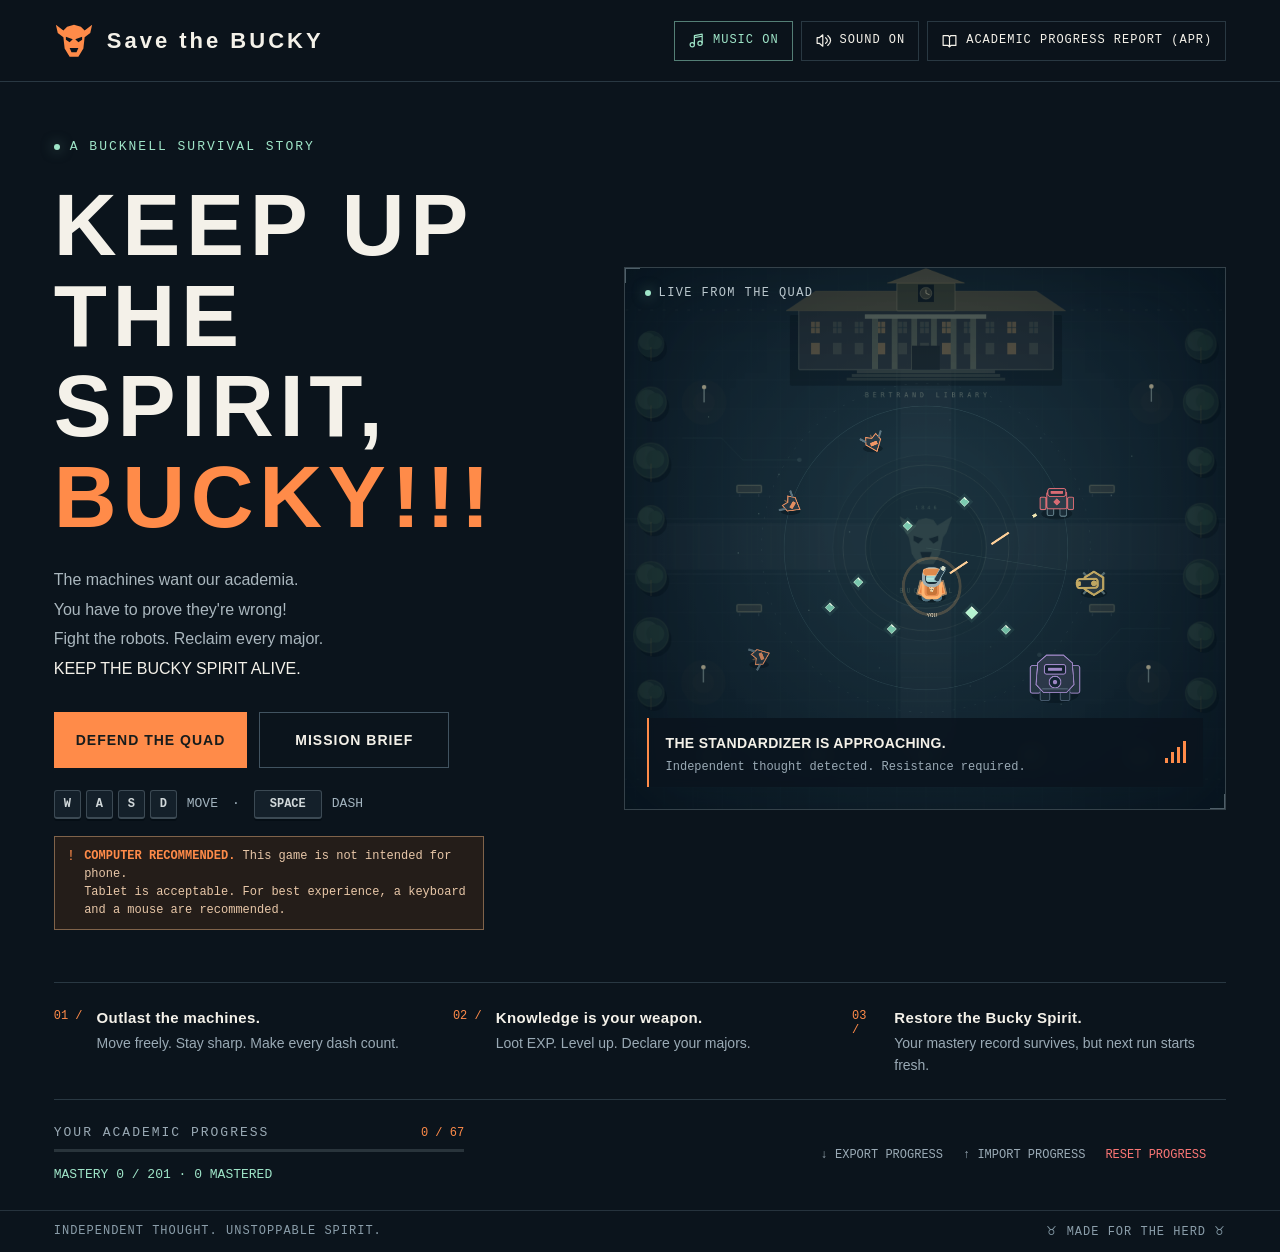
==== commit b9530e87: "Organize webpage branch documentation Co-authored-by: Copilot <223556219+Copilot@users.noreply.githu" ====
--- a/main.html
+++ b/main.html
@@ -7,7 +7,1965 @@
 <meta name="description" content="Defend curiosity. Defeat the machines. Restore every Bucknell major in this standalone survival game.">
 <title>Save the Bucky</title>
 <link rel="icon" type="image/svg+xml" sizes="any" href="data:image/svg+xml,%3Csvg%20xmlns%3D%22http%3A%2F%2Fwww.w3.org%2F2000%2Fsvg%22%20viewBox%3D%220%200%2064%2064%22%3E%3Crect%20width%3D%2264%22%20height%3D%2264%22%20rx%3D%2212%22%20fill%3D%22%230b141c%22%2F%3E%3Cg%20transform%3D%22translate%284%204%29%20scale%28.875%29%22%3E%3Cpath%20fill%3D%22%23ff8b49%22%20d%3D%22M6%2019%203%206l12%209%206-6%2011-3%2011%203%206%206L61%206l-3%2013-9%207-2%2018-8%2013H25l-8-13-2-18z%22%2F%3E%3Cpath%20fill%3D%22%230b141c%22%20d%3D%22m19%2025%2011%204-5%205-6-4m26-5-11%204%205%205%206-4M25%2043h14l-3%207h-8z%22%2F%3E%3C%2Fg%3E%3C%2Fsvg%3E">
-<link rel="stylesheet" href="styles/main.css">
+<style>
+:root  {
+    color-scheme: dark;
+    --bg: #0b141c;
+    --panel: #111e28;
+    --line: #293842;
+    --ink: #f4f1e9;
+    --muted: #9aaab5;
+    --orange: #ff8b49;
+    --mint: #9fe5c8;
+    --red: #fa7675;
+    --blue: #91b7ff;
+    --mono: Consolas,"Liberation Mono",monospace;
+    --sans: "Segoe UI",Arial,sans-serif;
+}
+*  {
+    box-sizing: border-box;
+}
+body  {
+    margin: 0;
+    background: var(--bg);
+    color: var(--ink);
+    font: 15px/1.55 var(--sans);
+    min-height: 100vh;
+}
+button,
+input,
+select  {
+    font: inherit;
+}
+button  {
+    cursor: pointer;
+    color: inherit;
+}
+button:disabled  {
+    cursor: default;
+    opacity: .5;
+}
+button,
+a,
+input,
+select  {
+    -webkit-tap-highlight-color: transparent;
+}
+button:focus-visible,
+a:focus-visible,
+input:focus-visible,
+select:focus-visible  {
+    outline: 2px solid var(--mint);
+    outline-offset: 5px;
+}
+button  {
+    border: 0;
+}
+button svg  {
+    pointer-events: none;
+}
+svg  {
+    vertical-align: middle;
+}
+a  {
+    color: var(--mint);
+}
+[hidden]  {
+    display: none !important;
+}
+h1,
+h2,
+h3,
+p  {
+    margin: 0;
+}
+::selection  {
+    background: #ff8b4970;
+    color: white;
+}
+.mono,
+.eyebrow,
+.section-label,
+.tag,
+kbd  {
+    font-family: var(--mono);
+}
+.eyebrow,
+.section-label  {
+    font-size: 12px;
+    letter-spacing: 2px;
+    text-transform: uppercase;
+}
+.eyebrow  {
+    color: var(--mint);
+    display: flex;
+    align-items: center;
+    gap: 10px;
+}
+.dot  {
+    display: inline-block;
+    width: 6px;
+    height: 6px;
+    background: var(--mint);
+    border-radius: 50%;
+    box-shadow: 0 0 13px #9fe5c880;
+}
+.section-label  {
+    color: var(--muted);
+}
+.muted  {
+    color: var(--muted);
+}
+.orange  {
+    color: var(--orange);
+}
+.mint  {
+    color: var(--mint);
+}
+.ability-glyph svg  {
+    width: 22px;
+    height: 22px;
+    fill: none;
+    stroke: currentColor;
+    stroke-width: 1.6;
+    stroke-linecap: round;
+    stroke-linejoin: round;
+}
+.mobile-hint  {
+    display: none;
+}
+.device-warning {
+  display: inline-flex;
+  align-items: flex-start;
+  gap: 9px;
+  max-width: 430px;
+  margin-top: 17px;
+  padding: 10px 12px;
+  border: 1px solid #80634a;
+  background: #241d19;
+  color: #e8c7a8;
+  font: 12px/1.5 var(--mono);
+}
+.device-warning strong {
+  color: var(--orange);
+}
+.device-warning-icon {
+  color: var(--orange);
+  font-size: 14px;
+  line-height: 1.4;
+}
+@media (max-width: 760px)  {
+    .desktop-hint  {
+        display: none;
+    }
+    .mobile-hint  {
+        display: inline;
+    }
+}
+.topbar {
+    height:82px;
+    display:flex;
+    align-items:center;
+    justify-content:space-between;
+    gap:20px;
+    padding:0 4.2%;
+    border-bottom:1px solid var(--line);
+    position:relative;
+    z-index:5;
+    background:#0b141cf2
+}
+.brand {
+    display:flex;
+    align-items:center;
+    gap:13px;
+    background:none;
+    padding:0;
+    text-align:left
+}
+.brand-mark {
+    width:40px;
+    height:44px;
+    color:var(--orange)
+}
+.brand strong {
+    display:block;
+    font-size:22px;
+    line-height:1;
+    font-weight:900;
+    letter-spacing:3px
+}
+.brand small {
+    display:block;
+    font:12px var(--mono);
+    letter-spacing:2px;
+    color:var(--muted);
+    margin-top:7px
+}
+.location {
+    font:12px var(--mono);
+    letter-spacing:1.8px;
+    color:#91a0ab;
+    display:flex;
+    align-items:center;
+    gap:12px
+}
+.location .cross {
+    color:var(--orange);
+    font-size:20px
+}
+.top-actions {
+    display:flex;
+    gap:8px
+}
+.icon-btn {
+    height:37px;
+    padding:0 13px;
+    border:1px solid var(--line);
+    background:transparent;
+    display:inline-flex;
+    align-items:center;
+    justify-content:center;
+    gap:8px;
+    font:12px var(--mono);
+    letter-spacing:1px
+}
+.icon-btn:hover {
+    background:#1b2a34;
+    border-color:#5d737f
+}
+.icon {
+    width:17px;
+    height:17px;
+    fill:none;
+    stroke:currentColor;
+    stroke-width:1.7;
+    stroke-linecap:round;
+    stroke-linejoin:round
+}
+.button {
+    display:inline-flex;
+    align-items:center;
+    justify-content:center;
+    gap:18px;
+    min-height:48px;
+    padding:12px 22px;
+    background:var(--orange);
+    color:#171c1c;
+    font-weight:750;
+    font-size:13px;
+    transition:background .15s,transform .15s
+}
+.button:hover {
+    background:#ffa36f;
+    transform:translateY(-1px)
+}
+.button.secondary {
+    background:transparent;
+    color:var(--ink);
+    border:1px solid #415360
+}
+.button.secondary:hover {
+    background:#1e303d
+}
+.button.small {
+    min-height:38px;
+    padding:8px 14px;
+    font-size:12px
+}
+.text-btn {
+    background:none;
+    color:var(--muted);
+    font:12px var(--mono);
+    padding:8px 0;
+    border-bottom:1px solid transparent
+}
+.text-btn:hover {
+    color:var(--ink);
+    border-color:var(--orange)
+}
+.arrow {
+    font-size:24px;
+    line-height:.8
+}
+.tag {
+    display:inline-block;
+    font-size:12px;
+    letter-spacing:1px;
+    padding:4px 7px;
+    border:1px solid #ffffff25;
+    color:var(--muted)
+}
+.tag.new {
+    color:var(--mint);
+    border-color:#9fe5c850;
+    background:#9fe5c80b
+}
+.tag.found {
+    color:var(--orange);
+    border-color:#ff8b4940
+}
+.title-page {
+    max-width:1510px;
+    margin:auto;
+    padding:45px 4.2% 0
+}
+.hero {
+    display:grid;
+    grid-template-columns:minmax(0,.95fr) minmax(0,1.12fr);
+    gap:5%;
+    align-items:center
+}
+.hero-copy {
+    padding:10px 0 20px
+}
+.hero h1 {
+    font-family:Impact,"Arial Black",var(--sans);
+    font-size:clamp(66px,6.8vw,106px);
+    font-weight:900;
+    line-height:.98;
+    letter-spacing:.04em;
+    margin:23px 0
+}
+.hero h1 span {
+    color:var(--orange)
+}
+.hero-description {
+    max-width:410px;
+    color:#aab7be;
+    font-size:15px;
+    line-height:1.85
+}
+.hero-description strong {
+    color:var(--ink);
+    font-weight:500
+}
+.hero-buttons {
+    display:flex;
+    align-items:center;
+    gap:22px;
+    margin-top:28px
+}
+.hero-buttons .button {
+    min-width:184px;
+    min-height:55px
+}
+.control-hint {
+    margin-top:22px;
+    font:12px var(--mono);
+    color:#80949f;
+    display:flex;
+    align-items:center;
+    gap:10px;
+    flex-wrap:wrap
+}
+kbd {
+    font-size:12px;
+    border:1px solid #3c4a54;
+    border-bottom-width:2px;
+    padding:3px 6px;
+    border-radius:3px;
+    color:#d1d8da;
+    background:#14202a
+}
+.hero-art {
+    position:relative;
+    aspect-ratio:1.11;
+    border:1px solid #35424a;
+    overflow:hidden;
+    background:#101e27
+}
+.hero-art::after {
+    content:"";
+    position:absolute;
+    pointer-events:none;
+    inset:0;
+    box-shadow:inset 0 0 100px #030a1055
+}
+.hero-art canvas {
+    width:100%;
+    height:100%;
+    display:block
+}
+.scene-label {
+    position:absolute;
+    left:20px;
+    top:18px;
+    font:12px var(--mono);
+    letter-spacing:1.4px;
+    color:#bbc8ce;
+    z-index:1;
+    display:flex;
+    gap:8px;
+    align-items:center
+}
+.scene-coords {
+    position:absolute;
+    right:18px;
+    top:18px;
+    font:12px var(--mono);
+    color:#6e8998;
+    letter-spacing:1px
+}
+.scene-card {
+    position:absolute;
+    bottom:22px;
+    left:22px;
+    right:22px;
+    border-left:2px solid var(--orange);
+    background:#0a151ee6;
+    backdrop-filter:blur(5px);
+    padding:13px 17px;
+    display:flex;
+    align-items:center;
+    justify-content:space-between;
+    gap:12px;
+    z-index:1
+}
+.scene-card strong {
+    font-size:12px;
+    letter-spacing:.3px
+}
+.scene-card p {
+    font:12px var(--mono);
+    color:var(--muted);
+    margin-top:4px
+}
+.scene-card .signal {
+    display:flex;
+    align-items:end;
+    gap:3px;
+    height:22px
+}
+.signal i {
+    background:var(--orange);
+    width:3px;
+    display:block
+}
+.scene-corner {
+    position:absolute;
+    width:16px;
+    height:16px;
+    border-color:#b8cdd766;
+    border-style:solid;
+    z-index:1
+}
+.scene-corner.a {
+    top:-1px;
+    left:-1px;
+    border-width:2px 0 0 2px
+}
+.scene-corner.b {
+    bottom:-1px;
+    right:-1px;
+    border-width:0 2px 2px 0
+}
+.mission-strip {
+    display:grid;
+    grid-template-columns:repeat(3,1fr);
+    gap:25px;
+    margin:32px 0 25px;
+    padding:23px 0;
+    border-top:1px solid var(--line);
+    border-bottom:1px solid var(--line)
+}
+.mission-step {
+    display:flex;
+    gap:14px
+}
+.step-number {
+    font:12px var(--mono);
+    color:var(--orange);
+    padding-top:3px
+}
+.mission-step h3 {
+    font-size:12px;
+    font-weight:650;
+    margin-bottom:4px
+}
+.mission-step p {
+    font-size:12px;
+    color:var(--muted)
+}
+.home-bottom {
+    display:flex;
+    align-items:center;
+    justify-content:space-between;
+    gap:30px;
+    padding-bottom:24px
+}
+.archive-preview {
+    min-width:260px;
+    width:35%
+}
+.archive-preview-row {
+    display:flex;
+    justify-content:space-between;
+    align-items:center;
+    font:12px var(--mono);
+    margin-bottom:9px
+}
+.progress-track {
+    height:3px;
+    background:#29343b;
+    overflow:hidden
+}
+.progress-track>span {
+    display:block;
+    background:var(--orange);
+    height:100%;
+    transition:width .2s
+}
+.save-actions {
+    display:flex;
+    align-items:center;
+    gap:20px
+}
+.save-status {
+    font:12px var(--mono);
+    color:var(--muted);
+    text-align:right
+}
+.footer {
+    display:flex;
+    justify-content:space-between;
+    align-items:center;
+    color:#667c89;
+    font:12px var(--mono);
+    letter-spacing:1px;
+    border-top:1px solid #26333d;
+    padding:13px 4.2%;
+    gap:15px
+}
+.footer strong {
+    color:#8196a2;
+    font-weight:400
+}
+.award-link {
+  display:inline-flex;
+  align-items:center;
+  gap:10px;
+  color:#17201f;
+  margin-top:20px;
+  font:700 13px var(--mono);
+  letter-spacing:.8px;
+  background:var(--mint);
+  padding:13px 17px;
+  border:1px solid #d6ffe9;
+  box-shadow:0 0 0 4px #9fe5c815,0 8px 25px #9fe5c825;
+  transition:background .15s,transform .15s,box-shadow .15s
+}
+.award-link:hover {
+  background:#c5f8dd;
+  transform:translateY(-2px);
+  box-shadow:0 0 0 5px #9fe5c825,0 12px 30px #9fe5c83d
+}
+.celebration {
+  position:absolute;
+  inset:0 0 auto;
+  height:310px;
+  overflow:hidden;
+  pointer-events:none;
+  visibility:hidden;
+  opacity:0;
+  z-index:0
+}
+.celebration.active {
+  visibility:visible;
+  opacity:1
+}
+.celebration-piece {
+  position:absolute;
+  top:-24px;
+  left:var(--start);
+  width:var(--width);
+  height:var(--height);
+  background:var(--piece-color);
+  opacity:0;
+  border-radius:1px;
+  animation:celebration-fall var(--duration) cubic-bezier(.35,.05,.85,.65) var(--delay) both
+}
+@keyframes celebration-fall {
+  0% {opacity:0;transform:translate3d(0,0,0) rotate(0deg) rotateY(0deg)}
+  12% {opacity:.85}
+  72% {opacity:.75}
+  100% {opacity:0;transform:translate3d(var(--drift),340px,0) rotate(var(--spin)) rotateY(240deg)}
+}
+@media(prefers-reduced-motion:reduce) {
+  .award-link {transition:none}
+}
+.game-view {
+    height:calc(100dvh - 82px);
+    padding:19px 2% 20px;
+    min-height:470px
+}
+.game-layout {
+    height:100%;
+    display:grid;
+    grid-template-columns:minmax(0,1fr) 235px;
+    gap:20px;
+    max-width:1800px;
+    margin:auto
+}
+.arena-wrap {
+    position:relative;
+    border:1px solid #36454e;
+    overflow:hidden;
+    background:#0b1922;
+    min-width:0;
+    touch-action:none
+}
+.arena-wrap canvas {
+    width:100%;
+    height:100%;
+    display:block
+}
+.arena-hud {
+    position:absolute;
+    top:18px;
+    left:20px;
+    right:20px;
+    display:flex;
+    justify-content:space-between;
+    gap:10px;
+    pointer-events:none
+}
+.health-block {
+    min-width:150px
+}
+.hud-label {
+    font:12px var(--mono);
+    letter-spacing:1.5px;
+    color:#a4b7c3;
+    margin-bottom:7px;
+    display:flex;
+    gap:9px;
+    align-items:center
+}
+.health-bar {
+    height:6px;
+    background:#35404a;
+    width:155px;
+    border:1px solid #60717a40
+}
+.health-bar span {
+    height:100%;
+    display:block;
+    background:var(--mint);
+    transition:width .12s
+}
+.health-value {
+    font:12px var(--mono);
+    margin-top:5px;
+    color:#8caaac
+}
+.timer {
+    text-align:center;
+    font:25px var(--mono);
+    letter-spacing:1px;
+    color:#ecf0e9;
+    text-shadow:0 2px 10px #001
+}
+.timer small {
+    display:block;
+    font:12px var(--mono);
+    letter-spacing:2px;
+    color:#87a1ae;
+    margin-top:2px
+}
+.arena-sector {
+    font:12px var(--mono);
+    color:#738f9e;
+    letter-spacing:1px;
+    text-align:right
+}
+.arena-sector strong {
+    display:block;
+    color:var(--orange);
+    font-size:12px;
+    font-weight:400;
+    margin-top:6px
+}
+.arena-bottom {
+    position:absolute;
+    bottom:17px;
+    left:20px;
+    right:20px;
+    pointer-events:none
+}
+.xp-label {
+    font:12px var(--mono);
+    letter-spacing:1px;
+    display:flex;
+    justify-content:space-between;
+    margin-bottom:7px;
+    color:#a5bbcc
+}
+.xp-label strong {
+    color:var(--mint);
+    font-weight:400
+}
+.xp-bar {
+    height:5px;
+    background:#233844
+}
+.xp-bar span {
+    display:block;
+    height:100%;
+    background:var(--mint);
+    box-shadow:0 0 12px #9fe5c84d;
+    transition:width .12s
+}
+.dash-status {
+    position:absolute;
+    bottom:52px;
+    left:20px;
+    display:flex;
+    align-items:center;
+    gap:9px;
+    font:12px var(--mono);
+    letter-spacing:1px;
+    color:var(--muted);
+    pointer-events:none
+}
+.dash-status.ready {
+    color:var(--orange)
+}
+.dash-track {
+    width:40px;
+    height:3px;
+    background:#35424b
+}
+.dash-track span {
+    display:block;
+    height:100%;
+    background:var(--orange)
+}
+.game-tip {
+    position:absolute;
+    top:43%;
+    left:50%;
+    transform:translate(-50%,-50%);
+    background:#0a1924ef;
+    border:1px solid #47636e;
+    padding:12px 20px;
+    text-align:center;
+    pointer-events:none;
+    font:12px var(--mono);
+    color:#d8e4e8;
+    max-width:85%;
+    white-space:nowrap
+}
+.game-tip small {
+    display:block;
+    font:12px var(--mono);
+    color:var(--mint);
+    margin-top:6px
+}
+.sidebar {
+    display:flex;
+    flex-direction:column;
+    padding:6px 0;
+    min-height:0
+}
+.sidebar-heading {
+    display:flex;
+    justify-content:space-between;
+    align-items:center
+}
+.live-badge {
+    font:12px var(--mono);
+    color:var(--mint);
+    display:flex;
+    gap:6px;
+    align-items:center
+}
+.run-stats {
+    display:grid;
+    grid-template-columns:1fr 1fr;
+    margin:17px 0 20px;
+    padding-bottom:18px;
+    border-bottom:1px solid var(--line);
+    gap:12px
+}
+.stat-number {
+    font:28px var(--mono);
+    line-height:1.2
+}
+.stat-label {
+    font:12px var(--mono);
+    color:var(--muted);
+    letter-spacing:1px;
+    margin-top:5px
+}
+.loadout {
+    flex:1;
+    overflow:auto;
+    min-height:60px;
+    max-height:55vh;
+    margin:12px 0 18px;
+    scrollbar-width:thin;
+    scrollbar-color:#485760 transparent
+}
+.empty-loadout {
+    padding:16px 13px;
+    border:1px dashed #314451;
+    color:#8ca1ad;
+    font-size:12px;
+    line-height:1.8
+}
+.empty-loadout strong {
+    display:block;
+    color:#c6d1d7;
+    font-weight:500;
+    margin-bottom:5px
+}
+.loadout-item {
+    display:flex;
+    align-items:center;
+    gap:9px;
+    padding:10px 0;
+    border-bottom:1px solid #283741
+}
+.ability-glyph {
+    width:34px;
+    height:34px;
+    display:flex;
+    align-items:center;
+    justify-content:center;
+    color:var(--orange);
+    background:#ff8b490b;
+    border:1px solid #ff8b4928;
+    font:16px var(--mono);
+    flex-shrink:0
+}
+.loadout-item strong {
+    font-size:12px;
+    display:block;
+    line-height:1.5
+}
+.loadout-item small {
+    font:12px var(--mono);
+    color:#8ea5b2
+}
+.loadout-item .rank {
+    margin-left:auto;
+    font:12px var(--mono);
+    color:var(--orange)
+}
+.sidebar-archive {
+    border:1px solid #35424a;
+    padding:13px;
+    margin-bottom:14px
+}
+.sidebar-archive .archive-preview-row {
+    font-size:12px
+}
+.sidebar-archive p {
+    font-size:12px;
+    color:var(--muted);
+    margin-top:9px
+}
+.sidebar-buttons {
+    display:flex;
+    gap:8px
+}
+.sidebar-buttons button {
+    flex:1
+}
+.sidebar-hint {
+    font:12px var(--mono);
+    color:#6f8795;
+    margin-top:14px;
+    line-height:1.9
+}
+.touch-controls {
+    position:absolute;
+    bottom:72px;
+    left:22px;
+    right:22px;
+    display:none;
+    justify-content:space-between;
+    align-items:end;
+    pointer-events:none
+}
+.touch-pad {
+    width:110px;
+    height:110px;
+    border:1px solid #7898ae60;
+    border-radius:50%;
+    background:#0e26345c;
+    position:relative;
+    pointer-events:auto;
+    touch-action:none
+}
+.touch-knob {
+    position:absolute;
+    left:36px;
+    top:36px;
+    width:36px;
+    height:36px;
+    border:1px solid #9fe5c875;
+    border-radius:50%;
+    background:#9fe5c820;
+    pointer-events:none
+}
+.touch-dash {
+    border:1px solid #ff8b4990;
+    background:#2b241ed9;
+    border-radius:50%;
+    width:64px;
+    height:64px;
+    color:var(--orange);
+    font:12px var(--mono);
+    pointer-events:auto;
+    touch-action:none
+}
+dialog {
+    color:var(--ink);
+    background:#10202b;
+    border:1px solid #4b606d;
+    padding:0;
+    max-width:calc(100vw - 32px);
+    max-height:calc(100dvh - 40px);
+    box-shadow:0 30px 140px #000a;
+    overscroll-behavior:contain
+}
+dialog::backdrop {
+    background:#020910c9;
+    backdrop-filter:blur(7px)
+}
+.dialog-pad {
+    padding:33px
+}
+.dialog-top {
+    display:flex;
+    justify-content:space-between;
+    align-items:center;
+    gap:20px;
+    margin-bottom:24px
+}
+.close-btn {
+    width:32px;
+    height:32px;
+    border:1px solid #3d525f;
+    background:none;
+    color:var(--muted);
+    font-size:22px;
+    line-height:1
+}
+.close-btn:hover {
+    color:var(--ink);
+    background:#243943
+}
+.dialog-title {
+    font-family:Impact,"Arial Black",var(--sans);
+    font-weight:800;
+    font-size:42px;
+    line-height:1.14;
+    letter-spacing:.035em;
+    margin:12px 0
+}
+.dialog-sub {
+    color:#aabac3;
+    font-size:13px;
+    line-height:1.8
+}
+.upgrade-dialog {
+    width:970px
+}
+.upgrade-heading {
+    display:flex;
+    align-items:end;
+    justify-content:space-between;
+    gap:20px
+}
+.level-medallion {
+    width:68px;
+    height:68px;
+    border:1px solid #ff8b4970;
+    display:flex;
+    flex-direction:column;
+    align-items:center;
+    justify-content:center;
+    color:var(--orange);
+    font:28px var(--mono);
+    flex-shrink:0
+}
+.level-medallion small {
+    font-size:12px;
+    letter-spacing:2px
+}
+.upgrade-grid {
+    display:grid;
+    grid-template-columns:repeat(3,1fr);
+    gap:14px;
+    margin-top:27px
+}
+.upgrade-card {
+    text-align:left;
+    position:relative;
+    min-height:270px;
+    padding:21px;
+    background:#152732;
+    border:1px solid #405564;
+    display:flex;
+    flex-direction:column;
+    align-items:stretch;
+    transition:border-color .15s,background .15s,transform .15s
+}
+.upgrade-card:hover,.upgrade-card:focus-visible {
+    border-color:var(--orange);
+    background:#1d303a;
+    transform:translateY(-3px)
+}
+.upgrade-card-top {
+    display:flex;
+    justify-content:space-between;
+    align-items:center;
+    margin-bottom:20px
+}
+.upgrade-card .ability-glyph {
+    width:45px;
+    height:45px;
+    font-size:23px
+}
+.college-label {
+    font:12px var(--mono);
+    letter-spacing:1px;
+    color:#93a7b3;
+    text-transform:uppercase;
+    margin-bottom:7px
+}
+.upgrade-card h3 {
+    font-size:17px;
+    font-weight:650;
+    line-height:1.3;
+    margin-bottom:12px
+}
+.upgrade-card .ability-name {
+    font:12px var(--mono);
+    color:var(--orange);
+    margin-top:auto;
+    padding-top:8px
+}
+.upgrade-card p {
+    font-size:12px;
+    color:#bcc9cf;
+    line-height:1.75;
+    margin-top:7px
+}
+.choose-label {
+    display:flex;
+    justify-content:space-between;
+    align-items:center;
+    border-top:1px solid #405361;
+    margin-top:18px;
+    padding-top:13px;
+    font:12px var(--mono);
+    color:var(--mint)
+}
+.dialog-foot {
+    font:12px var(--mono);
+    color:#8fa6b3;
+    margin-top:23px;
+    display:flex;
+    justify-content:space-between;
+    gap:15px;
+    line-height:1.8
+}
+.small-dialog {
+    width:480px
+}
+.stack-actions {
+    display:grid;
+    gap:11px;
+    margin-top:25px
+}
+.settings-row {
+    display:flex;
+    align-items:center;
+    justify-content:space-between;
+    gap:15px;
+    padding:15px 0;
+    border-bottom:1px solid var(--line);
+    font-size:12px
+}
+.settings-row input {
+    accent-color:var(--orange);
+    width:16px;
+    height:16px
+}
+.settings-row input[type="range"] {
+    width:140px;
+    height:4px
+}
+.audio-controls {
+    margin-top:22px
+}
+.audio-controls .section-label {
+    display:block;
+    margin-bottom:4px
+}
+.audio-controls .settings-row {
+    padding:9px 0
+}
+.result-dialog {
+    width:620px
+}
+.result-stats {
+    display:grid;
+    grid-template-columns:repeat(3,1fr);
+    gap:18px;
+    margin:25px 0;
+    padding:20px 0;
+    border-top:1px solid var(--line);
+    border-bottom:1px solid var(--line)
+}
+.result-stats .stat-number {
+    color:var(--orange)
+}
+.result-majors {
+    display:flex;
+    flex-wrap:wrap;
+    gap:6px;
+    margin:10px 0;
+    max-height:130px;
+    overflow:auto
+}
+.result-actions {
+    display:flex;
+    gap:12px;
+    margin-top:25px
+}
+.result-actions .button {
+    flex:1
+}
+.collection-dialog {
+    width:1120px
+}
+.collection-tools {
+    display:flex;
+    gap:10px;
+    margin:23px 0 17px;
+    flex-wrap:wrap
+}
+.search-field {
+    flex:1;
+    min-width:180px;
+    background:#0d1922;
+    color:var(--ink);
+    border:1px solid #3a515f;
+    padding:11px 13px;
+    font-size:12px
+}
+.collection-tools select {
+    background:#0d1922;
+    color:#bccbd2;
+    border:1px solid #3a515f;
+    padding:8px 10px;
+    font-size:12px;
+    max-width:100%
+}
+.college-tabs {
+    display:flex;
+    gap:7px;
+    flex-wrap:wrap
+}
+.filter-btn {
+    padding:7px 12px;
+    border:1px solid #324957;
+    color:#97adbb;
+    background:transparent;
+    font:12px var(--mono)
+}
+.filter-btn[aria-pressed="true"] {
+    border-color:var(--orange);
+    color:var(--orange);
+    background:#ff8b490a
+}
+.collection-list {
+    display:grid;
+    grid-template-columns:repeat(3,1fr);
+    gap:10px;
+    margin-top:17px;
+    max-height:45vh;
+    overflow:auto;
+    padding:2px;
+    scrollbar-width:thin;
+    scrollbar-color:#526673 #11202a
+}
+.collection-card {
+    padding:15px;
+    border:1px solid #324553;
+    min-height:137px;
+    background:#12232e
+}
+.collection-card.discovered {
+    border-color:#857052;
+    background:#272a29
+}
+.collection-card .card-status {
+    font:12px var(--mono);
+    letter-spacing:1px;
+    color:#778e9b;
+    display:flex;
+    justify-content:space-between;
+    margin-bottom:8px
+}
+.collection-card.discovered .card-status {
+    color:var(--orange)
+}
+.collection-card h3 {
+    font-size:12px;
+    font-weight:600;
+    line-height:1.45
+}
+.collection-card p {
+    font-size:12px;
+    line-height:1.65;
+    color:#97adba;
+    margin-top:7px
+}
+.collection-card .ability-name {
+    color:#bdd1d9;
+    font:12px var(--mono);
+    margin-top:8px
+}
+.collection-note {
+    font:12px/1.8 var(--mono);
+    color:#8198a5;
+    margin-top:18px
+}
+.no-results {
+    padding:30px;
+    color:var(--muted);
+    grid-column:1/-1;
+    text-align:center
+}
+.victory-dialog {
+    width:660px;
+    text-align:center;
+  position:fixed;
+  inset:0;
+  margin:auto;
+  overflow:auto;
+  background:radial-gradient(ellipse at 50% 30%,#3c372b,#10202b 70%)
+}
+.victory-dialog > .dialog-pad {
+  position:relative;
+  z-index:1
+}
+.victory-dialog > .celebration {
+  position:absolute;
+  z-index:0
+}
+.victory-dialog .eyebrow {
+    justify-content:center;
+    color:var(--orange)
+}
+.victory-mascots {
+    display:flex;
+    justify-content:center;
+  align-items:flex-end;
+    gap:28px;
+    position:relative;
+    margin:17px auto 0
+}
+.victory-mascot {
+  display:flex;
+  flex-direction:column;
+  align-items:center;
+  width:160px
+}
+.victory-mascot.digger {
+  width:132px
+}
+.victory-mascot svg {
+    height:160px;
+    width:160px;
+    filter:drop-shadow(0 0 25px #ff8b4920)
+}
+.victory-mascot svg.digger {
+    height:132px;
+    width:132px
+}
+.mascot-label {
+    font:12px var(--mono);
+    letter-spacing:2px;
+    color:var(--orange);
+  margin-top:5px;
+  line-height:1.4
+}
+.victory-dialog .dialog-title {
+    font-size:46px
+}
+#victory-title:focus {
+    outline:none
+}
+.seal {
+    font-size:34px;
+    color:var(--orange);
+    position:absolute;
+    top:22px;
+    left:calc(50% - 10px)
+}
+.import-summary {
+    background:#0c1923;
+    border:1px solid #39505f;
+    padding:17px;
+    margin:20px 0;
+    font:12px/2 var(--mono);
+    color:var(--mint)
+}
+.toast {
+    position:fixed;
+    bottom:24px;
+    left:50%;
+    transform:translateX(-50%);
+    background:#233b45;
+    border:1px solid #6c9699;
+    padding:13px 20px;
+    color:#e8f3ed;
+    font:12px/1.7 var(--mono);
+    z-index:100;
+    max-width:calc(100vw - 32px);
+    width:max-content;
+    box-shadow:0 8px 40px #0007
+}
+.toast.error {
+    border-color:var(--red);
+    background:#39272b
+}
+.sr-only {
+    position:absolute;
+    clip:rect(0,0,0,0);
+    width:1px;
+    height:1px;
+    overflow:hidden;
+    white-space:nowrap
+}
+.error-panel {
+    padding:30px;
+    text-align:center;
+    color:var(--red)
+}
+@media(min-width:1550px) {
+    .title-page {
+        padding-top:55px
+    }
+    .hero-art {
+        max-height:600px
+    }
+    .hero h1 {
+        font-size:108px
+    }
+    .hero-description {
+        font-size:17px
+    }
+}
+@media(max-width:1050px) {
+    .location {
+        display:none
+    }
+    .title-page {
+        padding-top:30px
+    }
+    .hero {
+        gap:4%
+    }
+    .hero h1 {
+        font-size:73px
+    }
+    .hero-description {
+        font-size:13px
+    }
+    .hero-buttons {
+        gap:12px
+    }
+    .hero-buttons .button {
+        min-width:160px
+    }
+    .hero-buttons .text-btn {
+        font-size:12px
+    }
+    .scene-coords {
+        display:none
+    }
+    .mission-strip {
+        gap:15px
+    }
+    .game-layout {
+        grid-template-columns:minmax(0,1fr) 195px;
+        gap:14px
+    }
+    .game-view {
+        padding:12px
+    }
+    .sidebar .section-label {
+        font-size:12px
+    }
+    .dialog-pad {
+        padding:27px
+    }
+    .upgrade-card {
+        padding:16px
+    }
+}
+@media(max-width:760px) {
+    .topbar {
+        height:68px;
+        padding:0 20px
+    }
+    .brand-mark {
+        width:31px;
+        height:35px
+    }
+    .brand strong {
+        font-size:18px
+    }
+    .brand small {
+        font-size:12px;
+        letter-spacing:1.5px
+    }
+    .top-actions .icon-btn {
+        padding:0 10px;
+        font-size:12px
+    }
+    .top-actions .button-label {
+        display:none
+    }
+    .title-page {
+        padding:28px 22px 0
+    }
+    .hero {
+        grid-template-columns:1fr;
+        gap:20px
+    }
+    .hero h1 {
+        font-size:clamp(52px,14vw,90px);
+        margin:18px 0
+    }
+    .hero-description {
+        max-width:490px;
+        font-size:14px
+    }
+    .hero-art {
+        aspect-ratio:1.42
+    }
+    .hero-copy {
+        padding-bottom:0
+    }
+    .hero-buttons {
+        margin-top:22px
+    }
+    .mission-strip {
+        grid-template-columns:1fr;
+        gap:16px;
+        margin-top:25px;
+        padding:22px 0
+    }
+    .mission-step h3 {
+        font-size:13px
+    }
+    .mission-step p {
+        font-size:12px
+    }
+    .home-bottom {
+        align-items:start;
+        flex-direction:column;
+        gap:20px
+    }
+    .archive-preview {
+        width:100%;
+        min-width:0
+    }
+    .save-actions {
+        width:100%;
+        justify-content:space-between;
+        gap:10px
+    }
+    .save-status {
+        font-size:12px;
+        max-width:150px
+    }
+    .footer {
+        font-size:12px;
+        padding:13px 22px;
+        flex-wrap:wrap
+    }
+    .game-view {
+        height:calc(100dvh - 68px);
+        min-height:390px;
+        padding:8px
+    }
+    .game-layout {
+        grid-template-columns:1fr;
+        gap:0
+    }
+    .sidebar {
+        display:none
+    }
+    .arena-hud {
+        top:12px;
+        left:12px;
+        right:12px
+    }
+    .health-block {
+        min-width:100px
+    }
+    .health-bar {
+        width:110px
+    }
+    .timer {
+        font-size:20px
+    }
+    .arena-sector {
+        font-size:12px
+    }
+    .arena-bottom {
+        left:12px;
+        right:12px;
+        bottom:12px
+    }
+    .dash-status {
+        left:12px;
+        bottom:47px
+    }
+    .game-tip {
+        font-size:12px;
+        padding:10px 12px;
+        white-space:normal;
+        width:max-content
+    }
+    .collection-list {
+        grid-template-columns:repeat(2,1fr);
+        max-height:44vh
+    }
+    .dialog-pad {
+        padding:23px
+    }
+    .dialog-title {
+        font-size:35px
+    }
+    .upgrade-grid {
+        gap:9px
+    }
+    .upgrade-card {
+        min-height:255px;
+        padding:13px
+    }
+    .upgrade-card h3 {
+        font-size:14px
+    }
+    .upgrade-card-top {
+        margin-bottom:13px
+    }
+    .upgrade-card .ability-glyph {
+        width:32px;
+        height:32px;
+        font-size:18px
+    }
+    .upgrade-card p {
+        font-size:12px
+    }
+    .dialog-foot {
+        font-size:12px
+    }
+    .upgrade-dialog {
+        max-height:calc(100dvh - 22px)
+    }
+    .scene-card {
+        bottom:17px;
+        left:17px;
+        right:17px
+    }
+    .scene-label {
+        font-size:12px
+    }
+    .touch-controls {
+        display:flex
+    }
+}
+@media(max-width:480px) {
+    .upgrade-grid {
+        grid-template-columns:1fr;
+        gap:9px
+    }
+    .upgrade-card {
+        min-height:0;
+        padding:13px 16px;
+        display:grid;
+        grid-template-columns:1fr auto;
+        gap:3px 12px
+    }
+    .upgrade-card-top {
+        grid-column:2;
+        grid-row:1/5;
+        margin:0;
+        flex-direction:column;
+        gap:10px;
+        align-self:center
+    }
+    .upgrade-card h3 {
+        margin:0;
+        font-size:14px
+    }
+    .upgrade-card .college-label {
+        font-size:12px;
+        margin:0
+    }
+    .upgrade-card .ability-name {
+        padding:0;
+        margin-top:5px;
+        font-size:12px
+    }
+    .upgrade-card p {
+        grid-column:1;
+        margin-top:3px;
+        font-size:12px
+    }
+    .choose-label {
+        display:none
+    }
+    .upgrade-grid {
+        margin-top:15px
+    }
+    .dialog-title {
+        font-size:29px
+    }
+    .dialog-sub {
+        font-size:12px
+    }
+    .dialog-top {
+        margin-bottom:16px
+    }
+    .dialog-pad {
+        padding:20px
+    }
+    .level-medallion {
+        width:48px;
+        height:55px;
+        font-size:24px
+    }
+    .upgrade-dialog .dialog-foot {
+        margin-top:15px
+    }
+    .collection-list {
+        grid-template-columns:1fr
+    }
+    .collection-dialog .dialog-title {
+        font-size:29px
+    }
+    .collection-card {
+        min-height:0
+    }
+    .result-stats {
+        gap:9px
+    }
+    .result-stats .stat-number {
+        font-size:25px
+    }
+    .result-actions {
+        flex-direction:column
+    }
+    .victory-mascots {
+        gap:12px
+    }
+    .victory-mascot {
+      width:135px
+    }
+    .victory-mascot.digger {
+      width:115px
+    }
+    .victory-mascot svg {
+        width:135px;
+        height:135px
+    }
+    .victory-mascot svg.digger {
+        width:115px;
+        height:115px
+    }
+    .victory-dialog .dialog-title {
+        font-size:35px
+    }
+    .scene-card p {
+        font-size:12px
+    }
+    .hero-buttons .text-btn {
+        font-size:12px
+    }
+    .arena-sector {
+        max-width:90px
+    }
+    .toast {
+        font-size:12px
+    }
+}
+@media(pointer:fine) and (min-width:761px) {
+    .touch-controls {
+        display:none
+    }
+}
+@media(prefers-reduced-motion:reduce) {
+    *,*::before,*::after {
+        scroll-behavior:auto!important;
+        transition:none!important;
+        animation:none!important
+    }
+}
+body.reduce-motion *,body.reduce-motion *::before,body.reduce-motion *::after {
+    transition:none!important;
+    animation:none!important
+}
+body  {
+    font-size: 16px;
+}
+.hero h1  {
+    letter-spacing: .065em;
+}
+.dialog-title  {
+    letter-spacing: .06em;
+}
+.eyebrow,
+.section-label  {
+    font-size: 13px;
+}
+.hud-label,
+.stat-label,
+.sidebar-hint  {
+    font-size: 13px;
+}
+.hero-description  {
+    font-size: 16px;
+}
+.hero h1  {
+    line-height: 1.04;
+}
+h2,
+h3  {
+    overflow-wrap: break-word;
+}
+.mission-step h3,
+.upgrade-card h3,
+.collection-card h3  {
+    letter-spacing: .025em;
+}
+.mission-step h3  {
+    font-size: 15px;
+}
+.mission-step p,
+.scene-card strong,
+.button,
+.button.small,
+.dialog-sub,
+.settings-row,
+.search-field,
+.collection-card p,
+.collection-tools select  {
+    font-size: 14px;
+}
+.upgrade-card h3  {
+    font-size: 19px;
+}
+.upgrade-card p  {
+    font-size: 14px;
+}
+.collection-card h3  {
+    font-size: 15px;
+}
+.loadout-item strong,
+.empty-loadout,
+.sidebar-archive p  {
+    font-size: 13px;
+}
+.loadout-item > div  {
+    min-width: 0;
+}
+.loadout-item .rank  {
+    flex-shrink: 0;
+}
+.collection-card .card-status  {
+    gap: 6px;
+    flex-wrap: wrap;
+}
+.archive-preview-row  {
+    gap: 10px;
+    flex-wrap: wrap;
+}
+.hero-buttons,
+.save-actions  {
+    flex-wrap: wrap;
+}
+.save-status  {
+    max-width: 230px;
+    line-height: 1.6;
+}
+.footer  {
+    color: #8b9eaa;
+}
+.control-hint  {
+    color: #a3b4bf;
+}
+.sidebar .section-label  {
+    letter-spacing: 1.4px;
+}
+.game-tip  {
+    white-space: normal;
+    width: max-content;
+    line-height: 1.7;
+}
+.arena-hud  {
+    text-shadow: 0 1px 4px #07131e;
+}
+@media(max-width:1280px) {
+    .location,.scene-coords {
+        display:none
+    }
+}
+@media(max-width:1050px) {
+    .game-layout {
+        grid-template-columns:minmax(0,1fr) 225px
+    }
+}
+@media(max-width:760px) {
+    .game-layout {
+        grid-template-columns:1fr
+    }
+    .hero-buttons {
+        gap:16px
+    }
+    .save-status {
+        max-width:none;
+        width:100%;
+        text-align:left
+    }
+    .arena-hud {
+        display:grid;
+        grid-template-columns:minmax(0,1fr) minmax(0,1fr);
+        row-gap:10px
+    }
+    .timer {
+        text-align:right
+    }
+    .arena-sector {
+        grid-column:1/-1;
+        display:flex;
+        align-items:center;
+        justify-content:space-between;
+        max-width:none;
+        font-size:0;
+        letter-spacing:0
+    }
+    .arena-sector strong {
+        font-size:12px;
+        margin:0
+    }
+    #mobile-kills {
+        font-size:12px
+    }
+    .upgrade-card h3 {
+        font-size:17px
+    }
+    .upgrade-card p {
+        font-size:13px
+    }
+    .dialog-foot {
+        flex-wrap:wrap
+    }
+    .collection-note {
+        line-height:1.7
+    }
+}
+@media(max-width:480px) {
+    .brand small {
+        display:none
+    }
+    .upgrade-card .college-label {
+        font-size:12px;
+        letter-spacing:.5px
+    }
+    .dialog-sub {
+        font-size:14px
+    }
+    .hero-art {
+        aspect-ratio:1.2
+    }
+    .scene-label {
+        font-size:12px;
+        letter-spacing:1px
+    }
+    .scene-card {
+        padding:12px
+    }
+    .dialog-title {
+        letter-spacing:.03em
+    }
+}
+/* Readable controls and a compact combat report at every viewport size. */
+.hero-buttons {gap:12px; align-items:stretch}
+.hero-buttons .button {min-width:190px; min-height:56px; font:750 14px var(--sans); letter-spacing:1px; padding:16px 22px}
+kbd {display:inline-flex; align-items:center; justify-content:center; min-width:27px; height:29px; padding:0 7px; line-height:1; vertical-align:middle; font:600 12px var(--mono); box-shadow:0 2px 0 #050e15}
+.key-group {display:inline-flex; align-items:center; gap:5px}
+.key-group kbd:last-of-type {margin-right:5px}
+kbd.space-key {min-width:68px}
+.control-hint {font-size:13px; gap:14px; line-height:1.6}
+.health-value, .timer small, .arena-sector, .arena-sector strong {font-size:13px}
+.button, .icon-btn {line-height:1.3}
+.icon-btn {min-height:40px; white-space:nowrap}
+.top-actions {flex-shrink:0}
+.brand {flex-shrink:0}
+.location {display:none}
+.icon-btn[aria-pressed="true"] {border-color:#697e85; color:var(--muted)}
+#music-button[aria-pressed="true"] {border-color:#547f76; color:var(--mint)}
+.game-layout {position:relative}
+.game-layout.sidebar-hidden {grid-template-columns:minmax(0,1fr)}
+.sidebar-hidden .sidebar {display:none}
+.sidebar {min-height:0}
+.combat-summary {position:absolute; top:96px; left:20px; right:20px; display:flex; flex-wrap:wrap; gap:8px 20px; pointer-events:none; color:#d1e0e3; font:12px/1.5 var(--mono); text-shadow:0 1px 4px #07131e}
+.combat-summary span {padding:3px 8px; background:#0b1922cc; border:1px solid #49647055}
+#compact-discoveries {color:var(--orange)}
+#compact-archive {color:var(--mint)}
+#wave-countdown {display:block; margin-top:5px; color:#acbdc5; font-size:12px; letter-spacing:.3px}
+.boss-hud {position:absolute; top:143px; left:50%; transform:translateX(-50%); width:min(420px,calc(100% - 40px)); padding:10px 12px; background:#101927eb; border:1px solid #ed79876b; pointer-events:none}
+.boss-heading {display:flex; justify-content:space-between; align-items:center; gap:8px; font:12px/1.5 var(--mono); color:#ffc2cb; margin-bottom:6px}
+.boss-heading strong {letter-spacing:1px}
+.boss-meter {height:6px; background:#412c40}
+.boss-meter span {display:block; height:100%; background:#f67d99; width:100%; transition:width .1s}
+@media(min-width:1650px) {.location {display:flex} .game-active .location {display:none}}
+@media(max-width:1200px) {.game-active .top-actions .button-label {display:none}}
+@media(max-width:1050px) {.top-actions .button-label {display:none}}
+@media(max-width:760px) {
+ .topbar {padding:0 12px; gap:8px}
+ .top-actions {gap:5px}
+ .top-actions .icon-btn {width:36px; padding:0; min-height:40px}
+ .game-active .brand strong {display:none}
+ .hero-buttons .button {flex:1 1 190px; min-width:0}
+ .hero-buttons {gap:10px}
+ .combat-summary {top:129px; left:12px; right:12px; gap:5px 10px}
+ .combat-summary span {border:0; padding:1px 3px}
+ .arena-sector {flex-wrap:wrap; gap:4px}
+ #wave-countdown {margin:0; font-size:12px}
+ .boss-hud {top:186px; width:calc(100% - 24px)}
+ .game-layout:not(.sidebar-hidden) .sidebar {display:flex; position:absolute; top:8px; right:8px; bottom:8px; z-index:4; width:min(290px,calc(100% - 16px)); background:#111e28f7; padding:18px; border:1px solid #617982; box-shadow:0 12px 40px #030c17; overflow:auto}
+ .sidebar-hidden .sidebar {display:none}
+ .sidebar .loadout {min-height:85px}
+}
+@media(max-width:380px) {.brand strong {font-size:15px; letter-spacing:1px} .brand {gap:6px}}
+.mastery-summary {display:grid; grid-template-columns:repeat(3,minmax(0,1fr)); gap:10px; margin:20px 0 10px}
+.mastery-summary > div {background:#0c1923; border:1px solid #39505f; padding:12px}
+.mastery-summary strong {display:block; font:24px var(--mono); color:var(--mint)}
+.mastery-summary span {font:12px/1.5 var(--mono); color:#b5c6cf}
+.mastery-note {font:13px/1.65 var(--mono); color:var(--mint); margin-top:12px}
+.mastery-pips {display:inline-flex; gap:5px; margin-right:8px; vertical-align:middle}
+.mastery-pips i {width:17px; height:5px; background:#344753; border-radius:2px}
+.mastery-pips i.earned {background:var(--mint)}
+.collection-card.mastered {border-color:#75bfa066}
+.mastery-guide {color:#adbec7; font-size:14px; line-height:1.7; margin:12px 0}
+.reset-link {color:var(--red)}
+.button.danger {background:#f29a92; color:#291817}
+.button.danger:hover {background:#ffb7ae}
+@media(max-width:480px) {.mastery-summary {gap:6px} .mastery-summary > div {padding:10px 7px} .mastery-summary span {font-size:12px; letter-spacing:0}}
+</style>
 </head>
 
 <body>
@@ -80,7 +2038,7 @@
       <span class="button-label" id="sidebar-label">HIDE PANEL</span>
     </button>
     <button class="icon-btn" id="top-pause" aria-label="Pause game" hidden>
-      Ⅱ
+      II
       <span class="button-label">
         PAUSE
       </span>
@@ -89,7 +2047,7 @@
       <svg class="icon" viewBox="0 0 24 24" aria-hidden="true"><path d="M9 17V5l11-2v12M9 8l11-2"/><ellipse cx="6" cy="18" rx="3" ry="3"/><ellipse cx="17" cy="16" rx="3" ry="3"/></svg>
       <span class="button-label" id="music-label">MUSIC ON</span>
     </button>
-    <button class="icon-btn" id="sound-button" aria-label="Mute all sound" aria-pressed="false" title="Mute all sound (M)">
+    <button class="icon-btn" id="sound-button" aria-label="Mute sound effects" aria-pressed="false" title="Mute sound effects (M)">
       <svg class="icon" viewBox="0 0 24 24" aria-hidden="true">
         <path d="M11 4 6 8H3v8h3l5 4zM15 8q5 4 0 8m3-11q8 7 0 14"/>
       </svg>
@@ -405,7 +2363,7 @@
       <div class="sidebar-archive">
         <div class="archive-preview-row">
           <span>
-            PERMANENT ARCHIVE
+            ACADEMIC PROGRESS REPORT (APR)
           </span>
           <span id="run-collection-count" class="orange">
             0 / 67
@@ -427,12 +2385,23 @@
           ARCHIVE
         </button>
       </div>
+      <div class="audio-controls">
+        <span class="section-label">AUDIO</span>
+        <label class="settings-row" for="panel-music-volume">
+          Music
+          <input type="range" id="panel-music-volume" min="0" max="100" step="1" value="70">
+        </label>
+        <label class="settings-row" for="panel-sfx-volume">
+          SFX
+          <input type="range" id="panel-sfx-volume" min="0" max="100" step="1" value="100">
+        </label>
+      </div>
       <div class="sidebar-hint">
         WASD / ARROWS · MOVE
         <br>
         SPACE · DASH &nbsp; ESC · PAUSE
         <br>
-        M · ALL SOUND &nbsp; H · PANEL
+        M · SFX &nbsp; H · PANEL
       </div>
     </aside>
   </div>
@@ -561,33 +2530,28 @@
       Take a breath.
     </h2>
     <p class="dialog-sub">
-      Who doesn't like breaks :P
+      Who doesn't like breaks :D
     </p>
     <div class="stack-actions">
       <button id="resume-button" class="button">
         BACK TO THE QUAD
       </button>
-      <button id="export-pause" class="button secondary">
-        ↓ EXPORT PROGRESS
-      </button>
-      <button id="pause-archive" class="button secondary">
-        EXPLORE THE ARCHIVE
+      <button id="end-run-button" class="button secondary">
+        END THIS RUN
       </button>
     </div>
     <label class="settings-row" for="motion-setting">
       Reduce motion & screen shake
       <input type="checkbox" id="motion-setting">
     </label>
-    <label class="settings-row" for="music-setting">
-      Background music
-      <input type="checkbox" id="music-setting" checked>
+    <label class="settings-row" for="pause-music-volume">
+      Music
+      <input type="range" id="pause-music-volume" min="0" max="100" step="1" value="70">
     </label>
-    <p class="collection-note">
-      Export saves your collection and records, not the active battle.
-    </p>
-    <button id="end-run-button" class="text-btn" style="margin-top:17px">
-      END RUN & KEEP DISCOVERIES →
-    </button>
+    <label class="settings-row" for="pause-sfx-volume">
+      SFX
+      <input type="range" id="pause-sfx-volume" min="0" max="100" step="1" value="100">
+    </label>
   </div>
 </dialog>
 <dialog id="result-dialog" class="result-dialog" aria-labelledby="result-title">
@@ -628,7 +2592,7 @@
       </div>
     </div>
     <span class="section-label">
-      ADDED TO YOUR PERMANENT ARCHIVE
+      ADDED TO YOUR ACADEMIC PROGRESS REPORT
     </span>
     <div class="result-majors" id="result-majors">
     </div>
@@ -821,9 +2785,817 @@
 </div>
 <noscript>
   <div class="error-panel">
-    JavaScript is required for this game to run offline on your browser.
+    This game needs JavaScript enabled in your browser. Everything runs locally in this HTML file.
   </div>
 </noscript>
-<script src="scripts/game.js"></script>
+<script>
+'use strict';
+(() => {
+const $ = id => document.getElementById(id);
+const clamp = (n, a, b) => Math.max(a, Math.min(b, n));
+const rand = (a, b) => a + Math.random() * (b - a);
+const pick = a => a[Math.floor(Math.random() * a.length)];
+const dist2 = (a, b) => (a.x-b.x)**2 + (a.y-b.y)**2;
+const formatTime = t => `${Math.floor(t/60).toString().padStart(2,'0')}:${Math.floor(t%60).toString().padStart(2,'0')}`;
+const COLLEGES = {as:'Arts & Sciences', en:'Engineering', mg:'Management'};
+const EFFECTS = {
+ power:{glyph:'↗',name:'Power',desc:'+14% attack damage.'},
+ haste:{glyph:'»',name:'Tempo',desc:'Fire 12% faster; excess speed becomes damage.'},
+ pierce:{glyph:'↠',name:'Piercing',desc:'Bolts pierce one more robot; +5% damage.'},
+ spread:{glyph:'⋔',name:'Multishot',desc:'Add a side bolt, up to 5 total; +5% damage.'},
+ poison:{glyph:'⌬',name:'Corrosion',desc:'Hits corrode robots for +4 damage/sec over 3 seconds.'},
+ pulse:{glyph:'◎',name:'Resonance',desc:'Unlock a 7-second shockwave, or add 18 pulse damage.'},
+ stun:{glyph:'∴',name:'Disruption',desc:'Your 7-second pulse stuns robots for +0.5 seconds.'},
+ slow:{glyph:'❄',name:'Interference',desc:'Hits slow robots by 25%; upgrades extend the effect.'},
+ regen:{glyph:'✚',name:'Recovery',desc:'Regenerate +0.5 health/sec; restore 10 health now.'},
+ armor:{glyph:'⬡',name:'Resilience',desc:'Improve damage resistance; restore 10 health now.'},
+ vitality:{glyph:'♥',name:'Vitality',desc:'+18 maximum health; restore 28 health now.'},
+ crit:{glyph:'⌖',name:'Precision',desc:'+8 percentage points critical chance; stronger criticals.'},
+ magnet:{glyph:'⊕',name:'Discovery',desc:'+25 pickup radius and +8% EXP from collected loot.'},
+ swift:{glyph:'↯',name:'Momentum',desc:'+5% move speed; dash recharges 10% faster.'},
+ shield:{glyph:'◇',name:'Protection',desc:'Block one hit every 12 seconds; upgrades shorten recharge.'},
+ orbit:{glyph:'◌',name:'Orbit',desc:'Add an orbiting knowledge shard, up to 5; +5 shard damage.'}
+};
+
+const ROSTER_DATA = `animal-behavior|Animal Behavior|as|slow|Pack Instinct
+anthropology|Anthropology|as|armor|Human Resilience
+applied-mathematics|Applied Mathematics|as|pierce|Perfect Trajectory
+arabic-arab-world|Arabic & Arab World Studies|as|spread|Resounding Voices
+art-design|Art & Design|as|spread|Creative Direction
+art-history|Art History|as|shield|Lasting Legacy
+biology|Biology|as|regen|Regeneration
+biophysics|Biophysics|as|orbit|Living Systems
+cell-biology-biochemistry|Cell Biology/Biochemistry|as|poison|Cellular Cascade
+chemistry|Chemistry|as|poison|Corrosion
+chinese|Chinese|as|pulse|Resonant Expression
+classics|Classics & Ancient Mediterranean Studies|as|armor|Ancient Resolve
+comparative-digital-humanities|Comparative & Digital Humanities|as|spread|Connected Ideas
+computer-science|Computer Science|as|crit|Debug
+critical-black-studies|Critical Black Studies|as|power|Transformative Thought
+data-science|Data Science|as|crit|Pattern Recognition
+early-childhood-education|Early Childhood Education|as|vitality|Foundations of Growth
+east-asian-studies|East Asian Studies|as|orbit|Intersecting Worlds
+economics|Economics|as|magnet|Knowledge Economy
+education|Education|as|magnet|Lifelong Learning
+english-creative-writing|English — Creative Writing|as|spread|Plot Twist
+english-film-media|English — Film/Media Studies|as|haste|Frame by Frame
+english-literary-studies|English — Literary Studies|as|pierce|Close Reading
+environmental-geosciences|Environmental Geosciences|as|armor|Earthwork
+environmental-science|Environmental Science|as|regen|Ecological Renewal
+environmental-studies|Environmental Studies|as|shield|Stewardship
+french-francophone|French & Francophone Studies|as|haste|Fluent Expression
+geography|Geography|as|swift|Find Your Way
+geology|Geology|as|armor|Bedrock
+german-studies|German Studies|as|pierce|Critical Inquiry
+history|History|as|shield|Lessons Remembered
+interdepartmental|Interdepartmental|as|orbit|Shared Knowledge
+international-relations|International Relations|as|stun|Diplomatic Pause
+italian-studies|Italian Studies|as|regen|Renaissance
+japanese|Japanese|as|swift|Flowing Script
+latin-american-studies|Latin American Studies|as|power|Collective Voice
+liberal-studies|Liberal Studies|as|vitality|An Open Mind
+linguistics|Linguistics|as|pulse|Sound Structure
+mathematical-economics|Mathematical Economics|as|magnet|Compounding Knowledge
+mathematics|Mathematics|as|pierce|Infinite Proof
+music-ba|Music — Bachelor of Arts|as|pulse|Resonance
+music-bm|Music — Bachelor of Music|as|haste|Allegro
+neuroscience|Neuroscience|as|swift|Fast Reflexes
+philosophy|Philosophy|as|stun|Socratic Shock
+physics|Physics|as|pierce|Momentum Transfer
+political-science|Political Science|as|stun|Checks & Balances
+psychology|Psychology|as|slow|Cognitive Dissonance
+religious-studies|Religious Studies|as|shield|Sanctuary
+russian-studies|Russian Studies|as|vitality|Literary Endurance
+sociology|Sociology|as|orbit|Strength in Community
+spanish|Spanish|as|spread|Many Voices
+statistics|Statistics|as|crit|Significant Impact
+theatre|Theatre|as|stun|Command the Stage
+womens-gender-studies|Women's & Gender Studies|as|power|Challenge the System
+accounting|Accounting|mg|magnet|Every Credit Counts
+business-analytics|Business Analytics|mg|crit|Weak-Point Analysis
+finance|Finance|mg|haste|Compound Returns
+management-organizations|Management & Organizations|mg|orbit|Coordinated Effort
+markets-innovation-design|Markets, Innovation & Design|mg|spread|Disruptive Ideas
+biomedical-engineering|Biomedical Engineering|en|vitality|Second Wind
+chemical-engineering|Chemical Engineering|en|poison|Chain Reaction
+civil-engineering|Civil Engineering|en|armor|Structural Integrity
+computer-engineering|Computer Engineering|en|orbit|Hardware Assist
+computer-science-engineering|Computer Science & Engineering|en|haste|Overclock
+electrical-engineering|Electrical Engineering|en|pulse|High Voltage
+environmental-engineering|Environmental Engineering|en|regen|Restoration Cycle
+mechanical-engineering|Mechanical Engineering|en|power|Force Multiplier`;
+const MAJORS = ROSTER_DATA.split('\n').map(line => {const [id,name,college,effect,ability]=line.split('|');return {id,name,college,effect,ability};});
+function effectIcon(effect){
+ const shapes={
+  power:'<path d="M5 19 19 5M7 5h12v12"/>',haste:'<path d="m5 5 7 7-7 7m7-14 7 7-7 7"/>',pierce:'<path d="M2 12h20m-5-5 5 5-5 5M7 5v14m5-14v14"/>',spread:'<path d="M12 21V4m-4 4 4-4 4 4M12 16 3 7m0 5V7h5m4 9 9-9m-5 0h5v5"/>',
+  poison:'<path d="m12 2 9 5v10l-9 5-9-5V7zM8 15l8-6"/><circle cx="8" cy="8" r="1"/><circle cx="16" cy="16" r="1"/>',pulse:'<circle cx="12" cy="12" r="3"/><circle cx="12" cy="12" r="7"/><path d="M2 6a12 12 0 0 0 0 12M22 6a12 12 0 0 1 0 12"/>',stun:'<path d="m14 2-9 12h6l-1 8 9-13h-6z"/>',slow:'<path d="M12 2v20M3 7l18 10M3 17 21 7M9 4l3 3 3-3M9 20l3-3 3 3"/>',
+  regen:'<circle cx="12" cy="12" r="9"/><path d="M12 7v10M7 12h10"/>',armor:'<path d="m12 2 8 4v7c0 5-8 9-8 9s-8-4-8-9V6zM8 11l3 3 5-5"/>',vitality:'<path d="M12 21S2 15 2 8a5 5 0 0 1 10-1 5 5 0 0 1 10 1c0 7-10 13-10 13z"/>',crit:'<circle cx="12" cy="12" r="7"/><path d="M12 1v7m0 8v7M1 12h7m8 0h7"/><circle cx="12" cy="12" r="1"/>',
+  magnet:'<path d="M4 4v10a8 8 0 0 0 16 0V4h-5v10a3 3 0 0 1-6 0V4zM4 9h5m6 0h5"/>',swift:'<path d="m12 3 8 9-8 9m8-9H4M2 6h7M2 18h7"/>',shield:'<path d="m12 2 8 4v7c0 5-8 9-8 9s-8-4-8-9V6zM12 7v10M7 12h10"/>',orbit:'<ellipse cx="12" cy="12" rx="10" ry="5" transform="rotate(-35 12 12)"/><circle cx="12" cy="12" r="2"/><circle cx="19" cy="6" r="2"/>'
+ };return `<svg viewBox="0 0 24 24" aria-hidden="true">${shapes[effect]||shapes.power}</svg>`;
+}
+const MAJOR_BY_ID = new Map(MAJORS.map(m=>[m.id,m]));
+const SAVE_KEY = 'bucky-spirit-of-academia-v1';
+const GAME_ID = 'bucky-spirit-of-academia';
+const freshProgress = () => ({game:GAME_ID,version:1,rosterVersion:'2026-09-18',discovered:[],mastery:{},bestTime:0,bestKills:0,totalKills:0,runs:0,completed:false,settings:{muted:false,music:true,musicVolume:.7,sfxVolume:1,sidebarHidden:matchMedia('(max-width:760px)').matches,reducedMotion:matchMedia('(prefers-reduced-motion: reduce)').matches}});
+const MASTERY_NAMES=['Undiscovered','Declared','Practiced','Mastered'];
+const masteryLevel=id=>progress.mastery[id]||(progress.discovered.includes(id)?1:0);
+const masteryComplete=()=>MAJORS.every(major=>masteryLevel(major.id)===3);
+function masteryPips(level){return `<span class="mastery-pips" aria-hidden="true">${[1,2,3].map(n=>`<i class="${n<=level?'earned':''}"></i>`).join('')}</span>`;}
+let progress = freshProgress();
+let storageAvailable = true, storageWarning = '', toastTimer = 0;
+let state = 'menu', run = null, offered = [], choiceAfter = 0, collectionReturn = 'menu', filterCollege = 'all', pendingImport = null;
+const keys = new Set();
+let touchVector = {x:0,y:0}, touchPointer = null;
+const W = 1200, H = 760, TAU = Math.PI*2;
+const WAVE_SECONDS = 20;
+const canvas = $('game-canvas'), ctx = canvas.getContext('2d');
+const preview = $('preview-canvas'), pctx = preview.getContext('2d');
+let view = {w:1200,h:760,scale:1,ox:0,oy:0,dpr:1}, frame = 0, lastFrame = 0, uiClock = 0;
+
+function toast(message, error=false) {
+ clearTimeout(toastTimer);$('toast').textContent=message;$('toast').classList.toggle('error',error);$('toast').hidden=false;
+ toastTimer=setTimeout(()=>$('toast').hidden=true,5000);
+}
+function validateSave(data) {
+ if (!data || typeof data!=='object' || Array.isArray(data) || data.game!==GAME_ID || data.version!==1 || data.rosterVersion!=='2026-09-18') throw new Error('This is not a compatible Bucky progress file.');
+ if (!Array.isArray(data.discovered) || data.discovered.length>MAJORS.length || data.discovered.some(id=>typeof id!=='string'||!MAJOR_BY_ID.has(id)) || new Set(data.discovered).size!==data.discovered.length) throw new Error('The save contains an invalid or duplicate major.');
+ for (const [key,max] of Object.entries({bestTime:86400,bestKills:10000000,totalKills:1000000000,runs:10000000})) if (!Number.isSafeInteger(data[key]) || data[key]<0 || data[key]>max) throw new Error('The save contains invalid records.');
+ if (data.bestKills>data.totalKills || typeof data.completed!=='boolean') throw new Error('The save contains inconsistent progress.');
+ if (!data.settings || typeof data.settings.muted!=='boolean' || typeof data.settings.reducedMotion!=='boolean') throw new Error('The save contains invalid settings.');
+ for(const key of ['music','sidebarHidden'])if(data.settings[key]!==undefined&&typeof data.settings[key]!=='boolean')throw new Error('The save contains invalid settings.');
+ for(const key of ['musicVolume','sfxVolume'])if(data.settings[key]!==undefined&&(!Number.isFinite(data.settings[key])||data.settings[key]<0||data.settings[key]>1))throw new Error('The save contains invalid audio settings.');
+ const mastery={};
+ if(data.mastery!==undefined){
+  if(!data.mastery||typeof data.mastery!=='object'||Array.isArray(data.mastery))throw new Error('The save contains invalid mastery levels.');
+  for(const [id,level] of Object.entries(data.mastery))if(!data.discovered.includes(id)||!Number.isInteger(level)||level<1||level>3)throw new Error('The save contains an invalid major mastery level.');
+  if(data.discovered.some(id=>!Object.hasOwn(data.mastery,id)))throw new Error('The save is missing mastery levels for collected majors.');
+ }
+ // Older saves tracked discoveries only: credit one selection for each major.
+ for(const id of data.discovered)mastery[id]=data.mastery?.[id]??1;
+ const completed=MAJORS.every(major=>mastery[major.id]===3);
+ return {game:GAME_ID,version:1,rosterVersion:'2026-09-18',discovered:[...data.discovered],mastery,bestTime:data.bestTime,bestKills:data.bestKills,totalKills:data.totalKills,runs:data.runs,completed,settings:{muted:data.settings.muted,music:data.settings.music??true,musicVolume:data.settings.musicVolume??.7,sfxVolume:data.settings.sfxVolume??1,sidebarHidden:data.settings.sidebarHidden??matchMedia('(max-width:760px)').matches,reducedMotion:data.settings.reducedMotion}};
+}
+function loadProgress() {
+ try {const saved=localStorage.getItem(SAVE_KEY);if(saved)progress=validateSave(JSON.parse(saved));}
+ catch {storageAvailable=false;storageWarning='BROWSER SAVE UNAVAILABLE · PLEASE EXPORT';}
+}
+function recordRun() {
+ if(!run)return;
+ progress.bestTime=Math.max(progress.bestTime,Math.floor(run.time));progress.bestKills=Math.max(progress.bestKills,run.kills);
+}
+function saveProgress() {
+ recordRun();
+ try {localStorage.setItem(SAVE_KEY,JSON.stringify(progress));storageAvailable=true;storageWarning='';}
+ catch {storageAvailable=false;storageWarning='BROWSER SAVE UNAVAILABLE · PLEASE EXPORT';}
+ $('save-status').textContent=storageWarning||'';
+}
+function exportProgress() {
+ saveProgress();
+ const blob=new Blob([JSON.stringify({...progress,exportedAt:new Date().toISOString()},null,2)],{type:'application/json'});
+ const url=URL.createObjectURL(blob),a=document.createElement('a');a.href=url;a.download='bucky-progress.json';document.body.appendChild(a);a.click();a.remove();setTimeout(()=>URL.revokeObjectURL(url),15000);
+ toast('Progress exported. Your collection and records are saved; the active battle is not.');
+}
+async function importFile(file) {
+ if(state!=='menu'||!file)return;
+ try {
+  if(file.size>256000)throw new Error('This file is too large to be a Bucky save.');
+  const data=validateSave(JSON.parse(await file.text()));
+  if(state!=='menu')return;
+  pendingImport=data;
+  $('import-summary').textContent=`${data.discovered.length} / ${MAJORS.length} majors restored · ${Object.values(data.mastery).filter(n=>n===3).length} mastered · ${data.totalKills.toLocaleString()} total kills · best ${formatTime(data.bestTime)}`;
+  const missing=progress.discovered.filter(id=>!data.discovered.includes(id)).length;
+  const lowerMastery=progress.discovered.filter(id=>data.discovered.includes(id)&&data.mastery[id]<masteryLevel(id)).length;
+  $('import-comparison').textContent=missing?`${missing} of your current discoveries are not in this file. Export your current progress first if you want a backup.`:`Your current archive has ${progress.discovered.length} restored majors. The selected save is ready to load.`;
+  if(lowerMastery)$('import-comparison').textContent+=` ${lowerMastery} collected majors have lower mastery in this file. Export a backup to keep your current mastery.`;
+  showDialog('import-dialog');
+ }catch(error){pendingImport=null;toast(error instanceof SyntaxError?'That file is not valid JSON. Your progress was not changed.':error.message,true);}
+}
+function confirmImport() {
+ if(!pendingImport||state!=='menu')return;
+ progress=pendingImport;pendingImport=null;saveProgress();applySettings();refreshProgress();$('import-dialog').close();toast('Archive restored. Your next run begins with a fresh combat build.');
+}
+function openReset(){
+ if(state!=='menu')return;
+ $('reset-summary').textContent=`${progress.discovered.length} majors · ${progress.discovered.filter(id=>masteryLevel(id)===3).length} mastered · ${progress.totalKills.toLocaleString()} total kills · ${progress.runs} runs`;
+ showDialog('reset-dialog');$('cancel-reset').focus({preventScroll:true});
+}
+function resetProgress(){
+ if(state!=='menu'||!$('reset-dialog').open)return;
+ const settings={...progress.settings};
+ run=null;offered=[];pendingImport=null;clearInput();closeDialogs();Music.stop();stopCelebration();clearTimeout(toastTimer);
+ progress=freshProgress();progress.settings=settings;
+ saveProgress();applySettings();refreshProgress();
+ $('start-button').focus({preventScroll:true});window.scrollTo({top:0,behavior:'instant'});
+ toast(storageAvailable?'Progress reset. Your next run starts a new collection.':'Progress reset for this session. Browser storage is unavailable; the reset may not survive a reload.',!storageAvailable);
+}
+function refreshProgress() {
+ const n=progress.discovered.length,total=MAJORS.length,pct=n/total*100;
+ const levels=progress.discovered.map(masteryLevel),counts=[1,2,3].map(level=>levels.filter(n=>n===level).length);
+ $('home-mastery-count').textContent=`MASTERY ${levels.reduce((sum,n)=>sum+n,0)} / ${total*3} · ${counts[2]} MASTERED`;
+ counts.forEach((count,i)=>$('mastery-count-'+(i+1)).textContent=count);
+ for(const id of ['home-collection-count','run-collection-count'])$(id).textContent=`${n} / ${total}`;
+ for(const id of ['home-collection-bar','run-collection-bar','collection-progress'])$(id).style.width=`${pct}%`;
+ $('collection-summary').textContent=`${n} of ${total} disciplines restored`;$('collection-percent').textContent=`${Math.floor(pct)}%`;
+ $('award-button').hidden=!progress.completed;$('victory-count').textContent=progress.completed?`${total} / ${total} DISCIPLINES MASTERED`:`${n} / ${total} DISCIPLINES RESTORED`;
+ document.querySelectorAll('.roster-total').forEach(el=>el.textContent=total);
+ $('save-status').textContent=storageWarning||'';
+}
+function applySettings() {
+ document.body.classList.toggle('reduce-motion',progress.settings.reducedMotion);
+ if(progress.settings.reducedMotion)stopCelebration();
+ $('motion-setting').checked=progress.settings.reducedMotion;
+ for(const id of ['pause-music-volume','panel-music-volume'])$(id).value=String(Math.round(progress.settings.musicVolume*100));
+ for(const id of ['pause-sfx-volume','panel-sfx-volume'])$(id).value=String(Math.round(progress.settings.sfxVolume*100));
+ $('sound-label').textContent=progress.settings.muted?'SOUND OFF':'SOUND ON';
+ $('sound-button').setAttribute('aria-pressed',String(progress.settings.muted));
+ $('sound-button').setAttribute('aria-label',progress.settings.muted?'Enable sound effects':'Mute sound effects');
+ $('sound-button').title=progress.settings.muted?'Enable sound effects (M)':'Mute sound effects (M)';
+ $('music-label').textContent=progress.settings.music?'MUSIC ON':'MUSIC OFF';
+ $('music-button').setAttribute('aria-pressed',String(progress.settings.music));
+ $('music-button').setAttribute('aria-label',progress.settings.music?'Turn background music off':'Turn background music on');
+ $('music-button').title=`Background music: ${progress.settings.music?'on':'off'}`;
+ const hidden=progress.settings.sidebarHidden;
+ $('game-layout').classList.toggle('sidebar-hidden',hidden);
+ $('sidebar-toggle').setAttribute('aria-expanded',String(!hidden));
+ $('sidebar-toggle').setAttribute('aria-label',hidden?'Show combat sidebar':'Hide combat sidebar');
+ $('sidebar-toggle').title=hidden?'Show sidebar (H)':'Hide sidebar (H)';
+ $('sidebar-label').textContent=hidden?'SHOW PANEL':'HIDE PANEL';
+ Sound.setMute(progress.settings.muted);Sound.setVolume(progress.settings.sfxVolume);Music.setVolume(progress.settings.musicVolume);
+ Music.sync();resizeCanvas();
+}
+const Sound = {
+ context:null,master:null,lastShot:0,
+ unlock(){try {if(!this.context){const AC=window.AudioContext||window.webkitAudioContext;if(!AC)return;this.context=new AC();this.master=this.context.createGain();this.master.gain.value=progress.settings.muted?0:.19*progress.settings.sfxVolume;this.master.connect(this.context.destination);}if(this.context.state==='suspended')this.context.resume().catch(()=>{});}catch{}},
+ setMute(muted){if(this.master)this.master.gain.setTargetAtTime(muted?0:.19*progress.settings.sfxVolume,this.context.currentTime,.02);},
+ setVolume(volume){if(this.master&&!progress.settings.muted)this.master.gain.setTargetAtTime(.19*volume,this.context.currentTime,.02);},
+ tone(freq,duration=.1,type='sine',volume=.3,slide=1,delay=0){
+  if(!this.context||this.context.state!=='running'||progress.settings.muted)return;
+  const t=this.context.currentTime+delay,osc=this.context.createOscillator(),g=this.context.createGain();
+  osc.type=type;osc.frequency.setValueAtTime(freq,t);osc.frequency.exponentialRampToValueAtTime(Math.max(20,freq*slide),t+duration);
+  g.gain.setValueAtTime(0,t);g.gain.linearRampToValueAtTime(volume,t+.008);g.gain.exponentialRampToValueAtTime(.001,t+duration);
+  osc.connect(g);g.connect(this.master);osc.start(t);osc.stop(t+duration+.02);osc.onended=()=>{osc.disconnect();g.disconnect();};
+ },
+ play(name){
+  if(progress.settings.muted)return;
+  if(name==='shot'){const now=performance.now();if(now-this.lastShot<100)return;this.lastShot=now;this.tone(430,.07,'triangle',.16,.35);}
+  else if(name==='pickup')this.tone(900+Math.random()*350,.045,'sine',.12,1.25);
+  else if(name==='kill')this.tone(160,.1,'triangle',.2,.22);
+  else if(name==='hit'){this.tone(105,.2,'sawtooth',.3,.35);this.tone(65,.15,'triangle',.4,.7);}
+  else if(name==='dash')this.tone(140,.18,'sawtooth',.13,3.5);
+  else if(name==='shield')this.tone(700,.18,'sine',.25,1.5);
+  else if(name==='pulse')this.tone(110,.3,'triangle',.3,2.4);
+  else if(name==='level')[440,554,659,880].forEach((n,i)=>this.tone(n,.25,'triangle',.35,1,i*.09));
+  else if(name==='select'){this.tone(660,.15,'sine',.3,1);this.tone(990,.2,'triangle',.25,1,.07);}
+  else if(name==='start')[220,330,440].forEach((n,i)=>this.tone(n,.2,'triangle',.25,1,i*.09));
+  else if(name==='over')[330,261,196].forEach((n,i)=>this.tone(n,.4,'triangle',.3,.85,i*.18));
+  else if(name==='victory')[392,494,587,784,659,784,988].forEach((n,i)=>this.tone(n,.45,'triangle',.35,1,i*.16));
+ }
+};
+// Original 128 BPM synth loop. Everything is generated locally, including drums.
+// Music has its own bus; switching it off leaves combat sound effects available.
+const Music = {
+ timer:null,bus:null,master:null,noise:null,step:0,next:0,sources:new Set(),
+ wanted(){return state==='playing'&&progress.settings.music&&progress.settings.musicVolume>0&&!document.hidden&&Sound.context?.state==='running';},
+ sync(){
+  if(!this.wanted()){this.stop();return;}
+  if(this.timer!==null)return;
+  const ac=Sound.context;
+  if(!this.master){this.master=ac.createGain();this.master.connect(ac.destination);}
+  if(!this.noise){this.noise=ac.createBuffer(1,ac.sampleRate*.25,ac.sampleRate);const data=this.noise.getChannelData(0);for(let i=0;i<data.length;i++)data[i]=Math.random()*2-1;}
+  this.bus=ac.createGain();this.bus.gain.setValueAtTime(0,ac.currentTime);this.bus.gain.linearRampToValueAtTime(.58*progress.settings.musicVolume,ac.currentTime+.15);this.bus.connect(this.master);
+  this.next=ac.currentTime+.04;this.schedule();
+  this.timer=setInterval(()=>{if(this.wanted())this.schedule();else this.stop();},25);
+ },
+  setVolume(volume){if(this.bus)this.bus.gain.setTargetAtTime(.58*volume,Sound.context.currentTime,.02);},
+ stop(){
+  if(this.timer!==null)clearInterval(this.timer);this.timer=null;
+  if(!this.bus)return;
+  const bus=this.bus,t=Sound.context.currentTime;
+  bus.gain.cancelScheduledValues(t);bus.gain.setTargetAtTime(0,t,.012);
+  for(const source of this.sources){try{source.stop(t+.045);}catch{}}
+  this.sources.clear();this.bus=null;setTimeout(()=>bus.disconnect(),80);
+ },
+ voice(freq,t,duration,type,volume,endFreq){
+  const ac=Sound.context,osc=ac.createOscillator(),gain=ac.createGain();
+  osc.type=type;osc.frequency.setValueAtTime(freq,t);if(endFreq)osc.frequency.exponentialRampToValueAtTime(endFreq,t+duration);
+  gain.gain.setValueAtTime(.0001,t);gain.gain.exponentialRampToValueAtTime(volume,t+.006);gain.gain.exponentialRampToValueAtTime(.0001,t+duration);
+  osc.connect(gain);gain.connect(this.bus);this.sources.add(osc);osc.onended=()=>{this.sources.delete(osc);osc.disconnect();gain.disconnect();};osc.start(t);osc.stop(t+duration+.01);
+ },
+ drum(t,duration,volume,frequency){
+  const ac=Sound.context,source=ac.createBufferSource(),filter=ac.createBiquadFilter(),gain=ac.createGain();
+  source.buffer=this.noise;filter.type='highpass';filter.frequency.value=frequency;
+  gain.gain.setValueAtTime(volume,t);gain.gain.exponentialRampToValueAtTime(.0001,t+duration);
+  source.connect(filter);filter.connect(gain);gain.connect(this.bus);this.sources.add(source);source.onended=()=>{this.sources.delete(source);source.disconnect();filter.disconnect();gain.disconnect();};source.start(t);source.stop(t+duration+.01);
+ },
+ schedule(){
+  const now=Sound.context.currentTime,beat=60/128,stepLength=beat/4;
+  if(this.next<now-.1)this.next=now+.025; // Never queue a burst after a stalled tab.
+  while(this.next<now+.12){
+   const i=this.step%64,bar=Math.floor(i/16),s=i%16,t=this.next;
+   const roots=[40,36,43,38],chords=[[0,3,7,10],[0,4,7,11],[0,4,7,12],[0,4,7,9]],root=roots[bar],notes=chords[bar],hz=m=>440*2**((m-69)/12);
+   if(s%4===0)this.voice(135,t,.19,'sine',.9,42); // Four-on-the-floor kick.
+   if(s===4||s===12){this.drum(t,.13,.30,1400);this.voice(185,t,.10,'triangle',.16,75);}
+   if(s%2===0)this.drum(t,s%4===2?.07:.035,s%4===2?.13:.065,7500);
+   if(s%2===0)this.voice(hz(root+(s===14?7:0)),t,stepLength*1.5,'triangle',.38);
+   if(s%2===1){const note=root+24+notes[[0,2,1,3,2,1,3,2][Math.floor(s/2)]];this.voice(hz(note),t,.15,'triangle',.21);this.voice(hz(note),t+beat*.75,.12,'sine',.065);}
+   if(s===0)for(const interval of notes.slice(0,3))this.voice(hz(root+12+interval),t,beat*2.8,'sine',.075);
+   this.step=(this.step+1)%64;this.next+=stepLength;
+  }
+ }
+};
+function showDialog(id){const d=$(id);if(!d.open)d.showModal();d.scrollTop=0;}
+function closeDialogs(){document.querySelectorAll('dialog[open]').forEach(d=>d.close());}
+function clearInput(){keys.clear();touchVector={x:0,y:0};touchPointer=null;$('touch-knob').style.transform='';}
+function createRun(){return {time:0,wave:1,bossKills:0,level:1,xp:0,nextXP:8,kills:0,newMajors:[],ranks:{},effects:{},enemies:[],bullets:[],hostile:[],loot:[],particles:[],rings:[],texts:[],nextId:1,spawnClock:.5,shotClock:.2,pulseClock:3,saveClock:0,shieldClock:0,shieldReady:false,shake:0,player:{x:W/2,y:H/2+75,r:15,hp:100,maxHp:100,dx:0,dy:-1,angle:-Math.PI/2,dash:0,dashCD:0,invuln:1},stats:null};}
+function computeStats(r){
+ const e=r.effects,n=k=>e[k]||0;
+ return {damage:18*(1+.14*n('power')+.05*n('pierce')+.05*n('spread')+Math.max(0,n('haste')-9)*.08),interval:Math.max(.13,.4/(1+.12*n('haste'))),speed:190*Math.min(1.65,1+.05*n('swift')),dashCooldown:Math.max(.85,2.6/(1+.1*n('swift'))),maxHp:100+18*n('vitality'),pierce:Math.min(5,n('pierce')),shots:Math.min(5,1+n('spread')),poison:4*n('poison'),pulse:n('pulse')?18+18*n('pulse'):0,pulseRadius:Math.min(245,125+8*(n('pulse')+n('stun'))),stun:Math.min(3,.5*n('stun')),slow:n('slow')?1.6+.6*n('slow'):0,regen:.5*n('regen'),armor:1/(1+.16*n('armor')),crit:Math.min(.8,.06+.08*n('crit')),critPower:1.8+.08*n('crit'),magnet:Math.min(380,200+25*n('magnet')),xpBonus:1+.08*n('magnet'),shieldCooldown:Math.max(3,12/(1+.25*Math.max(0,n('shield')-1))),orbitCount:Math.min(5,n('orbit')),orbitRadius:170,orbitDamage:10+5*n('orbit')};
+}
+function startRun(){
+ clearTimeout(toastTimer);$('toast').hidden=true;
+ Sound.unlock();Music.stop();Music.step=0;closeDialogs();clearInput();run=createRun();run.stats=computeStats(run);progress.runs++;state='playing';offered=[];
+ $('title-page').hidden=true;$('footer').hidden=true;$('game-view').hidden=false;$('top-pause').hidden=false;
+ $('sidebar-toggle').hidden=false;document.body.classList.add('game-active');applySettings();
+ refreshProgress();refreshLoadout();updateHUD();resizeCanvas();canvas.focus({preventScroll:true});saveProgress();Sound.play('start');
+ if(!storageAvailable)toast('Browser autosave is unavailable. Export your progress from the pause menu.',true);
+}
+function pauseGame(){if(state!=='playing')return;state='paused';Music.sync();clearInput();saveProgress();showDialog('pause-dialog');}
+function resumeGame(){if(state!=='paused')return;$('pause-dialog').close();clearInput();state='playing';canvas.focus({preventScroll:true});}
+function goHome(){recordRun();saveProgress();closeDialogs();clearInput();state='menu';Music.sync();run=null;offered=[];$('title-page').hidden=false;$('footer').hidden=false;$('game-view').hidden=true;$('top-pause').hidden=true;$('sidebar-toggle').hidden=true;document.body.classList.remove('game-active');refreshProgress();$('start-button').focus({preventScroll:true});}
+function endRun(abandoned=false){
+ if(!run||state==='over'||state==='victory')return;
+ state='over';clearInput();closeDialogs();saveProgress();Sound.play('over');
+ $('result-time').textContent=formatTime(run.time);$('result-kills').textContent=run.kills;$('result-new').textContent=run.newMajors.length;
+ $('result-copy').textContent=abandoned?'You left the quad. Everything you discovered is safe in the archive.':'The machines won this round. They can’t take what you’ve learned.';
+ $('result-majors').replaceChildren();
+ if(!run.newMajors.length){const p=document.createElement('p');p.className='collection-note';p.textContent='No new majors this time. Collect EXP diamonds to discover your next discipline.';$('result-majors').append(p);}
+ else for(const id of run.newMajors){const span=document.createElement('span');span.className='tag found';span.textContent=MAJOR_BY_ID.get(id).name;$('result-majors').append(span);}
+ $('result-records').textContent=`PERSONAL BEST ${formatTime(progress.bestTime)} · ${progress.bestKills} KILLS · ${progress.discovered.length}/${MAJORS.length} MAJORS RESTORED · ${Object.values(progress.mastery).filter(level=>level===3).length}/${MAJORS.length} MASTERED`;
+ refreshProgress();showDialog('result-dialog');
+}
+let celebrationTimer=0;
+function stopCelebration(){clearTimeout(celebrationTimer);$('celebration').replaceChildren();$('celebration').classList.remove('active');}
+function startCelebration(){
+ stopCelebration();const layer=$('celebration');
+ if(progress.settings.reducedMotion)return;
+ for(let i=0;i<120;i++){
+  const piece=document.createElement('i');piece.className='celebration-piece';
+  piece.style.setProperty('--start',`${rand(4,96)}%`);piece.style.setProperty('--width',`${rand(3,6)}px`);piece.style.setProperty('--height',`${rand(6,10)}px`);
+  piece.style.setProperty('--piece-color',['#ff8b49','#83b6ff','#f5dca6'][i%3]);piece.style.setProperty('--drift',`${rand(-35,35)}px`);piece.style.setProperty('--spin',`${rand(-280,280)}deg`);
+  piece.style.setProperty('--duration',`${rand(5.5,8.5)}s`);piece.style.setProperty('--delay',`${rand(0,2.5)}s`);layer.append(piece);
+ }
+ layer.classList.add('active');celebrationTimer=setTimeout(stopCelebration,11000);
+}
+function showVictory(){state='victory';Music.sync();clearInput();closeDialogs();saveProgress();refreshProgress();window.scrollTo({top:0,behavior:'instant'});showDialog('victory-dialog');$('victory-title').focus({preventScroll:true});$('victory-dialog').scrollTop=0;startCelebration();Sound.play('victory');}
+function generateOffers(){
+ const missing=MAJORS.filter(m=>!progress.discovered.includes(m.id)),cards=[];
+ if(missing.length)cards.push(pick(missing));
+ while(cards.length<3){let pool=MAJORS.filter(m=>!cards.includes(m));const familiar=pool.filter(m=>run.ranks[m.id]);if(familiar.length&&Math.random()<.55)pool=familiar;cards.push(pick(pool));}
+ // Do not always put the guaranteed discovery in the first slot.
+ for(let i=cards.length-1;i>0;i--){const j=Math.floor(Math.random()*(i+1));[cards[i],cards[j]]=[cards[j],cards[i]];}return cards;
+}
+function openLevelUp(){
+ if(!run||run.xp+1e-8<run.nextXP)return;
+ run.xp=Math.max(0,run.xp-run.nextXP);run.level++;run.nextXP=Math.round(8+3*(run.level-1)+Math.pow(run.level-1,1.15));
+ state='level';clearInput();offered=generateOffers();choiceAfter=performance.now()+180;
+ $('upgrade-level').textContent=run.level;$('upgrade-grid').replaceChildren();
+ offered.forEach((m,i)=>{
+  const effect=EFFECTS[m.effect],isNew=!progress.discovered.includes(m.id),rank=run.ranks[m.id]||0,b=document.createElement('button');b.className='upgrade-card';b.dataset.major=m.id;
+  const mastery=masteryLevel(m.id),next=Math.min(3,mastery+1);
+  b.innerHTML=`<div class="upgrade-card-top"><span class="ability-glyph" aria-hidden="true">${effectIcon(m.effect)}</span><span class="tag ${isNew?'new':'found'}">${isNew?'NEW':rank?'RUN +'+(rank+1):'RESTORED'}</span></div><span class="college-label">${COLLEGES[m.college]}</span><h3></h3><span class="ability-name"></span><p></p><div class="mastery-note">${masteryPips(next)}${mastery===3?'MASTERED 3/3':`MASTERY ${mastery} → ${next}/3`}<br>${mastery===3?'Combat upgrade only':MASTERY_NAMES[next]+' · saved across runs'}</div><span class="choose-label">${rank?'STRENGTHEN':'ACQUIRE'} <span><kbd>${i+1}</kbd> ↗</span></span>`;
+  b.querySelector('h3').textContent=m.name;b.querySelector('.ability-name').textContent=m.ability;b.querySelector('p').textContent=effect.desc;b.onclick=()=>chooseMajor(m.id);$('upgrade-grid').append(b);
+ });
+ updateHUD();showDialog('level-dialog');Sound.play('level');
+}
+function chooseMajor(id){
+ if(state!=='level'||!offered.some(m=>m.id===id))return;
+ const m=MAJOR_BY_ID.get(id),firstDiscovery=!progress.discovered.includes(id);
+ progress.mastery[id]=Math.min(3,masteryLevel(id)+1);
+ run.ranks[id]=(run.ranks[id]||0)+1;run.effects[m.effect]=(run.effects[m.effect]||0)+1;run.stats=computeStats(run);run.player.maxHp=run.stats.maxHp;
+ if(m.effect==='vitality')run.player.hp=Math.min(run.player.maxHp,run.player.hp+28);
+ if(m.effect==='regen'||m.effect==='armor')run.player.hp=Math.min(run.player.maxHp,run.player.hp+10);
+ if(m.effect==='shield'){run.shieldReady=true;run.shieldClock=0;}
+ if(firstDiscovery){progress.discovered.push(id);run.newMajors.push(id);}
+ offered=[];$('level-dialog').close();refreshLoadout();refreshProgress();Sound.play('select');
+ const won=!progress.completed&&masteryComplete();
+ if(won)progress.completed=true;saveProgress();
+ if(won){showVictory();return;}
+ if(run.xp>=run.nextXP){openLevelUp();return;}
+ clearInput();state='playing';updateHUD();canvas.focus({preventScroll:true});
+}
+function refreshLoadout(){
+ $('loadout').replaceChildren();const entries=run?Object.entries(run.ranks):[];$('loadout-count').textContent=`/ ${entries.length.toString().padStart(2,'0')}`;
+ if(!entries.length){const box=document.createElement('div');box.className='empty-loadout';box.innerHTML='<strong>Your story starts here.</strong>Defeat robots and collect EXP to declare your first major.';$('loadout').append(box);return;}
+ entries.reverse().forEach(([id,rank])=>{const m=MAJOR_BY_ID.get(id),el=document.createElement('div'),mastery=masteryLevel(id);el.className='loadout-item';el.title=`${m.ability}: ${EFFECTS[m.effect].desc}. ${rank} combat upgrades this run. Mastery ${mastery}/3: ${MASTERY_NAMES[mastery]}.`;el.innerHTML=`<span class="ability-glyph" aria-hidden="true">${effectIcon(m.effect)}</span><div><strong></strong><small></small><small class="mint">Mastery ${mastery}/3 · ${MASTERY_NAMES[mastery]}</small></div><span class="rank" aria-label="${rank} combat upgrades this run">×${rank}</span>`;el.querySelector('strong').textContent=m.name;el.querySelector('small').textContent=m.ability;$('loadout').append(el);});
+}
+function openCollection(){
+ if(!['menu','playing','paused'].includes(state))return;
+ collectionReturn=state;state='collection';clearInput();if($('pause-dialog').open)$('pause-dialog').close();saveProgress();refreshProgress();renderCollection();showDialog('collection-dialog');
+}
+function closeCollection(){
+ if(state!=='collection')return;$('collection-dialog').close();state=collectionReturn;clearInput();
+ if(state==='paused')showDialog('pause-dialog');else if(state==='playing')canvas.focus({preventScroll:true});
+}
+function renderCollection(){
+ const query=$('collection-search').value.trim().toLocaleLowerCase(),status=$('collection-status').value;
+ const rows=MAJORS.filter(m=>(filterCollege==='all'||m.college===filterCollege)&&(status==='all'||(status.startsWith('rank')?masteryLevel(m.id)===Number(status.at(-1)):progress.discovered.includes(m.id)===(status==='found')))&&`${m.name} ${m.ability} ${EFFECTS[m.effect].desc}`.toLocaleLowerCase().includes(query));
+ $('collection-list').replaceChildren();
+ rows.forEach(m=>{const found=progress.discovered.includes(m.id),level=masteryLevel(m.id),el=document.createElement('article');el.className='collection-card'+(found?' discovered':'')+(level===3?' mastered':'');el.innerHTML=`<div class="card-status"><span>${COLLEGES[m.college].toUpperCase()}</span><span>${found?'RESTORED':'UNDISCOVERED'}</span></div><h3></h3><div class="ability-name"></div><p></p><div class="mastery-note">${masteryPips(level)}${MASTERY_NAMES[level]} · ${level}/3</div>`;el.querySelector('h3').textContent=m.name;el.querySelector('.ability-name').textContent=m.ability;el.querySelector('p').textContent=EFFECTS[m.effect].desc;$('collection-list').append(el);});
+ if(!rows.length){const p=document.createElement('p');p.className='no-results';p.textContent='No majors match these filters.';$('collection-list').append(p);}
+}
+function updateHUD(){
+ if(!run)return;const p=run.player;
+ $('health-fill').style.width=`${Math.max(0,p.hp/p.maxHp*100)}%`;$('health-fill').style.background=p.hp/p.maxHp<.3?'var(--red)':'var(--mint)';
+ $('health-text').textContent=`${Math.ceil(p.hp)} / ${p.maxHp}`;$('health-meter').setAttribute('aria-valuenow',Math.ceil(p.hp));$('health-meter').setAttribute('aria-valuemax',p.maxHp);
+ $('timer').textContent=formatTime(run.time);$('kill-count').textContent=run.kills;$('new-count').textContent=run.newMajors.length;$('mobile-kills').textContent=`${run.kills} ROBOTS DOWN`;
+ $('level-label').textContent=`LEVEL ${run.level.toString().padStart(2,'0')}`;$('xp-label').textContent=`${Math.floor(run.xp)} / ${run.nextXP} EXP`;
+ $('xp-fill').style.width=`${Math.min(100,run.xp/run.nextXP*100)}%`;$('xp-meter').setAttribute('aria-valuenow',Math.min(run.nextXP,Math.floor(run.xp)));$('xp-meter').setAttribute('aria-valuemax',run.nextXP);
+ $('threat-label').textContent=`WAVE ${run.wave}${run.wave%10===0?' / BOSS WAVE':''}`;
+ $('wave-countdown').textContent=`NEXT IN ${Math.ceil(WAVE_SECONDS-run.time%WAVE_SECONDS)}s · BOSS AT ${Math.floor(run.wave/10+1)*10}`;
+ $('compact-discoveries').textContent=`${run.newMajors.length} NEW MAJORS`;
+ $('compact-archive').textContent=`APR ${progress.discovered.length} / ${MAJORS.length}`;
+ const bosses=run.enemies.filter(e=>e.type==='boss'&&!e.dead),boss=bosses[0];
+ $('boss-hud').hidden=!boss;
+ if(boss){const hp=Math.max(0,Math.ceil(boss.hp/boss.maxHp*100));$('boss-name').textContent=`THE STANDARDIZER${bosses.length>1?' ×'+bosses.length:''}`;$('boss-health-text').textContent=`${hp}%`;$('boss-fill').style.width=`${hp}%`;$('boss-meter').setAttribute('aria-valuenow',hp);}
+ $('dash-status').classList.toggle('ready',p.dashCD<=0);$('dash-label').textContent=p.dashCD<=0?'DASH READY':`RECHARGING ${p.dashCD.toFixed(1)}s`;$('dash-fill').style.width=`${clamp(1-p.dashCD/run.stats.dashCooldown,0,1)*100}%`;
+ $('game-tip').hidden=run.time>8;
+}
+
+const ENEMY_TYPES={
+ scout:{r:12,hp:23,speed:69,damage:12,xp:1,color:'#f89a68'},
+ enforcer:{r:19,hp:58,speed:49,damage:18,xp:3,color:'#ec747c'},
+ bulwark:{r:29,hp:160,speed:30,damage:29,xp:8,color:'#c2a2ed'},
+ artillery:{r:16,hp:46,speed:41,damage:17,xp:5,color:'#e2c26e'},
+ interceptor:{r:22,hp:105,speed:56,damage:23,xp:6,color:'#83b6ff'},
+ boss:{r:48,hp:1400,speed:28,damage:34,xp:80,color:'#fa83b1'}
+};
+function spawnEnemy(type){
+ // Ordinary spawns may never crowd out a scheduled boss.
+ if(!run||(type!=='boss'&&run.enemies.length>=90))return;
+ const t=run.time;
+ if(!type){const n=Math.random();type=run.wave>=3&&n>.82?'interceptor':t>45&&n>.68?'artillery':t>28&&n>.53?'bulwark':t>10&&n>.3?'enforcer':'scout';}
+ const def=ENEMY_TYPES[type],tier=1+Math.floor(t/80);let x,y;
+ const side=Math.floor(Math.random()*4);
+ if(side===0){x=rand(42,W-42);y=48;}else if(side===1){x=W-38;y=rand(80,H-90);}else if(side===2){x=rand(42,W-42);y=H-45;}else{x=38;y=rand(80,H-90);}
+ if((x-run.player.x)**2+(y-run.player.y)**2<230**2){x=W-x;y=H-y;}
+ const maxHp=def.hp*(1+.2*(tier-1));
+ const spawnDuration=type==='boss'?1.8:.75;
+ const enemy={id:run.nextId++,type,x,y,r:def.r,hp:maxHp,maxHp,speed:def.speed*(1+Math.min(.65,t/350)),damage:def.damage*(1+.12*(tier-1)),xp:def.xp*tier,color:def.color,tier,wave:run.wave,spawn:spawnDuration,spawnDuration,stun:0,slow:0,poison:0,poisonDmg:0,hit:0,orbitHit:0,shot:rand(1.8,3),windup:0,aimX:0,aimY:0,charge:0,chargeX:0,chargeY:0,volleyAngle:0,dead:false};
+ enemy.x=clamp(enemy.x,def.r+8,W-def.r-8);enemy.y=clamp(enemy.y,def.r+20,H-def.r-20);run.enemies.push(enemy);return enemy;
+}
+function advanceWave(){
+ const target=1+Math.floor(run.time/WAVE_SECONDS);
+ while(run.wave<target){
+  run.wave++;
+  if(run.wave%10===0){spawnEnemy('boss');toast(`WAVE ${run.wave}: The Standardizer has arrived. Dodge its marked burst!`);Sound.play('hit');}
+  else if(run.wave===3)toast('Interceptors incoming: step away from their blue charge paths.');
+ }
+}
+function burst(x,y,color,count=8,force=90){
+ if(!run)return;const total=progress.settings.reducedMotion?Math.min(3,count):count;
+ for(let i=0;i<total&&run.particles.length<260;i++){const a=rand(0,TAU),v=rand(force*.3,force);run.particles.push({x,y,vx:Math.cos(a)*v,vy:Math.sin(a)*v,life:rand(.2,.55),max:.55,color,size:rand(1.5,3.5)});}
+}
+function floating(x,y,text,color){if(run.texts.length<35)run.texts.push({x,y,text,color,life:.8});}
+function addLoot(x,y,value){
+ if(run.loot.length>=160){let nearest=run.loot[0],distance=Infinity;for(const gem of run.loot){const d=(gem.x-x)**2+(gem.y-y)**2;if(d<distance){distance=d;nearest=gem;}}nearest.value+=value;return;}
+ run.loot.push({x,y,value,phase:rand(0,TAU)});
+}
+function hitEnemy(e,damage,critical=false){
+ if(e.dead||e.spawn>0)return;
+ e.hp-=damage;e.hit=.1;
+ if(critical)floating(e.x,e.y-e.r-7,`${Math.round(damage)}!`,'#ffd4a1');
+ if(e.hp<=0){
+  e.dead=true;run.kills++;progress.totalKills++;
+  if(e.type==='boss'){
+   run.bossKills++;run.player.hp=Math.min(run.player.maxHp,run.player.hp+25);
+   for(let i=0;i<8;i++)addLoot(clamp(e.x+Math.cos(i*TAU/8)*32,12,W-12),clamp(e.y+Math.sin(i*TAU/8)*32,12,H-12),e.xp/8);
+   toast(`Standardizer defeated! +25 health. Collect its EXP cache.`);Sound.play('level');
+  }else addLoot(e.x,e.y,e.xp);
+  burst(e.x,e.y,e.color,e.r>20?15:8);Sound.play('kill');
+ }
+}
+function damagePlayer(amount,x,y){
+ const p=run.player;if(p.invuln>0)return;
+ if(run.shieldReady){run.shieldReady=false;run.shieldClock=run.stats.shieldCooldown;p.invuln=.5;burst(p.x,p.y,'#a7cdfd',12);Sound.play('shield');return;}
+ const damage=Math.max(3,amount*run.stats.armor);p.hp=Math.max(0,p.hp-damage);p.invuln=.85;run.shake=progress.settings.reducedMotion?0:5;
+ let dx=p.x-x,dy=p.y-y,d=Math.hypot(dx,dy)||1;p.x=clamp(p.x+dx/d*15,25,W-25);p.y=clamp(p.y+dy/d*15,50,H-40);
+ burst(p.x,p.y,'#fa8279',9);floating(p.x,p.y-22,`−${Math.round(damage)}`,'#ff8c84');Sound.play('hit');
+ if(p.hp<=0){updateHUD();endRun();}
+}
+function dash(){
+ if(state!=='playing'||!run||run.player.dashCD>0)return;
+ const p=run.player;
+ const dx=(keys.has('KeyD')||keys.has('ArrowRight')?1:0)-(keys.has('KeyA')||keys.has('ArrowLeft')?1:0)+touchVector.x;
+ const dy=(keys.has('KeyS')||keys.has('ArrowDown')?1:0)-(keys.has('KeyW')||keys.has('ArrowUp')?1:0)+touchVector.y;
+ const length=Math.hypot(dx,dy);if(length>.1){p.dx=dx/length;p.dy=dy/length;}
+ p.dash=.19;p.dashCD=run.stats.dashCooldown;p.invuln=Math.max(p.invuln,.29);Sound.play('dash');burst(p.x,p.y,'#ffad6b',8,60);
+}
+function fire(){
+ const p=run.player,s=run.stats;let target=null,distance=480**2;
+ for(const e of run.enemies){if(e.dead||e.spawn>0)continue;const d=dist2(p,e);if(d<distance){distance=d;target=e;}}
+ if(!target)return false;
+ const angle=Math.atan2(target.y-p.y,target.x-p.x);p.angle=angle;
+ for(let i=0;i<s.shots;i++){const offset=i===0?0:Math.ceil(i/2)*.15*(i%2?1:-1),a=angle+offset,critical=Math.random()<s.crit;
+  run.bullets.push({x:p.x+Math.cos(a)*19,y:p.y+Math.sin(a)*19,vx:Math.cos(a)*640,vy:Math.sin(a)*640,r:4,life:.84,damage:s.damage*(critical?s.critPower:1),pierce:s.pierce,critical,hit:new Set(),dead:false});
+ }
+ Sound.play('shot');return true;
+}
+function orbitPositions(){
+ const s=run.stats,p=run.player,positions=[];
+ for(let i=0;i<s.orbitCount;i++){const a=run.time*2.2+i/s.orbitCount*TAU;positions.push({x:p.x+Math.cos(a)*s.orbitRadius,y:p.y+Math.sin(a)*s.orbitRadius});}return positions;
+}
+function update(dt){
+ if(state!=='playing'||!run)return;
+ const r=run,p=r.player,s=r.stats;r.time+=dt;r.saveClock+=dt;p.invuln=Math.max(0,p.invuln-dt);p.dashCD=Math.max(0,p.dashCD-dt);r.shake=Math.max(0,r.shake-dt*24);
+ advanceWave();
+ let mx=(keys.has('KeyD')||keys.has('ArrowRight')?1:0)-(keys.has('KeyA')||keys.has('ArrowLeft')?1:0)+touchVector.x;
+ let my=(keys.has('KeyS')||keys.has('ArrowDown')?1:0)-(keys.has('KeyW')||keys.has('ArrowUp')?1:0)+touchVector.y;
+ const magnitude=Math.hypot(mx,my);if(magnitude>1){mx/=magnitude;my/=magnitude;}
+ if(p.dash>0){p.x+=p.dx*680*dt;p.y+=p.dy*680*dt;p.dash=Math.max(0,p.dash-dt);if(!progress.settings.reducedMotion)burst(p.x,p.y,'#ffb46e',1,8);}
+ else {p.x+=mx*s.speed*dt;p.y+=my*s.speed*dt;if(magnitude>.1){const len=Math.hypot(mx,my);p.dx=mx/len;p.dy=my/len;}}
+ p.x=clamp(p.x,25,W-25);p.y=clamp(p.y,65,H-46);p.hp=Math.min(p.maxHp,p.hp+s.regen*dt);
+ if(r.effects.shield&&!r.shieldReady){r.shieldClock-=dt;if(r.shieldClock<=0)r.shieldReady=true;}
+ r.spawnClock-=dt;if(r.spawnClock<=0){const count=1+Math.floor(Math.min(3,r.time/65));for(let i=0;i<count;i++)spawnEnemy();r.spawnClock=Math.max(.35,1.1-r.time*.0028);}
+ r.shotClock-=dt;if(r.shotClock<=0){r.shotClock=fire()?s.interval:.08;}
+ if(s.pulse||s.stun){r.pulseClock-=dt;if(r.pulseClock<=0){r.pulseClock=7;r.rings.push({x:p.x,y:p.y,radius:s.pulseRadius,life:.5,max:.5,color:s.stun?'#b5abe8':'#8de6cf'});for(const e of r.enemies)if(!e.dead&&e.spawn<=0&&dist2(e,p)<(s.pulseRadius+e.r)**2){if(s.pulse)hitEnemy(e,s.pulse);e.stun=Math.max(e.stun,s.stun);}Sound.play('pulse');}}
+ const orbits=orbitPositions();
+ for(const e of r.enemies){
+  if(e.dead)continue;e.hit=Math.max(0,e.hit-dt);e.orbitHit=Math.max(0,e.orbitHit-dt);
+  if(e.spawn>0){e.spawn-=dt;continue;}
+  e.stun=Math.max(0,e.stun-dt);e.slow=Math.max(0,e.slow-dt);
+  if(e.poison>0){const active=Math.min(dt,e.poison);e.poison-=dt;hitEnemy(e,e.poisonDmg*active);if(e.dead)continue;}
+  if(e.orbitHit<=0&&orbits.some(o=>dist2(o,e)<(e.r+9)**2)){hitEnemy(e,s.orbitDamage);e.orbitHit=.6;if(e.dead)continue;}
+  const dx=p.x-e.x,dy=p.y-e.y,d=Math.hypot(dx,dy)||1;
+  if(e.stun<=0){
+   let movement=e.type==='artillery'?(d>310?1:d<225?-.55:0):1;
+   if(e.windup>0||e.charge>0)movement=0;
+   e.x+=dx/d*e.speed*movement*(e.slow>0?.75:1)*dt;e.y+=dy/d*e.speed*movement*(e.slow>0?.75:1)*dt;
+   if(e.type==='artillery'){
+    if(e.windup>0){e.windup-=dt;if(e.windup<=0){const a=Math.atan2(e.aimY-e.y,e.aimX-e.x);if(r.hostile.length<70)r.hostile.push({x:e.x,y:e.y,vx:Math.cos(a)*205,vy:Math.sin(a)*205,r:5,life:5,damage:e.damage});e.shot=3.2;}}
+    else {e.shot-=dt;if(e.shot<=0){e.windup=.8;e.aimX=p.x;e.aimY=p.y;}}
+   }
+   if(e.type==='interceptor'){
+    if(e.charge>0){const travel=Math.min(dt,e.charge)*260*(e.slow>0?.75:1);e.x=clamp(e.x+e.chargeX*travel,e.r+8,W-e.r-8);e.y=clamp(e.y+e.chargeY*travel,e.r+20,H-e.r-20);e.charge=Math.max(0,e.charge-dt);}
+    else if(e.windup>0){e.windup-=dt;if(e.windup<=0){const length=Math.hypot(e.aimX-e.x,e.aimY-e.y)||1;e.chargeX=(e.aimX-e.x)/length;e.chargeY=(e.aimY-e.y)/length;e.charge=.7;e.shot=3.8;}}
+    else {e.shot-=dt;if(e.shot<=0){e.windup=.8;e.aimX=p.x;e.aimY=p.y;}}
+   }
+   if(e.type==='boss'){
+    if(e.windup>0){e.windup-=dt;if(e.windup<=0){
+     for(let i=0;i<10&&r.hostile.length<70;i++){const a=e.volleyAngle+i*TAU/10;r.hostile.push({x:e.x+Math.cos(a)*(e.r+5),y:e.y+Math.sin(a)*(e.r+5),vx:Math.cos(a)*165,vy:Math.sin(a)*165,r:7,life:6,damage:e.damage*.75,boss:true});}
+     e.shot=e.hp<e.maxHp*.5?2.7:3.6;
+    }}else {e.shot-=dt;if(e.shot<=0){e.windup=1.15;e.volleyAngle=Math.atan2(p.y-e.y,p.x-e.x);}}
+   }
+  }
+  if(dist2(e,p)<(e.r+p.r)**2)damagePlayer(e.damage,e.x,e.y);
+  if(state!=='playing')return;
+ }
+ // Light separation keeps large groups readable without pathfinding.
+ for(let i=0;i<r.enemies.length;i++){const a=r.enemies[i];if(a.dead||a.spawn>0)continue;for(let j=i+1;j<r.enemies.length;j++){const b=r.enemies[j];if(b.dead||b.spawn>0)continue;const dx=b.x-a.x,dy=b.y-a.y,d2=dx*dx+dy*dy,min=(a.r+b.r)*.85;if(d2>0&&d2<min*min){const d=Math.sqrt(d2),force=(min-d)*Math.min(.4,dt*4);a.x-=dx/d*force;a.y-=dy/d*force;b.x+=dx/d*force;b.y+=dy/d*force;}}}
+ for(const b of r.bullets){
+  b.x+=b.vx*dt;b.y+=b.vy*dt;b.life-=dt;
+  for(const e of r.enemies){if(b.dead)break;if(e.dead||e.spawn>0||b.hit.has(e.id))continue;if(dist2(b,e)<(b.r+e.r)**2){b.hit.add(e.id);hitEnemy(e,b.damage,b.critical);if(!e.dead){if(s.poison){e.poison=3;e.poisonDmg=s.poison;}if(s.slow)e.slow=s.slow;}if(b.pierce>0)b.pierce--;else b.dead=true;}}
+ }
+ for(const b of r.hostile){b.x+=b.vx*dt;b.y+=b.vy*dt;b.life-=dt;if(dist2(b,p)<(b.r+p.r)**2){damagePlayer(b.damage,b.x,b.y);b.life=0;}if(state!=='playing')return;}
+ let pickedUp=false;
+ for(const gem of r.loot){const dx=p.x-gem.x,dy=p.y-gem.y,d=Math.hypot(dx,dy);if(d<s.magnet){const travel=Math.min(d,dt*(240+(s.magnet-d)*4));if(d>0){gem.x+=dx/d*travel;gem.y+=dy/d*travel;}}if(dist2(gem,p)<(p.r+11)**2){r.xp+=gem.value*s.xpBonus;gem.collected=true;pickedUp=true;}}
+ if(pickedUp)Sound.play('pickup');
+ r.enemies=r.enemies.filter(e=>!e.dead);r.bullets=r.bullets.filter(b=>!b.dead&&b.life>0&&b.x>-20&&b.x<W+20&&b.y>-20&&b.y<H+20);r.hostile=r.hostile.filter(b=>b.life>0&&b.x>-20&&b.x<W+20&&b.y>-20&&b.y<H+20);r.loot=r.loot.filter(g=>!g.collected);
+ for(const a of r.particles){a.life-=dt;a.x+=a.vx*dt;a.y+=a.vy*dt;a.vx*=1-dt*3;a.vy*=1-dt*3;}
+ r.particles=r.particles.filter(a=>a.life>0);for(const ring of r.rings)ring.life-=dt;r.rings=r.rings.filter(a=>a.life>0);for(const t of r.texts){t.life-=dt;t.y-=dt*26;}r.texts=r.texts.filter(a=>a.life>0);
+ if(r.saveClock>=8){r.saveClock=0;saveProgress();}
+ if(r.xp>=r.nextXP)openLevelUp();
+}
+
+function roundRect(c,x,y,w,h,r,fill,stroke){c.beginPath();c.roundRect(x,y,w,h,r);if(fill){c.fillStyle=fill;c.fill();}if(stroke){c.strokeStyle=stroke;c.stroke();}}
+function circle(c,x,y,r,fill,stroke){c.beginPath();c.arc(x,y,r,0,TAU);if(fill){c.fillStyle=fill;c.fill();}if(stroke){c.strokeStyle=stroke;c.stroke();}}
+function line(c,x1,y1,x2,y2,color,width=1){c.beginPath();c.moveTo(x1,y1);c.lineTo(x2,y2);c.strokeStyle=color;c.lineWidth=width;c.stroke();}
+function polygon(c,points,fill,stroke){c.beginPath();points.forEach(([x,y],i)=>i?c.lineTo(x,y):c.moveTo(x,y));c.closePath();if(fill){c.fillStyle=fill;c.fill();}if(stroke){c.strokeStyle=stroke;c.stroke();}}
+function bisonMark(c,x,y,scale,color){
+ c.save();c.translate(x,y);c.scale(scale,scale);polygon(c,[[-22,-12],[-28,-29],[-12,-19],[-8,-25],[0,-27],[8,-25],[12,-19],[28,-29],[22,-12],[18,-6],[15,11],[8,22],[-8,22],[-15,11],[-18,-6]],color);
+ polygon(c,[[-13,-8],[-3,-5],[-8,0],[-13,-3]],'#152731');polygon(c,[[13,-8],[3,-5],[8,0],[13,-3]],'#152731');polygon(c,[[-6,9],[6,9],[4,15],[-4,15]],'#152731');c.restore();
+}
+const ground=document.createElement('canvas');ground.width=W;ground.height=H;
+function makeGround(){
+ const c=ground.getContext('2d');c.fillStyle='#10232e';c.fillRect(0,0,W,H);
+ const gradient=c.createRadialGradient(W*.5,H*.45,20,W*.5,H*.45,W*.65);gradient.addColorStop(0,'#1c3440');gradient.addColorStop(1,'#0c1b26');c.fillStyle=gradient;c.fillRect(0,0,W,H);
+ c.lineWidth=1;for(let x=0;x<W;x+=40)line(c,x,0,x,H,'#6a96a00b');for(let y=0;y<H;y+=40)line(c,0,y,W,y,'#6a96a00b');
+ // Broad paths imply the campus geography without introducing obstacles.
+ c.fillStyle='#50626a19';c.fillRect(565,120,70,H-200);c.fillRect(85,357,W-170,64);
+ line(c,560,130,560,H-60,'#79969220');line(c,640,130,640,H-60,'#79969220');line(c,85,351,W-85,351,'#79969220');line(c,85,427,W-85,427,'#79969220');
+ for(let x=90;x<W-80;x+=33){line(c,x,355,x,420,'#8298930b');}for(let y=140;y<H-50;y+=33)line(c,566,y,635,y,'#8298930d');
+ c.setLineDash([4,13]);c.strokeStyle='#778c7330';c.strokeRect(34,64,W-68,H-115);c.setLineDash([]);
+ // Bertrand-inspired library facade: stone, columns, copper roof, warm windows.
+ const bx=425,by=51,bw=350;
+ roundRect(c,bx-12,by+20,bw+24,97,2,'#06121a60');roundRect(c,bx,by+8,bw,87,1,'#25323a','#53605d');
+ polygon(c,[[bx-17,by+14],[bx+23,by-13],[bx+bw-23,by-13],[bx+bw+17,by+14]],'#484c40','#7c776044');
+ roundRect(c,bx+135,by-24,80,38,1,'#394238','#6b6d5b');polygon(c,[[bx+122,by-24],[bx+175,by-44],[bx+228,by-24]],'#55574a','#9d8a5b55');
+ c.fillStyle='#111f27';c.fillRect(bx+164,by-22,22,24);circle(c,bx+175,by-10,8,'#c1ae7940','#b5b19270');line(c,bx+175,by-10,bx+175,by-15,'#c8c4a5');line(c,bx+175,by-10,bx+180,by-8,'#c8c4a5');
+ for(let i=0;i<11;i++){const x=bx+17+i*30;c.fillStyle=i%3===0?'#d8ac6655':'#c6c39620';c.fillRect(x,by+29,12,16);c.fillRect(x,by+58,12,16);line(c,x+6,by+29,x+6,by+45,'#1b303a');line(c,x,by+37,x+12,by+37,'#1b303a');}
+ c.fillStyle='#46534e';for(let i=0;i<6;i++)c.fillRect(bx+101+i*27,by+24,8,70);
+ c.fillStyle='#637067';c.fillRect(bx+91,by+19,167,6);c.fillStyle='#1a2830';c.fillRect(bx+156,by+62,38,33);
+ for(let i=0;i<3;i++){c.fillStyle=`rgba(118,126,111,${.32-i*.05})`;c.fillRect(bx+80-i*7,by+96+i*5,190+i*14,4);}
+ c.textAlign='center';c.font='9px Consolas,monospace';c.fillStyle='#abb5a17a';c.fillText('B E R T R A N D   L I B R A R Y',W/2,by+133);
+ // Architectural wings and planted campus edges.
+ for(const [x,y,w,h,label] of [[58,105,108,142,'ENGINEERING'],[1035,102,110,142,'FREEMAN'],[69,532,98,114,'ARTS & SCIENCES'],[1030,523,110,126,'HUMANITIES']]){
+  roundRect(c,x+8,y+9,w,h,1,'#05131c80');roundRect(c,x,y,w,h,1,'#1b303a','#415358');roundRect(c,x-5,y-6,w+10,16,1,'#3b493e','#64716145');
+  for(let xx=x+12;xx<x+w-8;xx+=25)for(let yy=y+23;yy<y+h-10;yy+=29){c.fillStyle=(xx+yy)%3<1?'#eebc6638':'#769a9330';c.fillRect(xx,yy,11,15);}
+  c.font='7px Consolas,monospace';c.fillStyle='#73929880';c.fillText(label,x+w/2,y+h+18);
+ }
+ const tree=(x,y,r)=>{circle(c,x+4,y+6,r,'#03131966');circle(c,x,y,r,'#1e3739','#39514870');circle(c,x-5,y-4,r*.66,'#2e4945');circle(c,x+6,y-2,r*.52,'#28453f');line(c,x,y+4,x,y+r+5,'#6b684548',2);};
+ for(let i=0;i<7;i++){tree(222,111+i*80,18+(i%3)*3);tree(978,111+i*80,18+((i+1)%3)*3);}
+ for(let i=0;i<5;i++){tree(307+i*147,680,17+(i%2)*3);}
+ for(const [x,y] of [[295,191],[910,190],[294,576],[906,576]]){circle(c,x,y,31,'#e7b56b05');circle(c,x,y,15,'#e7b56b06');line(c,x,y,x,y-19,'#748989',2);circle(c,x,y-21,3,'#d2c9a6');}
+ for(const [x,y] of [[340,305],[825,305],[340,469],[825,469]]){roundRect(c,x,y,34,10,2,'#6c675645','#8d927955');line(c,x+4,y+12,x+4,y+16,'#253945',2);line(c,x+30,y+12,x+30,y+16,'#253945',2);}
+ c.lineWidth=1;circle(c,600,391,128,'#152b3433','#8da39617');circle(c,600,391,114,null,'#96a89425');circle(c,600,391,83,'#142a3480','#99ad9930');circle(c,600,391,77,null,'#8a998a15');
+ bisonMark(c,600,385,1.3,'#a5b29922');c.font='8px Consolas,monospace';c.fillStyle='#94ae984d';c.fillText('B U C K N E L L',600,453);c.font='7px Consolas,monospace';c.fillText('1 8 4 6',600,338);
+ // Low-contrast circuit routes and coordinate markers.
+ c.strokeStyle='#78a7a118';c.beginPath();c.moveTo(265,240);c.lineTo(319,240);c.lineTo(348,270);c.lineTo(426,270);c.moveTo(936,502);c.lineTo(868,502);c.lineTo(834,538);c.lineTo(756,538);c.stroke();
+ for(const [x,y] of [[426,270],[756,538]])circle(c,x,y,3,'#75928f35');
+ c.font='8px Consolas,monospace';c.fillStyle='#64849260';c.textAlign='left';c.fillText('Q-01',40,H-26);c.textAlign='right';c.fillText('BUCKNELL / THE QUAD',W-40,H-26);
+}
+function drawPlayer(c,p,time,showState=true){
+ c.save();c.translate(p.x,p.y);const invuln=showState&&p.invuln>0;
+ if(invuln){circle(c,0,0,24,null,p.dash>0?'#ffac75aa':'#dbeee55c');}
+ if(invuln&&p.dash<=0&&!progress.settings.reducedMotion&&Math.floor(time*18)%2===0)c.globalAlpha=.6;
+ c.fillStyle='#02090d66';c.beginPath();c.ellipse(0,15,19,7,0,0,TAU);c.fill();
+ const bob=progress.settings.reducedMotion?0:Math.sin(time*8)*.7;
+ c.translate(0,bob);roundRect(c,-12,7,9,12,3,'#07141e','#517484');roundRect(c,3,7,9,12,3,'#07141e','#517484');
+ polygon(c,[[-15,-6],[-19,10],[-11,13],[-8,-4]],'#e88242','#ffc18488');polygon(c,[[15,-6],[19,10],[11,13],[8,-4]],'#e88242','#ffc18488');
+ roundRect(c,-12,-9,24,25,7,'#e98d50','#ffb570');roundRect(c,-7,-3,14,15,3,'#c77437');bisonMark(c,0,5,.14,'#f4d4a4');
+ roundRect(c,-11,-24,22,23,8,'#182b36','#9caeb3');roundRect(c,-8,-15,16,9,3,'#a0d4d1');line(c,-7,-10,7,-10,'#d6fae5',1);roundRect(c,-12,-24,24,9,4,'#de8a4c','#ffb879');
+ c.save();c.rotate(p.angle||0);roundRect(c,9,-2,21,7,2,'#243d4b','#8daeb9');roundRect(c,26,-1,6,5,1,'#d3dbc7');c.restore();
+ if(showState&&run?.shieldReady){c.lineWidth=1.5;circle(c,0,0,29,null,'#93b8ff88');c.setLineDash([4,8]);circle(c,0,0,33,null,'#93b8ff38');c.setLineDash([]);}
+ c.restore();
+}
+function drawRobot(c,e,time,player){
+ c.save();c.translate(e.x,e.y);const r=e.r,angle=Math.atan2(player.y-e.y,player.x-e.x);
+ if(e.spawn>0){c.globalAlpha=.3;c.setLineDash([5,6]);circle(c,0,0,r+12,null,e.color);c.setLineDash([]);c.globalAlpha=.25+(1-e.spawn/(e.spawnDuration||.75))*.5;}
+ c.fillStyle='#020b1260';c.beginPath();c.ellipse(0,r*.85,r*1.12,r*.42,0,0,TAU);c.fill();
+ const color=e.stun>0?'#d0c5ff':e.poison>0?'#a7d985':e.color;
+ c.lineWidth=1.5;
+ if(e.type==='scout'){
+  c.rotate(angle+Math.PI/2);polygon(c,[[0,-r*1.25],[r*.9,-r*.1],[r*.62,r*.7],[0,r*.35],[-r*.62,r*.7],[-r*.9,-r*.1]],'#293c48',color);
+  line(c,-r*.8,r*.2,-r*1.3,r*.8,'#617b87',3);line(c,r*.8,r*.2,r*1.3,r*.8,'#617b87',3);
+  roundRect(c,-5,-6,10,5,1,color);line(c,0,r*.35,0,r*.8,'#e7a06677',2);
+ }else if(e.type==='interceptor'){
+  c.rotate((e.charge>0?Math.atan2(e.chargeY,e.chargeX):angle)+Math.PI/2);
+  polygon(c,[[0,-r*1.2],[r*.85,-r*.3],[r*.7,r*.85],[0,r*.45],[-r*.7,r*.85],[-r*.85,-r*.3]],'#223a55',color);
+  polygon(c,[[-r*.9,-r*.3],[-r*1.25,r*.75],[-r*.75,r*.5]],'#41618a',color);
+  polygon(c,[[r*.9,-r*.3],[r*1.25,r*.75],[r*.75,r*.5]],'#41618a',color);
+  roundRect(c,-8,-10,16,5,1,e.windup>0?'#f5fbff':color);circle(c,0,5,5,'#142b44',color);
+  if(e.charge>0){line(c,-10,r*.7,-10,r*1.6,'#a9d9ff',4);line(c,10,r*.7,10,r*1.6,'#a9d9ff',4);}
+ }else if(e.type==='boss'){
+  for(let i=0;i<6;i++){const a=i*TAU/6+Math.PI/6;line(c,Math.cos(a)*r*.6,Math.sin(a)*r*.6,Math.cos(a)*r*1.2,Math.sin(a)*r*1.2,'#776286',9);circle(c,Math.cos(a)*r*1.2,Math.sin(a)*r*1.2,6,'#34243e',color);}
+  polygon(c,Array.from({length:8},(_,i)=>[Math.cos(i*TAU/8+Math.PI/8)*r,Math.sin(i*TAU/8+Math.PI/8)*r]),'#35283f',color);
+  circle(c,0,0,r*.65,'#111f30','#966486');c.save();if(!progress.settings.reducedMotion)c.rotate(time*.7);c.setLineDash([12,8]);circle(c,0,0,r*.52,null,color);c.restore();
+  polygon(c,[[0,-19],[18,0],[0,19],[-18,0]],e.windup>0?'#ffe5f3':color);circle(c,0,0,7,'#172238');
+  line(c,-r*.55,-r*.65,r*.55,-r*.65,'#f6b0d2',3);
+ }else if(e.type==='bulwark'){
+  roundRect(c,-r-5,-r*.5,14,r*1.3,3,'#2c3d49',color);roundRect(c,r-9,-r*.5,14,r*1.3,3,'#2c3d49',color);
+  roundRect(c,-r*.7,r*.35,13,r*.8,2,'#1d303d','#566b80');roundRect(c,r*.7-13,r*.35,13,r*.8,2,'#1d303d','#566b80');
+  polygon(c,[[-r*.82,-r*.63],[-r*.4,-r],[r*.4,-r],[r*.82,-r*.63],[r*.9,r*.4],[r*.55,r*.77],[-r*.55,r*.77],[-r*.9,r*.4]],'#354153',color);
+  roundRect(c,-r*.5,-r*.55,r,r*.45,3,'#152432',color);roundRect(c,-r*.34,-r*.4,r*.68,4,1,color);
+  circle(c,0,r*.28,8,'#172a39',color);circle(c,0,r*.28,3,color);line(c,-r*.6,r*.6,r*.6,r*.6,'#5c6e80',2);
+ }else if(e.type==='artillery'){
+  for(let i=0;i<4;i++){const a=TAU*i/4+Math.PI/4;line(c,Math.cos(a)*r*.5,Math.sin(a)*r*.5,Math.cos(a)*r*1.3,Math.sin(a)*r*1.3,'#657e82',3);}
+  polygon(c,[[0,-r],[-r*.8,-r*.5],[-r*.8,r*.5],[0,r],[r*.8,r*.5],[r*.8,-r*.5]],'#33434b',color);
+  c.save();c.rotate(angle);roundRect(c,-5,-6,r+12,12,3,'#1f303e',color);roundRect(c,r+2,-3,7,6,1,color);c.restore();circle(c,0,0,4,color);
+ }else{
+  const walk=progress.settings.reducedMotion||e.spawn>0?0:Math.sin(time*7+e.id)*2;
+  roundRect(c,-r*.7,r*.2,9,r*.8+walk,2,'#1d303b','#63808a');roundRect(c,r*.7-9,r*.2,9,r*.8-walk,2,'#1d303b','#63808a');
+  roundRect(c,-r-4,-r*.35,8,r*.9,2,'#334751',color);roundRect(c,r-4,-r*.35,8,r*.9,2,'#334751',color);
+  roundRect(c,-r*.72,-r*.75,r*1.44,r*1.25,3,'#30424e',color);roundRect(c,-r*.65,-r*.97,r*1.3,r*.56,3,'#20313d',color);
+  roundRect(c,-r*.45,-r*.8,r*.9,4,1,color);polygon(c,[[-5,0],[0,-5],[5,0],[0,5]],color);
+ }
+ if(e.hit>0){c.globalAlpha=.3;circle(c,0,0,r,'#fff6d6');c.globalAlpha=1;}
+ c.restore();
+ if(e.hp<e.maxHp&&e.spawn<=0){c.fillStyle='#06111d';c.fillRect(e.x-r,e.y-r-10,r*2,3);c.fillStyle=color;c.fillRect(e.x-r,e.y-r-10,Math.max(0,e.hp/e.maxHp)*r*2,3);}
+ if(e.tier>1&&e.spawn<=0){c.save();c.font='7px Consolas,monospace';c.textAlign='center';c.fillStyle=e.color;c.fillText(`T${e.tier}`,e.x,e.y+r+14);c.restore();}
+}
+function drawGem(c,gem,time){
+ const big=gem.value>=5,size=big?6:4.5,bob=progress.settings.reducedMotion?0:Math.sin(time*3+gem.phase)*1.5;
+ c.save();c.translate(gem.x,gem.y+bob);c.rotate(Math.PI/4);c.fillStyle='#92efc513';c.fillRect(-size-4,-size-4,(size+4)*2,(size+4)*2);c.fillStyle=big?'#b9f9d4':'#7bcbb0';c.fillRect(-size,-size,size*2,size*2);c.strokeStyle='#ddffe699';c.strokeRect(-size,-size,size*2,size*2);c.fillStyle='#f4ffec';c.fillRect(-size,-size,size,1.5);c.restore();
+}
+function resizeCanvas(){
+ if($('game-view').hidden)return;const rect=canvas.getBoundingClientRect();if(!rect.width||!rect.height)return;
+ view.w=rect.width;view.h=rect.height;view.dpr=Math.min(window.devicePixelRatio||1,2);canvas.width=Math.round(rect.width*view.dpr);canvas.height=Math.round(rect.height*view.dpr);
+ view.scale=rect.width/rect.height<.85?Math.max(rect.width/W,rect.height/H):Math.min(rect.width/W,rect.height/H);
+ view.ox=(rect.width-W*view.scale)/2;view.oy=(rect.height-H*view.scale)/2;
+}
+function renderGame(){
+ if(!run)return;
+ const r=run,p=r.player;camerafollow();ctx.setTransform(view.dpr,0,0,view.dpr,0,0);ctx.fillStyle='#0c1c26';ctx.fillRect(0,0,view.w,view.h);ctx.save();
+ const shake=progress.settings.reducedMotion?0:r.shake;ctx.translate(view.ox+(Math.random()-.5)*shake,view.oy+(Math.random()-.5)*shake);ctx.scale(view.scale,view.scale);ctx.drawImage(ground,0,0);
+ for(const gem of r.loot)drawGem(ctx,gem,r.time);
+ for(const e of r.enemies)if(e.windup>0&&e.spawn<=0){
+  ctx.save();ctx.setLineDash([6,8]);
+  if(e.type==='boss'){
+   circle(ctx,e.x,e.y,e.r+18,null,'#fa83b188');
+   for(let i=0;i<10;i++){const a=e.volleyAngle+i*TAU/10;line(ctx,e.x+Math.cos(a)*e.r,e.y+Math.sin(a)*e.r,e.x+Math.cos(a)*230,e.y+Math.sin(a)*230,'#fa83b16b',2);}
+  }else if(e.type==='interceptor'){
+   const a=Math.atan2(e.aimY-e.y,e.aimX-e.x),x=e.x+Math.cos(a)*182,y=e.y+Math.sin(a)*182;
+   ctx.setLineDash([]);line(ctx,e.x,e.y,x,y,'#83b6ff22',e.r*2);ctx.setLineDash([6,8]);line(ctx,e.x,e.y,x,y,'#b0d8ffaa',2);circle(ctx,x,y,9,null,'#83b6ffaa');
+  }else {line(ctx,e.x,e.y,e.aimX,e.aimY,`rgba(234,190,109,${.25+(.8-e.windup)*.7})`,1);circle(ctx,e.aimX,e.aimY,12,null,'#e8b86a88');}
+  ctx.restore();
+ }
+ if(r.stats.orbitCount){ctx.save();ctx.setLineDash([3,10]);circle(ctx,p.x,p.y,r.stats.orbitRadius,null,'#8fc7e426');ctx.restore();}
+ const actors=[...r.enemies.filter(e=>!e.dead).map(e=>({y:e.y,e})),{y:p.y,player:true}].sort((a,b)=>a.y-b.y);
+ for(const actor of actors){if(actor.player)drawPlayer(ctx,p,r.time);else drawRobot(ctx,actor.e,r.time,p);}
+ for(const o of orbitPositions()){ctx.save();ctx.translate(o.x,o.y);ctx.rotate(r.time);roundRect(ctx,-7,-9,14,18,2,'#284452','#8fc7e4');line(ctx,-3,-5,4,-5,'#b8dff4');line(ctx,-3,0,4,0,'#b8dff4');ctx.restore();}
+ for(const b of r.bullets){line(ctx,b.x-b.vx*.013,b.y-b.vy*.013,b.x,b.y,b.critical?'#fff6cc':'#f5be7b',b.critical?4:3);circle(ctx,b.x,b.y,2.2,'#fff2ca');}
+ for(const b of r.hostile){circle(ctx,b.x,b.y,b.boss?13:9,b.boss?'#fa83b125':'#f5bb6820');circle(ctx,b.x,b.y,b.boss?6:4,b.boss?'#fa83b1':'#efbd76',b.boss?'#ffe5f3':'#fff0c6');}
+ for(const a of r.particles){ctx.globalAlpha=clamp(a.life/a.max,0,1);ctx.fillStyle=a.color;ctx.fillRect(a.x-a.size/2,a.y-a.size/2,a.size,a.size);}ctx.globalAlpha=1;
+ for(const ring of r.rings){ctx.globalAlpha=ring.life/ring.max;ctx.lineWidth=3;circle(ctx,ring.x,ring.y,ring.radius*(1-ring.life/ring.max),null,ring.color);ctx.globalAlpha=.03;circle(ctx,ring.x,ring.y,ring.radius,'#afebdc');}ctx.globalAlpha=1;
+ ctx.textAlign='center';ctx.font='bold 13px Consolas,monospace';for(const t of r.texts){ctx.globalAlpha=Math.min(1,t.life*2);ctx.fillStyle=t.color;ctx.fillText(t.text,t.x,t.y);}ctx.globalAlpha=1;
+ ctx.restore();
+ if(p.hp/p.maxHp<.25){const vignette=ctx.createRadialGradient(view.w/2,view.h/2,view.h*.25,view.w/2,view.h/2,view.w*.65);vignette.addColorStop(0,'#8d302500');vignette.addColorStop(1,'#a3433b22');ctx.fillStyle=vignette;ctx.fillRect(0,0,view.w,view.h);}
+}
+function camerafollow(){
+ view.ox=W*view.scale>view.w?clamp(view.w/2-run.player.x*view.scale,view.w-W*view.scale,0):(view.w-W*view.scale)/2;
+ view.oy=H*view.scale>view.h?clamp(view.h/2-run.player.y*view.scale,view.h-H*view.scale,0):(view.h-H*view.scale)/2;
+}
+function renderPreview(time){
+ const c=pctx,t=progress.settings.reducedMotion?0:time;
+ c.setTransform(preview.width/660,0,0,preview.height/595,0,0);c.clearRect(0,0,660,595);c.fillStyle='#12242e';c.fillRect(0,0,660,595);c.save();c.translate(-149,-5);c.scale(.8,.8);c.drawImage(ground,0,0);
+ c.lineWidth=1;circle(c,600,391,195,null,'#86bab725');c.setLineDash([3,12]);circle(c,600,391,226,null,'#85b4a81a');c.setLineDash([]);
+ if(!progress.settings.reducedMotion){c.save();c.translate(600,391);c.rotate(t*.13);line(c,0,0,195,0,'#9bd1bc18',1);c.restore();}
+ const ghost={x:608,y:444,angle:-1.05};
+ const actors=[['scout',412,328],['enforcer',777,328],['bulwark',776,570],['scout',372,544],['artillery',834,440],['scout',529,242]];
+ for(let i=0;i<actors.length;i++){const [type,x,y]=actors[i],def=ENEMY_TYPES[type];drawRobot(c,{...def,type,x:x+Math.sin(t*.5+i)*3,y:y+Math.cos(t*.5+i)*3,id:i,spawn:0,stun:0,poison:0,hit:0,hp:def.hp,maxHp:def.hp,tier:1},t,ghost);}
+ const gems=[[507,439,1],[553,504,3],[663,481,8],[653,327,1],[710,502,3],[468,472,1],[575,361,3]];
+ for(let i=0;i<gems.length;i++)drawGem(c,{x:gems[i][0],y:gems[i][1],value:gems[i][2],phase:i},t);
+ // Frozen action composition, with subtle ambient movement.
+ line(c,633,426,657,410,'#ffd099',3);line(c,690,386,714,370,'#ffd099',3);line(c,747,348,752,345,'#fff3bb',4);
+ circle(c,608,444,39,null,'#ffb56c35');drawPlayer(c,ghost,t,false);
+ c.font='8px Consolas,monospace';c.fillStyle='#e1d7bf';c.textAlign='center';c.fillText('YOU',608,486);
+ for(let i=0;i<17;i++){const x=300+(i*97)%610,y=210+(i*79)%420;c.globalAlpha=.15+Math.sin(t+i)*.08;c.fillStyle='#bad9c5';c.fillRect(x,y,2,2);}c.globalAlpha=1;
+ c.restore();const vignette=c.createRadialGradient(330,285,90,330,285,460);vignette.addColorStop(0,'#07142100');vignette.addColorStop(1,'#05111c90');c.fillStyle=vignette;c.fillRect(0,0,660,595);
+}
+function loop(now){
+ const dt=Math.min(.034,Math.max(0,(now-lastFrame)/1000)||1/60);lastFrame=now;frame++;
+ if(state==='playing')update(dt);
+ Music.sync();
+ if(!$('game-view').hidden){renderGame();uiClock+=dt;if(uiClock>.08){uiClock=0;updateHUD();}}
+ else if(frame%2===0||progress.settings.reducedMotion)renderPreview(now/1000);
+ requestAnimationFrame(loop);
+}
+
+function toggleSound(){Sound.unlock();progress.settings.muted=!progress.settings.muted;applySettings();saveProgress();if(!progress.settings.muted)Sound.play('select');}
+function toggleMusic(){progress.settings.music=!progress.settings.music;if(progress.settings.music)Sound.unlock();applySettings();saveProgress();}
+function toggleSidebar(){if(!run)return;progress.settings.sidebarHidden=!progress.settings.sidebarHidden;applySettings();saveProgress();if(state==='playing')canvas.focus({preventScroll:true});}
+$('music-button').onclick=toggleMusic;$('sidebar-toggle').onclick=toggleSidebar;
+$('start-button').onclick=startRun;$('brief-start').onclick=startRun;$('restart-button').onclick=startRun;
+$('sound-button').onclick=toggleSound;$('archive-button').onclick=openCollection;$('run-archive').onclick=openCollection;
+$('close-collection').onclick=closeCollection;$('pause-button').onclick=pauseGame;$('top-pause').onclick=pauseGame;$('resume-button').onclick=resumeGame;
+$('how-button').onclick=()=>showDialog('brief-dialog');$('result-home').onclick=goHome;$('victory-home').onclick=goHome;
+$('brand-button').onclick=()=>{if(state==='playing')pauseGame();else if(state==='menu')window.scrollTo({top:0,behavior:progress.settings.reducedMotion?'instant':'smooth'});};
+$('end-run-button').onclick=()=>endRun(true);$('award-button').onclick=()=>{Sound.unlock();showVictory();};
+for(const id of ['export-home','victory-export'])$(id).onclick=exportProgress;
+$('import-button').onclick=()=>{if(state==='menu')$('import-file').click();};
+$('import-file').onchange=event=>{const file=event.target.files[0];event.target.value='';importFile(file);};
+$('confirm-import').onclick=confirmImport;$('cancel-import').onclick=()=>{pendingImport=null;$('import-dialog').close();};
+$('reset-progress').onclick=openReset;$('cancel-reset').onclick=()=>$('reset-dialog').close();$('confirm-reset').onclick=resetProgress;$('reset-export').onclick=exportProgress;
+$('victory-dialog').addEventListener('close',()=>{if(!$('victory-dialog').open)stopCelebration();});
+$('motion-setting').onchange=()=>{progress.settings.reducedMotion=$('motion-setting').checked;applySettings();saveProgress();};
+for(const id of ['pause-music-volume','panel-music-volume'])$(id).oninput=event=>{progress.settings.musicVolume=Number(event.target.value)/100;applySettings();saveProgress();};
+for(const id of ['pause-sfx-volume','panel-sfx-volume'])$(id).oninput=event=>{progress.settings.sfxVolume=Number(event.target.value)/100;applySettings();saveProgress();};
+$('collection-search').oninput=renderCollection;$('collection-status').onchange=renderCollection;
+$('college-tabs').onclick=event=>{const b=event.target.closest('[data-college]');if(!b)return;filterCollege=b.dataset.college;document.querySelectorAll('[data-college]').forEach(el=>el.setAttribute('aria-pressed',String(el===b)));renderCollection();};
+document.querySelectorAll('[data-close]').forEach(b=>b.onclick=()=>$(b.dataset.close).close());
+document.querySelectorAll('dialog').forEach(d=>d.addEventListener('cancel',event=>{
+ event.preventDefault();if(d.id==='level-dialog')return;
+ if(d.id==='collection-dialog')closeCollection();else if(d.id==='pause-dialog')resumeGame();else if(d.id==='result-dialog'||d.id==='victory-dialog')goHome();else{if(d.id==='import-dialog')pendingImport=null;d.close();}
+}));
+window.addEventListener('keydown',event=>{
+ if(event.target instanceof HTMLElement&&['INPUT','TEXTAREA','SELECT'].includes(event.target.tagName))return;
+ const code=event.code;
+ if(code==='Escape'||code==='KeyP'){
+  if(event.repeat)return;
+  if(state==='playing'){event.preventDefault();pauseGame();}else if(state==='paused'){event.preventDefault();resumeGame();}else if(state==='collection'){event.preventDefault();closeCollection();}
+  else if(state==='level')event.preventDefault();
+  return;
+ }
+ if(code==='KeyM'&&!event.repeat){event.preventDefault();toggleSound();return;}
+ if(code==='KeyH'&&!event.repeat&&state==='playing'){event.preventDefault();toggleSidebar();return;}
+ if(state==='level'&&['Digit1','Digit2','Digit3','Numpad1','Numpad2','Numpad3'].includes(code)&&!event.repeat&&performance.now()>choiceAfter){event.preventDefault();const index=Number(code.at(-1))-1;if(offered[index])chooseMajor(offered[index].id);return;}
+ if(state!=='playing')return;
+ if(['KeyW','KeyA','KeyS','KeyD','ArrowUp','ArrowDown','ArrowLeft','ArrowRight'].includes(code)){event.preventDefault();keys.add(code);}
+ if(code==='Space'){event.preventDefault();if(!event.repeat)dash();}
+});
+window.addEventListener('keyup',event=>keys.delete(event.code));
+window.addEventListener('blur',()=>{clearInput();if(state==='playing')pauseGame();else if(state==='collection'&&collectionReturn==='playing')collectionReturn='paused';});
+document.addEventListener('visibilitychange',()=>{if(document.hidden){clearInput();if(state==='playing')pauseGame();saveProgress();}});
+window.addEventListener('pagehide',saveProgress);window.addEventListener('resize',resizeCanvas);
+const pad=$('touch-pad');
+function moveTouch(event){if(event.pointerId!==touchPointer)return;const rect=pad.getBoundingClientRect(),x=event.clientX-rect.left-rect.width/2,y=event.clientY-rect.top-rect.height/2,d=Math.hypot(x,y),scale=d>36?36/d:1;touchVector={x:x*scale/36,y:y*scale/36};$('touch-knob').style.transform=`translate(${x*scale}px,${y*scale}px)`;}
+pad.addEventListener('pointerdown',event=>{if(state!=='playing')return;event.preventDefault();touchPointer=event.pointerId;pad.setPointerCapture(event.pointerId);moveTouch(event);});
+pad.addEventListener('pointermove',moveTouch);for(const name of ['pointerup','pointercancel','lostpointercapture'])pad.addEventListener(name,event=>{if(event.pointerId!==touchPointer)return;touchPointer=null;touchVector={x:0,y:0};$('touch-knob').style.transform='';});
+$('touch-dash').addEventListener('pointerdown',event=>{event.preventDefault();dash();});
+
+loadProgress();applySettings();refreshProgress();makeGround();
+preview.width=1320;preview.height=1190;renderPreview(0);
+requestAnimationFrame(loop);
+})();
+</script>
 </body>
 </html>
